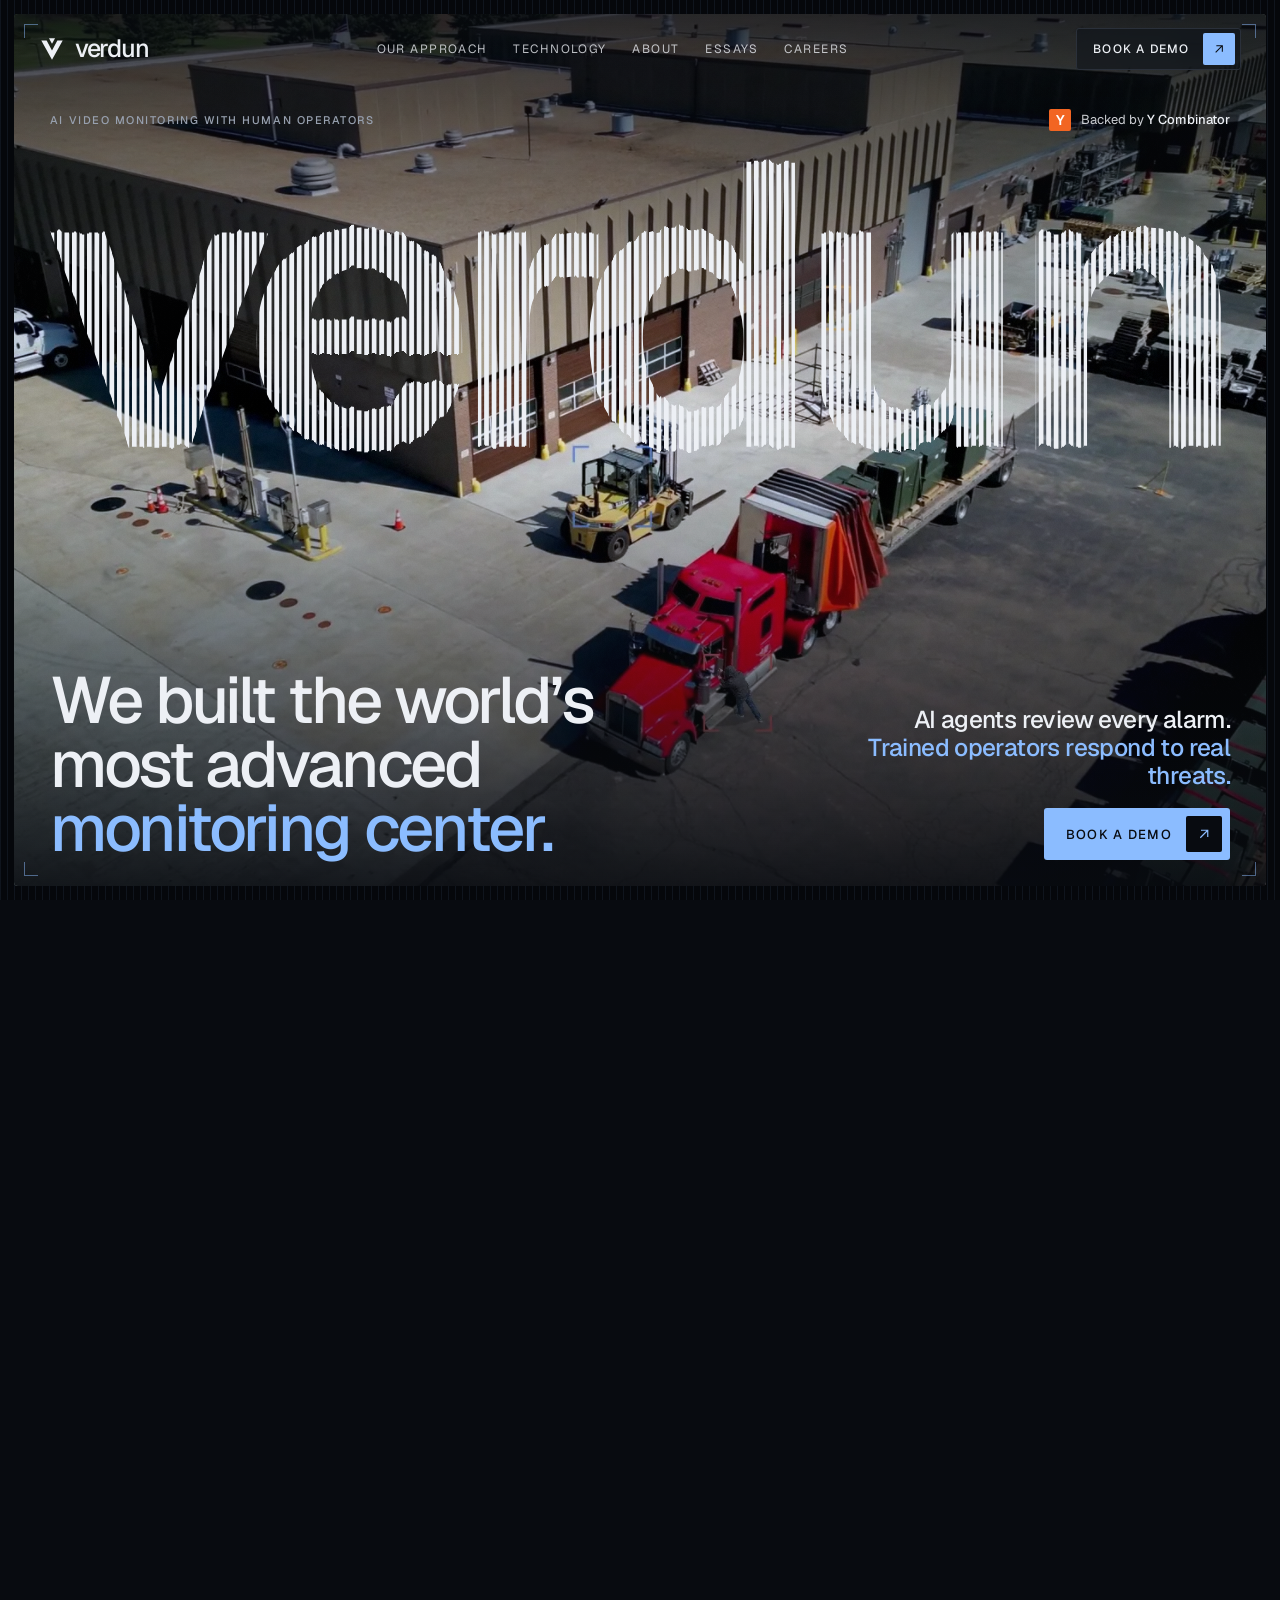
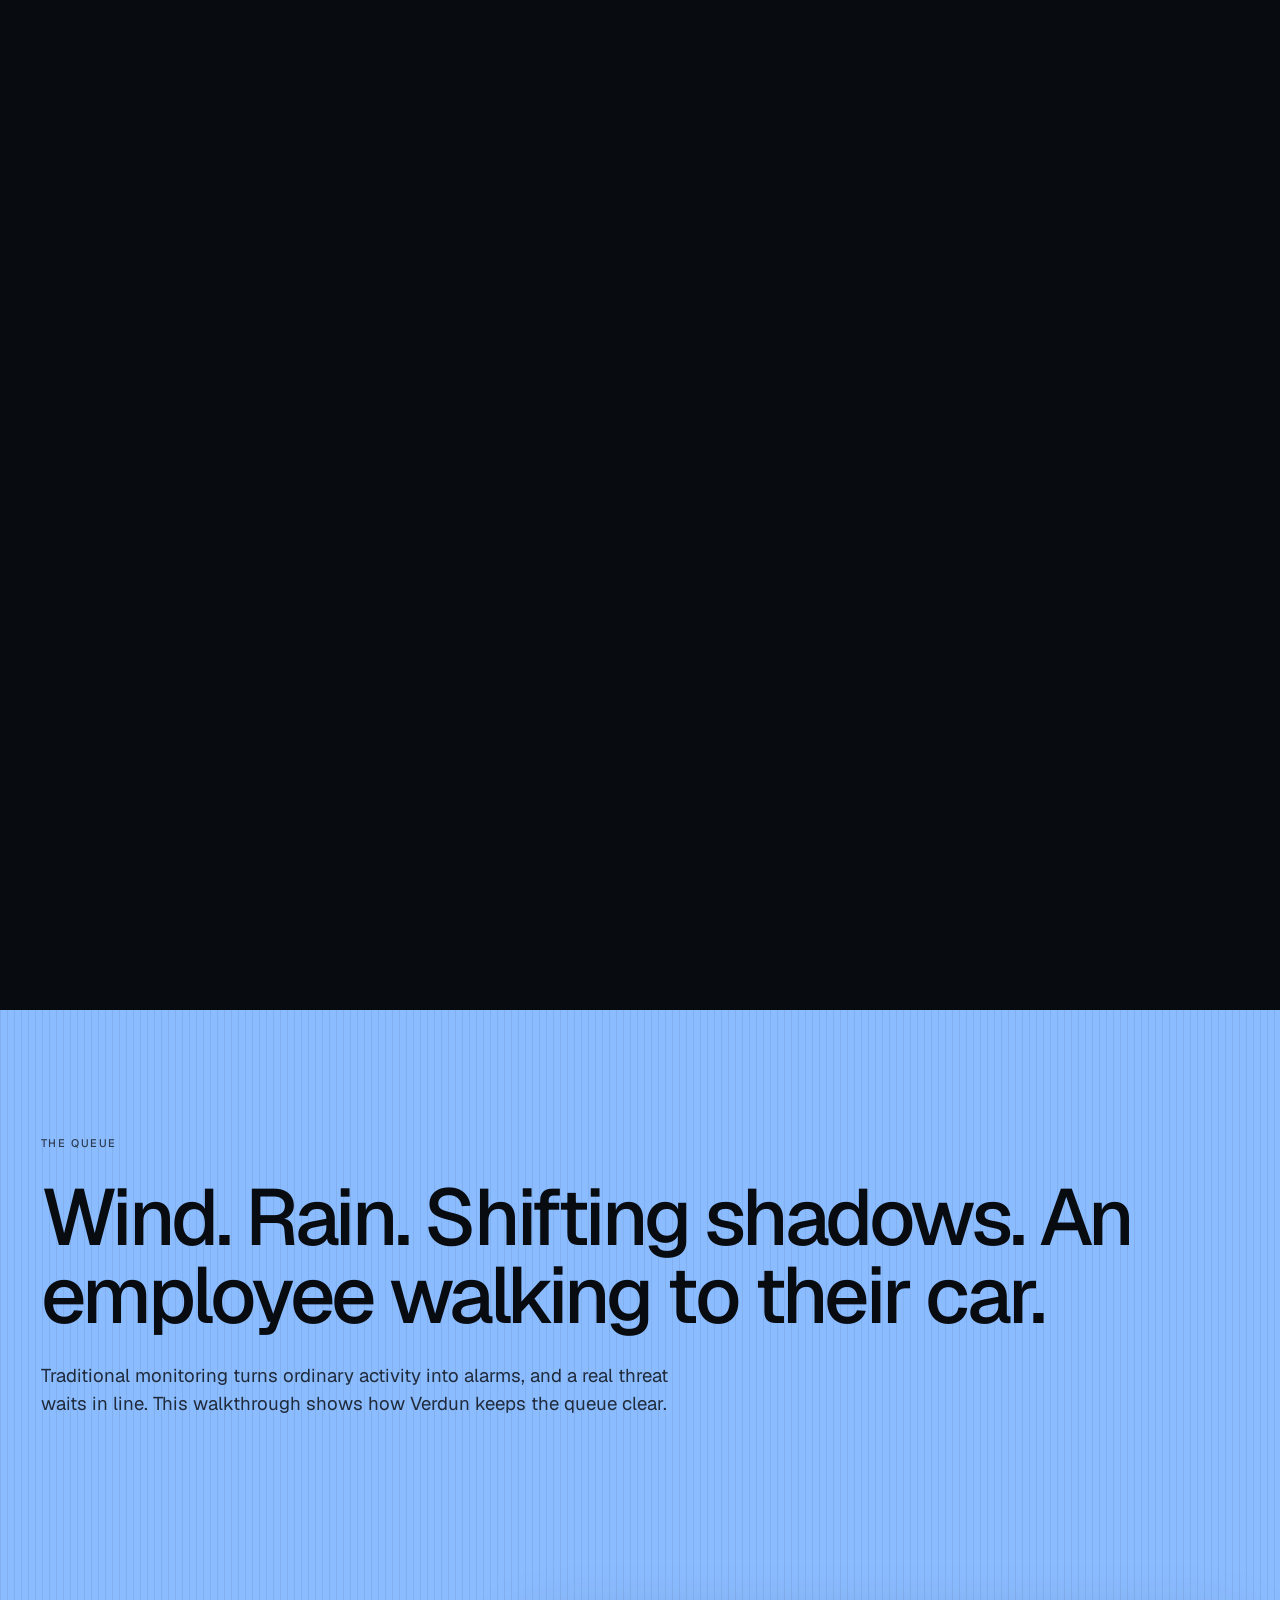
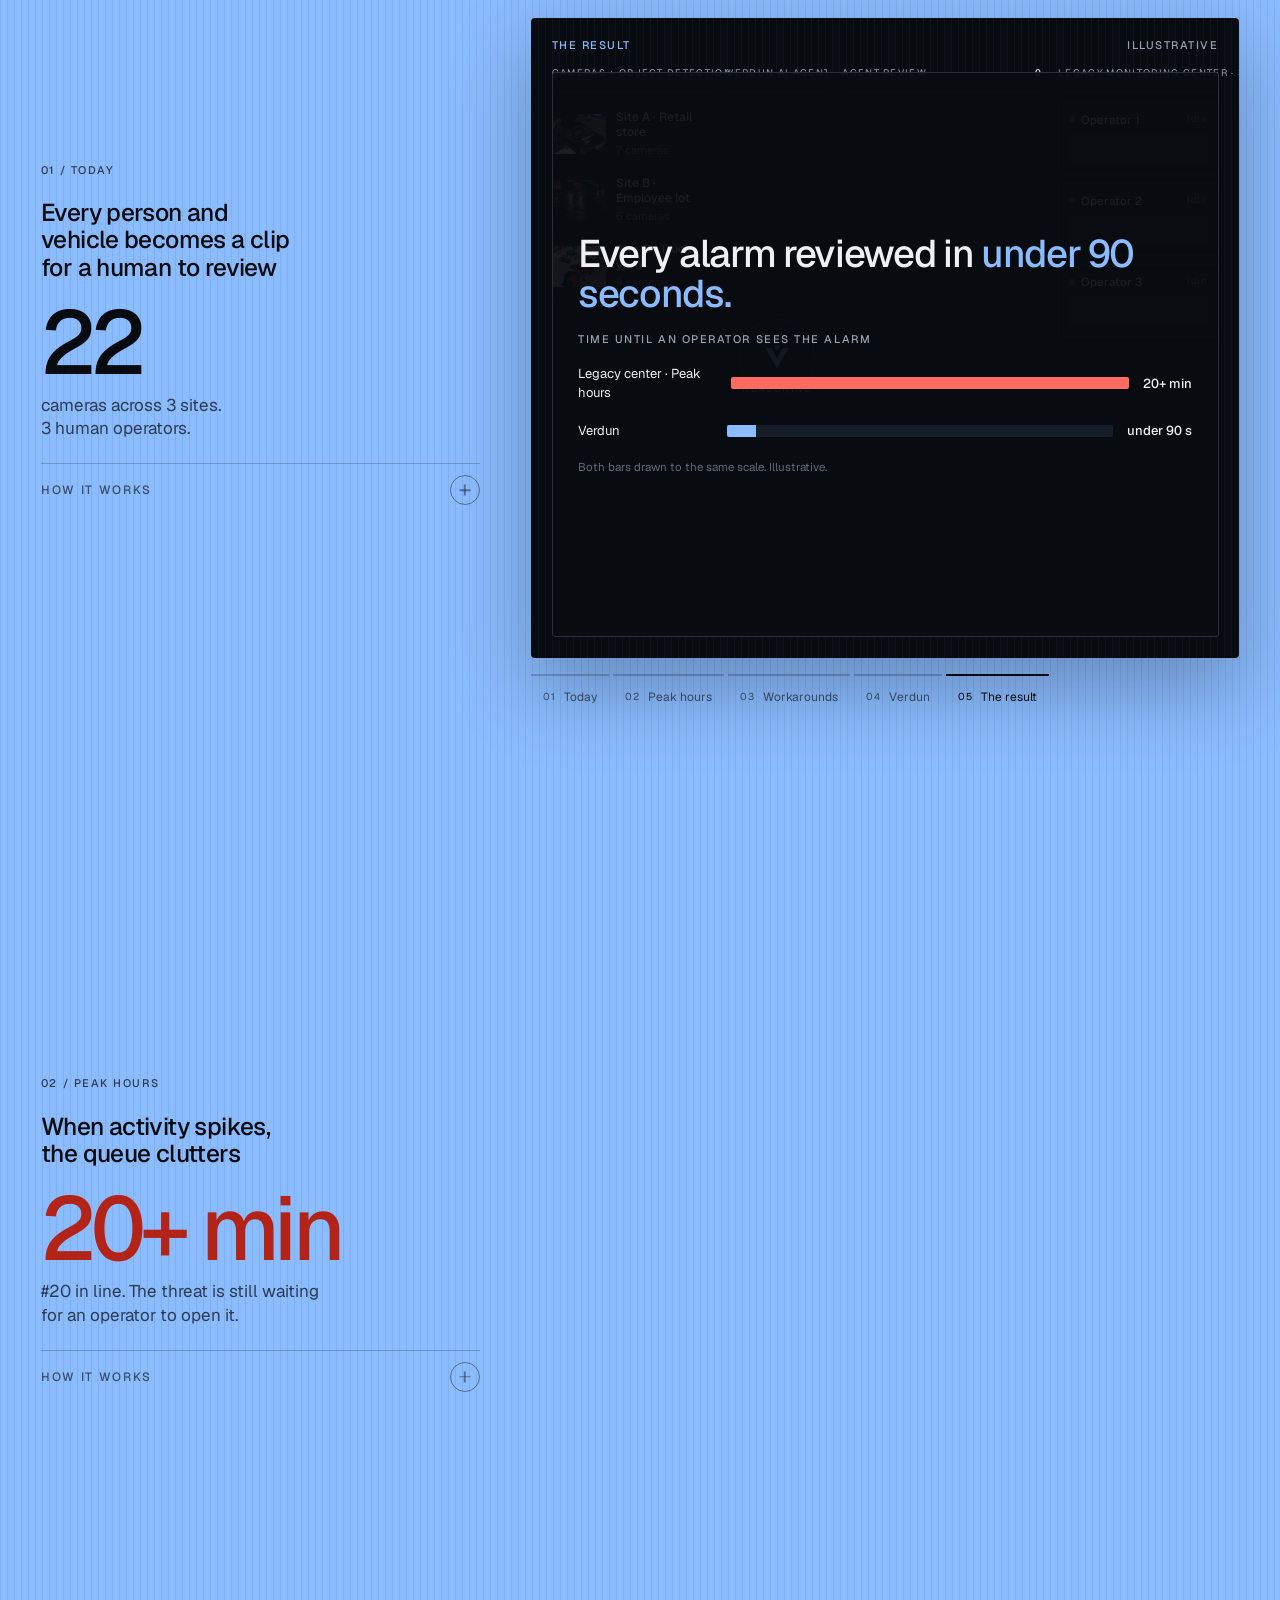
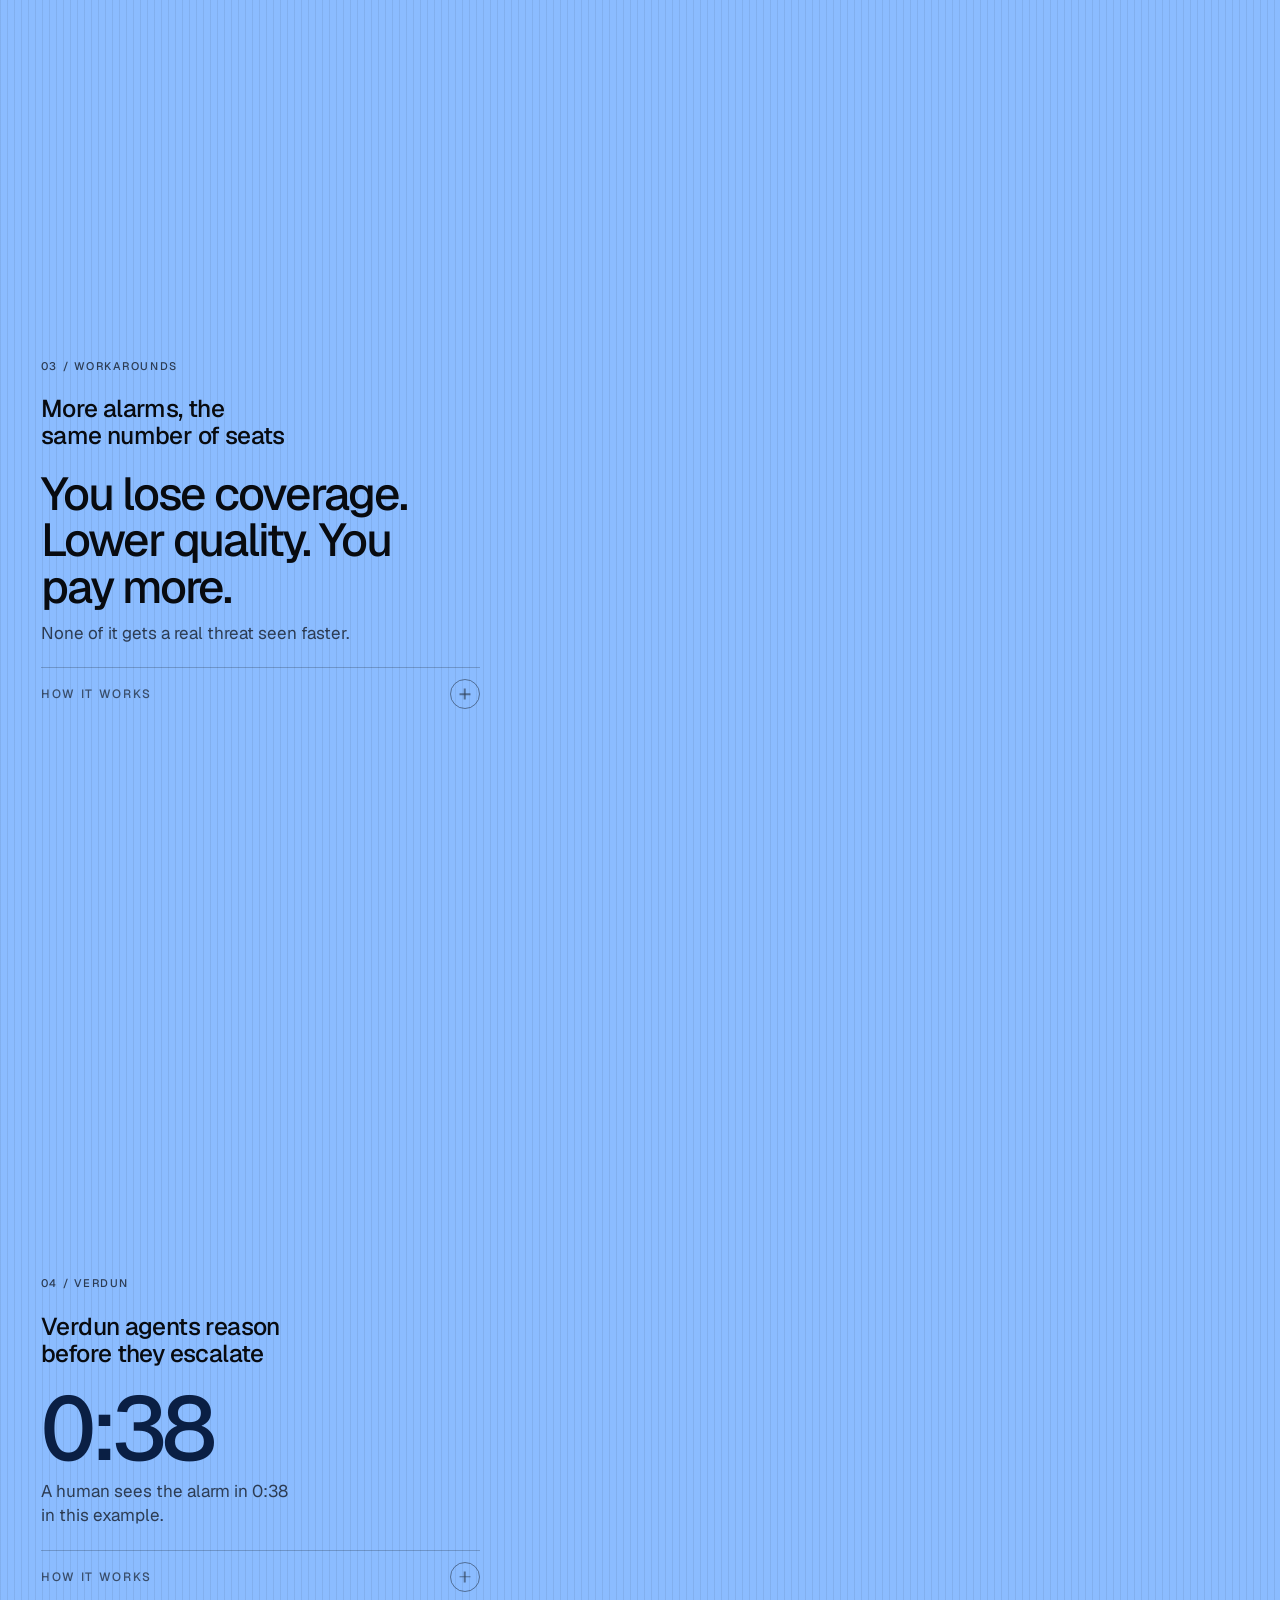
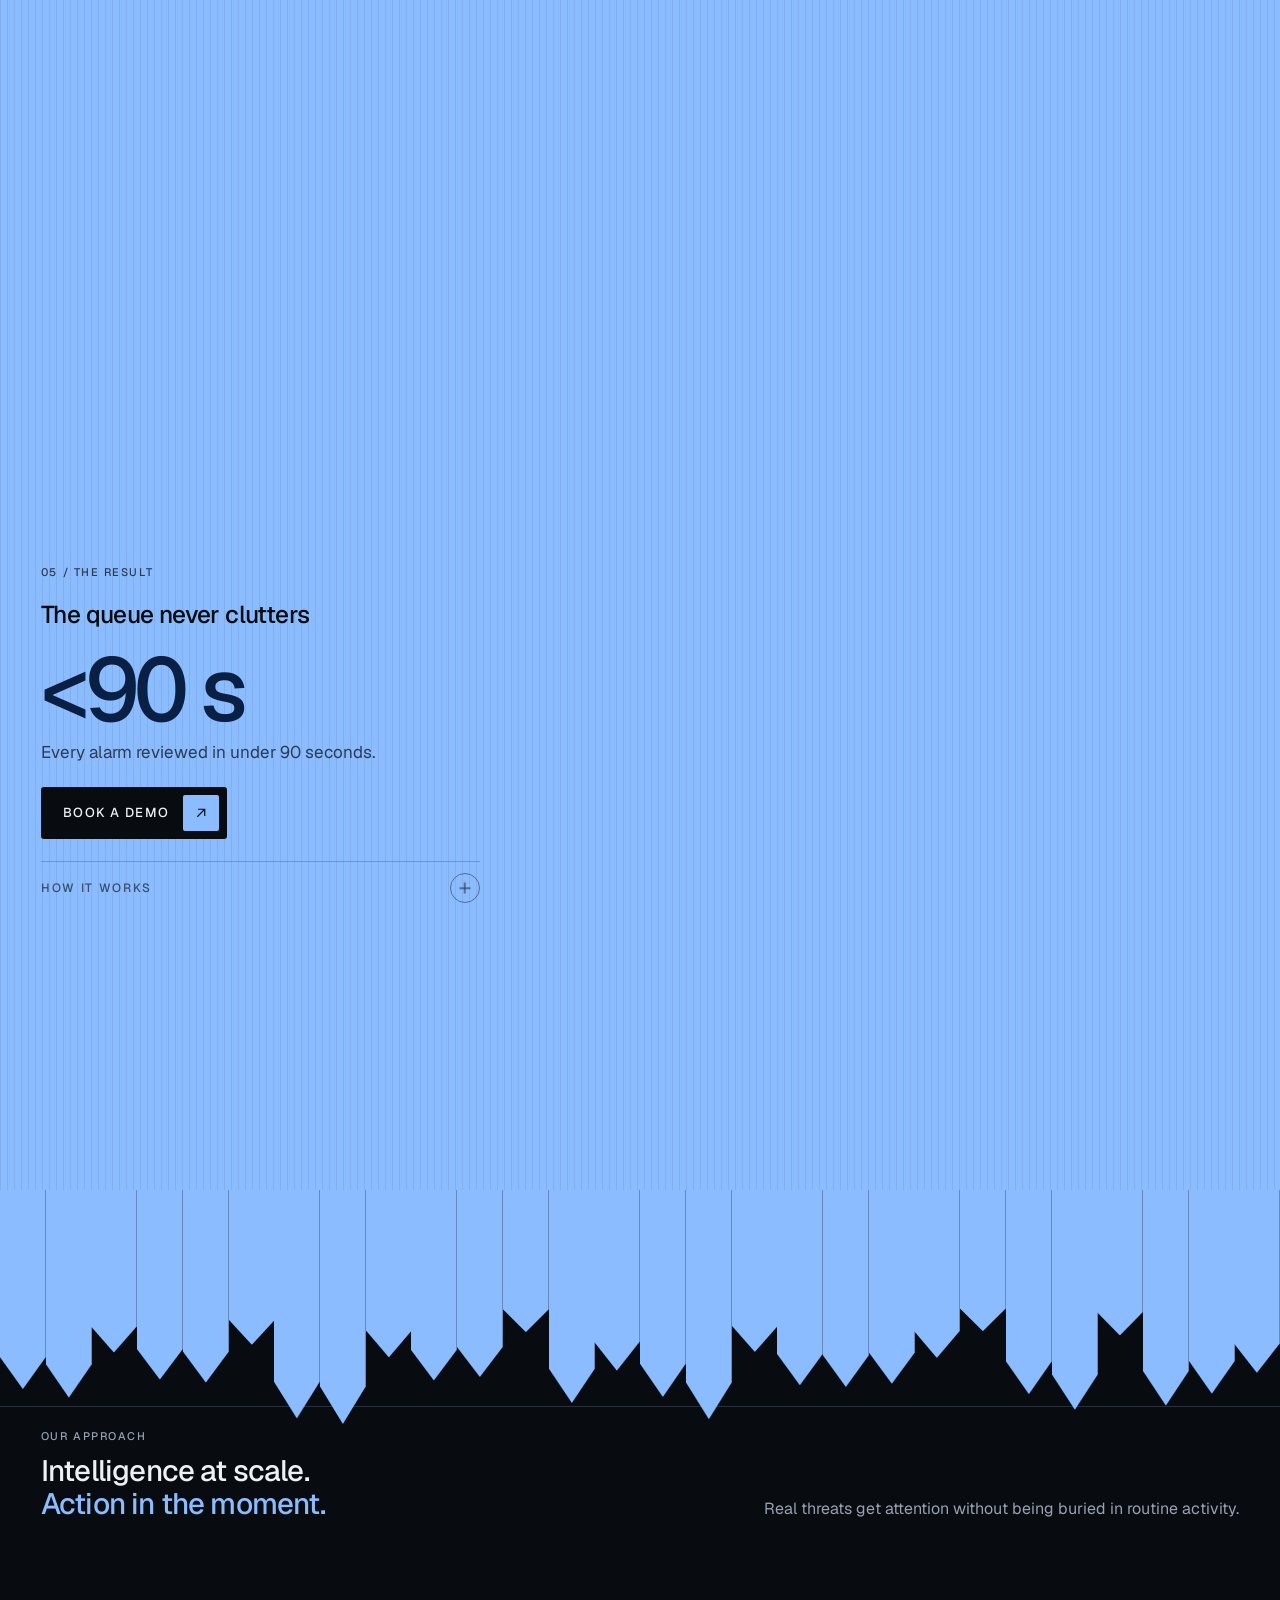
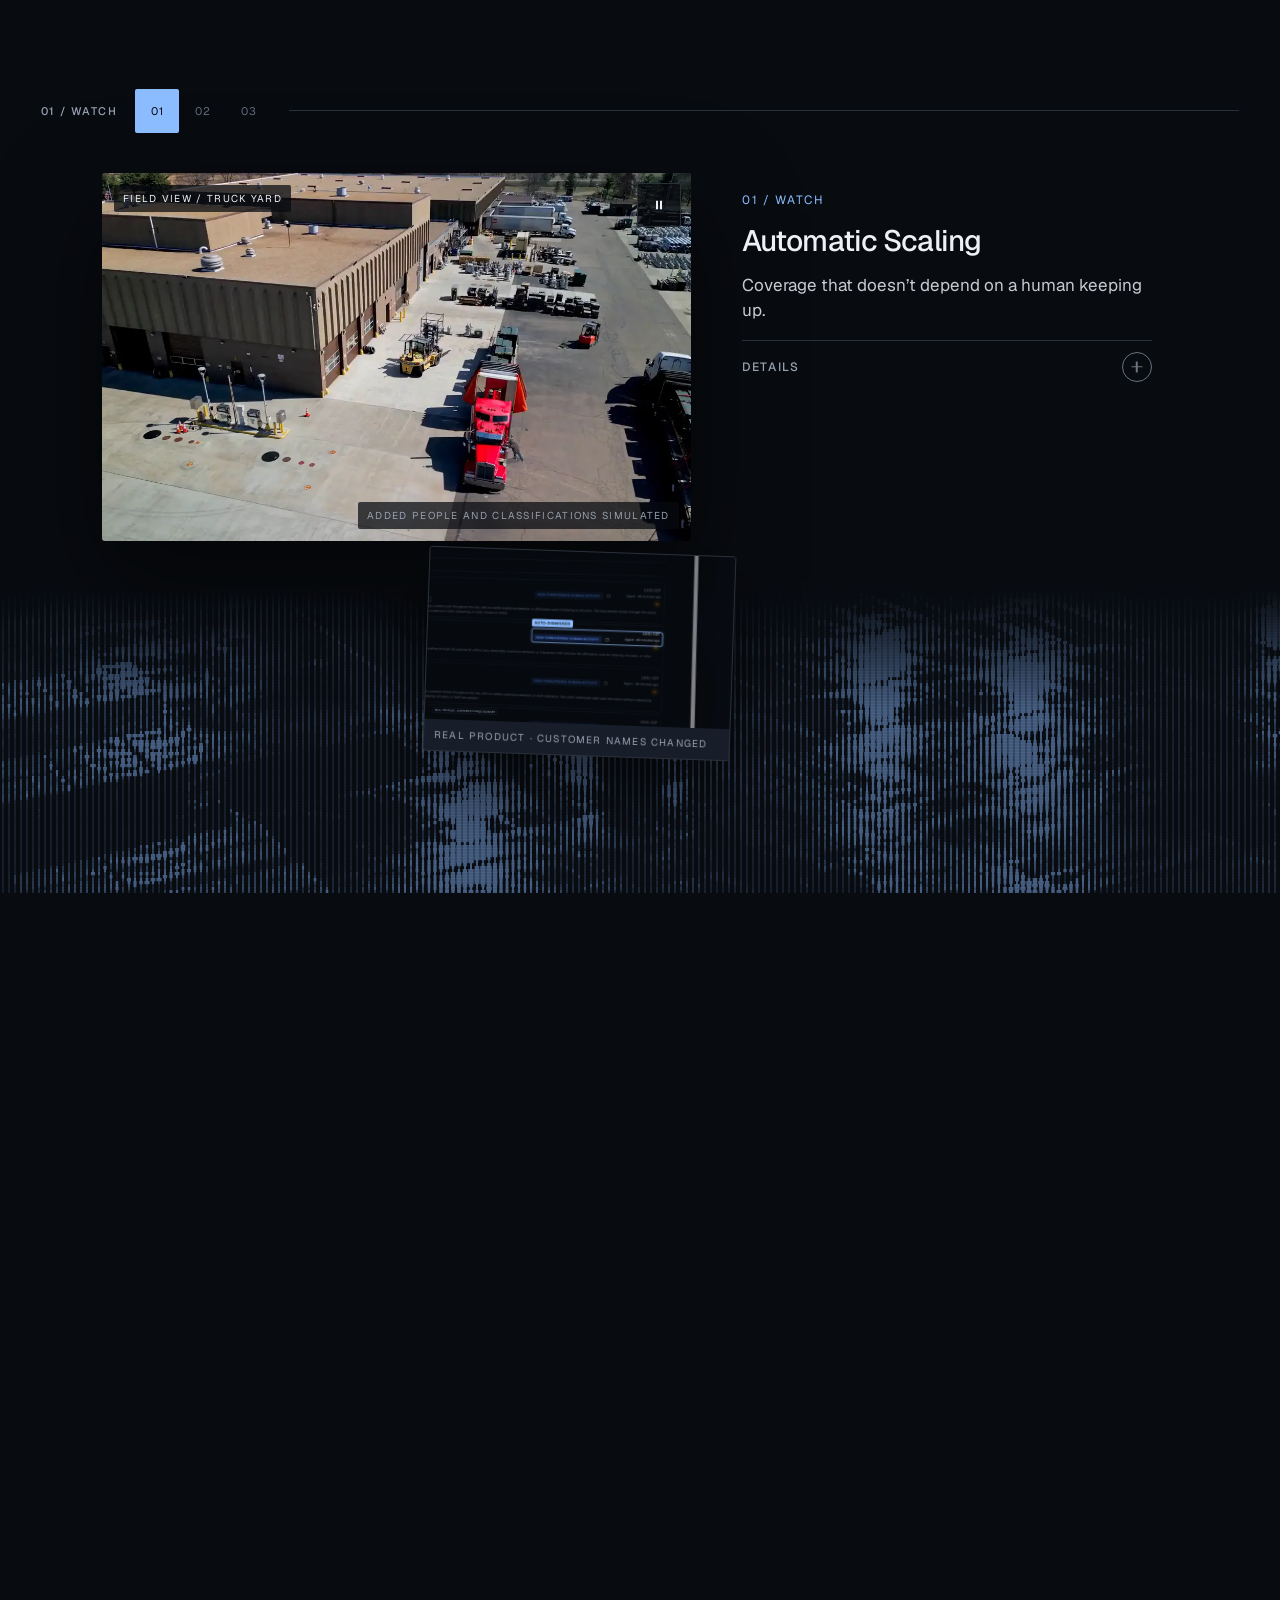
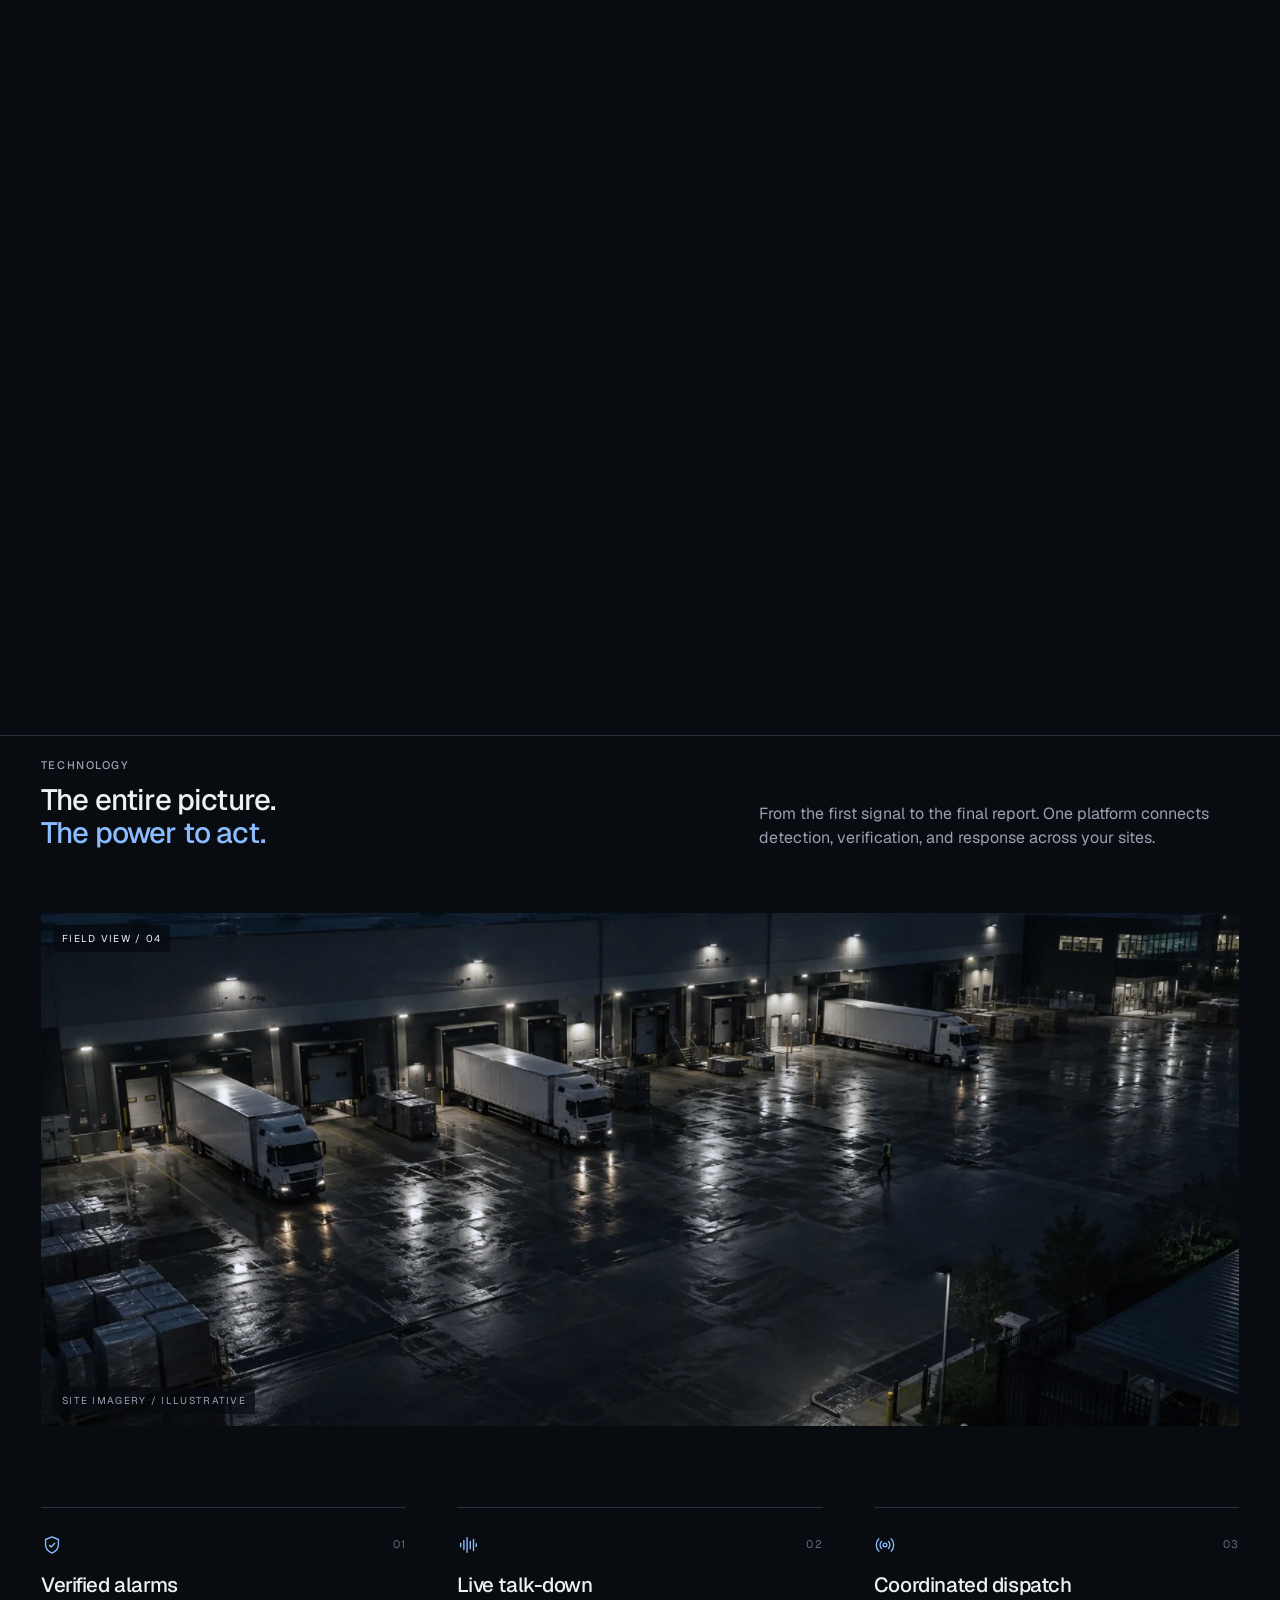
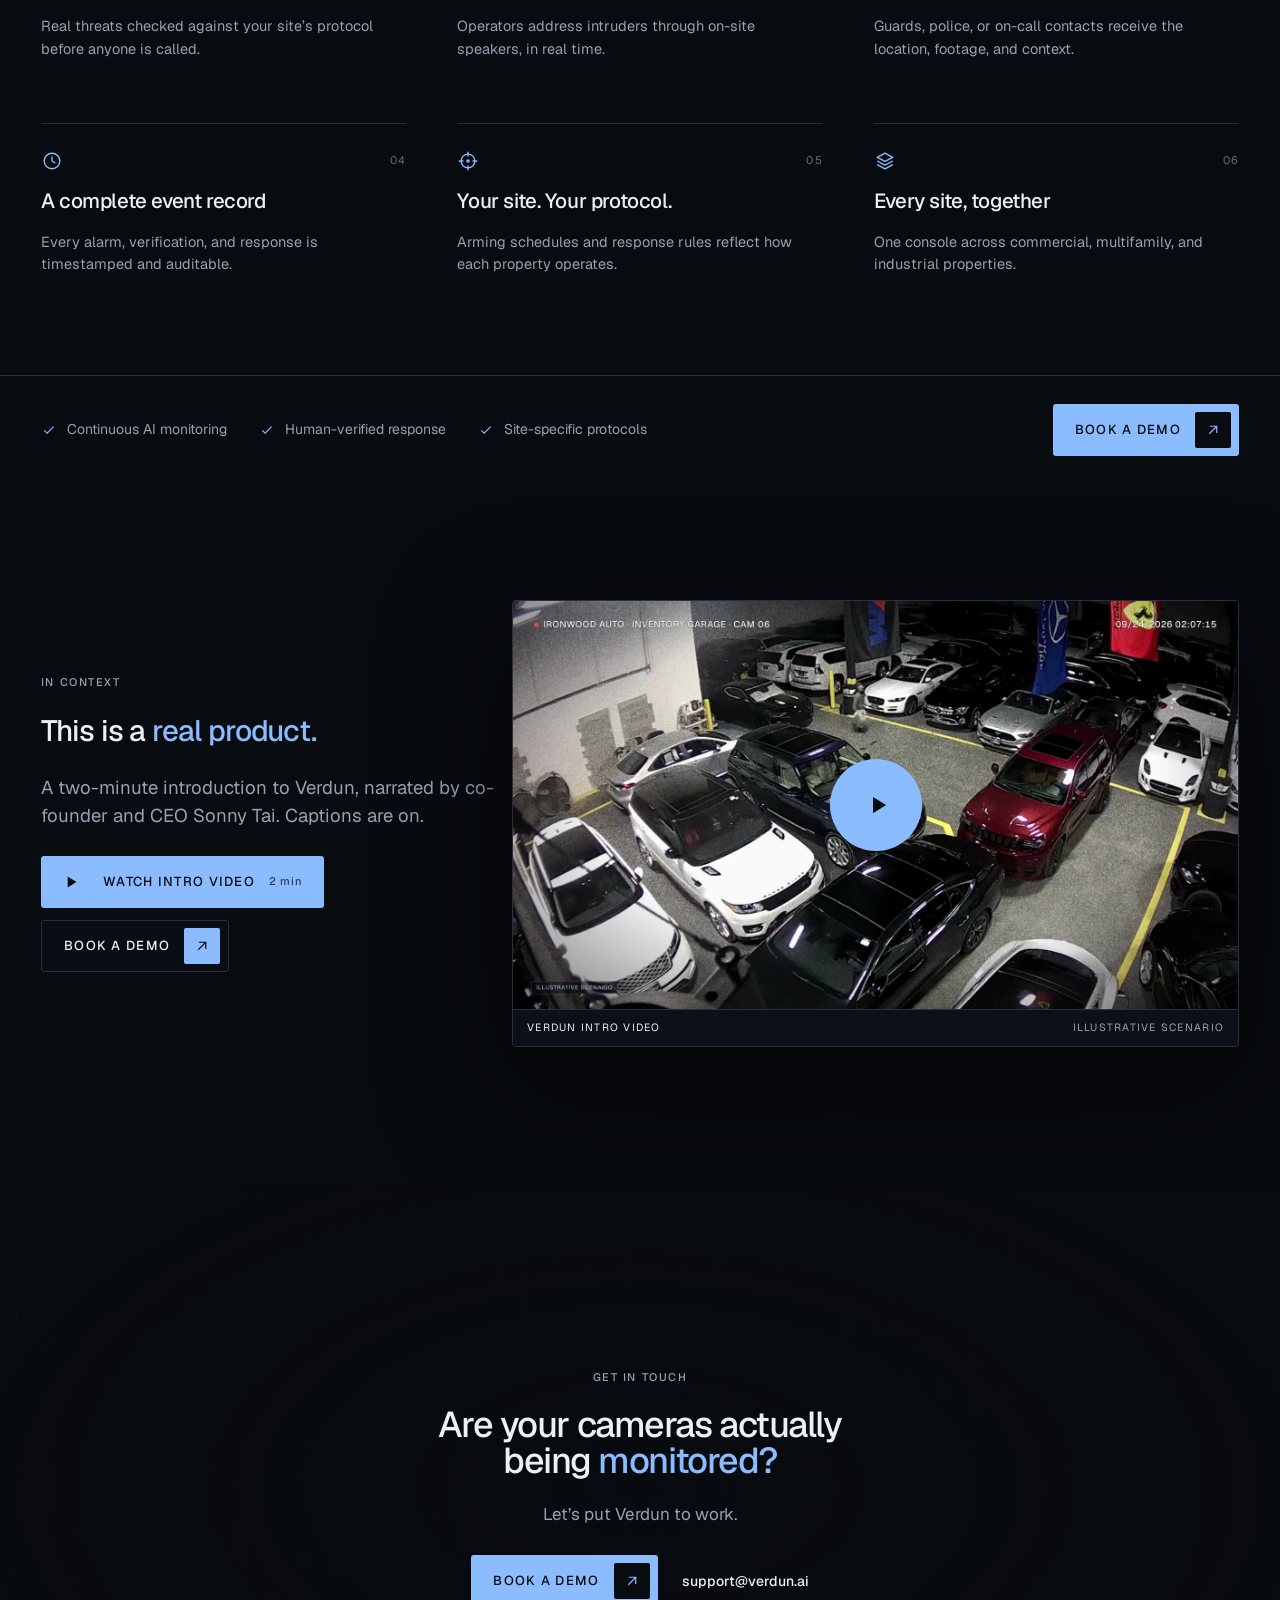
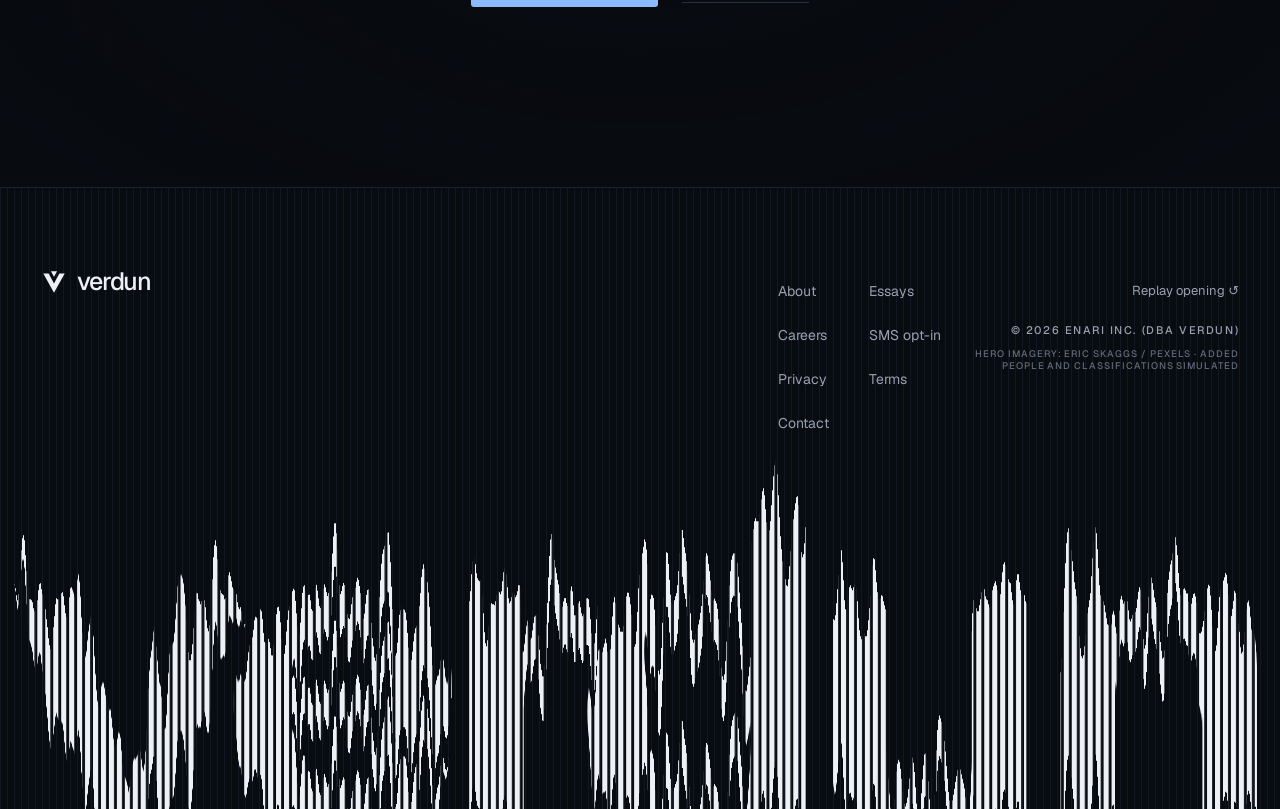
==== index.html @ 89024fda "Copy proofread fixes; absolute share image" ====
<!doctype html>
<html lang="en">
<head>
<meta charset="utf-8">
<meta name="viewport" content="width=device-width, initial-scale=1, viewport-fit=cover">
<title>Verdun | AI video monitoring with human operators</title>
<meta name="description" content="Verdun is a remote video monitoring service. AI agents review every alarm. Trained operators respond to real threats. Backed by Y Combinator.">
<meta name="theme-color" content="#080b10">
<meta property="og:title" content="Verdun | AI video monitoring with human operators">
<meta property="og:description" content="We built the world’s most advanced monitoring center.">
<meta property="og:image" content="https://verdun-v7.vercel.app/assets/og-image.jpg">
<meta property="og:url" content="https://verdun-v7.vercel.app/">
<meta name="twitter:card" content="summary_large_image">
<link rel="icon" href="assets/favicon.svg" type="image/svg+xml">
<link rel="apple-touch-icon" href="assets/apple-touch-icon.png">
<link rel="preload" href="assets/yard.webp" as="image" type="image/webp">
<link rel="preload" href="assets/fonts/geist-semibold.ttf" as="font" type="font/ttf" crossorigin>
<link rel="preload" href="assets/fonts/geist-regular.ttf" as="font" type="font/ttf" crossorigin>
<link rel="stylesheet" href="vendor/lenis.css">
<link rel="stylesheet" href="css/style.css">
<script>
  // Decide before first paint whether the opening plays.
  (function () {
    var d = document.documentElement, q = location.search;
    var reduce = window.matchMedia && matchMedia('(prefers-reduced-motion: reduce)').matches;
    d.classList.add('js');
    if (reduce || /[?&]skip/.test(q) || (location.hash && location.hash.length > 1)) d.classList.add('no-intro');
    else d.classList.add('intro-pending');
    if (reduce) d.classList.add('reduce-motion');
    // ?timers: drive animation from timers (for automated review in a hidden browser pane).
    if (/[?&]timers/.test(q)) {
      window.requestAnimationFrame = function (cb) { return setTimeout(function () { cb(performance.now()); }, 16); };
      window.cancelAnimationFrame = function (id) { clearTimeout(id); };
    }
  })();
</script>
</head>
<body>
<a class="skip-link" href="#main">Skip to content</a>

<!-- Shared SVG defs: textured wordmark filter + stripe patterns + icons -->
<svg class="defs" width="0" height="0" aria-hidden="true" focusable="false">
  <defs>
    <filter id="jag" x="-5%" y="-40%" width="110%" height="180%" color-interpolation-filters="sRGB">
      <feTurbulence type="fractalNoise" baseFrequency="0.11 0" numOctaves="2" seed="7" result="n"/>
      <feColorMatrix in="n" type="matrix" values="0 0 0 0 .5  0 1 0 0 0  0 0 1 0 0  0 0 0 0 1" result="n2"/>
      <feDisplacementMap in="SourceGraphic" in2="n2" scale="10" xChannelSelector="R" yChannelSelector="G"/>
    </filter>
    <pattern id="stripes" width="7" height="10" patternUnits="userSpaceOnUse">
      <rect class="stripe-rect" x="0" y="0" width="4.6" height="10" fill="currentColor"/>
    </pattern>
    <symbol id="i-mark" viewBox="0 0 34 34"><path d="M3 6h7l7 13 7-13h7L17 31 3 6Z"/><path d="m13 3 4 7 4-7h-8Z"/></symbol>
    <symbol id="i-arrow" viewBox="0 0 24 24"><path d="M7 17 17 7M8 7h9v9" fill="none" stroke="currentColor" stroke-width="1.6"/></symbol>
    <symbol id="i-arrow-r" viewBox="0 0 24 24"><path d="M4 12h15m-6-6 6 6-6 6" fill="none" stroke="currentColor" stroke-width="1.6"/></symbol>
    <symbol id="i-play" viewBox="0 0 24 24"><path d="M8 5.5v13l10.5-6.5z" fill="currentColor"/></symbol>
    <symbol id="i-pause" viewBox="0 0 24 24"><path d="M7.5 5.5h3v13h-3zM13.5 5.5h3v13h-3z" fill="currentColor"/></symbol>
    <symbol id="i-close" viewBox="0 0 24 24"><path d="m6 6 12 12M18 6 6 18" fill="none" stroke="currentColor" stroke-width="1.6"/></symbol>
    <symbol id="i-shield" viewBox="0 0 24 24"><g fill="none" stroke="currentColor" stroke-width="1.5" stroke-linejoin="round"><path d="M12 3.2 19 6v5.4c0 4.4-2.9 7.7-7 9.4-4.1-1.7-7-5-7-9.4V6l7-2.8Z"/><path d="m8.8 12 2.2 2.2 4.3-4.4"/></g></symbol>
    <symbol id="i-wave" viewBox="0 0 24 24"><g fill="none" stroke="currentColor" stroke-width="1.5" stroke-linecap="round"><path d="M4 10v4M7.5 7v10M11 4v16M14.5 8v8M18 6v12M21 10.5v3"/></g></symbol>
    <symbol id="i-radio" viewBox="0 0 24 24"><g fill="none" stroke="currentColor" stroke-width="1.5" stroke-linecap="round"><circle cx="12" cy="12" r="2"/><path d="M8.2 8.2a5.4 5.4 0 0 0 0 7.6M15.8 15.8a5.4 5.4 0 0 0 0-7.6M5.3 5.3a9.5 9.5 0 0 0 0 13.4M18.7 18.7a9.5 9.5 0 0 0 0-13.4"/></g></symbol>
    <symbol id="i-clock" viewBox="0 0 24 24"><g fill="none" stroke="currentColor" stroke-width="1.5" stroke-linecap="round"><circle cx="12" cy="12" r="8.5"/><path d="M12 7.5V12l3 2"/></g></symbol>
    <symbol id="i-cross" viewBox="0 0 24 24"><g fill="none" stroke="currentColor" stroke-width="1.5" stroke-linecap="round"><circle cx="12" cy="12" r="7.5"/><path d="M12 2.5v4M12 17.5v4M2.5 12h4M17.5 12h4"/><circle cx="12" cy="12" r="1.2" fill="currentColor"/></g></symbol>
    <symbol id="i-layers" viewBox="0 0 24 24"><g fill="none" stroke="currentColor" stroke-width="1.5" stroke-linejoin="round"><path d="m12 3.5 8.5 4.5-8.5 4.5L3.5 8 12 3.5Z"/><path d="m3.5 12 8.5 4.5 8.5-4.5M3.5 16l8.5 4.5 8.5-4.5"/></g></symbol>
    <symbol id="i-check" viewBox="0 0 24 24"><path d="m5 12.5 4.2 4.2L19 7" fill="none" stroke="currentColor" stroke-width="1.7"/></symbol>
    <symbol id="i-cake" viewBox="0 0 24 24"><g fill="none" stroke="currentColor" stroke-width="1.5" stroke-linejoin="round"><path d="M4 20h16M5 20v-6.5h14V20M5 16.5c1.6 0 1.6 1.2 3.5 1.2s1.9-1.2 3.5-1.2 1.9 1.2 3.5 1.2 1.9-1.2 3.5-1.2M8 13.5v-3M12 13.5v-3M16 13.5v-3M12 7.5c-.9-.8-.9-2 0-3 .9 1 .9 2.2 0 3Z"/></g></symbol>
  </defs>
</svg>

<!-- Header -->
<header class="site-header" data-header>
  <a class="brand" href="#top" aria-label="Verdun — back to top">
    <svg class="brand__mark" aria-hidden="true"><use href="#i-mark"/></svg>
    <span class="brand__word">verdun</span>
  </a>
  <nav class="nav" aria-label="Primary">
    <a href="#approach">Our approach</a>
    <a href="#platform">Technology</a>
    <a href="about.html">About</a>
    <a href="https://verdun.ai/essays">Essays</a>
    <a href="https://verdun.ai/careers">Careers</a>
  </nav>
  <div class="header__end">
    <a class="btn btn--ghost btn--sm nav-cta" href="https://verdun.ai/#request" data-magnetic>
      <span>Book a demo</span><svg aria-hidden="true"><use href="#i-arrow"/></svg>
    </a>
    <button class="menu-btn" type="button" aria-expanded="false" aria-controls="menu" data-menu-open>
      <span class="menu-btn__label">Menu</span>
      <span class="menu-btn__lines" aria-hidden="true"><i></i><i></i></span>
    </button>
  </div>
</header>

<!-- Full-screen menu -->
<div class="menu" id="menu" role="dialog" aria-modal="true" aria-label="Site menu" hidden>
  <div class="menu__bars" aria-hidden="true"></div>
  <div class="menu__inner">
    <div class="menu__top">
      <span class="label">Index</span>
      <button class="icon-btn" type="button" data-menu-close aria-label="Close menu"><svg><use href="#i-close"/></svg></button>
    </div>
    <ol class="menu__list">
      <li><a href="#approach"><span class="menu__n">01</span><span class="menu__t">Our approach</span></a></li>
      <li><a href="#platform"><span class="menu__n">02</span><span class="menu__t">Technology</span></a></li>
      <li><a href="about.html"><span class="menu__n">03</span><span class="menu__t">About</span></a></li>
      <li><a href="https://verdun.ai/essays"><span class="menu__n">04</span><span class="menu__t">Essays</span></a></li>
      <li><a href="https://verdun.ai/careers"><span class="menu__n">05</span><span class="menu__t">Careers</span></a></li>
      <li><a href="https://verdun.ai/#request"><span class="menu__n">06</span><span class="menu__t">Book a demo</span></a></li>
    </ol>
    <div class="menu__foot">
      <a href="mailto:support@verdun.ai">support@verdun.ai</a>
      <button type="button" class="link-btn" data-replay>Replay opening</button>
    </div>
  </div>
</div>

<main id="main">

<!-- ============ HERO / OPENING ============ -->
<section class="hero" id="top" aria-label="Verdun">
  <div class="hero__sticky">
    <div class="stage" data-stage>
      <canvas class="stage__canvas" data-film aria-hidden="true"></canvas>
      <img class="stage__fallback" src="assets/yard.webp" alt="" aria-hidden="true" data-fallback>
      <div class="stage__shade" aria-hidden="true"></div>

      <!-- Annotations attached to source-image coordinates (authored, not detection) -->
      <div class="annos" aria-hidden="true">
        <div class="anno anno--person" data-anno="person"><i class="c tl"></i><i class="c tr"></i><i class="c bl"></i><i class="c br"></i><span class="anno__tag">01 / Person · truck cab</span></div>
        <div class="anno anno--vehicle" data-anno="vehicle"><i class="c tl"></i><i class="c tr"></i><i class="c bl"></i><i class="c br"></i><span class="anno__tag">02 / Vehicle · tractor unit</span></div>
      </div>

      <!-- Demo pins on the hero photo -->
      <div class="pins" data-pins>
        <button class="pin" type="button" data-pin="0" style="--x:.572;--y:.762" aria-label="Truck cab demo event"><i></i></button>
        <button class="pin" type="button" data-pin="1" style="--x:.503;--y:.548" aria-label="Loading area demo event"><i></i></button>
        <button class="pin" type="button" data-pin="2" style="--x:.629;--y:.342" aria-label="Right garage demo event"><i></i></button>
      </div>

      <!-- Opening chrome -->
      <div class="intro-ui" data-intro-ui aria-hidden="true">
        <div class="intro-ui__tl">
          <svg class="intro-ui__mark"><use href="#i-mark"/></svg>
          <p class="intro-ui__lines"><span>AI agents review every alarm.</span><span>Trained operators respond to real threats.</span></p>
        </div>
        <div class="intro-ui__tr">
          <span class="label" data-cam>CAM 04 · TRUCK YARD</span>
          <span class="label label--live"><i></i><span data-clock>02:07:15</span></span>
        </div>
        <div class="intro-ui__beat">
          <span class="label intro-ui__step" data-step>01 / 03</span>
          <div class="beat-words">
            <span class="beat" data-beat="0">Watch.</span>
            <span class="beat" data-beat="1">Verify.</span>
            <span class="beat" data-beat="2">Respond.</span>
          </div>
          <p class="beat-cap"><span data-cap="0">AI agents monitor every camera continuously.</span><span data-cap="1">The context to know what actually matters.</span><span data-cap="2">A trained operator on every real threat.</span></p>
        </div>
        <div class="intro-ui__count"><span data-count>00</span><small>/100</small></div>
      </div>
      <button class="skip-intro" type="button" data-skip>Skip intro <svg aria-hidden="true"><use href="#i-arrow-r"/></svg></button>
      <p class="sr-only" data-intro-sr>Opening sequence: an industrial yard as a camera sees it. A person beside a truck, then the truck, then the whole property.</p>

      <!-- Hero content (homepage state) -->
      <div class="hero__content">
        <div class="hero__top">
          <span class="label hero__kicker" data-hero-in>AI video monitoring with human operators</span>
          <a class="yc" href="https://www.ycombinator.com/" target="_blank" rel="noopener" data-hero-in>
            <span class="yc__y" aria-hidden="true">Y</span>
            <span>Backed by <b>Y Combinator</b></span>
          </a>
        </div>
        <div class="wordmark" data-wordmark aria-hidden="true">
          <svg class="wordmark__svg" viewBox="0 0 1000 260" preserveAspectRatio="xMidYMid meet">
            <text x="0" y="200" fill="url(#stripes)" filter="url(#jag)" data-wm-text>verdun</text>
          </svg>
        </div>
        <div class="hero__bottom">
          <h1 class="hero__title" data-split="lines">
            We built the world’s most advanced <em>monitoring center.</em>
          </h1>
          <div class="hero__aside" data-hero-in>
            <p class="hero__sub"><b>AI agents review every alarm.</b> <em>Trained operators respond to real threats.</em></p>
            <a class="btn btn--blue" href="https://verdun.ai/#request" data-magnetic><span>Book a demo</span><svg aria-hidden="true"><use href="#i-arrow"/></svg></a>
          </div>
        </div>
      </div>

      <!-- Receding-world chapter title (appears as the photo recedes) -->
      <div class="recede-copy" data-recede-copy>
        <span class="label">The problem</span>
        <h2 class="recede-copy__title">Why video monitoring <em>is broken.</em></h2>
      </div>
      <span class="stage__corner tl" aria-hidden="true"></span><span class="stage__corner tr" aria-hidden="true"></span><span class="stage__corner bl" aria-hidden="true"></span><span class="stage__corner br" aria-hidden="true"></span>
    </div>
  </div>
</section>

<!-- ============ PROBLEM INTRO ============ -->
<section class="problem" id="problem" aria-labelledby="problem-title">
  <div class="drip drip--down" data-drip aria-hidden="true"></div>
  <div class="wrap problem__head">
    <span class="label label--ink" data-reveal>The queue</span>
    <h2 class="display" id="problem-title" data-split="lines">Wind. Rain. Shifting shadows. An employee walking to their car.</h2>
    <p class="lede" data-reveal>Traditional monitoring turns ordinary activity into alarms, and a real threat waits in line. This walkthrough shows how Verdun keeps the queue clear.</p>
  </div>

  <!-- Scroll-told queue: five chapters -->
  <div class="queue" data-queue>
    <div class="queue__sticky">
      <div class="queue__stage" data-qstage>
        <div class="qs__head">
          <span class="label label--ink" data-qchip>Today</span>
          <span class="label label--ink">Illustrative</span>
        </div>
        <div class="qs__grid">
          <div class="qs__sites">
            <span class="qs__colhead" data-short="Cameras">Cameras + object detection</span>
            <div class="site" data-site="A"><div class="site__thumb"></div><div><b>Site A · Retail store</b><small>7 cameras</small></div></div>
            <div class="site" data-site="B"><div class="site__thumb"></div><div><b>Site B · Employee lot</b><small>6 cameras</small></div></div>
            <div class="site" data-site="C"><div class="site__thumb"></div><div><b>Site C · Truck yard</b><small>9 cameras</small></div></div>
          </div>
          <div class="qs__agents" data-agents>
            <span class="qs__colhead" data-short="Agents">Verdun AI agents</span>
            <div class="agent-core"><span class="agent-core__ring"></span><svg><use href="#i-mark"/></svg><small>Reasoning</small></div>
          </div>
          <div class="qs__queue">
            <span class="qs__colhead"><span data-qlabel>Clips sent for review</span><b data-qcount>0</b></span>
            <ol class="clips" data-clips></ol>
          </div>
          <div class="qs__ops">
            <span class="qs__colhead" data-short="3 operators">Legacy monitoring center · 3 operators</span>
            <div class="op" data-op="0"><span class="op__head"><i></i>Operator 1</span><span class="op__state" data-opstate>Idle</span><div class="op__screen"></div></div>
            <div class="op" data-op="1"><span class="op__head"><i></i>Operator 2</span><span class="op__state" data-opstate>Idle</span><div class="op__screen"></div></div>
            <div class="op" data-op="2"><span class="op__head"><i></i>Operator 3</span><span class="op__state" data-opstate>Idle</span><div class="op__screen"></div></div>
          </div>
        </div>
        <!-- overlays per chapter -->
        <div class="qs__overlay qs__work" data-ov="2">
          <div class="work-chart">
            <span class="label label--ink">One busy night at a legacy center</span>
            <svg viewBox="0 0 400 150" preserveAspectRatio="none" aria-hidden="true"><path class="work-chart__cap" d="M0 92H400"/><path class="work-chart__curve" d="M0 140 C60 138 90 128 130 96 S180 10 210 12 S250 90 290 120 S340 136 400 138"/></svg>
            <span class="work-chart__note">Hiring takes months. <em>Peaks take minutes.</em></span>
          </div>
          <ul class="work-list">
            <li><svg><use href="#i-wave"/></svg><div><b>Silence busy sites</b><span>Mute noisy cameras so fewer alarms reach the queue.</span></div><em>You lose coverage</em></li>
            <li><svg><use href="#i-radio"/></svg><div><b>Offshore the operators</b><span>Cheaper seats in developing countries. The queue math is unchanged.</span></div><em>Lower quality</em></li>
            <li><svg><use href="#i-clock"/></svg><div><b>Charge for extra alarms</b><span>Overage fees for every alarm past your plan.</span></div><em>You pay more</em></li>
          </ul>
        </div>
        <div class="qs__overlay qs__result" data-ov="4">
          <p class="result__big">Every alarm reviewed in <em>under 90 seconds.</em></p>
          <span class="label label--ink">Time until an operator sees the alarm</span>
          <div class="result__row"><span>Legacy center · Peak hours</span><i class="result__bar result__bar--red"><b></b></i><strong>20+ min</strong></div>
          <div class="result__row"><span>Verdun</span><i class="result__bar result__bar--blue"><b></b></i><strong>under 90 s</strong></div>
          <small>Both bars drawn to the same scale. Illustrative.</small>
        </div>
      </div>

      <div class="queue__narr" aria-live="polite">
        <div class="qsteps-nav" role="tablist" aria-label="Queue chapters">
          <button type="button" role="tab" data-qgo="0"><span>01</span>Today</button>
          <button type="button" role="tab" data-qgo="1"><span>02</span>Peak hours</button>
          <button type="button" role="tab" data-qgo="2"><span>03</span>Workarounds</button>
          <button type="button" role="tab" data-qgo="3"><span>04</span>Verdun</button>
          <button type="button" role="tab" data-qgo="4"><span>05</span>The result</button>
        </div>
      </div>
    </div>

    <div class="qsteps">
      <article class="qstep" data-qstep="0">
        <span class="label label--ink">01 / Today</span>
        <h3>Every person and vehicle becomes a clip for a human to review</h3>
        <p class="stat"><b>22</b><span>cameras across 3 sites.<br>3 human operators.</span></p>
        <details class="more more--ink" data-more>
          <summary><span>How it works</span><i aria-hidden="true"></i></summary>
          <div class="more__body"><div class="more__inner">
            <p>Traditional video monitoring runs object detection on each camera. People, moving vehicles and even wind-blown foliage become clips, and every clip goes to a monitoring center where a human operator reviews it for threats.</p>
            <dl class="facts">
              <div><dt>22 cameras across 3 sites</dt><dd><b>Every detection becomes a clip</b>A retail store, employee lot and truck yard send activity for review.</dd></div>
              <div><dt>Routine activity</dt><dd><b>Cashiers. Wind. Deliveries.</b>Object detection flags activity without understanding why it is happening.</dd></div>
              <div><dt>Legacy monitoring center</dt><dd><b>3 human operators</b>Every clip needs their attention, including the routine ones.</dd></div>
            </dl>
          </div></div>
        </details>
      </article>
      <article class="qstep" data-qstep="1">
        <span class="label label--ink">02 / Peak hours</span>
        <h3>When activity spikes, the queue clutters</h3>
        <p class="stat"><b class="is-red">20+&nbsp;min</b><span>#20 in line. The threat is still waiting<br>for an operator to open it.</span></p>
        <details class="more more--ink" data-more>
          <summary><span>How it works</span><i aria-hidden="true"></i></summary>
          <div class="more__body"><div class="more__inner">
            <p>During busy periods, routine clips pile up faster than operators can clear them. A real threat waits its turn behind all of them, and it often takes 20+ minutes before an operator even opens it.</p>
            <dl class="facts">
              <div><dt>Incoming clips</dt><dd><b>The queue keeps growing</b>Routine detections arrive faster than the three operators can review them.</dd></div>
              <div class="is-alert"><dt>Real threat · Site C</dt><dd><b>Catalytic converter theft</b>A theft in progress waits behind routine activity.</dd></div>
              <div class="is-alert"><dt>Illustrative peak-hour backlog</dt><dd><b>#20 in line · 20+ min</b>The threat is still waiting for an operator to open it.</dd></div>
            </dl>
          </div></div>
        </details>
      </article>
      <article class="qstep" data-qstep="2">
        <span class="label label--ink">03 / Workarounds</span>
        <h3>More alarms, the same number of seats</h3>
        <p class="stat"><b class="stat__words">You lose coverage. Lower quality. You pay more.</b><span>None of it gets a real threat seen faster.</span></p>
        <details class="more more--ink" data-more>
          <summary><span>How it works</span><i aria-hidden="true"></i></summary>
          <div class="more__body"><div class="more__inner">
            <p>Monitoring centers can’t put more people in seats on demand. So they silence sites, offshore operators to developing countries, and charge more for extra alarms. None of it gets a real threat seen faster.</p>
            <dl class="facts">
              <div><dt>Silence busy sites</dt><dd><b>You lose coverage</b>Muting noisy cameras reduces the queue by hiding activity.</dd></div>
              <div><dt>Offshore the operators</dt><dd><b>Lower quality</b>Cheaper seats do not add capacity on demand.</dd></div>
              <div><dt>Charge for extra alarms</dt><dd><b>You pay more</b>Overage fees do not get a real threat seen faster.</dd></div>
            </dl>
          </div></div>
        </details>
      </article>
      <article class="qstep" data-qstep="3">
        <span class="label label--ink">04 / Verdun</span>
        <h3>Verdun agents reason before they escalate</h3>
        <p class="stat"><b class="is-ink">0:38</b><span>A human sees the alarm in 0:38<br>in this example.</span></p>
        <details class="more more--ink" data-more>
          <summary><span>How it works</span><i aria-hidden="true"></i></summary>
          <div class="more__body"><div class="more__inner">
            <p>Verdun deploys AI agents that identify suspicious behavior, weigh the context, and reason about what they see. Only then do they pull up a live view and escalate to one of our human operators.</p>
            <dl class="facts">
              <div><dt>Glare on a store door</dt><dd><b>Dismiss</b>Sees moving glare. Checks that the store is closed and no one is inside.</dd></div>
              <div><dt>Truck at the loading dock</dt><dd><b>Log only</b>Sees a truck backing in. Checks the scheduled overnight delivery.</dd></div>
              <div class="is-alert"><dt>Person cutting under a truck</dt><dd><b>Escalate · Voice down</b>Checks that the yard is closed. Pulls live view; a human sees the alarm in 0:38 in this example.</dd></div>
            </dl>
          </div></div>
        </details>
      </article>
      <article class="qstep" data-qstep="4">
        <span class="label label--ink">05 / The result</span>
        <h3>The queue never clutters</h3>
        <p class="stat"><b class="is-ink">&lt;90&nbsp;s</b><span>Every alarm reviewed in under 90 seconds.</span></p>
        <a class="btn btn--ink" href="https://verdun.ai/#request" data-magnetic><span>Book a demo</span><svg aria-hidden="true"><use href="#i-arrow"/></svg></a>
        <details class="more more--ink" data-more>
          <summary><span>How it works</span><i aria-hidden="true"></i></summary>
          <div class="more__body"><div class="more__inner">
            <p>Because agents clear routine activity before it reaches a person, our operators only see what matters. Your alarms are always reviewed in under 90 seconds.</p>
            <dl class="facts">
              <div class="is-alert"><dt>Legacy center · Peak hours</dt><dd><b>20+ minutes</b>Routine alarms and real threats compete for the same operators.</dd></div>
              <div class="is-blue"><dt>Verdun</dt><dd><b>Under 90 seconds</b>Agents review routine activity so real threats reach human operators.</dd></div>
              <div><dt>The illustrated Verdun queue</dt><dd><b>1 alarm needs a human</b>Wind and an employee leaving are dismissed. A scheduled delivery is logged. The theft is escalated.</dd></div>
            </dl>
          </div></div>
        </details>
      </article>
    </div>
  </div>
  <div class="drip drip--up" data-drip aria-hidden="true"></div>
</section>

<!-- ============ APPROACH ============ -->
<section class="approach" id="approach" aria-labelledby="approach-title">
  <div class="wrap approach__head">
    <span class="label" data-reveal>Our approach</span>
    <h2 class="display display--xl" id="approach-title" data-split="lines">Intelligence at scale. <em>Action in the moment.</em></h2>
    <p class="lede lede--light" data-reveal>Real threats get attention without being buried in routine activity.</p>
  </div>

  <div class="proc" data-proc>
    <div class="proc__sticky">
      <div class="proc__ground" aria-hidden="true"><canvas data-ground></canvas></div>
      <div class="proc__hud">
        <span class="label" data-proc-label>01 / Watch</span>
        <div class="proc__dots" role="tablist" aria-label="Approach chapters">
          <button type="button" data-chap="0" aria-label="Watch">01</button>
          <button type="button" data-chap="1" aria-label="Verify">02</button>
          <button type="button" data-chap="2" aria-label="Respond">03</button>
        </div>
        <span class="proc__progress"><i data-proc-progress></i></span>
      </div>
      <div class="proc__track" data-track>

        <!-- WATCH -->
        <article class="chap" data-chapter="0">
          <div class="chap__media chap__media--video" data-depth="1.0">
            <video class="chap__video" data-field muted loop playsinline preload="none" poster="assets/field-poster.webp" aria-label="Field footage of an industrial yard, silent">
              <source src="assets/field.mp4" type="video/mp4">
            </video>
            <span class="media-tag">Field view / Truck yard</span>
            <span class="media-tag media-tag--br">Added people and classifications simulated</span>
            <button class="media-ctl" type="button" data-video-toggle aria-pressed="false" aria-label="Pause field video"><svg class="i-pause"><use href="#i-pause"/></svg><svg class="i-play"><use href="#i-play"/></svg></button>
          </div>
          <div class="chap__text" data-depth="0.7">
            <span class="chap__n">01 / Watch</span>
            <h3>Automatic Scaling</h3>
            <p>Coverage that doesn’t depend on a human keeping up.</p>
            <details class="more" data-more>
              <summary><span>Details</span><i aria-hidden="true"></i></summary>
              <div class="more__body"><div class="more__inner">
                <p>AI agents monitor every camera continuously. Attention doesn’t run out when activity picks up.</p>
                <p>Verdun’s AI agents keep watch across your sites, around the clock. Every camera gets attention, even when a barrage of events arrives at the same time.</p>
                <div class="flow"><span>Camera activity</span><span>Site context</span><span>Operating schedule</span><svg aria-hidden="true"><use href="#i-arrow-r"/></svg><b>Continuous monitoring</b></div>
              </div></div>
            </details>
          </div>
          <figure class="chap__float" data-depth="1.35"><img src="assets/product-dismissed.webp" alt="Verdun console showing a clip auto-dismissed as non-threatening human activity" loading="lazy"><figcaption>Real product · Customer names changed</figcaption></figure>
        </article>

        <!-- VERIFY -->
        <article class="chap" data-chapter="1">
          <div class="chap__media" data-depth="1.0">
            <img src="assets/product-verify.webp" alt="Verdun operator view of a vehicle tampering event with clip, masking and AI overlay" loading="lazy">
            <span class="media-tag">Real product · Customer names changed</span>
          </div>
          <div class="chap__text" data-depth="0.7">
            <span class="chap__n">02 / Verify</span>
            <h3>Understand the threat.</h3>
            <p>The context to know what actually matters.</p>
            <details class="more" data-more>
              <summary><span>Details</span><i aria-hidden="true"></i></summary>
              <div class="more__body"><div class="more__inner">
                <p>Environmental triggers and authorized activity are separated from real threats against your site’s protocol.</p>
                <p>Motion alone isn’t a threat. Verdun checks what happened against your response protocol so an operator receives a verified incident with the context to act.</p>
              </div></div>
            </details>
          </div>
          <figure class="chap__float" data-depth="1.35"><img src="assets/product-protocol.webp" alt="Verdun console showing the camera’s protocol: incident routing, voice-down and auto-dismiss rules" loading="lazy"><figcaption>This camera’s protocol</figcaption></figure>
        </article>

        <!-- RESPOND -->
        <article class="chap" data-chapter="2">
          <div class="chap__media" data-depth="1.0">
            <img src="assets/product-response.webp" alt="Verdun operator console with clip, notification to property owner and agent settings" loading="lazy">
            <span class="media-tag">Real product · Customer names changed</span>
          </div>
          <div class="chap__text" data-depth="0.7">
            <span class="chap__n">03 / Respond</span>
            <h3>Put response in motion.</h3>
            <p>A trained operator on every real threat.</p>
            <a class="btn btn--blue chap__cta" href="https://verdun.ai/#request" data-magnetic><span>Book a demo</span><svg aria-hidden="true"><use href="#i-arrow"/></svg></a>
            <details class="more" data-more>
              <summary><span>Details</span><i aria-hidden="true"></i></summary>
              <div class="more__body"><div class="more__inner">
                <p>Verified threats go to our operators, trained on your site’s protocol, for talk-down, dispatch, and notification.</p>
                <p>When an agent escalates, the operator gets the clip, a live view, the agent’s assessment, and your protocol on one screen. They talk down intruders through on-site speakers, dispatch police or guards, and send your team an update the agent has already drafted.</p>
              </div></div>
            </details>
          </div>
          <figure class="chap__float" data-depth="1.35"><img src="assets/product-drafted.webp" alt="Verdun console with an update drafted by the agent for the property contact" loading="lazy"><figcaption>Drafted by the agent</figcaption></figure>
        </article>
      </div>
    </div>
  </div>
</section>

<!-- ============ PLATFORM ============ -->
<section class="platform" id="platform" aria-labelledby="platform-title">
  <div class="wrap platform__head">
    <span class="label" data-reveal>Technology</span>
    <h2 class="display display--xl" id="platform-title" data-split="lines">The entire picture. <em>The power to act.</em></h2>
    <p class="lede lede--light" data-reveal>From the first signal to the final report. One platform connects detection, verification, and response across your sites.</p>
  </div>
  <div class="wrap platform__grid">
    <figure class="field" data-field-view>
      <div class="field__frame">
        <canvas class="field__canvas" data-film2 aria-hidden="true"></canvas>
        <img class="field__img" src="assets/warehouse.webp" alt="A warehouse perimeter illustrating the sites Verdun monitors" loading="lazy">
        <span class="media-tag">Field view / 04</span>
        <div class="field__card" data-field-card><svg><use href="#i-shield"/></svg><span>Context attached.<br>Ready for response.</span></div>
        <span class="media-tag media-tag--bl">Site imagery / Illustrative</span>
      </div>
    </figure>
    <ul class="caps" data-caps>
      <li class="cap"><svg><use href="#i-shield"/></svg><span class="cap__n">01</span><h3>Verified alarms</h3><p>Real threats checked against your site’s protocol before anyone is called.</p></li>
      <li class="cap"><svg><use href="#i-wave"/></svg><span class="cap__n">02</span><h3>Live talk-down</h3><p>Operators address intruders through on-site speakers, in real time.</p></li>
      <li class="cap"><svg><use href="#i-radio"/></svg><span class="cap__n">03</span><h3>Coordinated dispatch</h3><p>Guards, police, or on-call contacts receive the location, footage, and context.</p></li>
      <li class="cap"><svg><use href="#i-clock"/></svg><span class="cap__n">04</span><h3>A complete event record</h3><p>Every alarm, verification, and response is timestamped and auditable.</p></li>
      <li class="cap"><svg><use href="#i-cross"/></svg><span class="cap__n">05</span><h3>Your site. Your protocol.</h3><p>Arming schedules and response rules reflect how each property operates.</p></li>
      <li class="cap"><svg><use href="#i-layers"/></svg><span class="cap__n">06</span><h3>Every site, together</h3><p>One console across commercial, multifamily, and industrial properties.</p></li>
    </ul>
  </div>
  <div class="wrap platform__foot" data-reveal>
    <ul class="checks">
      <li><svg aria-hidden="true"><use href="#i-check"/></svg>Continuous AI monitoring</li>
      <li><svg aria-hidden="true"><use href="#i-check"/></svg>Human-verified response</li>
      <li><svg aria-hidden="true"><use href="#i-check"/></svg>Site-specific protocols</li>
    </ul>
    <a class="btn btn--blue" href="https://verdun.ai/#request" data-magnetic><span>Book a demo</span><svg aria-hidden="true"><use href="#i-arrow"/></svg></a>
  </div>
</section>

<!-- ============ REAL PRODUCT ============ -->
<section class="product" id="product" aria-labelledby="product-title">
  <div class="product__pin" data-product>
    <div class="wrap product__copy">
      <span class="label" data-reveal>In context</span>
      <h2 class="display display--xl" id="product-title" data-split="lines">This is a <em>real product.</em></h2>
      <p class="lede lede--light" data-reveal>A two-minute introduction to Verdun, narrated by co-founder and CEO Sonny Tai. Captions are on.</p>
      <div class="btn-row" data-reveal><button class="btn btn--blue" type="button" data-open-film data-magnetic><svg aria-hidden="true"><use href="#i-play"/></svg><span>Watch intro video</span><small>2 min</small></button><a class="btn btn--ghost" href="https://verdun.ai/#request" data-magnetic><span>Book a demo</span><svg aria-hidden="true"><use href="#i-arrow"/></svg></a></div>
    </div>
    <div class="deck" data-deck aria-label="Product frames">
      <figure class="deck__card deck__card--film">
        <button type="button" class="deck__film" data-open-film aria-label="Watch the Verdun introduction film">
          <img src="assets/garage.webp" alt="" loading="lazy">
          <span class="deck__play"><svg aria-hidden="true"><use href="#i-play"/></svg></span>
        </button>
        <figcaption><span>Verdun intro video</span><span>Illustrative scenario</span></figcaption>
      </figure>
    </div>
  </div>
</section>

<!-- ============ CONTACT ============ -->
<section class="request" id="request" aria-labelledby="request-title">
  <canvas class="request__canvas" data-film3 aria-hidden="true"></canvas>
  <div class="request__veil" aria-hidden="true"></div>
  <div class="wrap request__inner">
    <span class="label" data-reveal>Get in touch</span>
    <h2 class="request__title" id="request-title" data-split="lines">Are your cameras actually being <em>monitored?</em></h2>
    <p class="request__lede" data-reveal>Let’s put Verdun to work.</p>
    <div class="request__actions" data-reveal>
      <a class="btn btn--blue" href="https://verdun.ai/#request" data-magnetic><span>Book a demo</span><svg aria-hidden="true"><use href="#i-arrow"/></svg></a>
      <a class="text-link" href="mailto:support@verdun.ai">support@verdun.ai</a>
    </div>
  </div>
</section>
</main>

<!-- ============ FOOTER ============ -->
<footer class="footer">
  <div class="wrap footer__grid">
    <div class="footer__brand">
      <a class="brand" href="#top"><svg class="brand__mark" aria-hidden="true"><use href="#i-mark"/></svg><span class="brand__word">verdun</span></a>
    </div>
    <nav class="footer__nav" aria-label="Company">
      <a href="about.html">About</a>
      <a href="https://verdun.ai/essays">Essays</a>
      <a href="https://verdun.ai/careers">Careers</a>
      <a href="https://verdun.ai/sms-opt-in">SMS opt-in</a>
      <a href="https://verdun.ai/privacy">Privacy</a>
      <a href="https://verdun.ai/terms">Terms</a>
      <a href="mailto:support@verdun.ai">Contact</a>
    </nav>
    <div class="footer__end">
      <button type="button" class="link-btn" data-replay>Replay opening ↺</button>
      <span class="label">© 2026 Enari Inc. (dba Verdun)</span>
      <span class="label footer__fine">Hero imagery: Eric Skaggs / Pexels · Added people and classifications simulated</span>
    </div>
  </div>
  <div class="footer__mark" data-footer-mark aria-hidden="true">
    <svg viewBox="0 0 1000 260" preserveAspectRatio="xMidYMid meet"><text x="0" y="200" fill="url(#stripes)" filter="url(#jag)" data-wm-text>verdun</text></svg>
  </div>
</footer>

<!-- Intro film dialog -->
<dialog class="film" data-film-dialog aria-labelledby="film-title">
  <div class="film__inner">
    <div class="film__bar">
      <div><h2 id="film-title">Verdun intro video</h2><p>A two-minute introduction to Verdun, narrated by co-founder and CEO Sonny Tai. Captions are on.</p></div>
      <button class="icon-btn" type="button" data-film-close aria-label="Close video"><svg><use href="#i-close"/></svg></button>
    </div>
    <video class="film__video" controls playsinline preload="none" poster="assets/garage.webp" data-film-video>
      <source src="https://verdun.ai/video/verdun-intro.mp4" type="video/mp4">
      <track kind="captions" src="assets/verdun-intro.en.vtt" srclang="en" label="English" default>
    </video>
    <a class="film__fallback" href="https://verdun.ai/video/verdun-intro.mp4" target="_blank" rel="noopener">Open the film directly <svg aria-hidden="true"><use href="#i-arrow"/></svg></a>
  </div>
</dialog>

<!-- Section wipe (bar transition) -->
<div class="wipe" data-wipe aria-hidden="true"></div>

<script src="vendor/gsap.min.js"></script>
<script src="vendor/ScrollTrigger.min.js"></script>
<script src="vendor/SplitText.min.js"></script>
<script src="vendor/CustomEase.min.js"></script>
<script src="vendor/lenis.min.js"></script>
<script type="module" src="js/main.js"></script>
</body>
</html>
---- vendor/lenis.css ----
html.lenis,
html.lenis body {
  height: auto;
}

.lenis:not(.lenis-autoToggle).lenis-stopped {
  overflow: clip;
}

.lenis [data-lenis-prevent],
.lenis [data-lenis-prevent-wheel],
.lenis [data-lenis-prevent-touch],
.lenis [data-lenis-prevent-vertical],
.lenis [data-lenis-prevent-horizontal] {
  overscroll-behavior: contain;
}

.lenis.lenis-smooth iframe {
  pointer-events: none;
}

.lenis.lenis-autoToggle {
  transition-property: overflow;
  transition-duration: 1ms;
  transition-behavior: allow-discrete;
}
---- css/style.css ----
/* Verdun — concept site. Brand: midnight / foreground / pale blue, Geist. */
@font-face { font-family: 'Geist'; src: url('../assets/fonts/geist-regular.ttf') format('truetype'); font-weight: 400; font-display: swap; }
@font-face { font-family: 'Geist'; src: url('../assets/fonts/geist-medium.ttf') format('truetype'); font-weight: 500; font-display: swap; }
@font-face { font-family: 'Geist'; src: url('../assets/fonts/geist-semibold.ttf') format('truetype'); font-weight: 600; font-display: swap; }

:root {
  --bg: #080b10;
  --bg-2: #0c1119;
  --fg: #edf0f5;
  --blue: #8bbcff;
  --blue-2: #b9d6ff;
  --blue-ink: #2a5aa6;
  --slate: #171e29;
  --line: #2a303a;
  --line-2: #1c222c;
  --muted: #98a1b0;
  --dim: #626b7a;
  --red: #ff6b5e;
  --amber: #f2b84b;
  --green: #7fd3a6;
  --frame: clamp(8px, 1.1vw, 16px);
  --gutter: clamp(18px, 3.2vw, 52px);
  --maxw: 1520px;
  --ease: cubic-bezier(.7, 0, .2, 1);
  --ease-out: cubic-bezier(.16, 1, .3, 1);
  --font: 'Geist', ui-sans-serif, system-ui, -apple-system, 'Segoe UI', Arial, sans-serif;
  --hair: repeating-linear-gradient(90deg, rgba(139, 188, 255, .075) 0 1px, transparent 1px 7px);
  --hair-ink: repeating-linear-gradient(90deg, rgba(8, 11, 16, .07) 0 1px, transparent 1px 7px);
  color-scheme: dark;
}

*, *::before, *::after { box-sizing: border-box; }
html { -webkit-text-size-adjust: 100%; text-size-adjust: 100%; background: var(--bg); }
body {
  margin: 0; background: var(--bg); color: var(--fg); font-family: var(--font); font-size: 16px; line-height: 1.5;
  -webkit-font-smoothing: antialiased; -moz-osx-font-smoothing: grayscale; text-rendering: optimizeLegibility; overflow-x: clip;
}
img, video, canvas, svg { display: block; max-width: 100%; }
a { color: inherit; text-decoration: none; }
button { font: inherit; color: inherit; background: none; border: 0; padding: 0; cursor: pointer; }
h1, h2, h3, h4, p, dl, dd, ol, ul, figure, blockquote { margin: 0; }
ol, ul { list-style: none; padding: 0; }
em { font-style: normal; }
:focus-visible { outline: 2px solid var(--blue); outline-offset: 3px; border-radius: 2px; }
::selection { background: var(--blue); color: var(--bg); }
.sr-only { position: absolute !important; width: 1px; height: 1px; overflow: hidden; clip: rect(0 0 0 0); white-space: nowrap; }
.skip-link { position: fixed; left: 12px; top: -60px; z-index: 200; background: var(--blue); color: var(--bg); padding: 10px 14px; border-radius: 4px; font-weight: 500; }
.skip-link:focus { top: 12px; }
.defs { position: absolute; width: 0; height: 0; color: var(--fg); }
.wrap { width: 100%; max-width: var(--maxw); margin: 0 auto; padding: 0 var(--gutter); }
.i-inline { width: 15px; height: 15px; display: inline-block; vertical-align: -3px; }

/* ---------- type ---------- */
.label { font-size: 11px; line-height: 1.3; letter-spacing: .14em; text-transform: uppercase; color: var(--muted); font-weight: 500; }
.label--ink { color: rgba(8, 11, 16, .72); }
.label--blue { color: var(--blue); }
.label--link:hover { color: var(--fg); }
.display { font-weight: 500; font-size: clamp(40px, 6.2vw, 96px); line-height: .98; letter-spacing: -.045em; text-wrap: balance; }
.display em { color: var(--blue); }
.display--xl { font-size: clamp(44px, 7.6vw, 128px); }
.display--xxl { font-size: clamp(46px, 9vw, 156px); letter-spacing: -.05em; line-height: .92; }
.display--ink { color: var(--bg); }
.display--ink em { color: var(--blue-ink); }
.lede { font-size: clamp(17px, 1.45vw, 21px); line-height: 1.5; max-width: 34em; color: rgba(8, 11, 16, .82); text-wrap: pretty; }
.lede--light { color: var(--muted); }
.split-line { display: block; overflow: hidden; padding-bottom: .08em; margin-bottom: -.08em; }
.split-line > span { display: block; will-change: transform; }

/* ---------- buttons ---------- */
.btn { --h: 52px; white-space: nowrap; display: inline-flex; align-items: center; gap: 14px; height: var(--h); padding: 0 8px 0 22px; border-radius: 3px; font-size: 13px; font-weight: 500; letter-spacing: .1em; text-transform: uppercase; position: relative; isolation: isolate; overflow: hidden; transition: color .5s var(--ease-out); }
.btn svg { width: 36px; height: 36px; padding: 9px; border-radius: 2px; flex: none; transition: transform .6s var(--ease-out); }
.btn::before { content: ''; position: absolute; inset: 0; z-index: -1; transform: scaleY(0); transform-origin: 50% 100%; transition: transform .6s var(--ease-out); }
.btn:hover::before { transform: scaleY(1); }
.btn:hover svg { transform: rotate(45deg); }
.btn small { font-size: 11px; letter-spacing: .06em; text-transform: none; opacity: .7; padding-right: 14px; }
.btn--sm { --h: 42px; padding: 0 5px 0 16px; font-size: 12px; }
.btn--sm svg { width: 32px; height: 32px; padding: 8px; }
.btn--lg { --h: 64px; font-size: 14px; padding-left: 28px; }
.btn--lg svg { width: 48px; height: 48px; padding: 13px; }
.btn--ghost { border: 1px solid var(--line); background: rgba(12, 17, 25, .55); backdrop-filter: blur(10px); -webkit-backdrop-filter: blur(10px); }
.btn--ghost svg { background: var(--blue); color: var(--bg); }
.btn--ghost::before { background: var(--fg); }
.btn--ghost:hover { color: var(--bg); }
.btn--blue { background: var(--blue); color: var(--bg); }
.btn--blue svg { background: var(--bg); color: var(--blue); }
.btn--blue::before { background: var(--fg); }
.btn--blue > svg:first-child { background: transparent; color: var(--bg); padding: 8px; margin-left: -10px; }
.btn--ink { background: var(--bg); color: var(--fg); }
.btn--ink svg { background: var(--blue); color: var(--bg); }
.btn--ink::before { background: var(--blue-ink); }
.text-link { display: inline-flex; align-items: center; gap: 8px; font-size: 14px; font-weight: 500; color: var(--fg); border-bottom: 1px solid var(--line); padding: 10px 0 8px; min-height: 44px; transition: border-color .4s, color .4s; }
.text-link svg { width: 16px; height: 16px; transition: transform .5s var(--ease-out); }
.text-link:hover { border-color: var(--blue); color: var(--blue); }
.text-link:hover svg { transform: translate(2px, -2px); }
.text-link--ink { color: var(--bg); border-color: rgba(8, 11, 16, .25); }
.text-link--ink:hover { color: var(--blue-ink); border-color: var(--blue-ink); }
.icon-btn { width: 44px; height: 44px; display: grid; place-items: center; border: 1px solid var(--line); border-radius: 3px; transition: background .3s, border-color .3s; }
.icon-btn svg { width: 18px; height: 18px; }
.icon-btn:hover { background: var(--slate); border-color: var(--blue); }
.link-btn { font-size: 13px; color: var(--muted); padding: 10px 0; min-height: 44px; }
.link-btn:hover { color: var(--blue); }
.tag { display: inline-flex; align-items: center; gap: 6px; font-size: 11px; font-weight: 500; letter-spacing: .02em; padding: 4px 8px; border-radius: 2px; border: 1px solid currentColor; }
.tag--red { color: var(--red); background: rgba(255, 107, 94, .08); }
.tag--blue { color: var(--blue); background: rgba(139, 188, 255, .08); }
.tag--amber { color: var(--amber); background: rgba(242, 184, 75, .08); }

/* ---------- header ---------- */
.site-header { position: fixed; top: 0; left: 0; right: 0; z-index: 60; display: flex; align-items: center; justify-content: space-between; gap: 24px; padding: calc(var(--frame) + 14px) calc(var(--frame) + var(--gutter) * .6); pointer-events: none; transition: transform .7s var(--ease-out), background .4s; }
.site-header > * { pointer-events: auto; }
.site-header.is-hidden { transform: translateY(-110%); }
.site-header.is-solid { background: linear-gradient(rgba(8, 11, 16, .86), rgba(8, 11, 16, 0)); }
.brand { display: inline-flex; align-items: center; gap: 10px; }
.brand__mark { width: 26px; height: 26px; fill: var(--fg); }
.brand__word { font-size: 25px; font-weight: 500; letter-spacing: -.045em; line-height: 1; transform: translateY(-1px); }
.nav { display: flex; gap: clamp(14px, 2vw, 32px); }
.nav a { font-size: 12px; letter-spacing: .12em; text-transform: uppercase; color: rgba(237, 240, 245, .78); position: relative; padding: 12px 0; }
.nav a::after { content: ''; position: absolute; left: 0; right: 0; bottom: 6px; height: 1px; background: var(--blue); transform: scaleX(0); transform-origin: 100% 50%; transition: transform .5s var(--ease-out); }
.nav a:hover { color: var(--fg); }
.nav a:hover::after { transform: scaleX(1); transform-origin: 0 50%; }
.header__end { display: flex; align-items: center; gap: 10px; }
.menu-btn { display: none; align-items: center; gap: 12px; height: 44px; padding: 0 14px; border: 1px solid var(--line); border-radius: 3px; background: rgba(12, 17, 25, .6); backdrop-filter: blur(10px); -webkit-backdrop-filter: blur(10px); font-size: 12px; letter-spacing: .12em; text-transform: uppercase; }
.menu-btn__lines { display: grid; gap: 5px; width: 18px; }
.menu-btn__lines i { height: 1px; background: currentColor; transition: transform .5s var(--ease-out); }
.menu-btn:hover .menu-btn__lines i:last-child { transform: scaleX(.6); transform-origin: 100% 50%; }
html.intro-pending .site-header, html.is-intro .site-header { transform: translateY(-120%); }

/* ---------- menu ---------- */
.menu { position: fixed; inset: 0; z-index: 90; }
.menu[hidden] { display: none; }
.menu__bars { position: absolute; inset: 0; display: flex; }
.menu__bars i { flex: 1; background: var(--bg); transform-origin: 50% 0; }
.menu__bars i:nth-child(odd) { background: #0a0e15; }
.menu__inner { position: relative; height: 100%; display: flex; flex-direction: column; padding: calc(var(--frame) + 18px) var(--gutter) calc(var(--frame) + 22px); overflow-y: auto; background-image: var(--hair); background-attachment: fixed; }
.menu__top { display: flex; justify-content: space-between; align-items: center; }
.menu__list { margin: auto 0; padding: 32px 0; }
.menu__list li { overflow: hidden; border-bottom: 1px solid var(--line-2); }
.menu__list a { display: flex; align-items: baseline; gap: 18px; padding: 10px 0; min-height: 44px; }
.menu__n { font-size: 11px; color: var(--blue); letter-spacing: .12em; width: 24px; }
.menu__t { font-size: clamp(32px, 7vw, 76px); font-weight: 500; letter-spacing: -.045em; line-height: 1.04; transition: transform .5s var(--ease-out), color .3s; }
.menu__list a:hover .menu__t { transform: translateX(14px); color: var(--blue); }
.menu__foot { display: flex; justify-content: space-between; align-items: center; gap: 16px; flex-wrap: wrap; font-size: 14px; }
.menu__foot a { min-height: 44px; display: inline-flex; align-items: center; }

/* ---------- hero / stage ---------- */
.hero { position: relative; height: 290vh; }
.hero__sticky { position: sticky; top: 0; height: 100vh; height: 100svh; padding: var(--frame); background-color: #05070b; background-image: var(--hair); overflow: hidden; }
.stage { position: relative; width: 100%; height: 100%; border-radius: 4px; overflow: hidden; background: var(--bg); isolation: isolate; }
.stage__canvas { position: absolute; inset: 0; width: 100%; height: 100%; z-index: 0; }
.stage__fallback { position: absolute; inset: 0; width: 100%; height: 100%; object-fit: cover; opacity: 0; z-index: 0; transform-origin: 50% 50%; }
html.no-webgl .stage__fallback { opacity: 1; }
html.no-webgl .stage__canvas { display: none; }
.stage__shade { position: absolute; inset: 0; z-index: 1; pointer-events: none; opacity: 0; background:
  linear-gradient(180deg, rgba(8, 11, 16, .78) 0%, rgba(8, 11, 16, .18) 30%, rgba(8, 11, 16, 0) 46%, rgba(8, 11, 16, .25) 64%, rgba(8, 11, 16, .9) 100%),
  radial-gradient(120% 80% at 50% 50%, transparent 55%, rgba(8, 11, 16, .45) 100%); }
.stage__corner { position: absolute; width: 14px; height: 14px; z-index: 6; pointer-events: none; border-color: rgba(139, 188, 255, .55); border-style: solid; border-width: 0; opacity: .9; }
.stage__corner.tl { top: 10px; left: 10px; border-top-width: 1px; border-left-width: 1px; }
.stage__corner.tr { top: 10px; right: 10px; border-top-width: 1px; border-right-width: 1px; }
.stage__corner.bl { bottom: 10px; left: 10px; border-bottom-width: 1px; border-left-width: 1px; }
.stage__corner.br { bottom: 10px; right: 10px; border-bottom-width: 1px; border-right-width: 1px; }

/* annotations */
.annos { position: absolute; inset: 0; z-index: 3; pointer-events: none; }
.anno { position: absolute; left: 0; top: 0; width: 0; height: 0; opacity: 0; }
.anno .c { position: absolute; width: 16px; height: 16px; border: 0 solid var(--blue); filter: drop-shadow(0 0 6px rgba(139, 188, 255, .6)); }
.anno::before { content: ''; position: absolute; inset: 0; border: 1px solid rgba(139, 188, 255, .22); background: rgba(139, 188, 255, .05); }
.anno--person::before { border-color: rgba(255, 107, 94, .3); background: rgba(255, 107, 94, .06); }
.anno .tl { left: -2px; top: -2px; border-top-width: 2px; border-left-width: 2px; }
.anno .tr { right: -2px; top: -2px; border-top-width: 2px; border-right-width: 2px; }
.anno .bl { left: -2px; bottom: -2px; border-bottom-width: 2px; border-left-width: 2px; }
.anno .br { right: -2px; bottom: -2px; border-bottom-width: 2px; border-right-width: 2px; }
.anno--person .c { border-color: var(--red); filter: drop-shadow(0 0 6px rgba(255, 107, 94, .6)); }
.anno__tag { position: absolute; left: -1px; bottom: calc(100% + 6px); white-space: nowrap; font-size: 10.5px; letter-spacing: .12em; text-transform: uppercase; padding: 5px 8px; background: rgba(8, 11, 16, .82); border: 1px solid rgba(139, 188, 255, .35); color: var(--fg); }
.anno--person .anno__tag { border-color: rgba(255, 107, 94, .55); }

/* pins + event card */
.pins { position: absolute; inset: 0; z-index: 4; pointer-events: none; opacity: 0; }
.pin { position: absolute; left: 0; top: 0; width: 44px; height: 44px; margin: -22px 0 0 -22px; pointer-events: auto; display: grid; place-items: center; }
.pin i { width: 10px; height: 10px; border-radius: 50%; background: var(--blue); box-shadow: 0 0 0 4px rgba(139, 188, 255, .22); position: relative; }
.pin i::after { content: ''; position: absolute; inset: -10px; border-radius: 50%; border: 1px solid rgba(139, 188, 255, .6); animation: ping 2.4s var(--ease-out) infinite; }
.pin[data-pin="0"] i { background: var(--red); box-shadow: 0 0 0 4px rgba(255, 107, 94, .22); }
.pin[data-pin="0"] i::after { border-color: rgba(255, 107, 94, .65); }
.pin[data-pin="2"] i { background: var(--amber); box-shadow: 0 0 0 4px rgba(242, 184, 75, .22); }
.pin[data-pin="2"] i::after { border-color: rgba(242, 184, 75, .6); }
.pin.is-active i { transform: scale(1.25); }
@keyframes ping { 0% { transform: scale(.4); opacity: 1; } 100% { transform: scale(2.2); opacity: 0; } }
.event-card { visibility: hidden; position: absolute; left: 0; top: 0; width: 272px; padding: 14px 16px 16px; background: rgba(10, 14, 21, .84); border: 1px solid rgba(139, 188, 255, .28); border-radius: 3px; backdrop-filter: blur(14px); -webkit-backdrop-filter: blur(14px); pointer-events: auto; display: grid; gap: 8px; justify-items: start; transition: left .9s var(--ease-out), top .9s var(--ease-out); box-shadow: 0 18px 50px rgba(0, 0, 0, .35); }
.event-card::before { content: ''; position: absolute; left: -1px; top: -1px; width: 32px; height: 1px; background: var(--blue); }
.event-card__where { font-size: 10.5px; letter-spacing: .14em; color: var(--muted); }
.event-card__title { font-size: 17px; font-weight: 500; letter-spacing: -.01em; }
.event-card p { font-size: 13px; line-height: 1.45; color: rgba(237, 240, 245, .8); }
.event-card__bar { display: block; width: 100%; height: 1px; background: var(--line); margin-top: 2px; }
.event-card__bar i { display: block; height: 100%; width: 0; background: var(--blue); }

/* intro chrome */
.intro-ui { position: absolute; inset: 0; z-index: 5; pointer-events: none; padding: clamp(18px, 2.4vw, 36px); display: none; }
html.is-intro .intro-ui, html.intro-pending .intro-ui { display: block; }
.intro-ui::before { content: ''; position: absolute; inset: 0; background:
  linear-gradient(90deg, rgba(8, 11, 16, .78) 0%, rgba(8, 11, 16, .42) 30%, rgba(8, 11, 16, 0) 52%),
  linear-gradient(180deg, rgba(8, 11, 16, .7) 0%, rgba(8, 11, 16, 0) 16%, rgba(8, 11, 16, 0) 80%, rgba(8, 11, 16, .6) 100%); }
.intro-ui > * { z-index: 1; }
.intro-ui__tl { position: absolute; left: clamp(18px, 2.4vw, 36px); top: clamp(18px, 2.4vw, 36px); display: flex; gap: 14px; align-items: flex-start; }
.intro-ui__mark { width: 26px; height: 26px; fill: var(--fg); flex: none; }
.intro-ui__lines { font-size: 10.5px; letter-spacing: .14em; text-transform: uppercase; color: var(--muted); line-height: 1.6; padding-top: 2px; }
.intro-ui__lines span { display: block; }
.intro-ui__tr { position: absolute; right: clamp(18px, 2.4vw, 36px); top: clamp(18px, 2.4vw, 36px); display: grid; gap: 8px; justify-items: end; }
.label--live { display: inline-flex; align-items: center; gap: 8px; color: var(--fg); font-variant-numeric: tabular-nums; }
.label--live i { width: 7px; height: 7px; border-radius: 50%; background: var(--red); animation: blink 1.2s steps(2, jump-none) infinite; }
@keyframes blink { 50% { opacity: .25; } }
.intro-ui__beat { position: absolute; left: clamp(18px, 2.4vw, 36px); top: 30%; display: grid; gap: 14px; }
.beat-words { position: relative; height: 1em; font-size: clamp(54px, 8.4vw, 136px); font-weight: 500; letter-spacing: -.05em; line-height: 1; min-width: 6.2em; }
.beat { position: absolute; left: 0; top: 0; white-space: nowrap; display: flex; }
.beat .ch { display: inline-block; will-change: transform; }
.beat-words, .beat { overflow: visible; }
.beat-cap { position: relative; height: 1.5em; font-size: clamp(14px, 1.2vw, 17px); color: rgba(237, 240, 245, .78); min-width: 26em; }
.beat-cap span { position: absolute; left: 0; top: 0; white-space: nowrap; opacity: 0; }
.intro-ui__count { position: absolute; right: clamp(18px, 2.4vw, 36px); bottom: clamp(18px, 2.4vw, 36px); display: flex; align-items: baseline; gap: 6px; font-variant-numeric: tabular-nums; }
.intro-ui__count span { font-size: clamp(44px, 5.4vw, 84px); font-weight: 500; letter-spacing: -.05em; line-height: 1; }
.intro-ui__count small { font-size: 11px; color: var(--muted); letter-spacing: .12em; }
.skip-intro { position: absolute; z-index: 7; left: clamp(18px, 2.4vw, 36px); bottom: clamp(18px, 2.4vw, 36px); display: none; align-items: center; gap: 10px; height: 44px; padding: 0 16px; border: 1px solid rgba(139, 188, 255, .3); border-radius: 3px; background: rgba(8, 11, 16, .55); backdrop-filter: blur(8px); -webkit-backdrop-filter: blur(8px); font-size: 12px; letter-spacing: .12em; text-transform: uppercase; }
.skip-intro svg { width: 16px; height: 16px; }
.skip-intro:hover { border-color: var(--blue); color: var(--blue); }
html.is-intro .skip-intro, html.intro-pending .skip-intro { display: inline-flex; }

/* hero content */
.hero__content { position: absolute; inset: 0; z-index: 5; display: flex; flex-direction: column; padding: clamp(84px, 9vh, 110px) clamp(20px, 2.8vw, 44px) clamp(16px, 2vw, 28px); pointer-events: none; }
.hero__content a, .hero__content button { pointer-events: auto; }
.hero__top { display: flex; justify-content: space-between; align-items: center; gap: 16px; }
.yc { display: inline-flex; align-items: center; gap: 10px; font-size: 13px; color: rgba(237, 240, 245, .85); min-height: 44px; }
.yc b { font-weight: 500; color: var(--fg); }
.yc__y { width: 22px; height: 22px; display: grid; place-items: center; background: #f26522; color: #fff; font-weight: 600; font-size: 14px; border-radius: 2px; }
.wordmark { width: 100%; margin-top: clamp(4px, 1.4vh, 18px); color: var(--fg); transform-origin: 50% 0; }
.wordmark__svg { width: 100%; height: auto; overflow: visible; }
.wordmark__svg text, .footer__mark text { font-family: var(--font); font-weight: 600; font-size: 300px; letter-spacing: -18px; }
.hero__bottom { margin-top: auto; display: grid; grid-template-columns: minmax(0, 1.25fr) minmax(0, .75fr); gap: clamp(20px, 4vw, 80px); align-items: end; }
.hero__title { font-size: clamp(38px, 5.1vw, 84px); font-weight: 500; line-height: .98; letter-spacing: -.045em; max-width: 11.5em; text-wrap: balance; }
.hero__title em { color: var(--blue); }
.hero__aside { display: flex; align-items: flex-end; justify-content: flex-end; gap: clamp(18px, 2.4vw, 40px); }
.hero__sub { font-size: clamp(14px, 1.15vw, 17px); line-height: 1.55; color: rgba(237, 240, 245, .86); }
.hero__credits { display: flex; justify-content: space-between; gap: 16px; margin-top: clamp(18px, 3vh, 32px); padding-top: 12px; border-top: 1px solid rgba(237, 240, 245, .12); }
.hero__credits .label { font-size: 10px; color: rgba(237, 240, 245, .55); }
.ring-btn { position: relative; width: clamp(104px, 9vw, 132px); aspect-ratio: 1; flex: none; display: grid; place-items: center; border-radius: 50%; }
.ring-btn__text { position: absolute; inset: 0; width: 100%; height: 100%; animation: spin 18s linear infinite; }
.ring-btn__text text { font-size: 9.6px; letter-spacing: .22em; fill: var(--fg); font-weight: 500; }
.ring-btn__core { width: 46%; aspect-ratio: 1; border-radius: 50%; background: var(--blue); color: var(--bg); display: grid; place-items: center; transition: transform .6s var(--ease-out), background .3s; }
.ring-btn__core svg { width: 34%; height: 34%; margin-left: 6%; }
.ring-btn:hover .ring-btn__core { transform: scale(1.12); background: var(--fg); }
@keyframes spin { to { transform: rotate(360deg); } }

.recede-copy { position: absolute; inset: 0; z-index: 5; display: grid; align-content: end; justify-items: center; padding-bottom: 8vh; text-align: center; gap: 18px; pointer-events: none; opacity: 0; padding: 0 var(--gutter); }
.recede-copy::before { content: ''; position: absolute; left: 0; right: 0; bottom: 0; height: 50%; background: radial-gradient(48% 46% at 50% 72%, rgba(8, 11, 16, .78), rgba(8, 11, 16, 0)); z-index: -1; }
.recede-copy__title { font-size: clamp(42px, 7vw, 120px); font-weight: 500; letter-spacing: -.05em; line-height: .95; text-shadow: 0 6px 40px rgba(8, 11, 16, .65); }
.recede-copy__title em { color: var(--blue); display: block; }

/* initial hidden states for hero copy (JS animates in) */
html.js .hero__content [data-hero-in], html.js .hero__title, html.js .wordmark { opacity: 0; }
html.no-intro .hero__content [data-hero-in], html.no-intro .hero__title, html.no-intro .wordmark { opacity: 1; }
html.no-intro .stage__shade, html.no-intro .pins { opacity: 1; }
.beat-words { visibility: hidden; }
html.intro-pending .intro-ui__tl, html.intro-pending .intro-ui__tr, html.intro-pending .intro-ui__count, html.intro-pending .intro-ui__step, html.intro-pending .skip-intro { opacity: 0; }

/* ---------- drips (bar transitions between sections) ---------- */
.drip { position: absolute; left: 0; right: 0; height: clamp(120px, 26vh, 300px); display: flex; pointer-events: none; z-index: 2; }
.drip i { flex: 1; height: 100%; background: var(--blue); will-change: transform; }
.drip--down { bottom: 100%; align-items: flex-end; }
.drip--down i { transform-origin: 50% 100%; clip-path: polygon(0 16%, 50% 0, 100% 16%, 100% 100%, 0 100%); }
.drip--up { top: 100%; align-items: flex-start; }
.drip--up i { transform-origin: 50% 0; clip-path: polygon(0 0, 100% 0, 100% 84%, 50% 100%, 0 84%); }

/* ---------- problem / queue ---------- */
.problem { position: relative; background: var(--blue); color: var(--bg); padding: clamp(80px, 14vh, 160px) 0 0; z-index: 3; }
.problem::before { content: ''; position: absolute; inset: 0; background-image: var(--hair-ink); pointer-events: none; }
.problem__head { position: relative; display: grid; gap: 28px; padding-bottom: clamp(40px, 8vh, 90px); }
.problem__head .display { max-width: 15em; color: var(--bg); }
.queue { position: relative; display: grid; grid-template-columns: minmax(300px, .62fr) minmax(0, 1fr); grid-template-areas: "steps sticky"; max-width: var(--maxw); margin: 0 auto; padding: 0 var(--gutter); gap: clamp(24px, 4vw, 72px); }
.queue__sticky { grid-area: sticky; position: sticky; top: 0; height: 100vh; height: 100svh; display: flex; flex-direction: column; justify-content: center; gap: 16px; padding: 84px 0 28px; z-index: 2; }
.qsteps { grid-area: steps; position: relative; z-index: 1; }
.qstep { min-height: 100vh; min-height: 100svh; display: flex; flex-direction: column; justify-content: center; gap: 20px; padding: 10vh 0; opacity: .28; transition: opacity .6s var(--ease-out); }
.qstep.is-active { opacity: 1; }
.qstep h3 { font-size: clamp(28px, 2.9vw, 46px); font-weight: 500; letter-spacing: -.035em; line-height: 1.04; text-wrap: balance; }
.qstep > p { font-size: 17px; line-height: 1.55; color: rgba(8, 11, 16, .8); max-width: 32em; }
.facts { display: grid; border-top: 1px solid rgba(8, 11, 16, .2); }
.facts > div { display: grid; grid-template-columns: minmax(0, .9fr) minmax(0, 1.1fr); gap: 16px; padding: 14px 0; border-bottom: 1px solid rgba(8, 11, 16, .2); }
.facts dt { font-size: 11px; letter-spacing: .12em; text-transform: uppercase; color: rgba(8, 11, 16, .62); padding-top: 3px; }
.facts dd { font-size: 14px; color: rgba(8, 11, 16, .75); line-height: 1.45; }
.facts dd b { display: block; font-size: 16px; font-weight: 600; color: var(--bg); margin-bottom: 2px; letter-spacing: -.01em; }
.facts .is-alert dd b { color: #b42318; }
.facts .is-blue dd b { color: var(--blue-ink); }

.queue__stage { position: relative; flex: 1; min-height: 0; max-height: 640px; background: var(--bg); color: var(--fg); border-radius: 4px; padding: clamp(14px, 1.6vw, 24px); display: flex; flex-direction: column; gap: 14px; overflow: hidden; box-shadow: 0 30px 80px rgba(8, 11, 16, .28); }
.queue__stage::after { content: ''; position: absolute; inset: 0; background-image: var(--hair); pointer-events: none; opacity: .6; }
.qs__head { position: relative; z-index: 1; display: flex; justify-content: space-between; }
.qs__head .label--ink { color: var(--muted); }
.qs__head [data-qchip] { color: var(--blue); }
.qs__grid { position: relative; z-index: 1; flex: 1; min-height: 0; display: grid; grid-template-columns: 1fr 0fr 1.25fr 1fr; gap: clamp(10px, 1.2vw, 18px); transition: grid-template-columns .9s var(--ease-out); }
.queue[data-step="3"] .qs__grid, .queue[data-step="4"] .qs__grid { grid-template-columns: 1fr .62fr 1.25fr 1fr; }
.qs__colhead { display: flex; justify-content: space-between; gap: 8px; font-size: 9.5px; letter-spacing: .14em; text-transform: uppercase; color: var(--muted); padding-bottom: 10px; border-bottom: 1px solid var(--line); margin-bottom: 10px; white-space: nowrap; }
.qs__colhead b { color: var(--fg); font-weight: 500; font-variant-numeric: tabular-nums; }
.qs__sites, .qs__queue, .qs__ops, .qs__agents { display: flex; flex-direction: column; min-width: 0; min-height: 0; }
.qs__agents { overflow: hidden; opacity: 0; transition: opacity .6s; }
.queue[data-step="3"] .qs__agents, .queue[data-step="4"] .qs__agents { opacity: 1; }
.site { display: grid; grid-template-columns: 54px 1fr; gap: 10px; align-items: center; padding: 8px 0; border-bottom: 1px solid var(--line-2); font-size: 12px; }
.site b { display: block; font-weight: 500; font-size: 12px; line-height: 1.3; }
.site small { color: var(--muted); font-size: 11px; }
.site__thumb { aspect-ratio: 4 / 3; border-radius: 2px; background-color: var(--slate); background-size: 360%; background-repeat: no-repeat; filter: grayscale(.4) contrast(1.05); position: relative; }
.site__thumb::after { content: ''; position: absolute; top: 4px; left: 4px; width: 5px; height: 5px; border-radius: 50%; background: var(--red); animation: blink 1.4s steps(2, jump-none) infinite; }
.site.is-firing .site__thumb { outline: 1px solid var(--blue); outline-offset: 2px; }
.agent-core { flex: 1; display: grid; place-content: center; justify-items: center; gap: 10px; position: relative; }
.agent-core svg { width: 28px; height: 28px; fill: var(--blue); position: relative; z-index: 1; }
.agent-core small { font-size: 10px; letter-spacing: .14em; text-transform: uppercase; color: var(--blue); }
.agent-core__ring { position: absolute; left: 50%; top: 50%; width: 76px; height: 76px; margin: -50px 0 0 -38px; border-radius: 50%; border: 1px dashed rgba(139, 188, 255, .5); animation: spin 9s linear infinite; }
.clips { position: relative; flex: 1; min-height: 0; overflow: hidden; display: flex; flex-direction: column; gap: 6px; }
.clip { display: grid; grid-template-columns: 40px 1fr auto; gap: 8px; align-items: center; padding: 6px; border: 1px solid var(--line); border-radius: 3px; background: var(--bg-2); font-size: 11px; line-height: 1.25; will-change: transform, opacity; }
.clip__thumb { aspect-ratio: 4 / 3; border-radius: 2px; background-color: var(--slate); background-size: 420%; background-repeat: no-repeat; filter: grayscale(.5); }
.clip b { display: block; font-weight: 500; font-size: 11.5px; white-space: nowrap; overflow: hidden; text-overflow: ellipsis; }
.clip small { color: var(--muted); font-size: 10px; }
.clip__st { font-size: 9.5px; letter-spacing: .08em; text-transform: uppercase; color: var(--muted); white-space: nowrap; font-variant-numeric: tabular-nums; }
.clip.is-threat { border-color: rgba(255, 107, 94, .7); background: rgba(255, 107, 94, .08); }
.clip.is-threat b, .clip.is-threat .clip__st { color: var(--red); }
.clip.is-dismiss .clip__st { color: var(--green); }
.clip.is-log .clip__st { color: var(--blue); }
.clip.is-esc { border-color: var(--red); }
.clip.is-esc .clip__st { color: var(--red); }
.clips__more { font-size: 10.5px; color: var(--muted); letter-spacing: .1em; text-transform: uppercase; padding: 6px 2px; }
.op { border: 1px solid var(--line); border-radius: 3px; padding: 8px 10px 10px; margin-bottom: 8px; display: grid; grid-template-columns: 1fr auto; gap: 6px; font-size: 11.5px; background: rgba(12, 17, 25, .6); }
.op__head { display: flex; align-items: center; gap: 6px; font-weight: 500; }
.op__head i { width: 6px; height: 6px; border-radius: 50%; background: var(--dim); }
.op.is-busy .op__head i { background: var(--amber); }
.op.is-threat .op__head i { background: var(--red); }
.op__state { font-size: 10px; color: var(--muted); letter-spacing: .06em; text-align: right; white-space: nowrap; overflow: hidden; text-overflow: ellipsis; max-width: 120px; }
.op__screen { grid-column: 1 / -1; height: 30px; border-radius: 2px; background-color: var(--slate); background-size: 400%; background-repeat: no-repeat; position: relative; overflow: hidden; }
.op__screen::after { content: ''; position: absolute; left: 0; bottom: 0; height: 2px; width: var(--p, 0%); background: var(--amber); }
.op.is-threat .op__screen::after { background: var(--red); }
.qs__overlay { position: absolute; z-index: 3; inset: 54px clamp(14px, 1.6vw, 24px) clamp(14px, 1.6vw, 24px); background: rgba(8, 11, 16, .92); border: 1px solid var(--line); border-radius: 3px; padding: clamp(16px, 2vw, 28px); opacity: 0; visibility: hidden; transform: translateY(14px); transition: opacity .6s var(--ease-out), transform .8s var(--ease-out), visibility 0s .8s; }
.queue[data-step="2"] .qs__work, .queue[data-step="4"] .qs__result { opacity: 1; visibility: visible; transform: none; transition: opacity .6s var(--ease-out), transform .8s var(--ease-out); }
.qs__work { display: grid; grid-template-columns: 1fr 1fr; gap: clamp(16px, 2vw, 32px); align-content: center; }
.work-chart { display: grid; gap: 12px; align-content: start; }
.work-chart .label--ink { color: var(--muted); }
.work-chart svg { width: 100%; height: 150px; overflow: visible; }
.work-chart__cap { stroke: var(--blue); stroke-dasharray: 4 4; stroke-width: 1; fill: none; }
.work-chart__curve { stroke: var(--amber); stroke-width: 1.6; fill: rgba(242, 184, 75, .12); stroke-dasharray: 700; stroke-dashoffset: 700; transition: stroke-dashoffset 1.6s var(--ease-out) .2s; }
.queue[data-step="2"] .work-chart__curve { stroke-dashoffset: 0; }
.work-chart__note { font-size: 13px; color: var(--muted); }
.work-chart__note em { color: var(--amber); }
.work-list { display: grid; gap: 8px; }
.work-list li { display: grid; grid-template-columns: 22px 1fr; gap: 4px 12px; padding: 12px 14px; border: 1px solid var(--line); border-radius: 3px; background: var(--bg-2); }
.work-list svg { width: 18px; height: 18px; color: var(--blue); grid-row: span 2; margin-top: 2px; }
.work-list b { font-weight: 500; font-size: 13.5px; display: block; }
.work-list span { font-size: 12px; color: var(--muted); line-height: 1.4; }
.work-list em { grid-column: 2; font-size: 10px; letter-spacing: .12em; text-transform: uppercase; color: var(--amber); }
.qs__result { display: grid; align-content: center; gap: 18px; }
.result__big { font-size: clamp(26px, 3vw, 46px); font-weight: 500; letter-spacing: -.035em; line-height: 1.05; }
.result__big em { color: var(--blue); }
.qs__result .label--ink { color: var(--muted); }
.result__row { display: grid; grid-template-columns: minmax(90px, .7fr) 2fr auto; gap: 14px; align-items: center; font-size: 13px; }
.result__bar { height: 12px; border-radius: 2px; background: var(--slate); overflow: hidden; }
.result__bar b { display: block; height: 100%; transform-origin: 0 50%; transform: scaleX(0); transition: transform 1.6s var(--ease-out) .3s; }
.result__bar--red b { background: var(--red); width: 100%; }
.result__bar--blue b { background: var(--blue); width: 7.5%; }
.queue[data-step="4"] .result__bar b { transform: scaleX(1); }
.result__row strong { font-weight: 500; font-variant-numeric: tabular-nums; }
.qs__result small { font-size: 11.5px; color: var(--dim); }
.queue__narr { display: flex; justify-content: flex-start; }
.qsteps-nav { display: flex; gap: 4px; flex-wrap: wrap; }
.qsteps-nav button { display: inline-flex; gap: 8px; align-items: center; height: 44px; padding: 0 12px; font-size: 12px; color: rgba(8, 11, 16, .62); border-top: 2px solid rgba(8, 11, 16, .2); transition: color .3s, border-color .3s; }
.qsteps-nav button span { font-size: 10px; letter-spacing: .1em; }
.qsteps-nav button[aria-selected="true"] { color: var(--bg); border-color: var(--bg); }

/* ---------- approach / procession ---------- */
.approach { position: relative; background: var(--bg); padding-top: clamp(140px, 24vh, 260px); }
.approach__head { display: grid; gap: 28px; padding-bottom: clamp(40px, 8vh, 100px); }
.approach__head .display { max-width: 12em; }
.proc { position: relative; height: 420vh; }
.proc__sticky { position: sticky; top: 0; height: 100vh; height: 100svh; overflow: hidden; }
.proc__ground { position: absolute; left: 0; right: 0; bottom: 0; height: 34%; opacity: .9; -webkit-mask-image: linear-gradient(180deg, transparent, #000 40%); mask-image: linear-gradient(180deg, transparent, #000 40%); }
.proc__ground canvas { height: 100%; width: auto; max-width: none; }
.proc__hud { position: absolute; z-index: 3; left: var(--gutter); right: var(--gutter); top: 96px; display: flex; align-items: center; gap: 18px; }
.proc__dots { display: flex; gap: 2px; }
.proc__dots button { width: 44px; height: 44px; font-size: 11px; letter-spacing: .1em; color: var(--dim); border-radius: 2px; transition: color .3s, background .3s; }
.proc__dots button.is-on { color: var(--bg); background: var(--blue); }
.proc__progress { flex: 1; height: 1px; background: var(--line); position: relative; }
.proc__progress i { position: absolute; left: 0; top: 0; height: 100%; width: 100%; background: var(--blue); transform-origin: 0 50%; transform: scaleX(0); }
.proc__track { position: absolute; top: 0; left: 0; height: 100%; display: flex; will-change: transform; }
.chap { position: relative; width: 100vw; height: 100%; flex: none; }
.chap__media { position: absolute; left: 8vw; top: 20vh; width: min(46vw, 820px); aspect-ratio: 16 / 10; border-radius: 3px; overflow: hidden; background: var(--slate); box-shadow: 0 40px 100px rgba(0, 0, 0, .55); will-change: transform; }
.chap__media img, .chap__media video { width: 100%; height: 100%; object-fit: cover; }
.chap__text { position: absolute; left: calc(8vw + min(46vw, 820px) + 4vw); top: 22vh; width: min(32vw, 470px); display: grid; gap: 16px; will-change: transform; }
.chap__n { font-size: 12px; letter-spacing: .14em; text-transform: uppercase; color: var(--blue); }
.chap__text h3 { font-size: clamp(34px, 3.6vw, 60px); font-weight: 500; letter-spacing: -.04em; line-height: 1; }
.chap__text > p { font-size: 17px; color: rgba(237, 240, 245, .84); line-height: 1.5; }
.chap__detail { display: grid; gap: 10px; padding-top: 16px; border-top: 1px solid var(--line); }
.chap__detail h4 { font-size: 15px; font-weight: 500; }
.chap__detail p { font-size: 14px; color: var(--muted); line-height: 1.55; }
.flow { display: flex; flex-wrap: wrap; align-items: center; gap: 6px; margin-top: 6px; }
.flow span, .flow b { font-size: 11.5px; padding: 6px 10px; border: 1px solid var(--line); border-radius: 2px; color: var(--muted); font-weight: 400; }
.flow svg { width: 16px; height: 16px; color: var(--blue); }
.flow b { border-color: var(--blue); color: var(--blue); }
.chap__float { position: absolute; left: calc(8vw + min(46vw, 820px) * .55); top: 62vh; width: min(24vw, 400px); border-radius: 3px; overflow: hidden; border: 1px solid var(--line); background: var(--slate); box-shadow: 0 30px 80px rgba(0, 0, 0, .6); will-change: transform; }
.chap__float img { width: 100%; aspect-ratio: 16 / 9; object-fit: cover; }
.chap__float figcaption { font-size: 10px; letter-spacing: .12em; text-transform: uppercase; color: var(--muted); padding: 8px 10px; }
.media-tag { position: absolute; left: 12px; top: 12px; font-size: 10px; letter-spacing: .13em; text-transform: uppercase; color: var(--fg); background: rgba(8, 11, 16, .72); padding: 6px 9px; border-radius: 2px; }
.media-tag--br { left: auto; top: auto; right: 12px; bottom: 12px; color: var(--muted); }
.media-tag--bl { top: auto; bottom: 12px; color: var(--muted); }
.media-ctl { position: absolute; right: 10px; top: 10px; width: 44px; height: 44px; display: grid; place-items: center; border-radius: 2px; background: rgba(8, 11, 16, .72); border: 1px solid var(--line); }
.media-ctl svg { width: 16px; height: 16px; }
.media-ctl .i-play { display: none; }
.media-ctl[aria-pressed="true"] .i-play { display: block; }
.media-ctl[aria-pressed="true"] .i-pause { display: none; }

/* ---------- platform ---------- */
.platform { position: relative; padding: clamp(120px, 18vh, 220px) 0 0; background: var(--bg); }
.platform__head { display: grid; gap: 28px; padding-bottom: clamp(40px, 7vh, 90px); }
.platform__head .display { max-width: 12em; }
.platform__grid { display: grid; grid-template-columns: minmax(0, 1fr) minmax(0, 1fr); gap: clamp(28px, 5vw, 96px); align-items: start; }
.field { position: sticky; top: 110px; }
.field__frame { position: relative; aspect-ratio: 1672 / 941; border-radius: 3px; overflow: hidden; background: var(--bg-2); }
.field__canvas { position: absolute; inset: 0; width: 100%; height: 100%; z-index: 1; }
.field__img { width: 100%; height: 100%; object-fit: cover; }
.field__frame .media-tag { z-index: 2; }
.field__card { position: absolute; z-index: 2; right: 7%; top: 47%; display: flex; gap: 12px; align-items: center; padding: 14px 18px; background: rgba(12, 17, 25, .8); border: 1px solid rgba(139, 188, 255, .45); border-radius: 3px; font-size: 14px; line-height: 1.4; backdrop-filter: blur(10px); -webkit-backdrop-filter: blur(10px); }
.field__card svg { width: 20px; height: 20px; color: var(--blue); flex: none; }
.caps { display: grid; grid-template-columns: 1fr 1fr; gap: 0 clamp(20px, 2.4vw, 40px); }
.cap { position: relative; display: grid; gap: 10px; padding: 28px 0 30px; border-bottom: 1px solid var(--line); }
.cap::after { content: ''; position: absolute; left: 0; bottom: -1px; height: 1px; width: 100%; background: var(--blue); transform: scaleX(0); transform-origin: 0 50%; transition: transform .8s var(--ease-out); }
.cap:hover::after { transform: scaleX(1); }
.cap svg { width: 22px; height: 22px; color: var(--blue); }
.cap__n { position: absolute; right: 0; top: 30px; font-size: 11px; color: var(--dim); letter-spacing: .1em; }
.cap h3 { font-size: clamp(19px, 1.5vw, 23px); font-weight: 500; letter-spacing: -.02em; }
.cap p { font-size: 14.5px; color: var(--muted); line-height: 1.55; max-width: 24em; }
.ticker { margin-top: clamp(80px, 14vh, 150px); border-top: 1px solid var(--line); border-bottom: 1px solid var(--line); overflow: hidden; }
.ticker__track { display: flex; width: max-content; will-change: transform; }
.ticker__track span { display: inline-flex; align-items: center; gap: 16px; padding: 26px clamp(28px, 4vw, 64px); font-size: clamp(22px, 2.6vw, 40px); font-weight: 500; letter-spacing: -.03em; white-space: nowrap; }
.ticker__track svg { width: .8em; height: .8em; color: var(--blue); }

/* ---------- product deck ---------- */
.product { position: relative; height: 380vh; }
.product__pin { position: sticky; top: 0; height: 100vh; height: 100svh; display: grid; grid-template-columns: minmax(0, .8fr) minmax(0, 1.2fr); align-items: center; overflow: hidden; }
.product__copy { display: grid; gap: 26px; justify-items: start; max-width: none; padding-right: 0; }
.product__copy .display { max-width: 9em; }
.deck { position: relative; height: min(70vh, 640px); margin-right: var(--gutter); perspective: 1600px; }
.deck__card { position: absolute; left: 0; right: 0; top: 50%; margin: 0; border-radius: 4px; overflow: hidden; background: var(--slate); border: 1px solid var(--line); box-shadow: 0 40px 120px rgba(0, 0, 0, .6); transform: translateY(-50%); will-change: transform; }
.deck__card img { width: 100%; aspect-ratio: 16 / 9; object-fit: cover; }
.deck__card figcaption { display: flex; justify-content: space-between; gap: 12px; padding: 10px 14px; font-size: 10.5px; letter-spacing: .12em; text-transform: uppercase; color: var(--muted); background: var(--bg-2); border-top: 1px solid var(--line); }
.deck__card figcaption span:first-child { color: var(--fg); }
.deck__film { position: relative; display: block; width: 100%; }
.deck__play { position: absolute; left: 50%; top: 50%; width: 92px; height: 92px; margin: -46px 0 0 -46px; border-radius: 50%; background: var(--blue); color: var(--bg); display: grid; place-items: center; transition: transform .6s var(--ease-out); }
.deck__play svg { width: 30px; height: 30px; margin-left: 4px; }
.deck__film:hover .deck__play { transform: scale(1.1); }

/* ---------- team ---------- */
.team { position: relative; padding: clamp(110px, 16vh, 200px) 0 clamp(80px, 12vh, 140px); }
.team__head { padding-bottom: clamp(40px, 8vh, 90px); display: grid; gap: 26px; }
.team__grid { display: grid; grid-template-columns: 1fr 1fr; gap: clamp(28px, 5vw, 96px); }
.person { display: grid; grid-template-columns: minmax(0, .9fr) minmax(0, 1.1fr); gap: clamp(18px, 2.4vw, 36px); align-items: start; }
.person--offset { margin-top: clamp(60px, 14vh, 180px); }
.person__photo { position: relative; aspect-ratio: 3 / 4; overflow: hidden; border-radius: 3px; background: var(--slate); }
.person__photo img { width: 100%; height: 116%; object-fit: cover; object-position: 50% 20%; will-change: transform; }
.person__photo::after { content: ''; position: absolute; inset: 0; background: linear-gradient(180deg, transparent 60%, rgba(8, 11, 16, .4)); pointer-events: none; }
html.js .person__photo img { -webkit-mask-image: repeating-linear-gradient(90deg, #000 0 var(--bw, 7px), transparent var(--bw, 7px) 7px); mask-image: repeating-linear-gradient(90deg, #000 0 var(--bw, 7px), transparent var(--bw, 7px) 7px); }
.person__body { display: grid; gap: 14px; padding-top: 6px; }
.person__body h3 { font-size: clamp(30px, 3vw, 48px); font-weight: 500; letter-spacing: -.04em; line-height: 1; margin-bottom: 4px; }
.person__body p { font-size: 14.5px; color: var(--muted); line-height: 1.6; }
.team__link { padding-top: clamp(40px, 7vh, 80px); }

/* ---------- writing ---------- */
.writing { padding: clamp(80px, 12vh, 140px) 0 clamp(100px, 16vh, 180px); border-top: 1px solid var(--line-2); }
.writing__grid { display: grid; grid-template-columns: minmax(0, .9fr) minmax(0, 1.1fr); gap: clamp(36px, 6vw, 120px); align-items: start; }
.essay { display: grid; gap: 22px; position: sticky; top: 110px; }
.essay__meta { display: flex; justify-content: space-between; align-items: center; }
.essay__meta a { min-height: 44px; display: inline-flex; align-items: center; }
.essay__intro { font-size: 15px; color: var(--muted); max-width: 30em; }
.essay__card { display: grid; gap: 16px; padding: clamp(22px, 2.4vw, 34px); border: 1px solid var(--line); border-radius: 4px; background: var(--bg-2); background-image: var(--hair); transition: border-color .4s, transform .8s var(--ease-out); }
.essay__card:hover { border-color: var(--blue); transform: translateY(-4px); }
.essay__date { font-size: 11px; letter-spacing: .14em; text-transform: uppercase; color: var(--muted); display: flex; gap: 10px; align-items: baseline; }
.essay__date b { font-size: 28px; letter-spacing: -.04em; color: var(--fg); font-weight: 500; text-transform: none; }
.essay__card h3 { font-size: clamp(26px, 2.6vw, 40px); font-weight: 500; letter-spacing: -.035em; line-height: 1.04; }
.essay__card p { font-size: 15px; color: rgba(237, 240, 245, .78); line-height: 1.55; }
.essay__foot { display: flex; justify-content: space-between; align-items: center; gap: 12px; font-size: 13px; color: var(--muted); flex-wrap: wrap; }
.essay__foot .text-link { border: 0; padding: 0; min-height: 0; }
.essay__quote { font-size: clamp(20px, 1.8vw, 26px); letter-spacing: -.02em; line-height: 1.3; color: var(--fg); padding-left: 18px; border-left: 2px solid var(--blue); }
.essay__quote cite { display: block; font-style: normal; font-size: 12px; color: var(--muted); margin-top: 10px; letter-spacing: .04em; }
.careers { display: grid; gap: 22px; justify-items: start; }
.careers .display { font-size: clamp(42px, 5.6vw, 92px); }
.mission { display: grid; gap: 12px; padding: 22px 0; border-top: 1px solid var(--line); border-bottom: 1px solid var(--line); max-width: 40em; }
.mission p { font-size: 14.5px; color: var(--muted); line-height: 1.6; }
.roles { width: 100%; border-top: 1px solid var(--line); }
.roles li { border-bottom: 1px solid var(--line); }
.roles a { display: grid; grid-template-columns: 40px 1fr 48px; gap: 16px; padding: 22px 0; align-items: start; transition: padding .6s var(--ease-out); }
.roles a:hover { padding-left: 10px; }
.roles__n { font-size: 12px; color: var(--blue); letter-spacing: .1em; padding-top: 5px; }
.roles__body { display: grid; gap: 8px; }
.roles__body b { font-size: clamp(18px, 1.6vw, 24px); font-weight: 500; letter-spacing: -.02em; line-height: 1.2; }
.roles__body span { font-size: 14.5px; color: var(--muted); line-height: 1.5; }
.roles__body small { font-size: 12px; color: var(--dim); }
.roles__go { width: 44px; height: 44px; display: grid; place-items: center; border: 1px solid var(--line); border-radius: 50%; transition: background .4s, color .4s, transform .6s var(--ease-out); }
.roles__go svg { width: 16px; height: 16px; }
.roles a:hover .roles__go { background: var(--blue); color: var(--bg); transform: rotate(45deg); }

/* ---------- cake ---------- */
.cake { position: relative; background: var(--fg); color: var(--bg); padding: clamp(90px, 14vh, 170px) 0; overflow: hidden; }
.cake::before { content: ''; position: absolute; inset: 0; background-image: var(--hair-ink); }
.cake__inner { position: relative; display: grid; grid-template-columns: minmax(0, 1.1fr) minmax(0, .9fr); gap: clamp(36px, 6vw, 110px); align-items: end; }
.cake__copy { display: grid; gap: 26px; justify-items: start; }
.cake__copy .label--ink { display: inline-flex; gap: 8px; align-items: center; }
.cake__lede { font-size: clamp(19px, 1.7vw, 25px); color: rgba(8, 11, 16, .78); }
.cake__lede b { color: var(--bg); font-weight: 600; }
.cake__actions { display: flex; flex-wrap: wrap; gap: 14px 28px; align-items: center; }
.cake__terms { display: grid; border-top: 1px solid rgba(8, 11, 16, .2); }
.cake__terms div { padding: 18px 0; border-bottom: 1px solid rgba(8, 11, 16, .2); display: grid; gap: 6px; }
.cake__terms dt { font-size: 11px; letter-spacing: .14em; text-transform: uppercase; color: rgba(8, 11, 16, .6); }
.cake__terms dd { font-size: 15px; line-height: 1.55; color: rgba(8, 11, 16, .82); }

/* ---------- request ---------- */
.request { position: relative; min-height: 100vh; min-height: 100svh; display: flex; align-items: center; overflow: hidden; padding: clamp(120px, 16vh, 180px) 0; }
.request__canvas { position: absolute; inset: 0; width: 100%; height: 100%; }
.request__veil { position: absolute; inset: 0; background: radial-gradient(90% 70% at 30% 60%, rgba(8, 11, 16, .82), rgba(8, 11, 16, .35) 70%, rgba(8, 11, 16, .6)); }
.request__inner { position: relative; display: grid; gap: clamp(28px, 4vh, 48px); }
.request__inner .display { max-width: 10.5em; }
.request__row { display: flex; justify-content: space-between; align-items: flex-end; gap: 32px; flex-wrap: wrap; }
.request__actions { display: flex; align-items: center; gap: 28px; flex-wrap: wrap; }

/* ---------- footer ---------- */
.footer { position: relative; padding: clamp(60px, 9vh, 100px) 0 0; border-top: 1px solid var(--line-2); overflow: hidden; background-image: var(--hair); }
.footer__grid { display: grid; grid-template-columns: 1fr auto auto; gap: 32px; align-items: start; }
.footer__brand { display: grid; gap: 14px; }
.footer__nav { display: grid; grid-template-columns: repeat(2, auto); gap: 0 40px; }
.footer__nav a { font-size: 14px; color: var(--muted); min-height: 44px; display: inline-flex; align-items: center; transition: color .3s; }
.footer__nav a:hover { color: var(--blue); }
.footer__end { display: grid; gap: 10px; justify-items: end; }
.footer__mark { margin-top: clamp(40px, 8vh, 90px); padding: 0 var(--frame); color: var(--fg); }
.footer__mark svg { width: 100%; height: auto; overflow: visible; margin-bottom: -2.2%; }

/* ---------- cake pill + pop ---------- */
.cake-pill { position: fixed; z-index: 55; right: calc(var(--frame) + 14px); bottom: calc(var(--frame) + 14px); display: inline-flex; align-items: center; gap: 10px; height: 46px; padding: 0 16px; border-radius: 3px; background: rgba(12, 17, 25, .82); border: 1px solid var(--line); backdrop-filter: blur(12px); -webkit-backdrop-filter: blur(12px); font-size: 13px; font-weight: 500; transform: translateY(160%); transition: transform .8s var(--ease-out), border-color .3s; }
.cake-pill svg { width: 18px; height: 18px; color: var(--blue); }
.cake-pill.is-in { transform: none; }
.cake-pill:hover { border-color: var(--blue); }
.pop { position: fixed; z-index: 56; right: calc(var(--frame) + 14px); bottom: calc(var(--frame) + 72px); width: min(340px, calc(100vw - 32px)); padding: 22px; background: rgba(12, 17, 25, .95); border: 1px solid var(--line); border-radius: 4px; display: grid; gap: 14px; justify-items: start; box-shadow: 0 30px 80px rgba(0, 0, 0, .5); backdrop-filter: blur(16px); -webkit-backdrop-filter: blur(16px); }
.pop[hidden] { display: none; }
.pop h3 { font-size: 24px; font-weight: 500; letter-spacing: -.03em; }
.pop p { font-size: 14px; color: var(--muted); }
.pop p b { color: var(--fg); font-weight: 500; }
.pop .label--blue { display: inline-flex; gap: 8px; align-items: center; }
.pop__close { position: absolute; right: 10px; top: 10px; }

/* ---------- film dialog ---------- */
.film { width: min(1180px, calc(100vw - 24px)); max-height: calc(100vh - 24px); padding: 0; border: 1px solid var(--line); border-radius: 4px; background: var(--bg); color: var(--fg); overflow: auto; }
.film::backdrop { background: rgba(4, 6, 9, .86); backdrop-filter: blur(6px); }
.film__inner { display: grid; }
.film__bar { position: sticky; top: 0; z-index: 2; display: flex; justify-content: space-between; align-items: flex-start; gap: 16px; padding: 16px 16px 14px 20px; background: var(--bg); border-bottom: 1px solid var(--line); }
.film__bar h2 { font-size: 18px; font-weight: 500; }
.film__bar p { font-size: 13px; color: var(--muted); }
.film__video { width: 100%; aspect-ratio: 16 / 9; background: #000; }
.film__fallback { display: inline-flex; gap: 8px; align-items: center; padding: 14px 20px; font-size: 13px; color: var(--muted); min-height: 44px; }
.film__fallback svg { width: 14px; height: 14px; }
.film__fallback:hover { color: var(--blue); }

/* ---------- wipe ---------- */
.wipe { position: fixed; inset: 0; z-index: 120; display: flex; pointer-events: none; visibility: hidden; }
.wipe i { flex: 1; background: var(--bg); transform: scaleY(0); transform-origin: 50% 100%; }
.wipe i:nth-child(odd) { background: #0b0f17; }

/* ---------- big stat + toggle ---------- */
.stat { display: grid; gap: 12px; justify-items: start; }
.stat b { font-size: clamp(64px, 7vw, 116px); font-weight: 500; letter-spacing: -.06em; line-height: .88; color: var(--bg); font-variant-numeric: tabular-nums; white-space: nowrap; }
.stat b.is-red { color: #b42318; }
.stat b.is-ink { color: #0a1f44; }
.stat b.stat__words { font-size: clamp(36px, 3.6vw, 58px); letter-spacing: -.045em; line-height: 1; white-space: normal; max-width: 9em; }
.stat span { font-size: 17px; line-height: 1.4; color: rgba(8, 11, 16, .72); }
.more { border-top: 1px solid var(--line); width: 100%; max-width: 34em; }
.more summary { list-style: none; display: flex; align-items: center; justify-content: space-between; gap: 12px; min-height: 52px; cursor: pointer; font-size: 12px; font-weight: 500; letter-spacing: .14em; text-transform: uppercase; color: var(--muted); transition: color .3s; }
.more summary::-webkit-details-marker { display: none; }
.more summary i { position: relative; flex: none; width: 30px; height: 30px; border-radius: 50%; border: 1px solid currentColor; opacity: .7; transition: transform .6s var(--ease-out), opacity .3s; }
.more summary i::before, .more summary i::after { content: ''; position: absolute; left: 50%; top: 50%; width: 11px; height: 1.5px; background: currentColor; transform: translate(-50%, -50%); }
.more summary i::after { transform: translate(-50%, -50%) rotate(90deg); }
.more[open] summary i { transform: rotate(45deg); opacity: 1; }
.more summary:hover { color: var(--fg); }
.more summary:hover i { opacity: 1; }
.more__body { overflow: hidden; }
.more__inner { display: grid; gap: 14px; padding: 2px 0 20px; }
.more__inner > p { font-size: 15px; line-height: 1.6; color: var(--muted); }
.more--ink { border-color: rgba(8, 11, 16, .22); }
.more--ink summary { color: rgba(8, 11, 16, .62); }
.more--ink summary:hover { color: var(--bg); }
.more--ink .more__inner > p { color: rgba(8, 11, 16, .8); }
.qstep { gap: 22px; }
.qstep h3 { max-width: 13em; }

.platform__foot { display: flex; justify-content: space-between; align-items: center; gap: 24px 40px; flex-wrap: wrap; margin-top: clamp(64px, 11vh, 120px); padding-top: 28px; border-top: 1px solid var(--line); }
.checks { display: flex; flex-wrap: wrap; gap: 12px 32px; }
.checks li { display: inline-flex; align-items: center; gap: 10px; font-size: 14px; color: var(--muted); }
.checks svg { width: 16px; height: 16px; color: var(--blue); }
.btn-row { display: flex; flex-wrap: wrap; gap: 12px; }
.chap__cta { justify-self: start; margin-top: 4px; }
.qstep > .btn { justify-self: start; align-self: flex-start; }

.request { min-height: 0; padding: clamp(120px, 20vh, 220px) 0; }
.request__inner { justify-items: center; text-align: center; gap: 22px; }
.request__title { font-size: clamp(34px, 4.4vw, 68px); font-weight: 500; letter-spacing: -.04em; line-height: 1.02; max-width: 13em; text-wrap: balance; }
.request__title em { color: var(--blue); }
.request__lede { font-size: 17px; color: var(--muted); }
.request__actions { justify-content: center; gap: 24px; margin-top: 6px; }
.request__veil { background: radial-gradient(60% 70% at 50% 50%, rgba(8, 11, 16, .92), rgba(8, 11, 16, .7) 65%, rgba(8, 11, 16, .82)); }

/* ---------- about: founding team dossier ---------- */
.page-about main { min-height: 70vh; }
.dossier { padding-top: clamp(130px, 20vh, 200px); padding-bottom: clamp(80px, 12vh, 140px); }
.dossier__head { display: grid; gap: 10px; padding-bottom: 28px; margin-bottom: clamp(28px, 5vh, 48px); border-bottom: 1px solid var(--line); }
.dossier__title { font-size: clamp(28px, 2.6vw, 38px); font-weight: 500; letter-spacing: -.03em; line-height: 1.05; }
.dossier__meta { color: var(--dim); }
.dossier__grid { display: grid; grid-template-columns: 1fr 1fr; gap: clamp(16px, 2vw, 28px); }
.file { border: 1px solid var(--line); border-radius: 3px; background: var(--bg-2); background-image: var(--hair); }
.file__bar { display: flex; justify-content: space-between; gap: 12px; padding: 10px 16px; border-bottom: 1px solid var(--line); font-size: 10.5px; letter-spacing: .16em; text-transform: uppercase; color: var(--muted); }
.file__bar span:first-child { color: var(--blue); }
.file__body { display: grid; grid-template-columns: clamp(120px, 12vw, 176px) 1fr; gap: clamp(16px, 2vw, 28px); padding: clamp(16px, 2vw, 24px); align-items: start; }
.file__photo { position: relative; aspect-ratio: 4 / 5; border-radius: 2px; background: var(--slate); }
.file__photo img { width: 100%; height: 100%; object-fit: cover; object-position: 50% 22%; filter: grayscale(.25) contrast(1.05); -webkit-mask-image: repeating-linear-gradient(90deg, #000 0 var(--bw, 7px), transparent var(--bw, 7px) 7px); mask-image: repeating-linear-gradient(90deg, #000 0 var(--bw, 7px), transparent var(--bw, 7px) 7px); }
.file__photo .c { position: absolute; width: 12px; height: 12px; border: 0 solid var(--blue); }
.file__photo .tl { left: -4px; top: -4px; border-top-width: 1.5px; border-left-width: 1.5px; }
.file__photo .tr { right: -4px; top: -4px; border-top-width: 1.5px; border-right-width: 1.5px; }
.file__photo .bl { left: -4px; bottom: -4px; border-bottom-width: 1.5px; border-left-width: 1.5px; }
.file__photo .br { right: -4px; bottom: -4px; border-bottom-width: 1.5px; border-right-width: 1.5px; }
.file__info h2 { font-size: clamp(20px, 1.6vw, 24px); font-weight: 500; letter-spacing: -.02em; line-height: 1.1; }
.file__role { display: block; margin-top: 4px; font-size: 11px; letter-spacing: .14em; text-transform: uppercase; color: var(--muted); }
.file__list { margin-top: 16px; display: grid; gap: 9px; }
.file__list li { position: relative; padding-left: 18px; font-size: 14px; line-height: 1.45; color: rgba(237, 240, 245, .82); }
.file__list li::before { content: ''; position: absolute; left: 0; top: .62em; width: 7px; height: 1px; background: var(--blue); }
.dossier__foot { display: flex; align-items: center; gap: 24px; flex-wrap: wrap; margin-top: clamp(36px, 6vh, 64px); }
@media (max-width: 900px) {
  .dossier__grid { grid-template-columns: 1fr; }
}
@media (max-width: 520px) {
  .file__body { grid-template-columns: 96px 1fr; gap: 14px; padding: 14px; }
  .file__list { grid-column: 1 / -1; margin-top: 4px; }
  .file__info { display: contents; }
  .file__info h2, .file__role { grid-column: 2; }
  .file__info h2 { align-self: end; }
  .file__role { align-self: start; }
  .file__photo { grid-row: span 2; }
}

.hero__aside .hero__sub { font-size: clamp(20px, 1.9vw, 30px); font-weight: 500; letter-spacing: -.025em; line-height: 1.15; color: var(--fg); }
.hero__aside .hero__sub b { font-weight: 500; display: block; }
.hero__aside .hero__sub em { display: block; }
.hero__aside .hero__sub em { color: var(--blue); }
.hero__aside { flex-direction: column; align-items: flex-end; gap: 18px; text-align: right; }

.footer__fine { font-size: 9.5px; color: var(--dim); letter-spacing: .1em; text-align: right; max-width: 28em; }

/* ---------- quiet section intros (no oversized headlines) ---------- */
.display, .display--xl, .display--xxl { font-size: clamp(24px, 2.3vw, 36px); line-height: 1.12; letter-spacing: -.028em; max-width: 18em; }
.problem__head, .approach__head, .platform__head { grid-template-columns: minmax(0, 1fr) minmax(0, 1fr); column-gap: clamp(24px, 5vw, 96px); row-gap: 12px; align-items: end; padding-top: 22px; border-top: 1px solid var(--line); }
.problem__head { border-top-color: rgba(8, 11, 16, .2); }
.problem__head > .label, .approach__head > .label, .platform__head > .label { grid-column: 1 / -1; }
.problem__head .lede, .approach__head .lede, .platform__head .lede { justify-self: end; font-size: 16px; max-width: 30em; }
.product__copy .display { max-width: 12em; }
.recede-copy__title { font-size: clamp(28px, 3.2vw, 50px); letter-spacing: -.035em; line-height: 1.05; }
.chap__text h3 { font-size: clamp(26px, 2.3vw, 38px); letter-spacing: -.03em; line-height: 1.08; }
.qstep h3 { font-size: clamp(22px, 1.9vw, 30px); letter-spacing: -.025em; line-height: 1.12; }
.request__title { font-size: clamp(26px, 2.8vw, 44px); }

/* ---------- key queue headline stays big ---------- */
.problem__head { grid-template-columns: 1fr; border-top: 0; padding-top: 0; row-gap: 28px; }
.problem__head .display { font-size: clamp(40px, 6.2vw, 96px); line-height: .98; letter-spacing: -.045em; max-width: 15em; }
.problem__head .lede { justify-self: start; font-size: clamp(17px, 1.45vw, 21px); max-width: 34em; }

/* ---------- technology: wide photo, six capabilities with room ---------- */
.platform__grid { grid-template-columns: 1fr; gap: clamp(56px, 9vh, 104px); }
.field { position: relative; top: auto; }
.field__frame { aspect-ratio: 21 / 9; }
.caps { grid-template-columns: repeat(3, minmax(0, 1fr)); gap: clamp(44px, 7vh, 72px) clamp(32px, 4vw, 80px); }
.cap { padding: 26px 0 0; border-bottom: 0; border-top: 1px solid var(--line); gap: 14px; align-content: start; }
.cap::after { top: -1px; bottom: auto; }
.cap__n { top: 28px; }
.cap h3 { font-size: clamp(20px, 1.6vw, 24px); }
.cap p { max-width: 26em; }
@media (max-width: 1100px) { .caps { grid-template-columns: repeat(2, minmax(0, 1fr)); } }
@media (max-width: 640px) { .field__frame { aspect-ratio: 4 / 3; } .caps { gap: 34px; } }

/* ---------- product: static camera view ---------- */
.product { height: auto; }
.product__pin { position: relative; height: auto; padding: clamp(100px, 16vh, 180px) 0; overflow: visible; }
.deck { height: auto; perspective: none; }
.deck__card { position: relative; top: auto; transform: none; }

/* ---------- responsive ---------- */
@media (max-width: 1180px) {
  .nav { display: none; }
  .menu-btn { display: inline-flex; }
}
@media (max-width: 1000px), (max-height: 640px) {
  .proc { height: auto; }
  .proc__sticky { position: relative; height: auto; overflow: visible; padding: 0 var(--gutter); }
  .proc__ground, .proc__hud { display: none; }
  .proc__track { position: relative; display: grid; gap: clamp(80px, 12vh, 120px); transform: none !important; padding-bottom: 40px; }
  .chap { width: 100%; height: auto; display: grid; gap: 22px; }
  .chap__media, .chap__text, .chap__float { position: relative; left: auto; top: auto; width: 100%; transform: none !important; }
  .chap__float { display: none; }
  .product { height: auto; }
  .product__pin { position: relative; height: auto; grid-template-columns: 1fr; gap: 40px; padding: clamp(100px, 14vh, 140px) 0 60px; overflow: visible; }
  .deck { height: auto; margin: 0 var(--gutter); display: grid; gap: 18px; perspective: none; }
  .deck__card { position: relative; top: auto; transform: none !important; }
}
@media (max-width: 900px) {
  .problem__head, .approach__head, .platform__head { grid-template-columns: 1fr; }
  .problem__head .lede, .approach__head .lede, .platform__head .lede { justify-self: start; }
  .hero__bottom { grid-template-columns: 1fr; align-items: start; gap: 18px; }
  .hero__aside { justify-content: space-between; align-items: center; flex-direction: row; text-align: left; gap: 14px; }
  .hero__aside .hero__sub { font-size: 19px; }
  .hero__aside .btn { --h: 46px; padding-left: 16px; font-size: 12px; }
  .hero__aside .btn svg { width: 34px; height: 34px; padding: 9px; }
  .queue { grid-template-columns: 1fr; grid-template-areas: "sticky" "steps"; padding: 0; gap: 0; }
  .queue__sticky { top: 0; height: 58svh; padding: 70px 12px 8px; background: var(--blue); gap: 8px; z-index: 3; }
  .queue__stage { max-height: none; padding: 12px; gap: 10px; }
  .qs__grid { grid-template-columns: 1fr 1.25fr 1fr; gap: 8px; }
  .qs__colhead { font-size: 8.5px; letter-spacing: .1em; overflow: hidden; }
  .qs__colhead[data-short] { font-size: 0; }
  .qs__colhead[data-short]::before { content: attr(data-short); font-size: 8.5px; }
  .qs__colhead > span { overflow: hidden; white-space: nowrap; min-width: 0; }
  .queue[data-step="3"] .qs__grid, .queue[data-step="4"] .qs__grid { grid-template-columns: 0fr 1.25fr 1fr; }
  .queue[data-step="3"] .qs__sites, .queue[data-step="4"] .qs__sites { opacity: 0; overflow: hidden; }
  .qs__agents { display: none; }
  .site { grid-template-columns: 1fr; gap: 4px; padding: 5px 0; }
  .site small { display: none; }
  .site b { font-size: 10.5px; }
  .site__thumb { aspect-ratio: 16 / 9; }
  .clip { grid-template-columns: 28px 1fr; padding: 4px; gap: 6px; }
  .clip__st { grid-column: 2; font-size: 9px; }
  .clip b { font-size: 10.5px; }
  .clip small { display: none; }
  .op { padding: 6px; grid-template-columns: 1fr; gap: 4px; }
  .op__state { text-align: left; font-size: 9.5px; }
  .op__screen { height: 18px; }
  .qs__overlay { inset: 40px 10px 10px; padding: 14px; overflow: auto; }
  .qs__work { grid-template-columns: 1fr; align-content: start; gap: 12px; }
  .work-chart svg { height: 70px; }
  .work-list li { padding: 8px 10px; }
  .work-list span { display: none; }
  .result__row { grid-template-columns: 1fr auto; }
  .result__row .result__bar { grid-column: 1 / -1; grid-row: 2; }
  .qsteps-nav button { padding: 0 8px; height: 36px; font-size: 0; }
  .qsteps-nav button span { font-size: 11px; }
  .qsteps { padding: 0 var(--gutter); }
  .qstep { min-height: 70svh; padding: 6vh 0 10vh; justify-content: flex-start; opacity: 1; }
  .facts > div { grid-template-columns: 1fr; gap: 4px; }
  .platform__grid { grid-template-columns: 1fr; }
  .field { position: relative; top: auto; }
  .caps { grid-template-columns: 1fr; }
  .team__grid { grid-template-columns: 1fr; gap: 64px; }
  .person { grid-template-columns: 1fr; }
  .person__photo { aspect-ratio: 4 / 5; }
  .person--offset { margin-top: 0; }
  .writing__grid { grid-template-columns: 1fr; }
  .essay { position: relative; top: auto; }
  .cake__inner { grid-template-columns: 1fr; align-items: start; }
  .footer__grid { grid-template-columns: 1fr; }
  .footer__end { justify-items: start; }
}
@media (max-width: 640px) {
  .hero { height: 250vh; }
  .hero__content { padding: 80px 18px 16px; }
  .hero__top { flex-direction: column; align-items: flex-start; gap: 6px; }
  .hero__kicker { display: none; }
  .hero__title { font-size: clamp(34px, 10.4vw, 48px); }
  .hero__sub { font-size: 14px; }
  .ring-btn { width: 96px; }
  .hero__aside { flex-direction: column !important; align-items: flex-start !important; gap: 12px !important; }
  .hero__credits { flex-direction: column; gap: 4px; margin-top: 14px; }
  .event-card { display: none; }
  .intro-ui__beat { top: 22%; }
  .beat-words { font-size: clamp(48px, 15vw, 70px); }
  .beat-cap { min-width: 0; width: calc(100vw - 72px); height: 3em; }
  .beat-cap span { white-space: normal; }
  .intro-ui__lines { display: none; }
  .site-header { padding: calc(var(--frame) + 10px) calc(var(--frame) + 12px); }
  .nav-cta { display: none; }
  .anno__tag { font-size: 9.5px; padding: 4px 6px; }
  .roles a { grid-template-columns: 28px 1fr; }
  .roles__go { display: none; }
  .footer__nav { grid-template-columns: 1fr 1fr; gap: 0 20px; }
  .cake-pill { right: calc(var(--frame) + 12px); bottom: calc(var(--frame) + 12px); width: 48px; height: 48px; padding: 0; justify-content: center; border-radius: 50%; }
  .cake-pill span { position: absolute; width: 1px; height: 1px; overflow: hidden; clip: rect(0 0 0 0); }
  .pop { right: 12px; }
  .btn--lg { --h: 56px; }
  .request__veil { background: rgba(8, 11, 16, .7); }
}
@media (max-width: 640px) and (max-height: 720px) {
  .hero__content { padding-top: 72px; }
  .hero__title { font-size: clamp(28px, 9vw, 34px); }
  .hero__sub { font-size: 12.5px; line-height: 1.45; }
  .ring-btn { width: 78px; }
  .hero__credits { margin-top: 8px; padding-top: 6px; }
  .hero__credits .label:first-child { display: none; }
  .hero__credits .label { font-size: 8.5px; }
  .hero__bottom { gap: 12px; }
}
@media (max-height: 520px) and (orientation: landscape) {
  .beat-cap, .intro-ui__lines { display: none; }
  .intro-ui__beat { top: 22%; }
  .beat-words { font-size: 52px; }
  .hero__title { font-size: 30px; max-width: 14em; }
  .hero__content { padding-top: 66px; }
  .hero__top .hero__kicker { display: none; }
  .wordmark { width: min(100%, 92vh); margin-top: 0; }
  .hero__sub { font-size: 12.5px; }
  .ring-btn { width: 84px; }
  .hero__bottom { grid-template-columns: minmax(0, 1.2fr) minmax(0, .8fr); align-items: end; }
  .event-card { display: none; }
  .hero__credits { margin-top: 6px; padding-top: 4px; }
  .hero__credits .label:first-child { display: none; }
  .hero__credits .label { font-size: 8.5px; }
  .queue { grid-template-columns: minmax(0, .8fr) minmax(0, 1.2fr); grid-template-areas: "steps sticky"; padding: 0 var(--gutter); gap: 20px; }
  .queue__sticky { height: 100svh; padding: 54px 0 6px; background: transparent; }
  .qsteps { padding: 0; }
  .qstep { min-height: 100svh; justify-content: center; padding: 8vh 0; }
  .qstep h3 { font-size: 22px; }
  .stat b { font-size: 48px; }
  .stat b.stat__words { font-size: 28px; }
  .stat span { font-size: 13px; }
  .more { display: none; }
  .qsteps-nav { display: none; }
}

@media (prefers-reduced-motion: reduce) {
  *, *::before, *::after { animation-duration: .001ms !important; animation-iteration-count: 1 !important; transition-duration: .001ms !important; scroll-behavior: auto !important; }
}
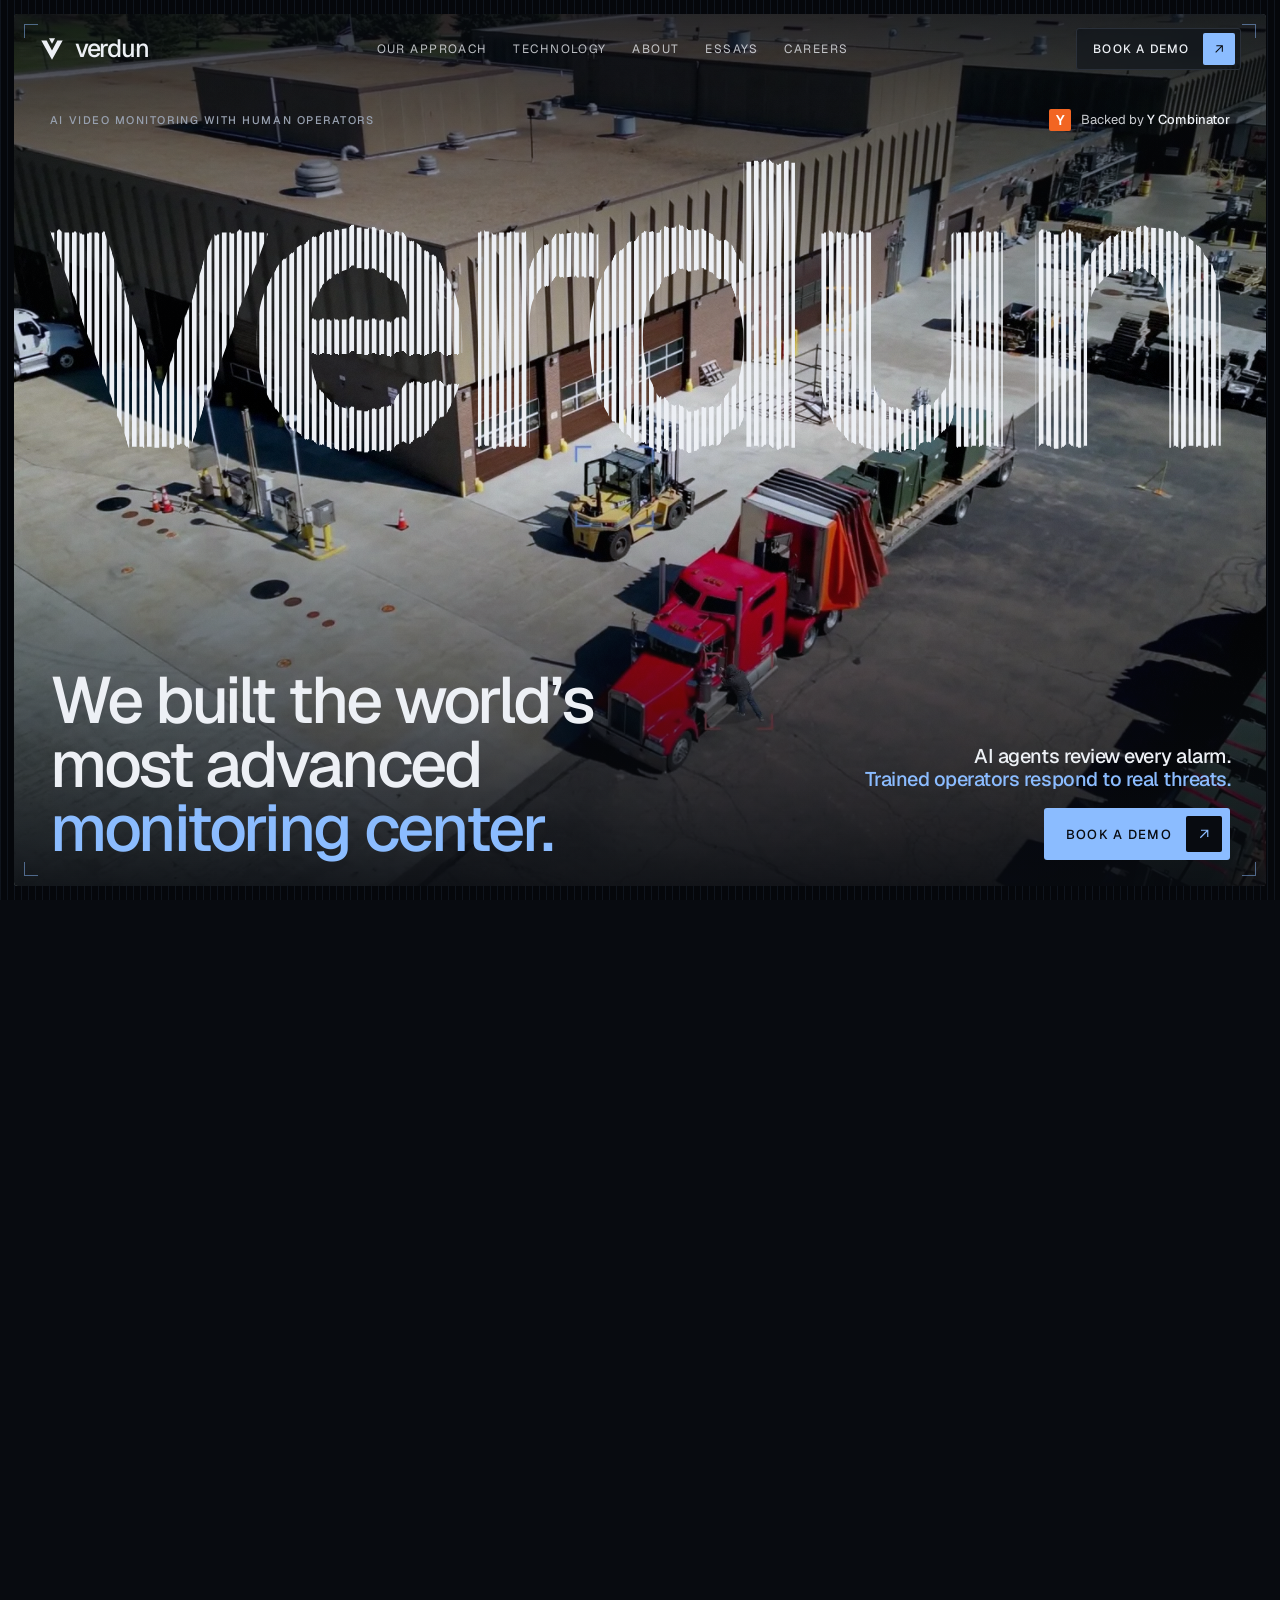
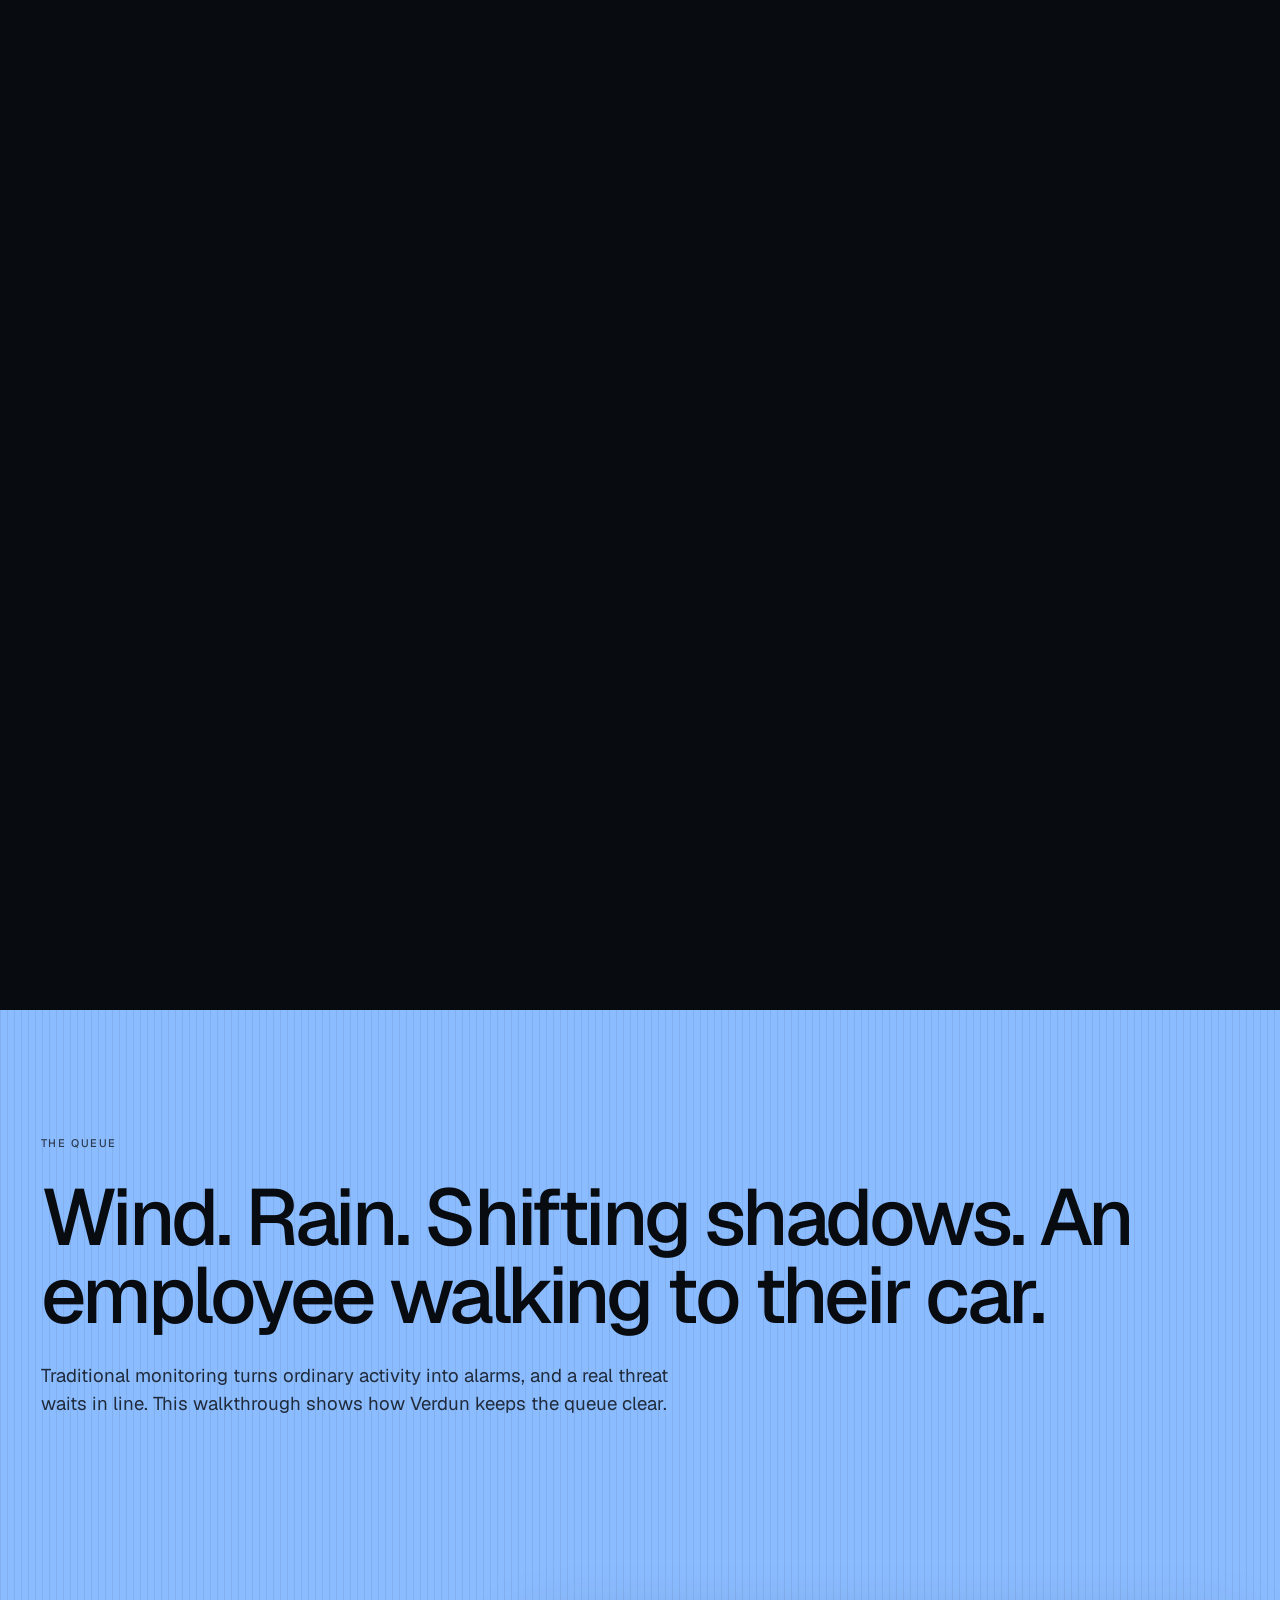
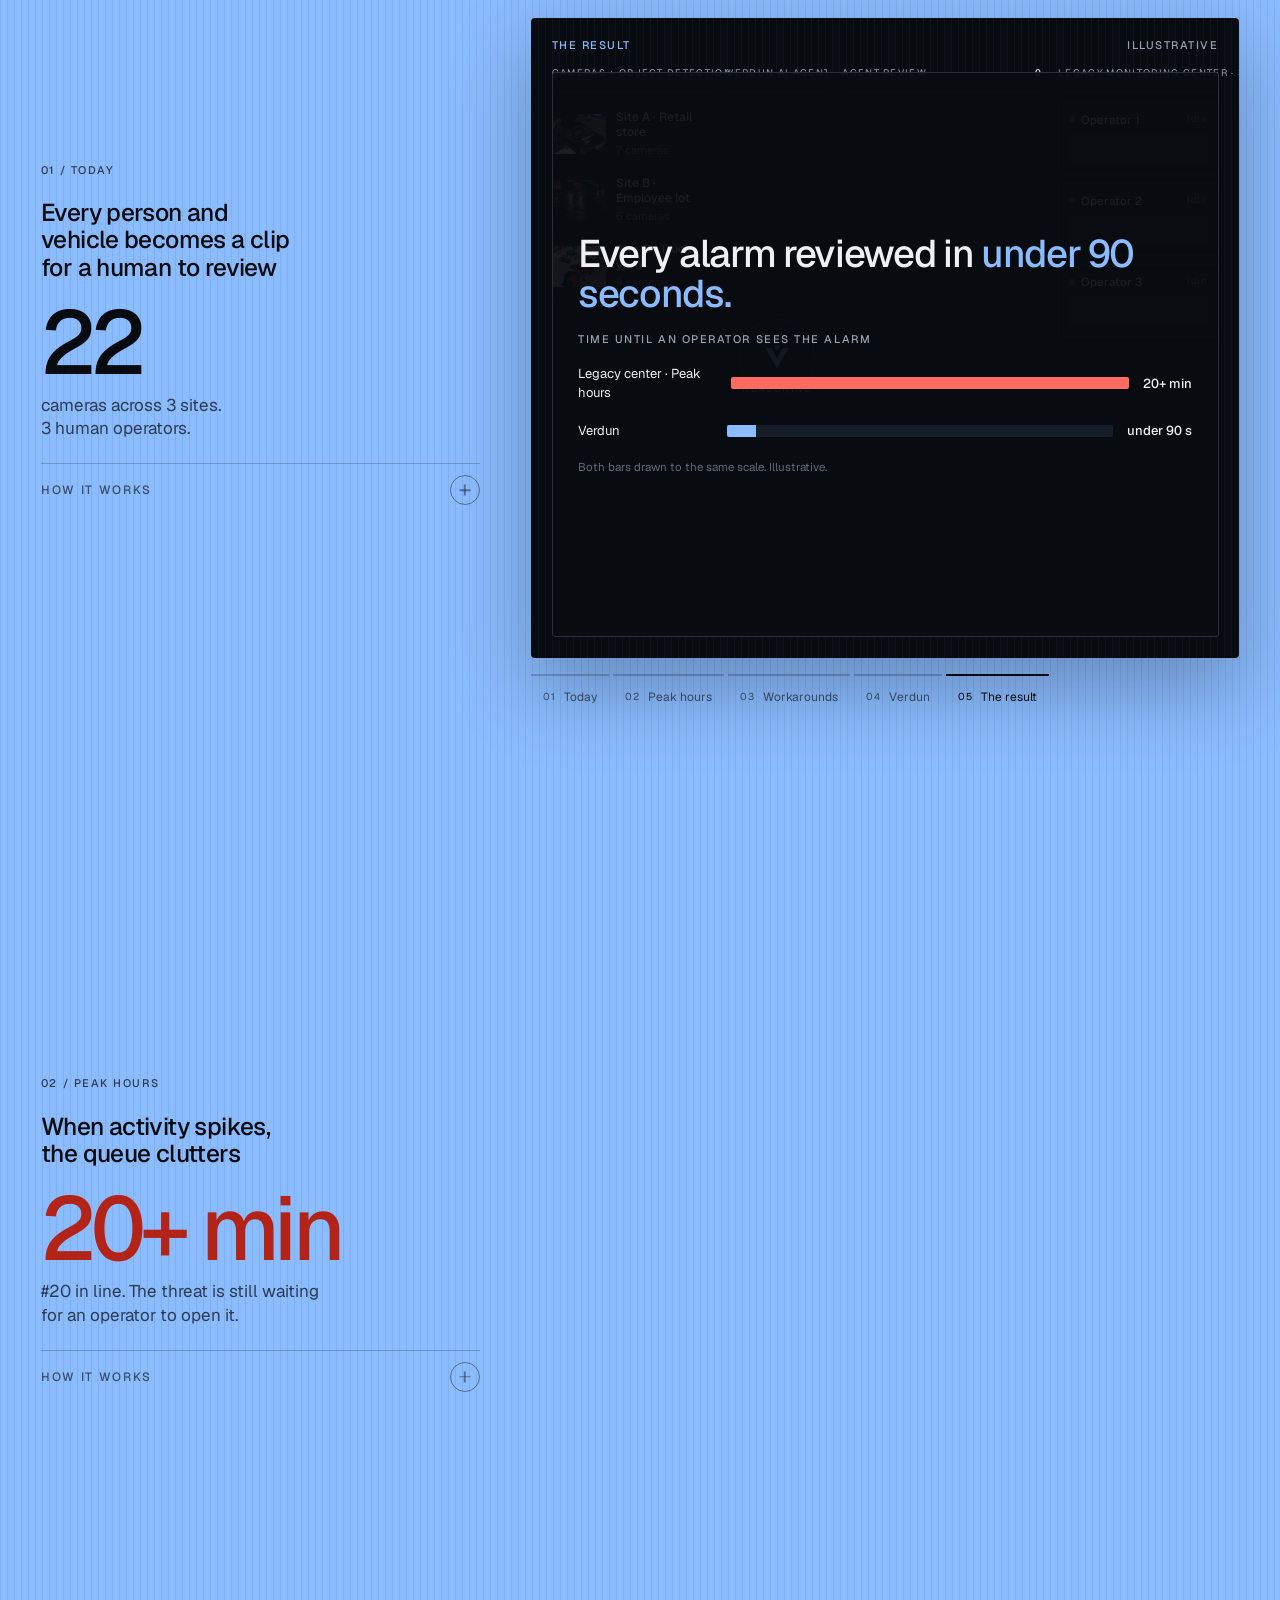
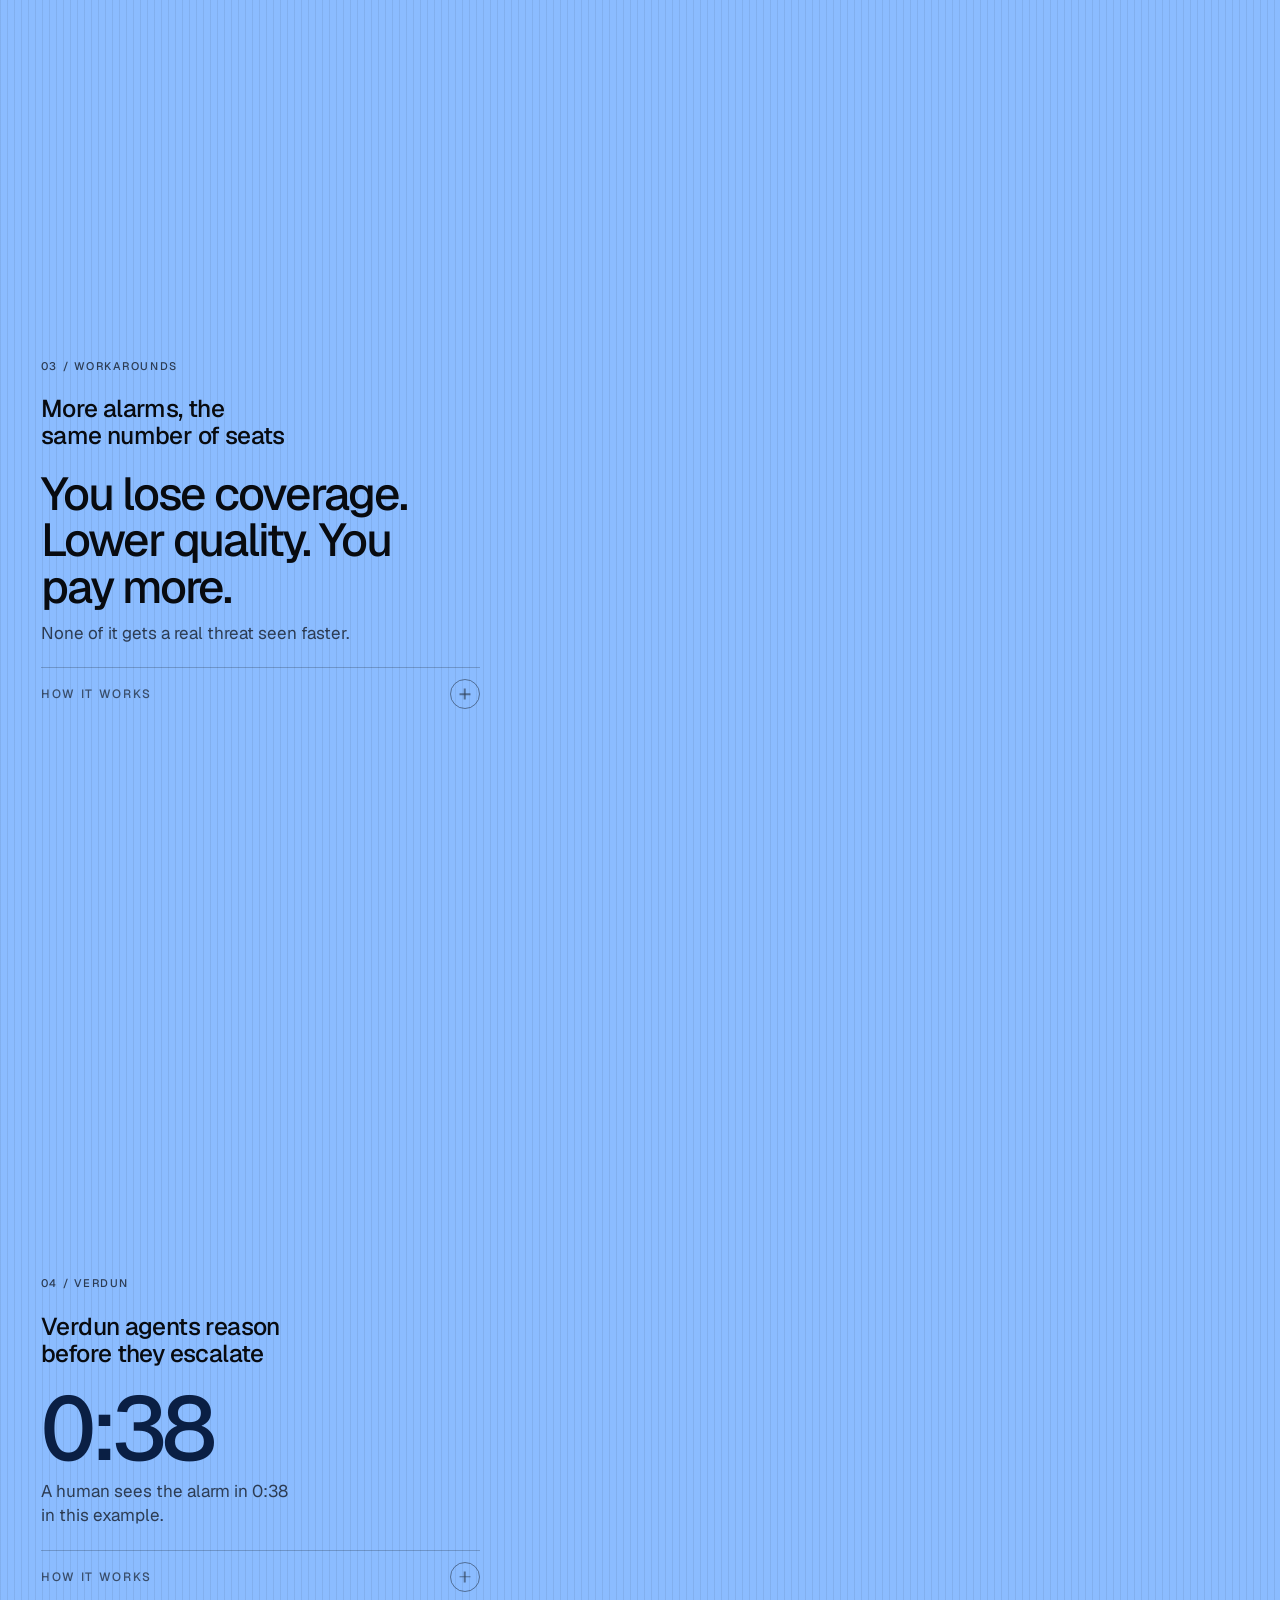
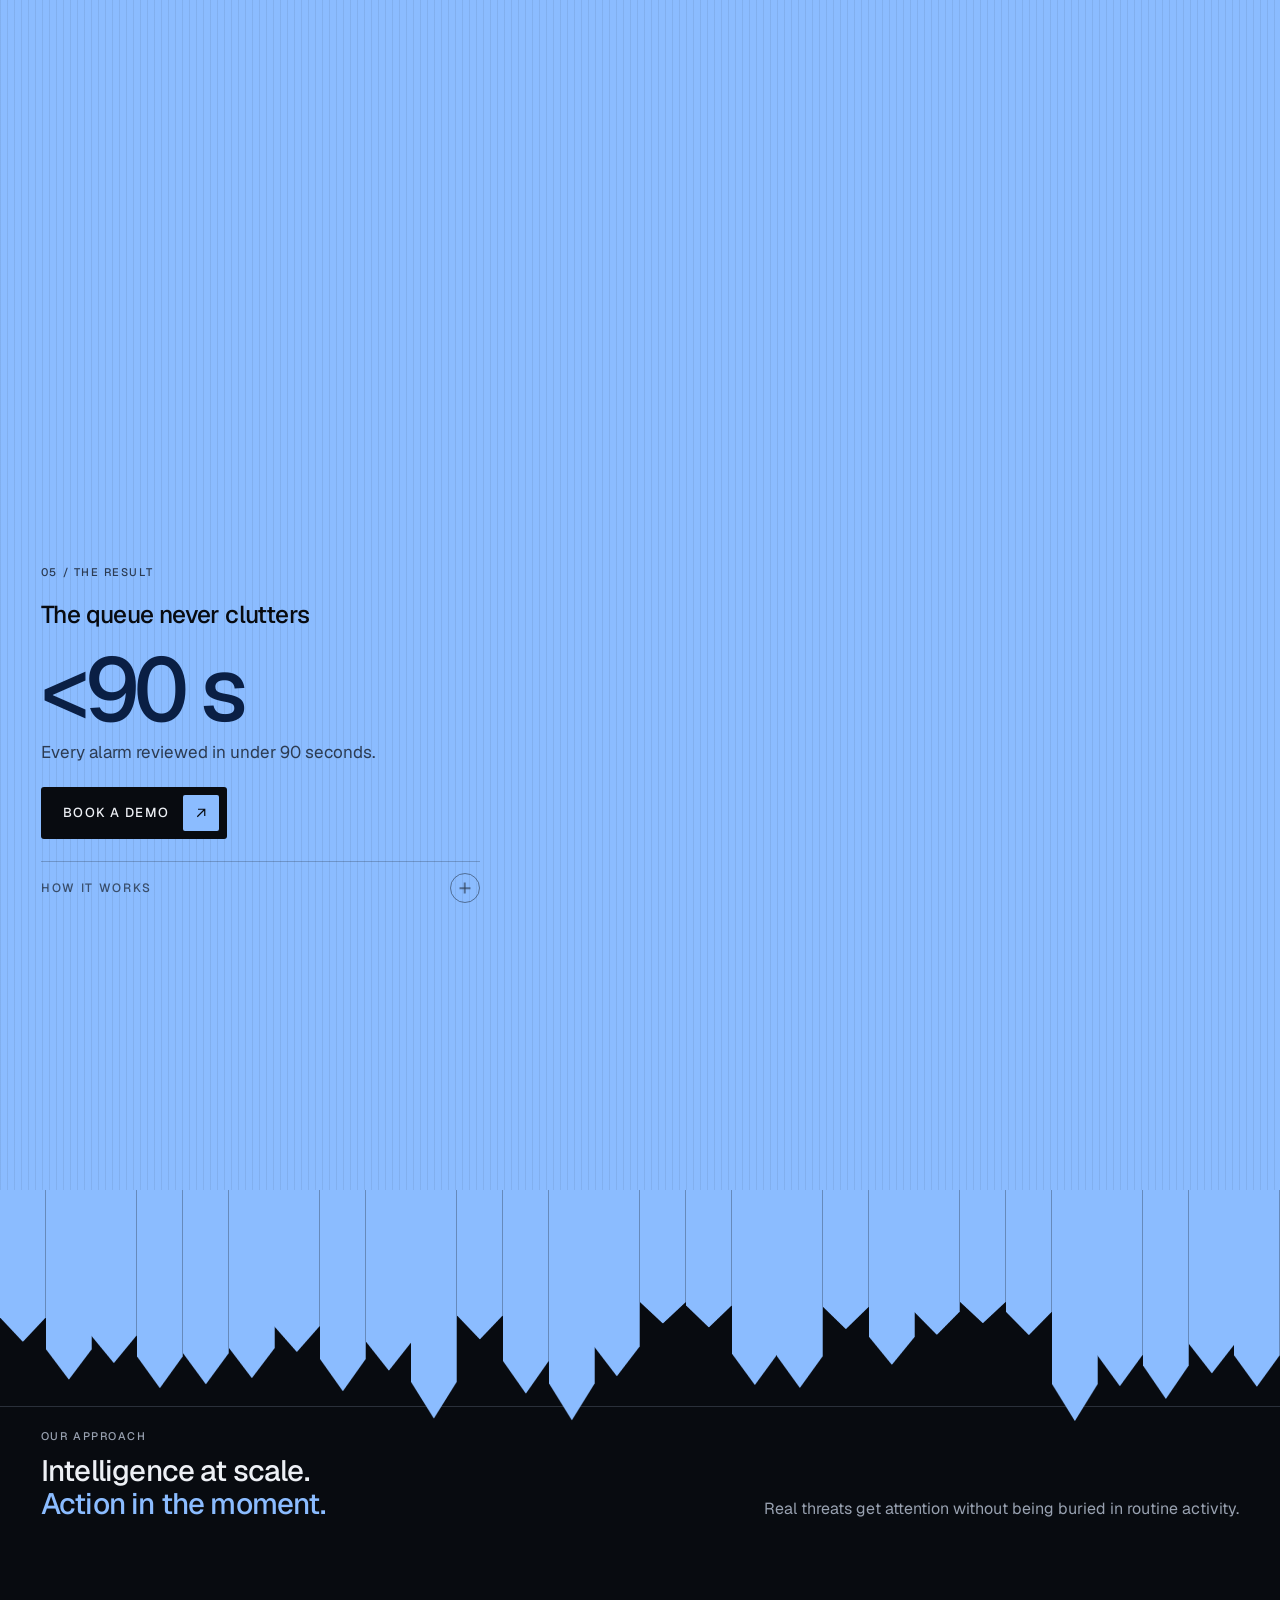
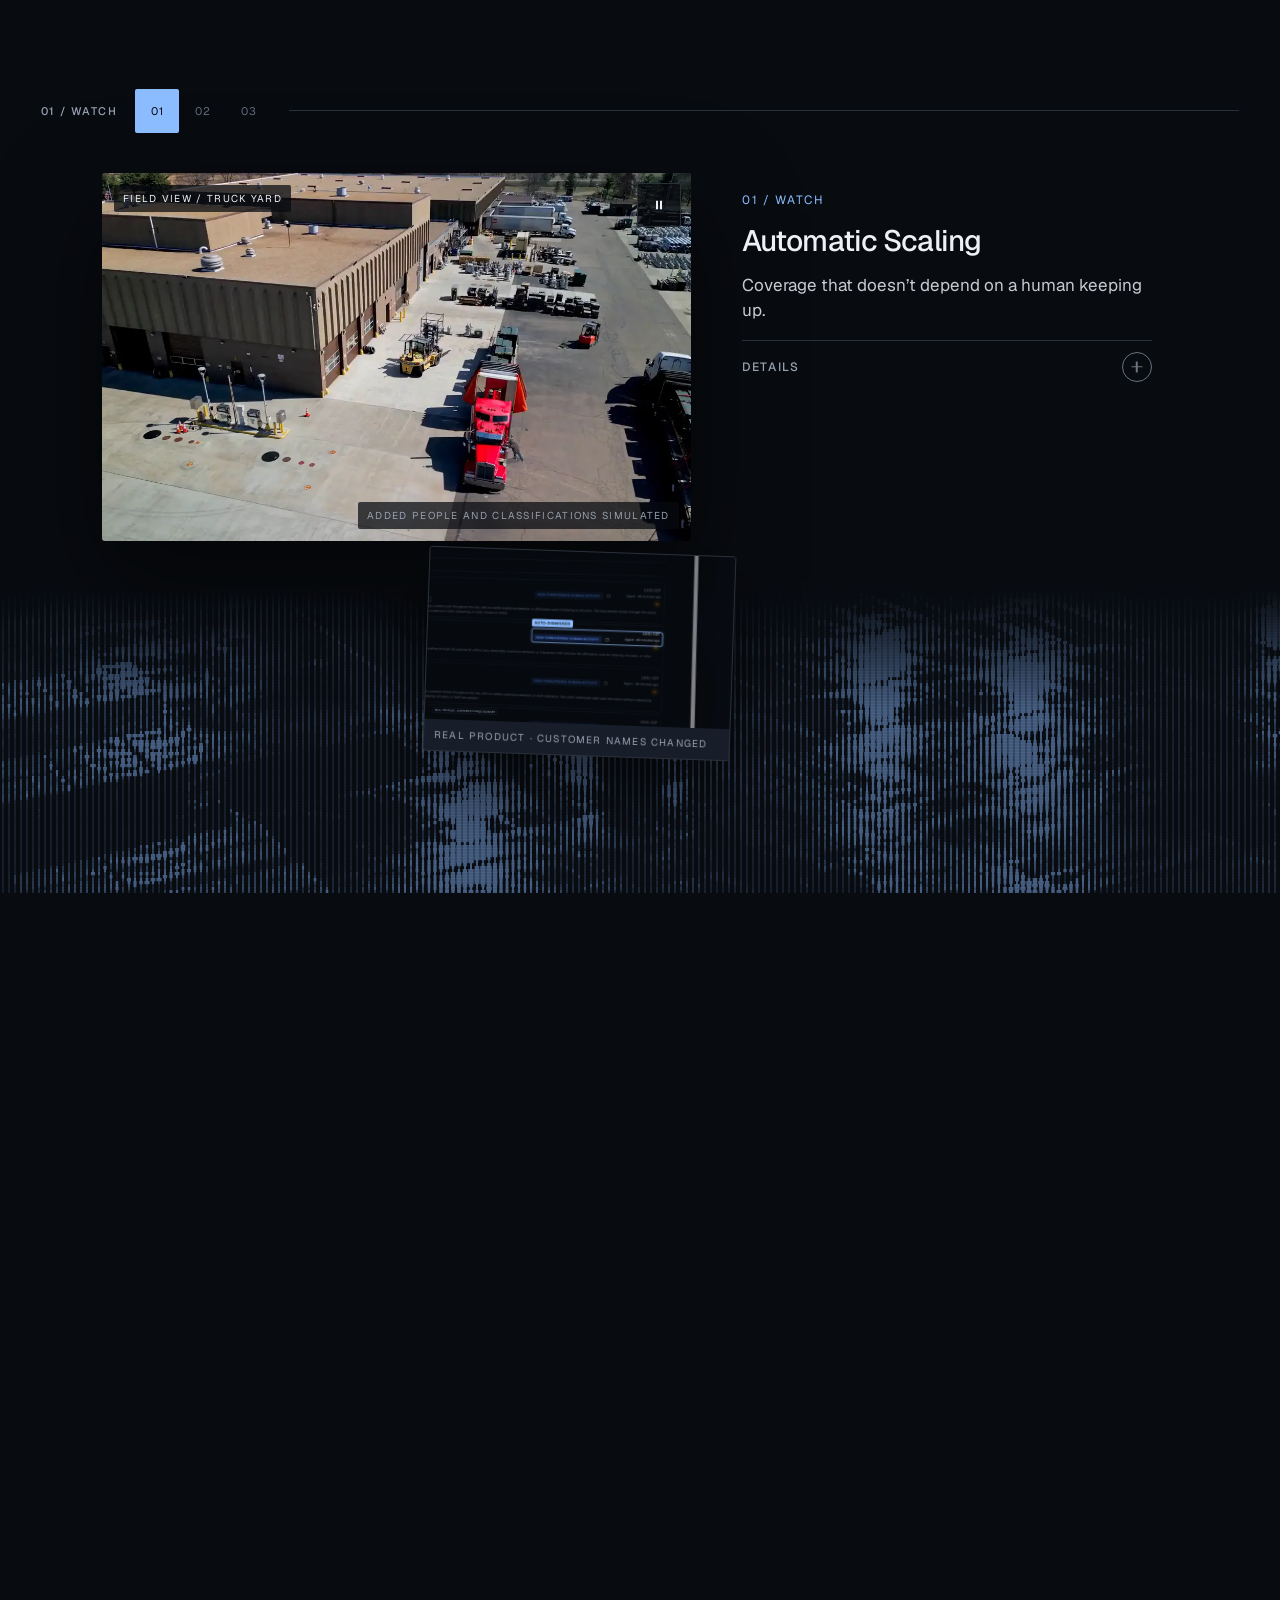
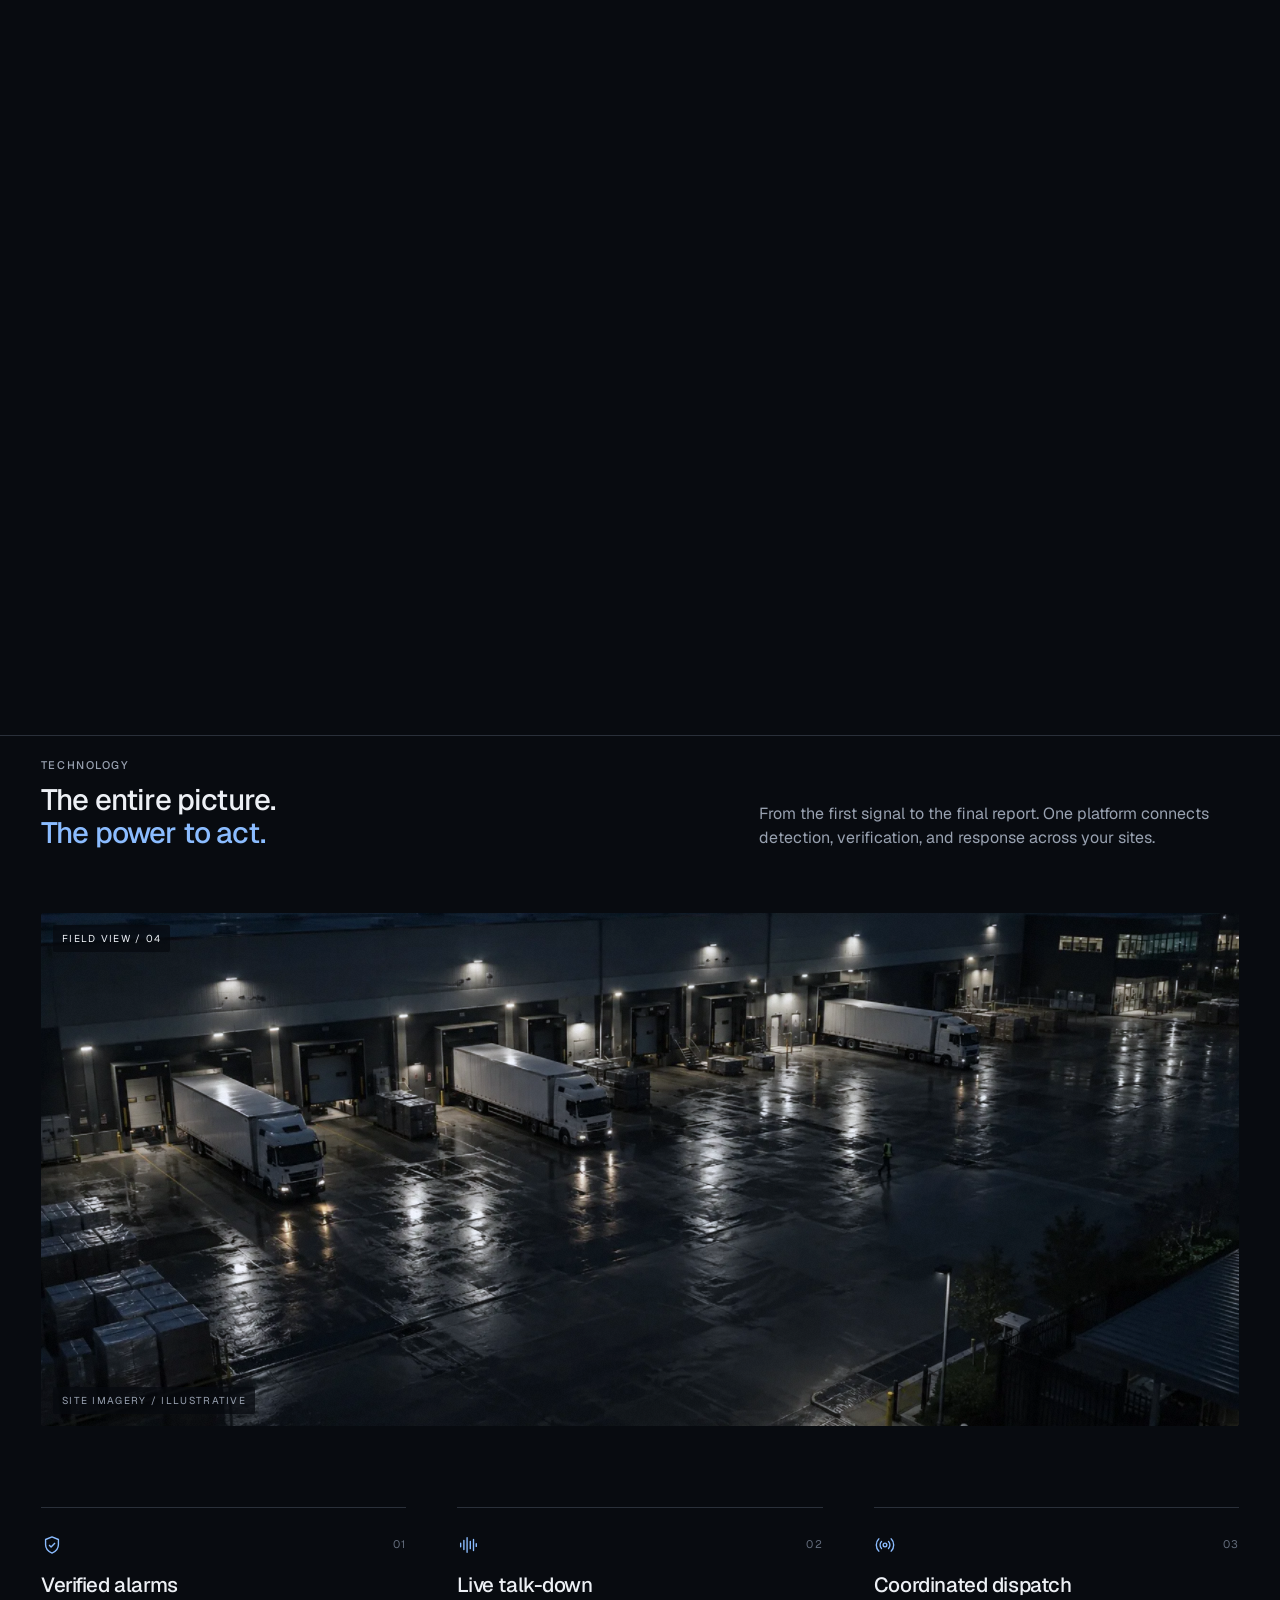
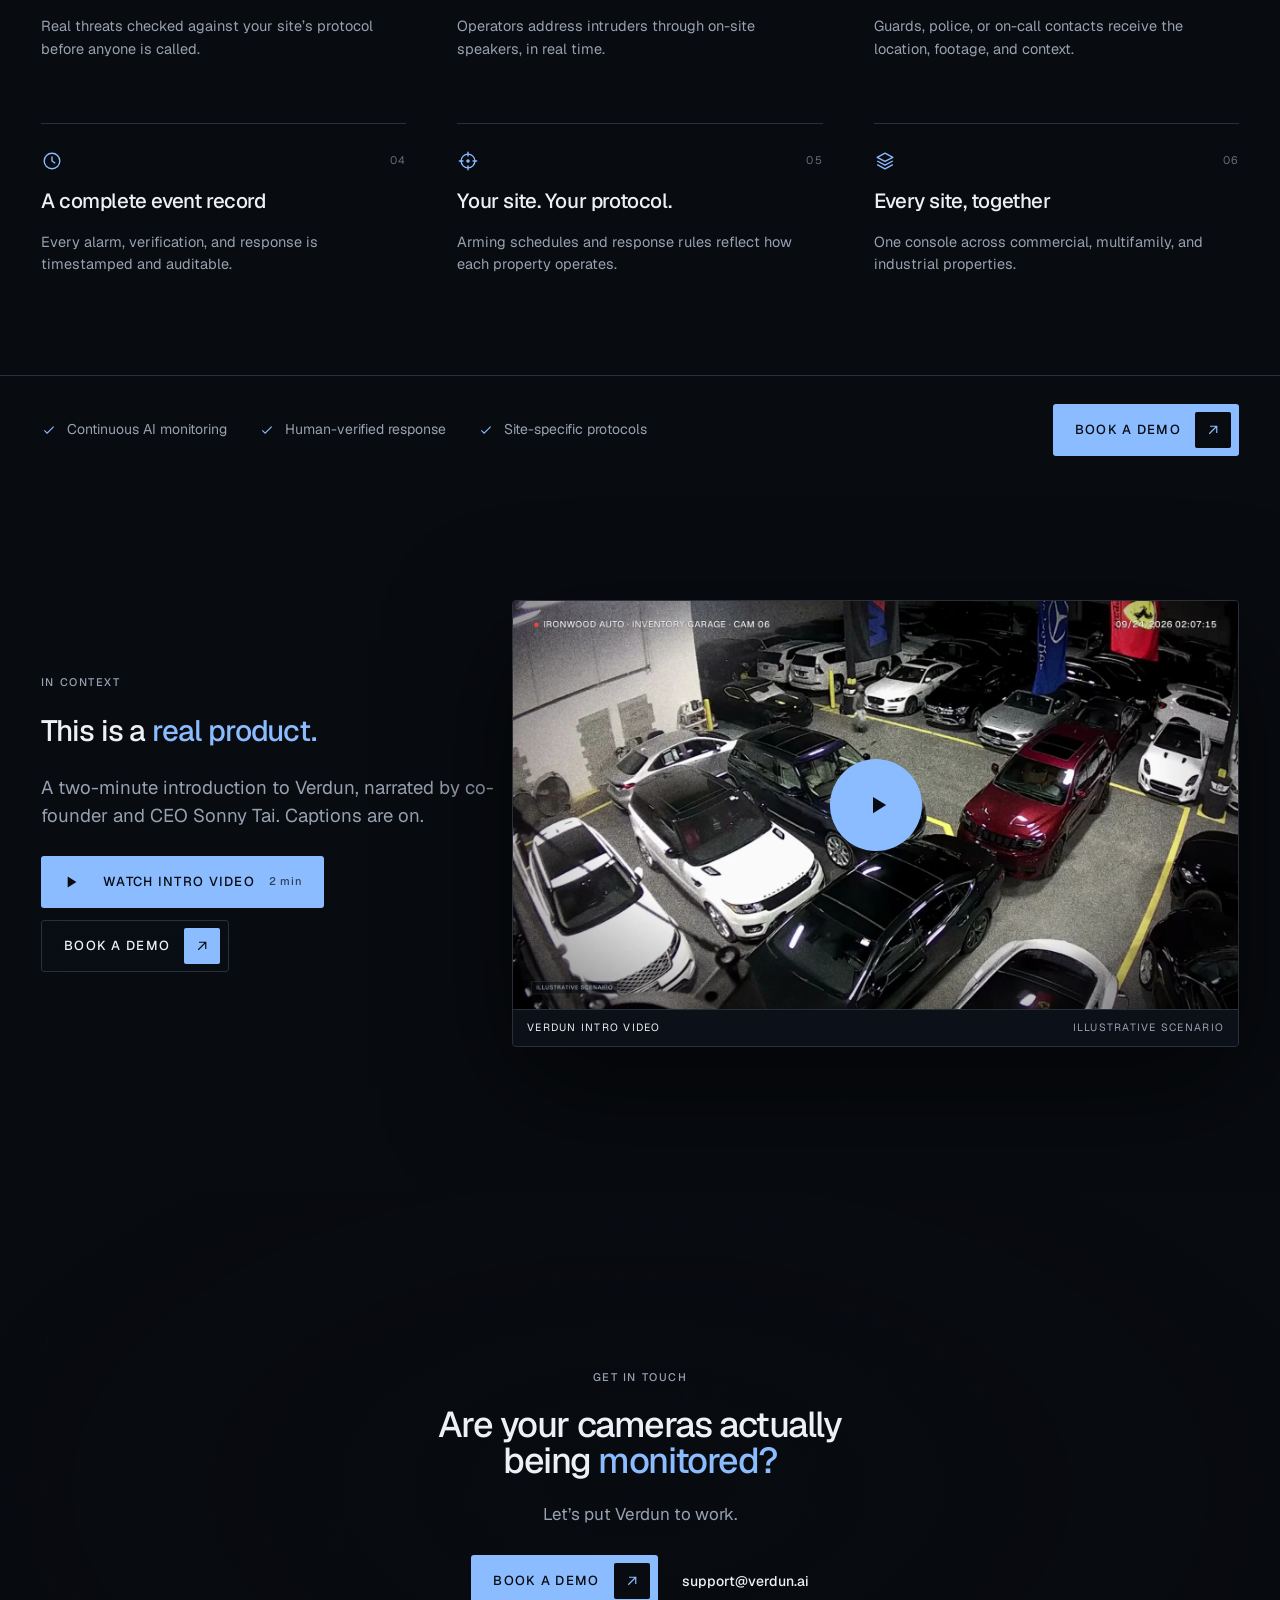
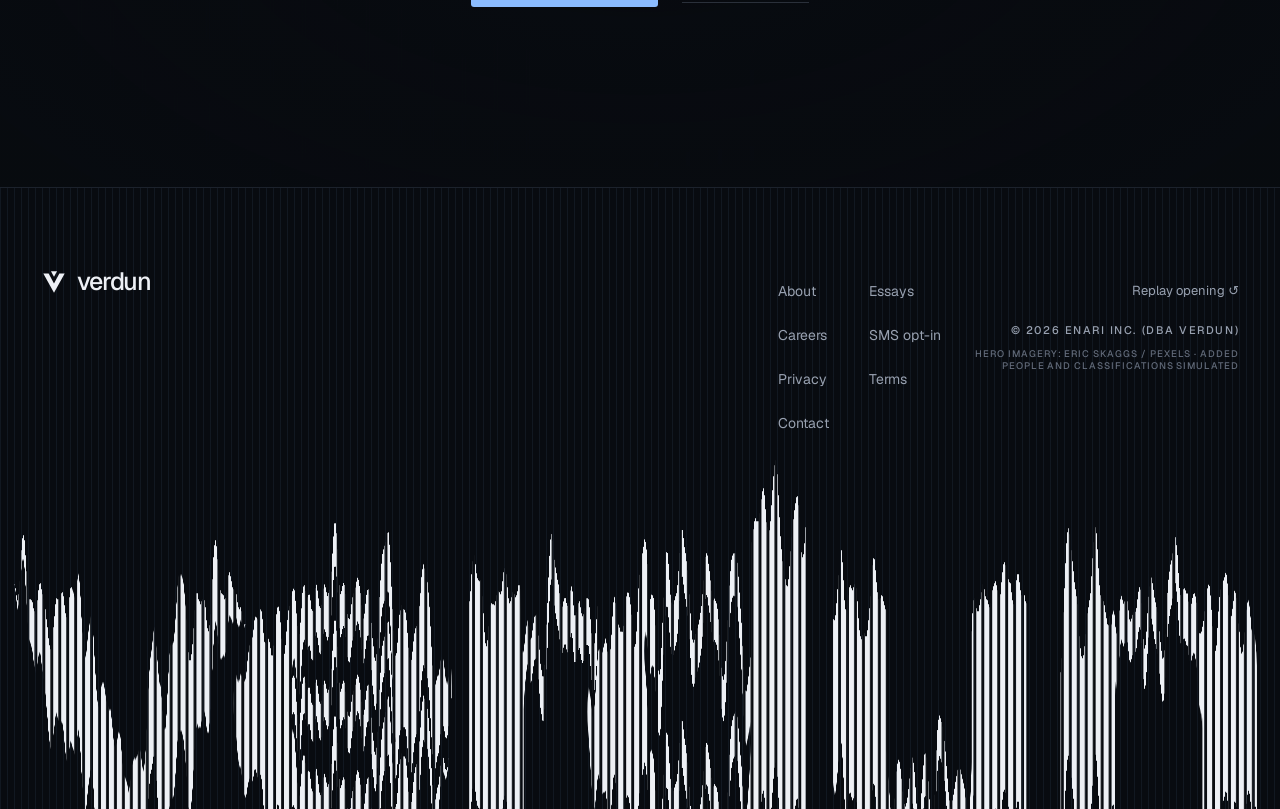
==== commit 9b89e534: "Point share tags at verdun-site.vercel.app" ====
--- a/index.html
+++ b/index.html
@@ -8,8 +8,8 @@
 <meta name="theme-color" content="#080b10">
 <meta property="og:title" content="Verdun | AI video monitoring with human operators">
 <meta property="og:description" content="We built the world’s most advanced monitoring center.">
-<meta property="og:image" content="https://verdun-v7.vercel.app/assets/og-image.jpg">
-<meta property="og:url" content="https://verdun-v7.vercel.app/">
+<meta property="og:image" content="https://verdun-site.vercel.app/assets/og-image.jpg">
+<meta property="og:url" content="https://verdun-site.vercel.app/">
 <meta name="twitter:card" content="summary_large_image">
 <link rel="icon" href="assets/favicon.svg" type="image/svg+xml">
 <link rel="apple-touch-icon" href="assets/apple-touch-icon.png">
--- a/css/style.css
+++ b/css/style.css
@@ -638,7 +638,7 @@
   .file__photo { grid-row: span 2; }
 }
 
-.hero__aside .hero__sub { font-size: clamp(20px, 1.9vw, 30px); font-weight: 500; letter-spacing: -.025em; line-height: 1.15; color: var(--fg); }
+.hero__aside .hero__sub { white-space: nowrap; font-size: clamp(17px, 1.55vw, 24px); font-weight: 500; letter-spacing: -.025em; line-height: 1.15; color: var(--fg); }
 .hero__aside .hero__sub b { font-weight: 500; display: block; }
 .hero__aside .hero__sub em { display: block; }
 .hero__aside .hero__sub em { color: var(--blue); }
@@ -705,7 +705,7 @@
   .problem__head .lede, .approach__head .lede, .platform__head .lede { justify-self: start; }
   .hero__bottom { grid-template-columns: 1fr; align-items: start; gap: 18px; }
   .hero__aside { justify-content: space-between; align-items: center; flex-direction: row; text-align: left; gap: 14px; }
-  .hero__aside .hero__sub { font-size: 19px; }
+  .hero__aside .hero__sub { font-size: 19px; white-space: normal; }
   .hero__aside .btn { --h: 46px; padding-left: 16px; font-size: 12px; }
   .hero__aside .btn svg { width: 34px; height: 34px; padding: 9px; }
   .queue { grid-template-columns: 1fr; grid-template-areas: "sticky" "steps"; padding: 0; gap: 0; }
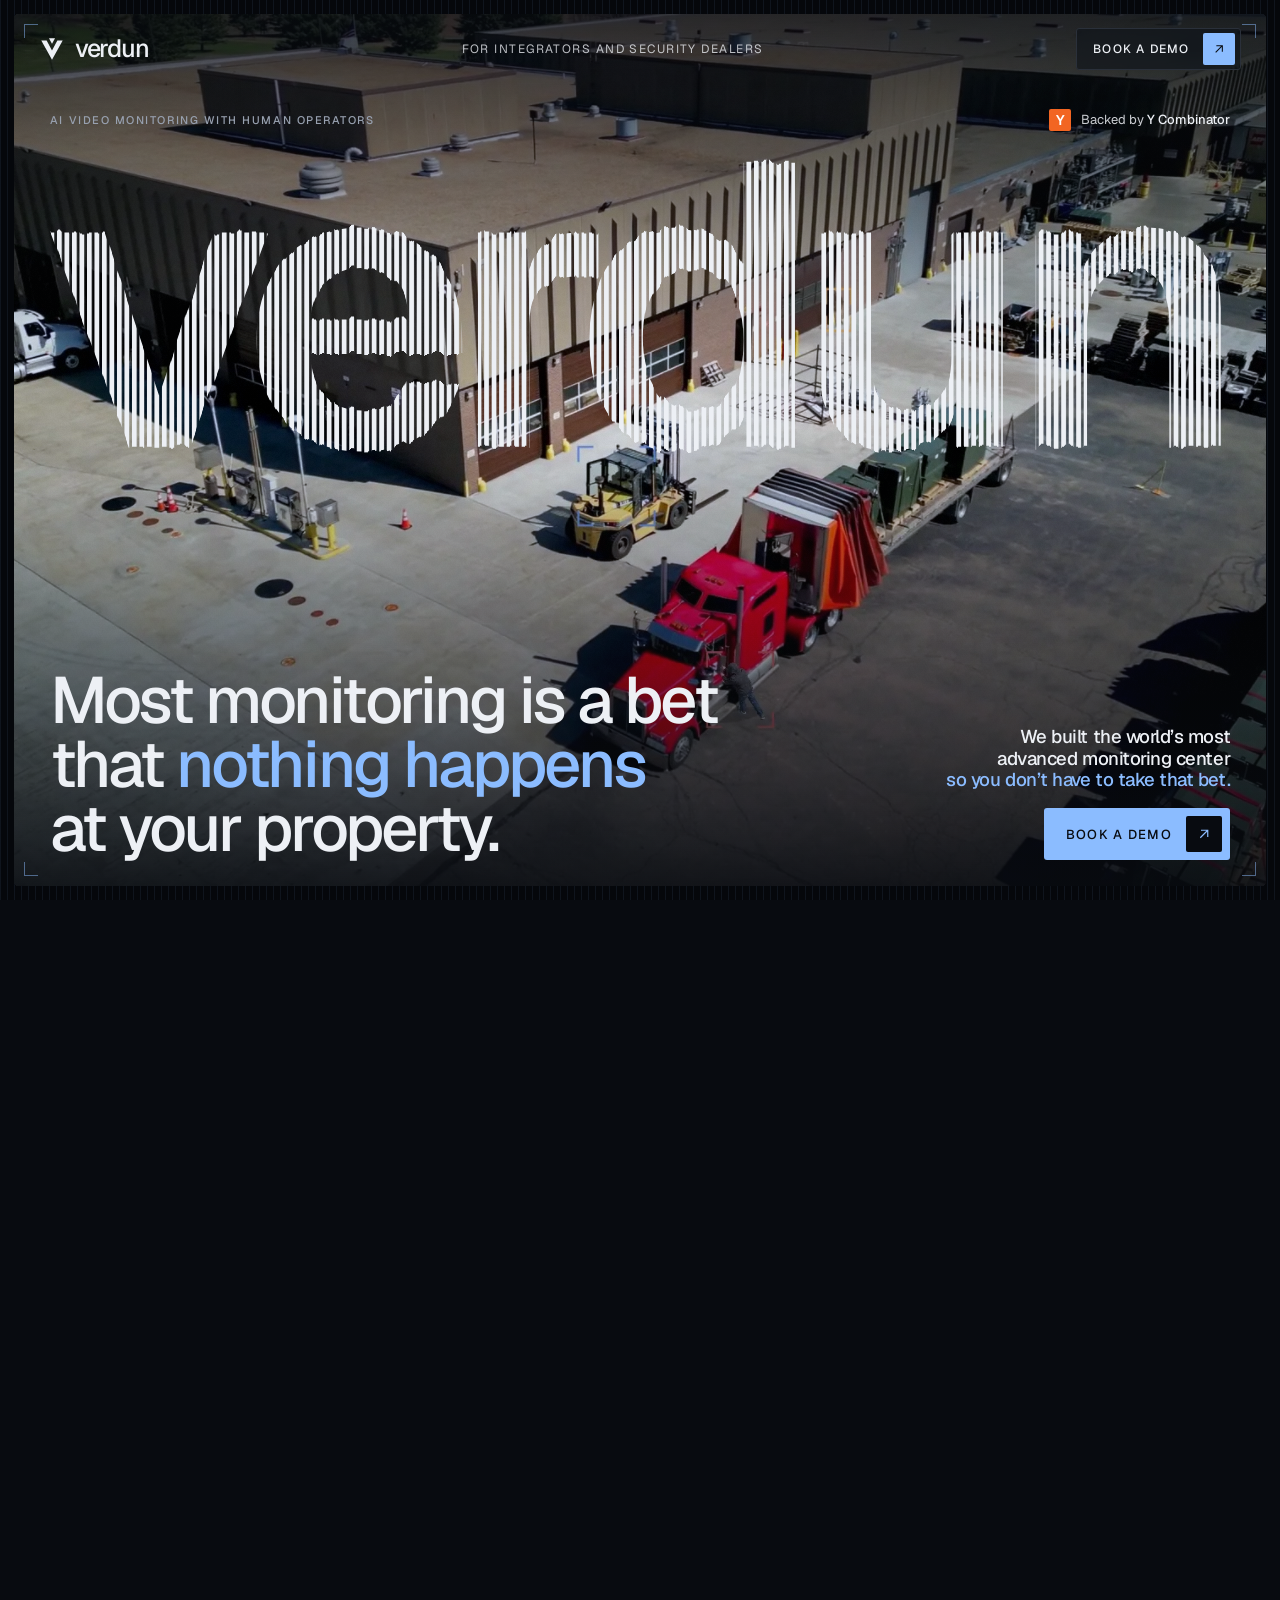
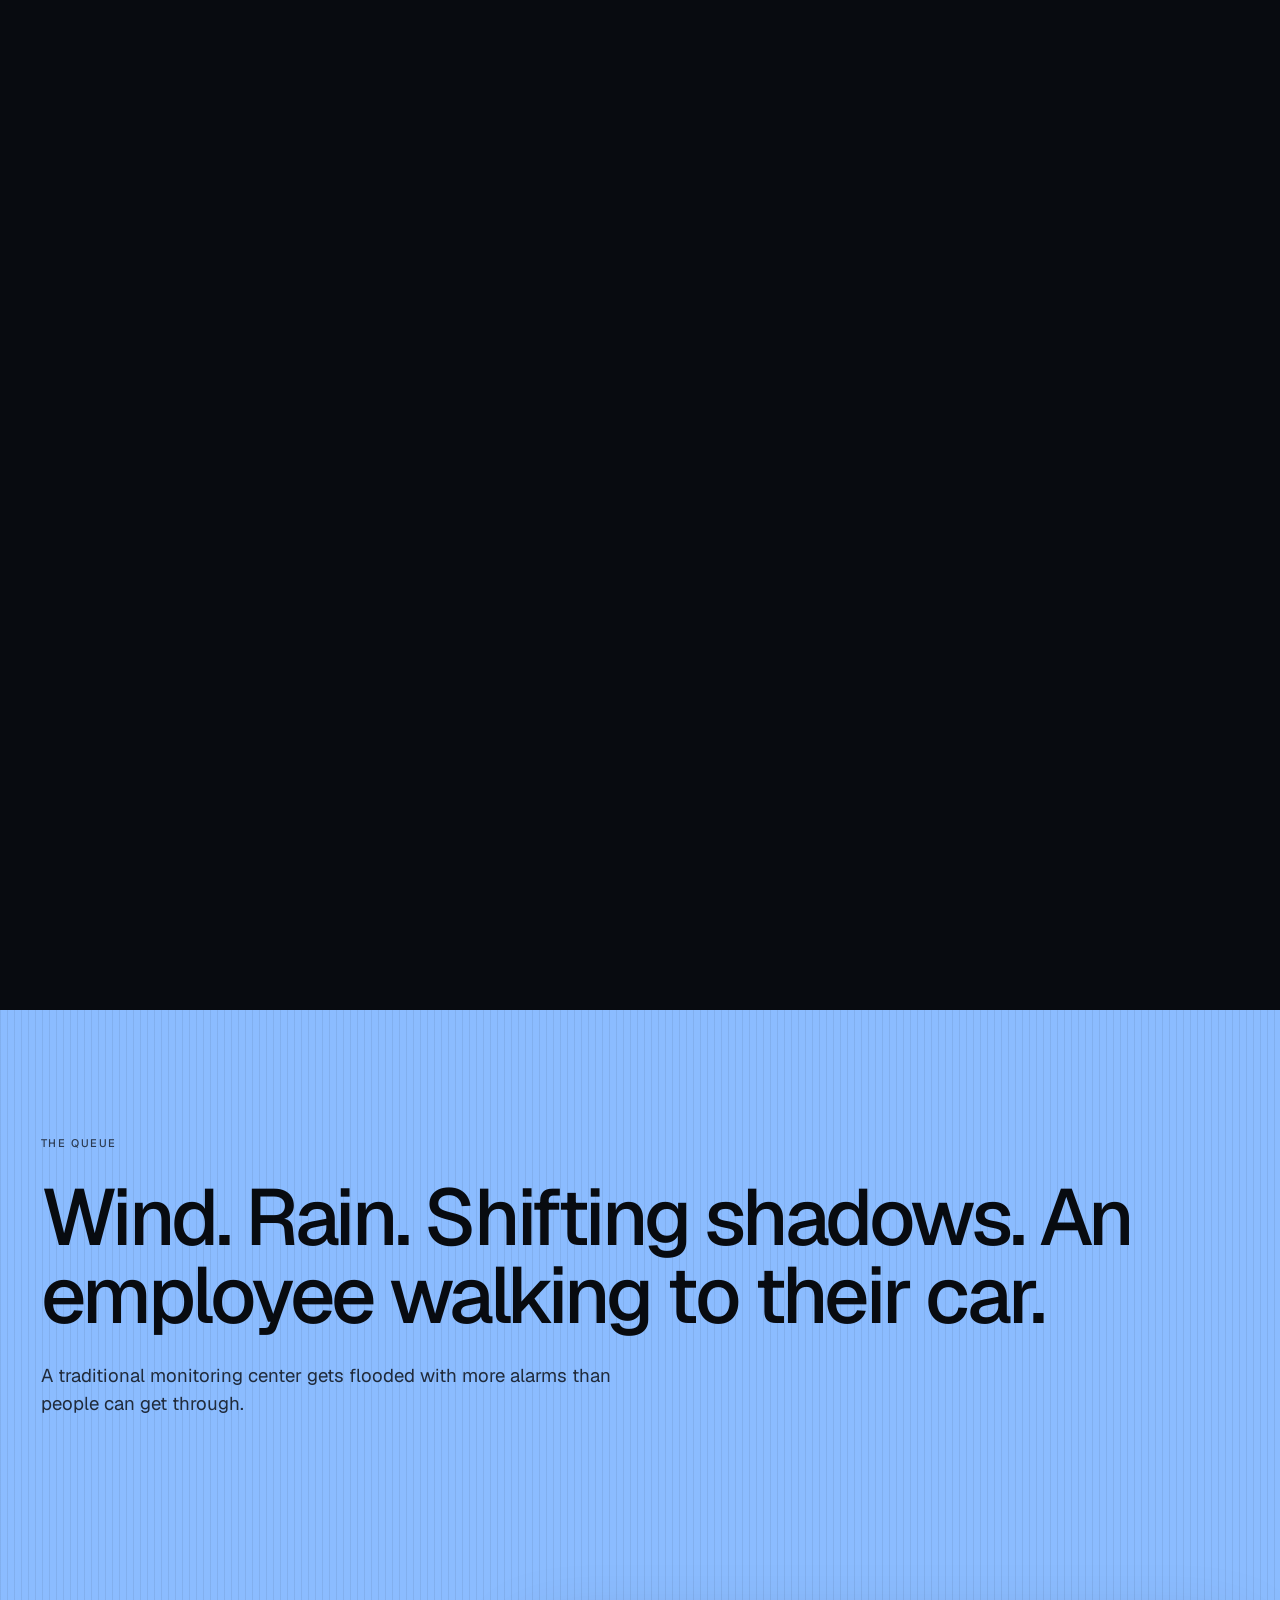
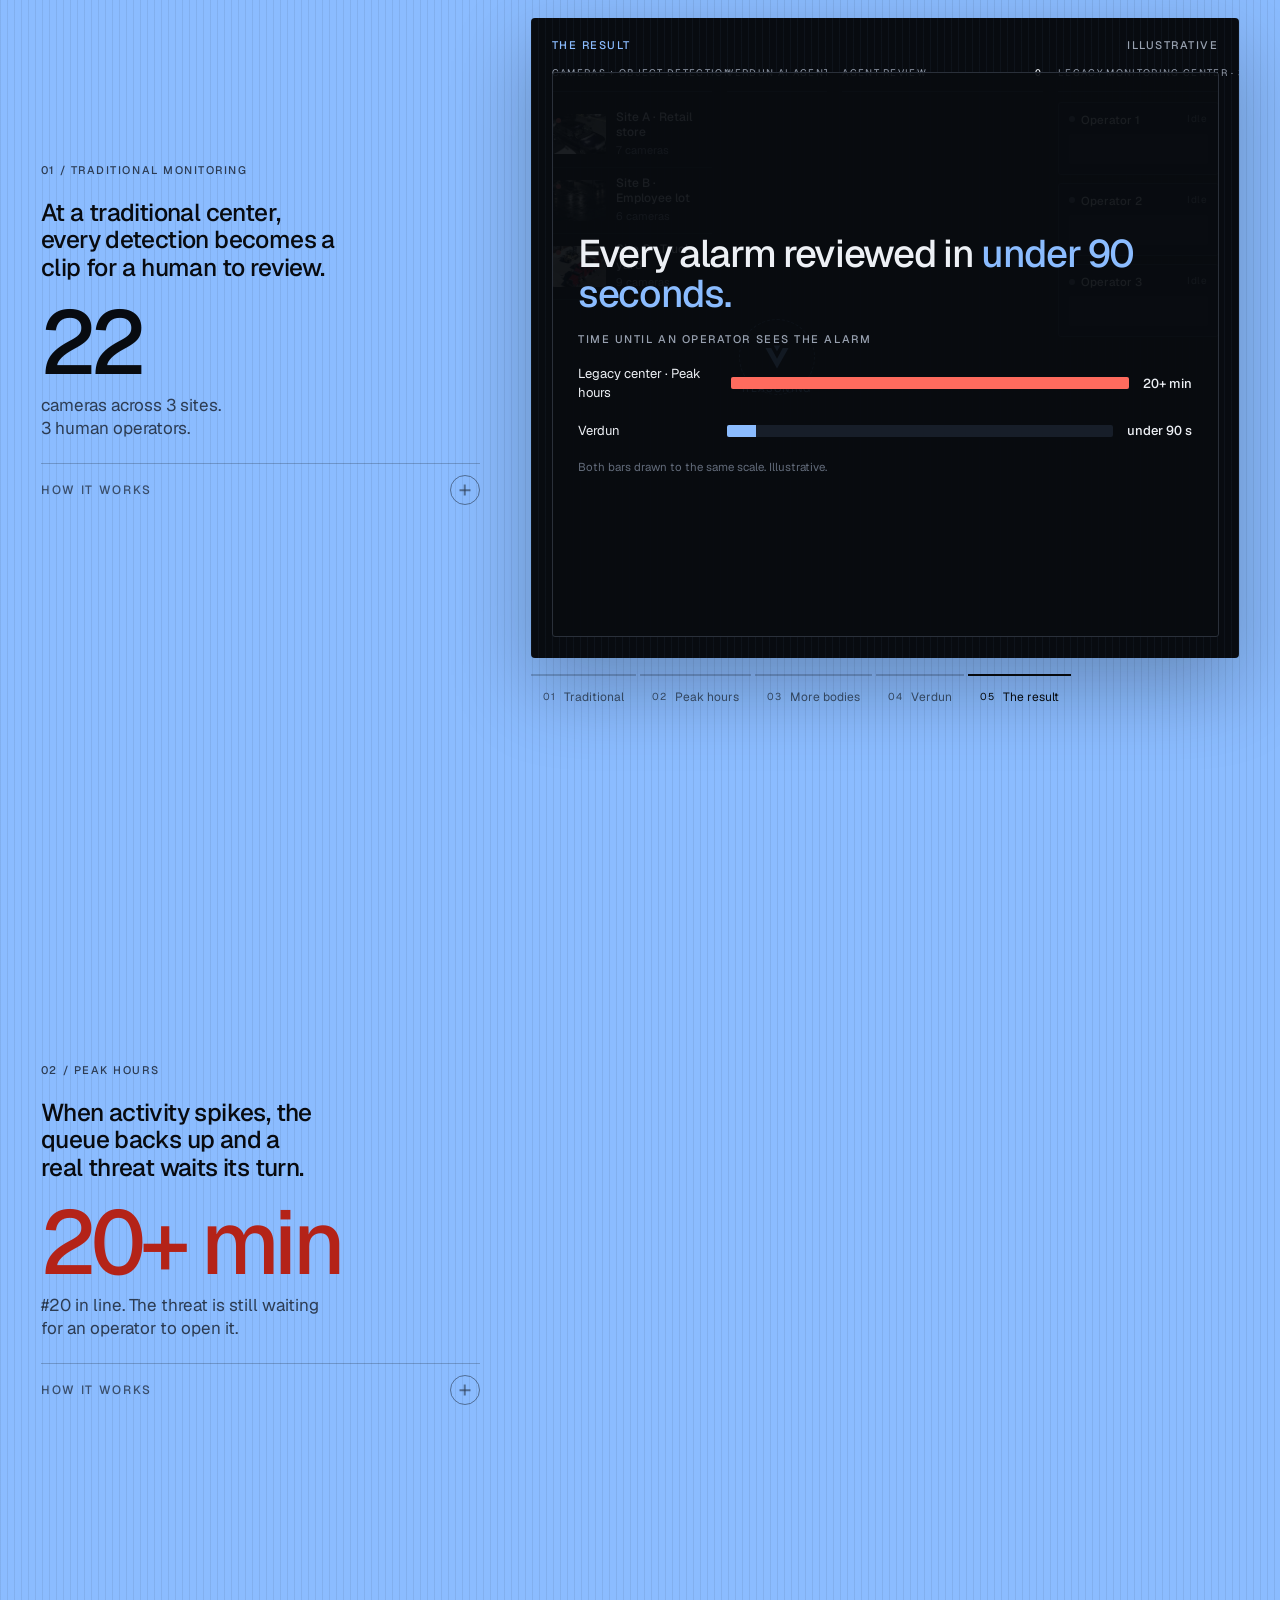
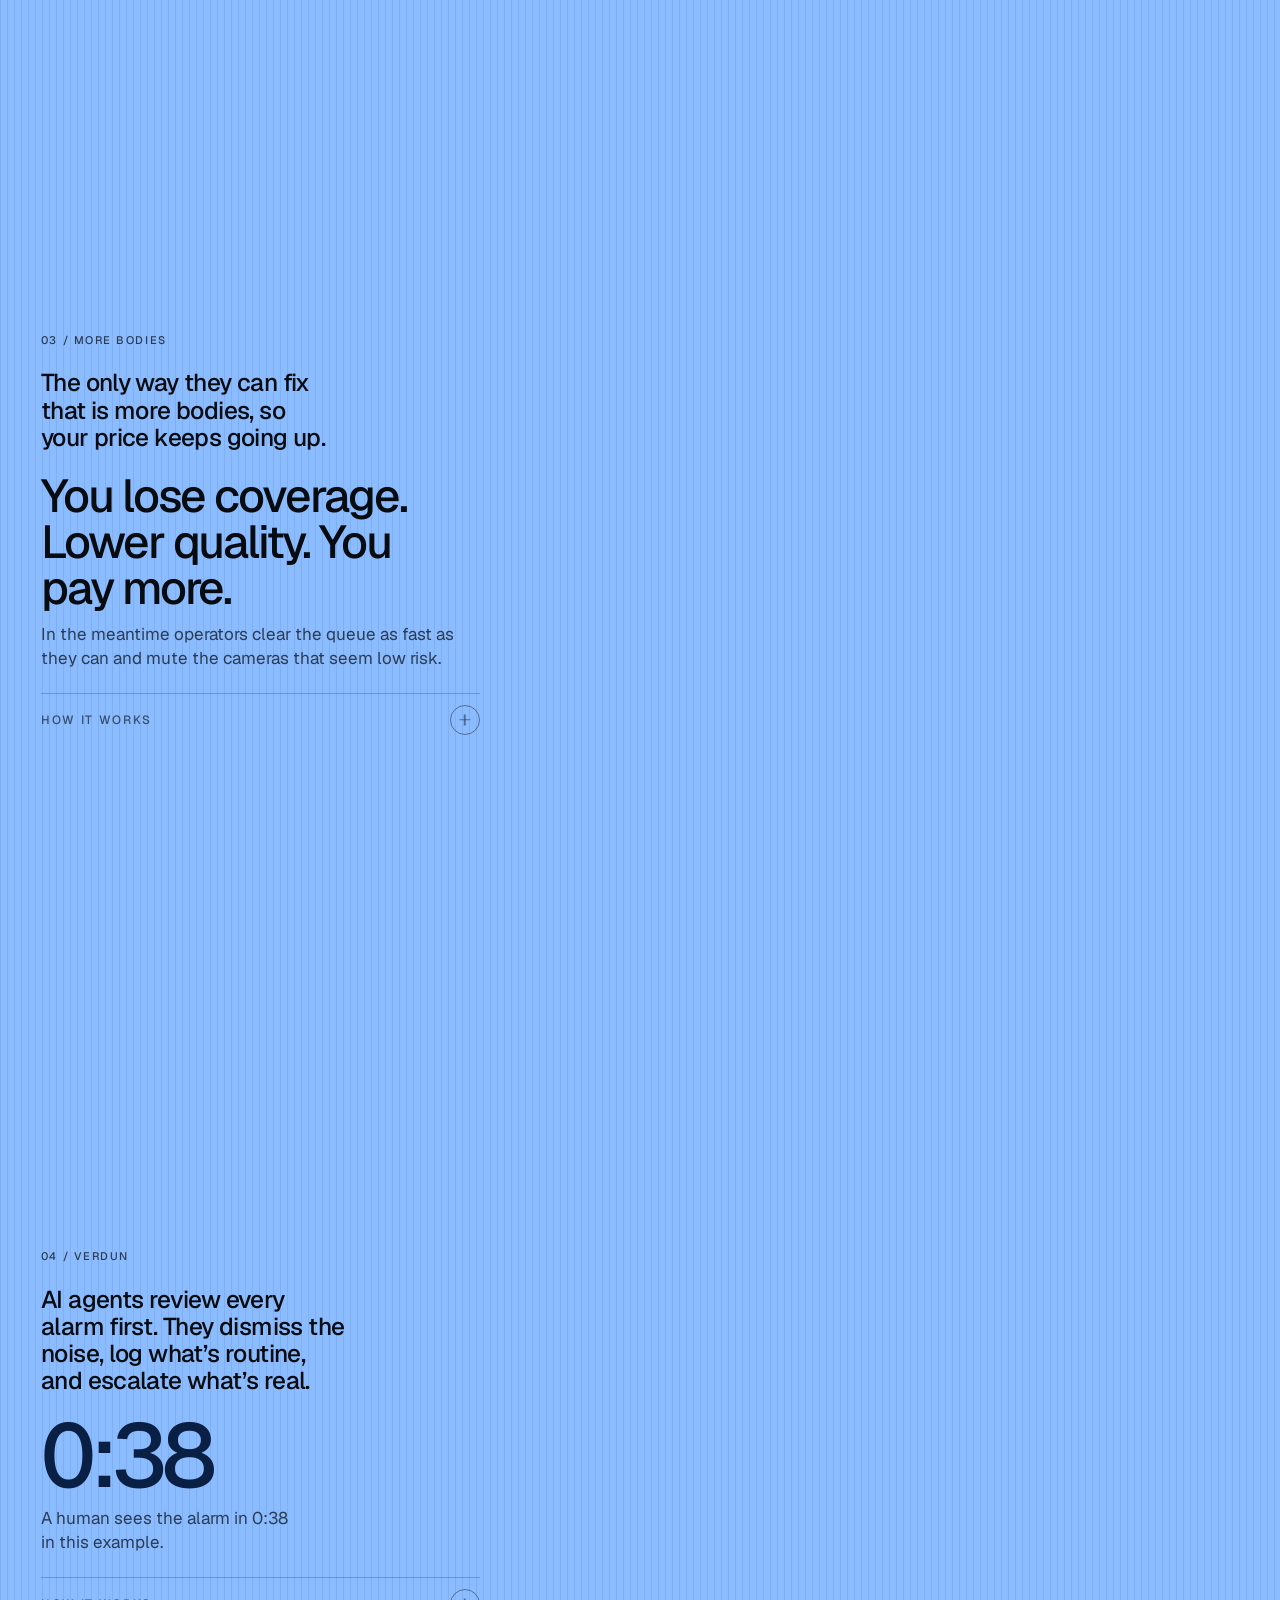
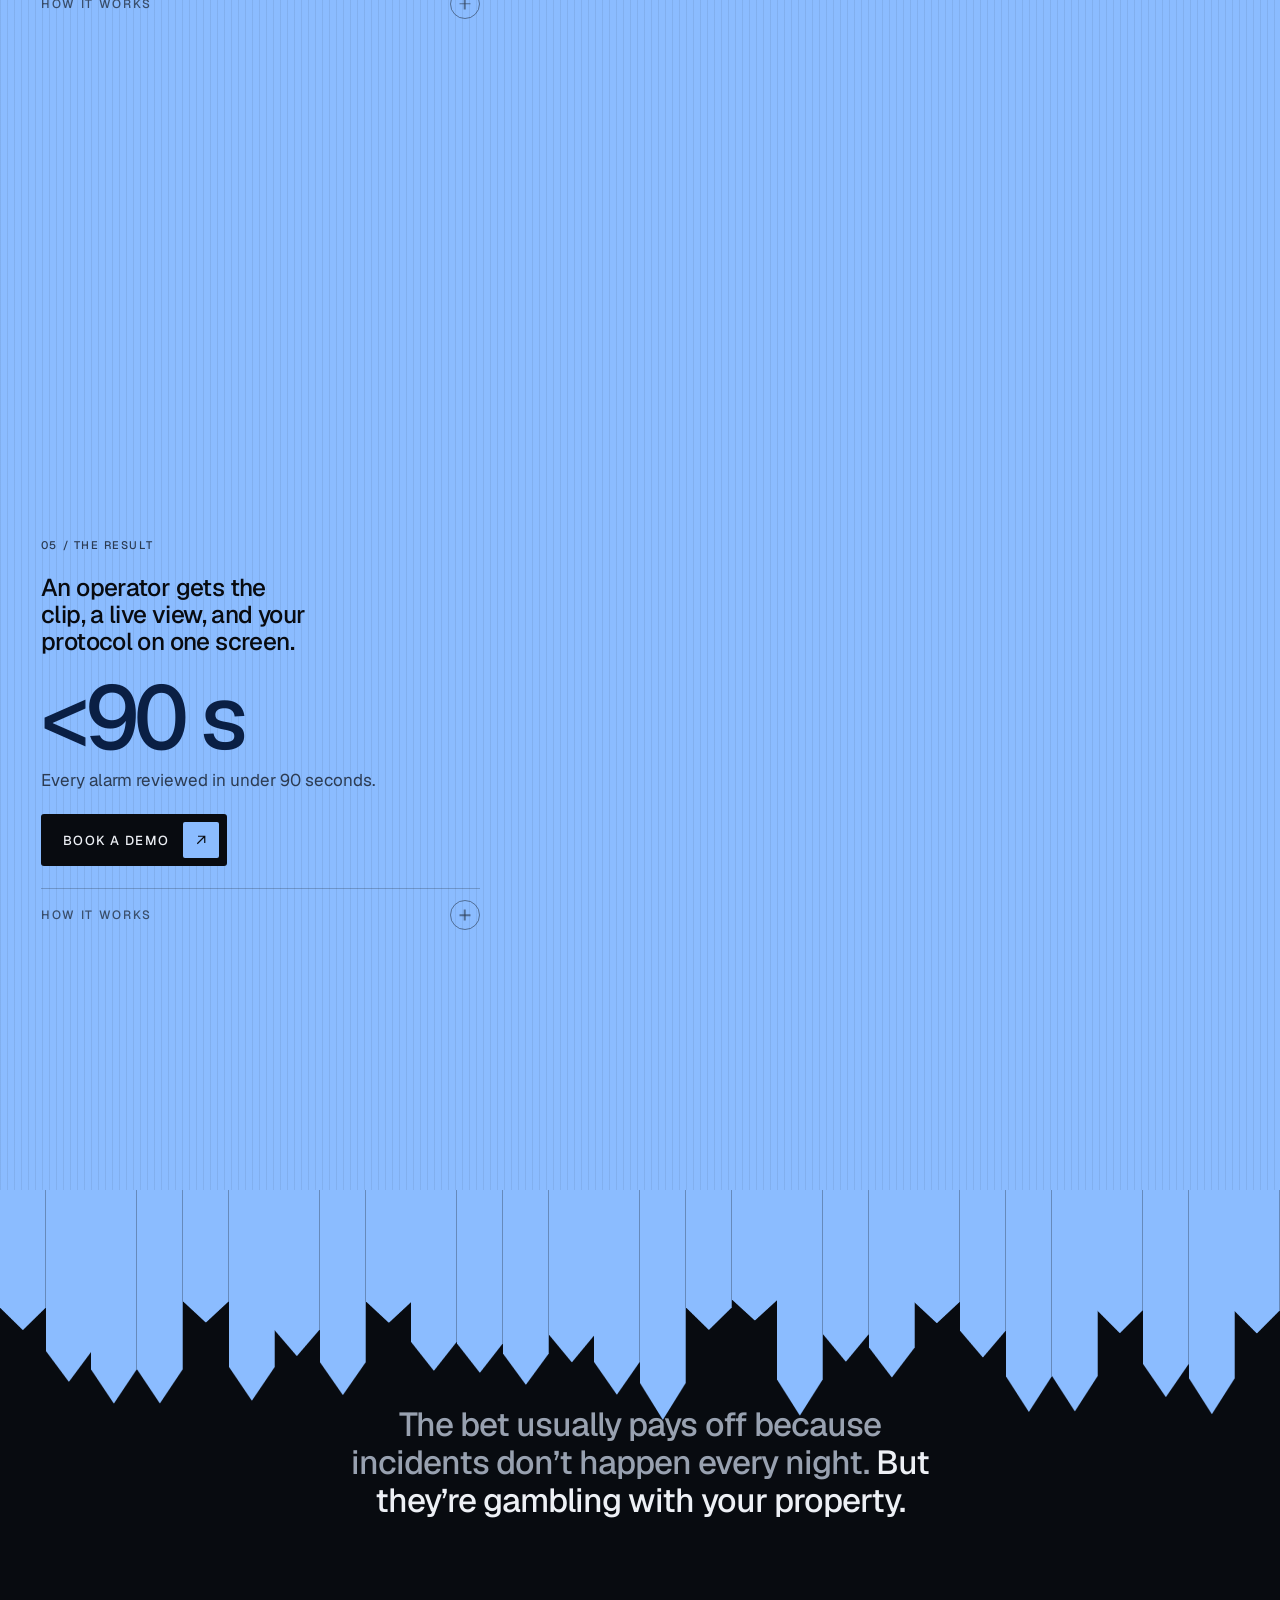
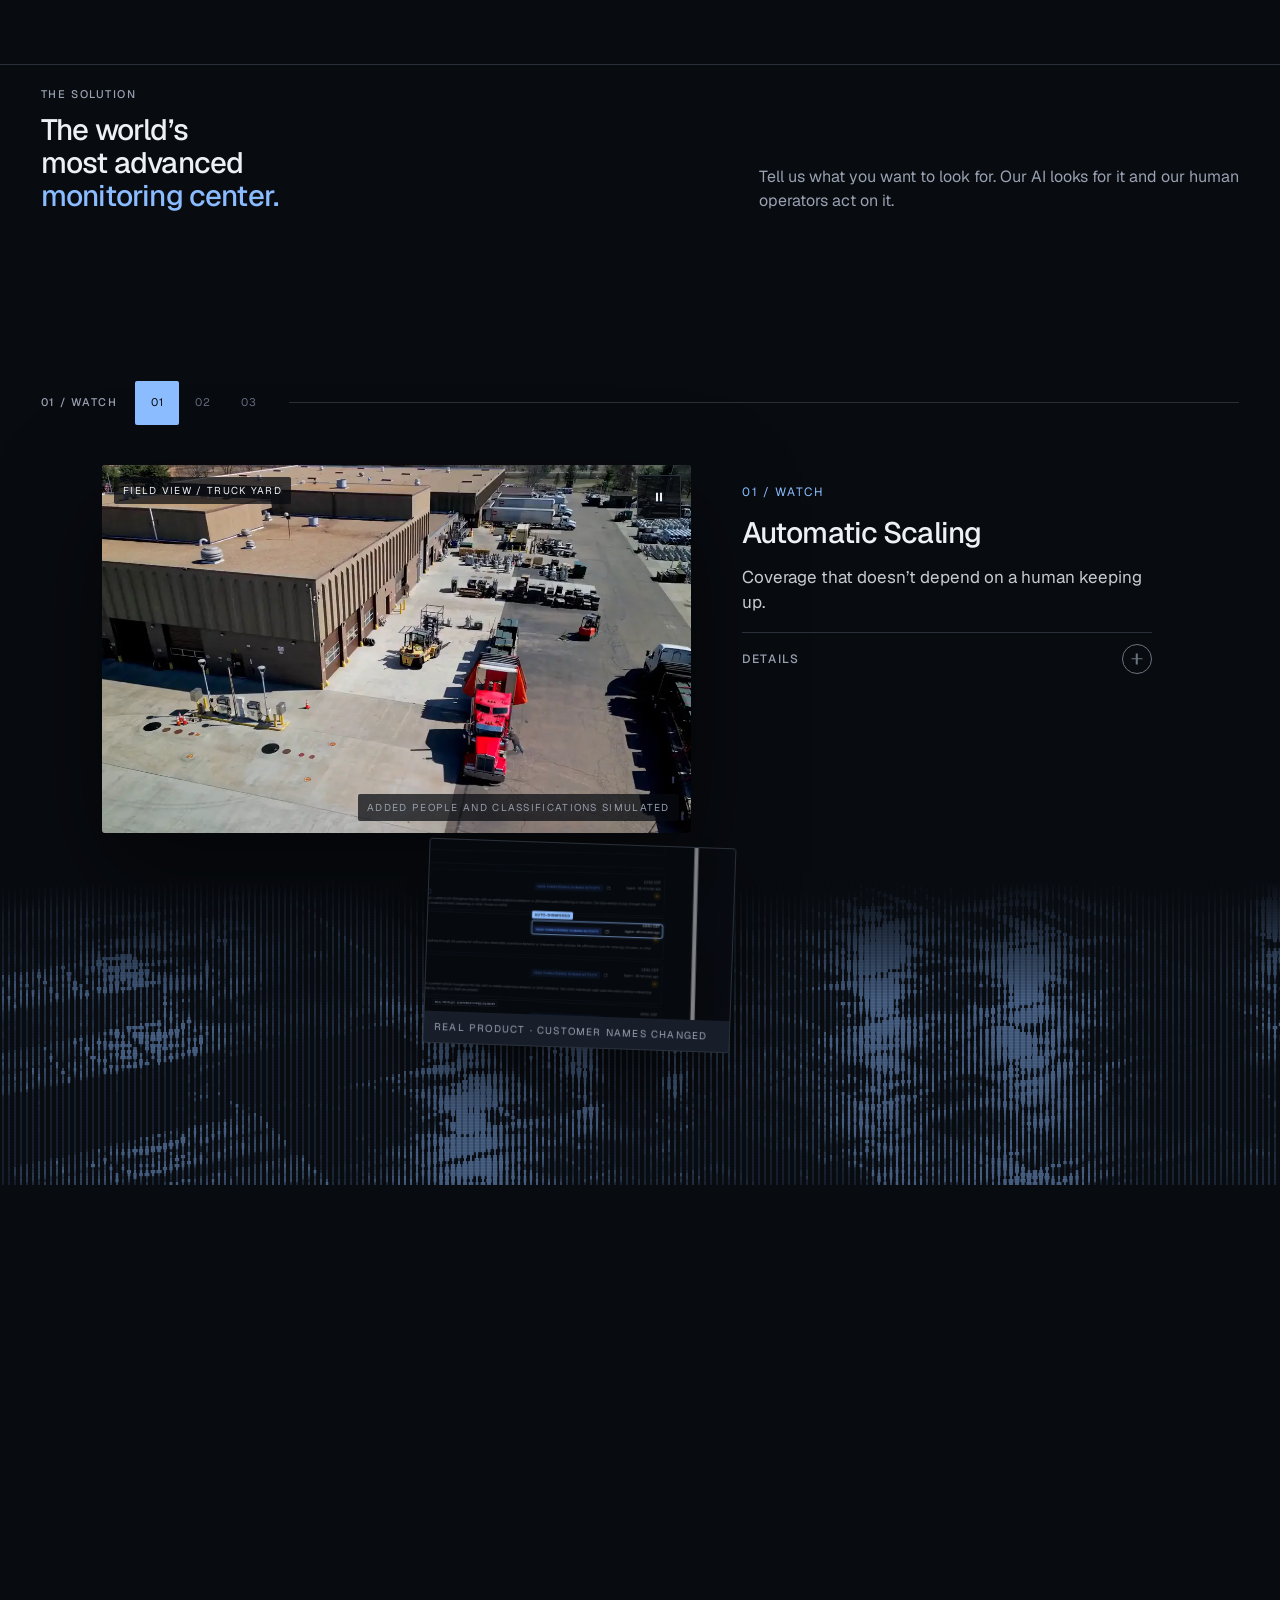
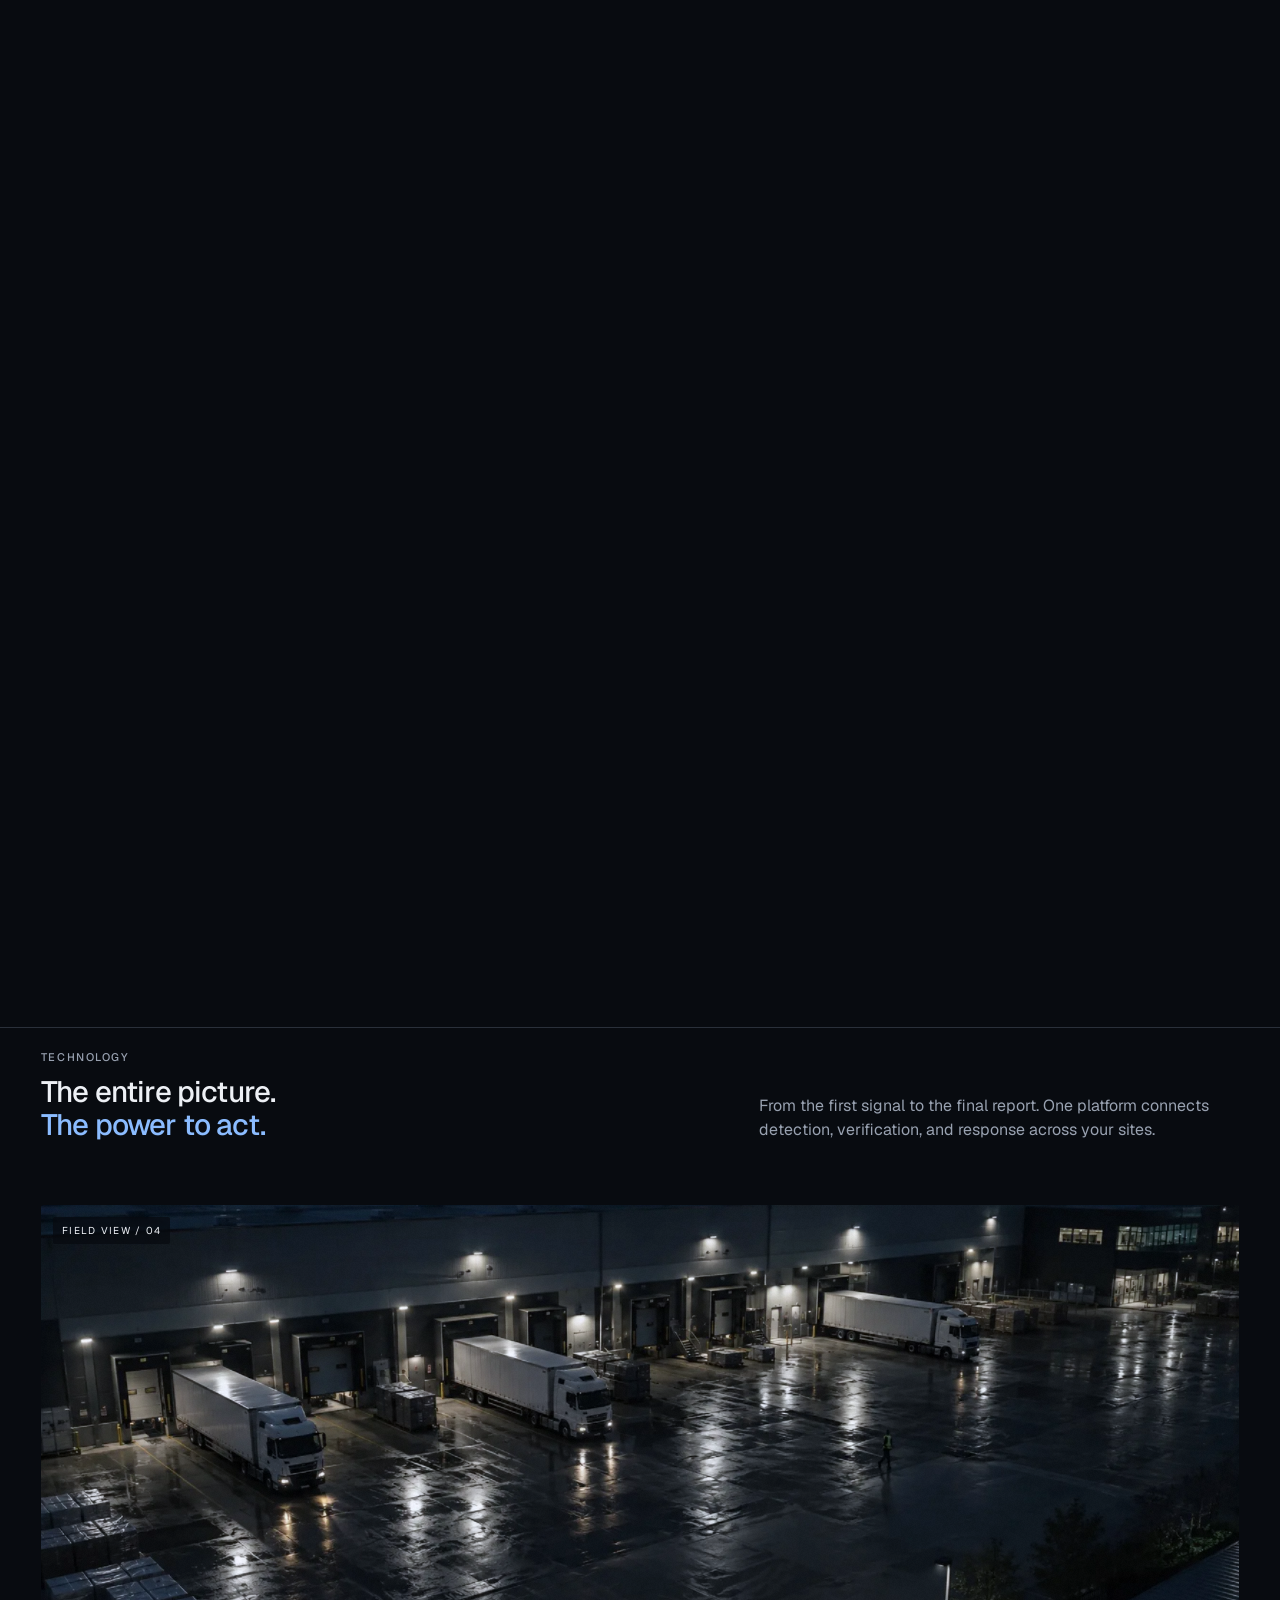
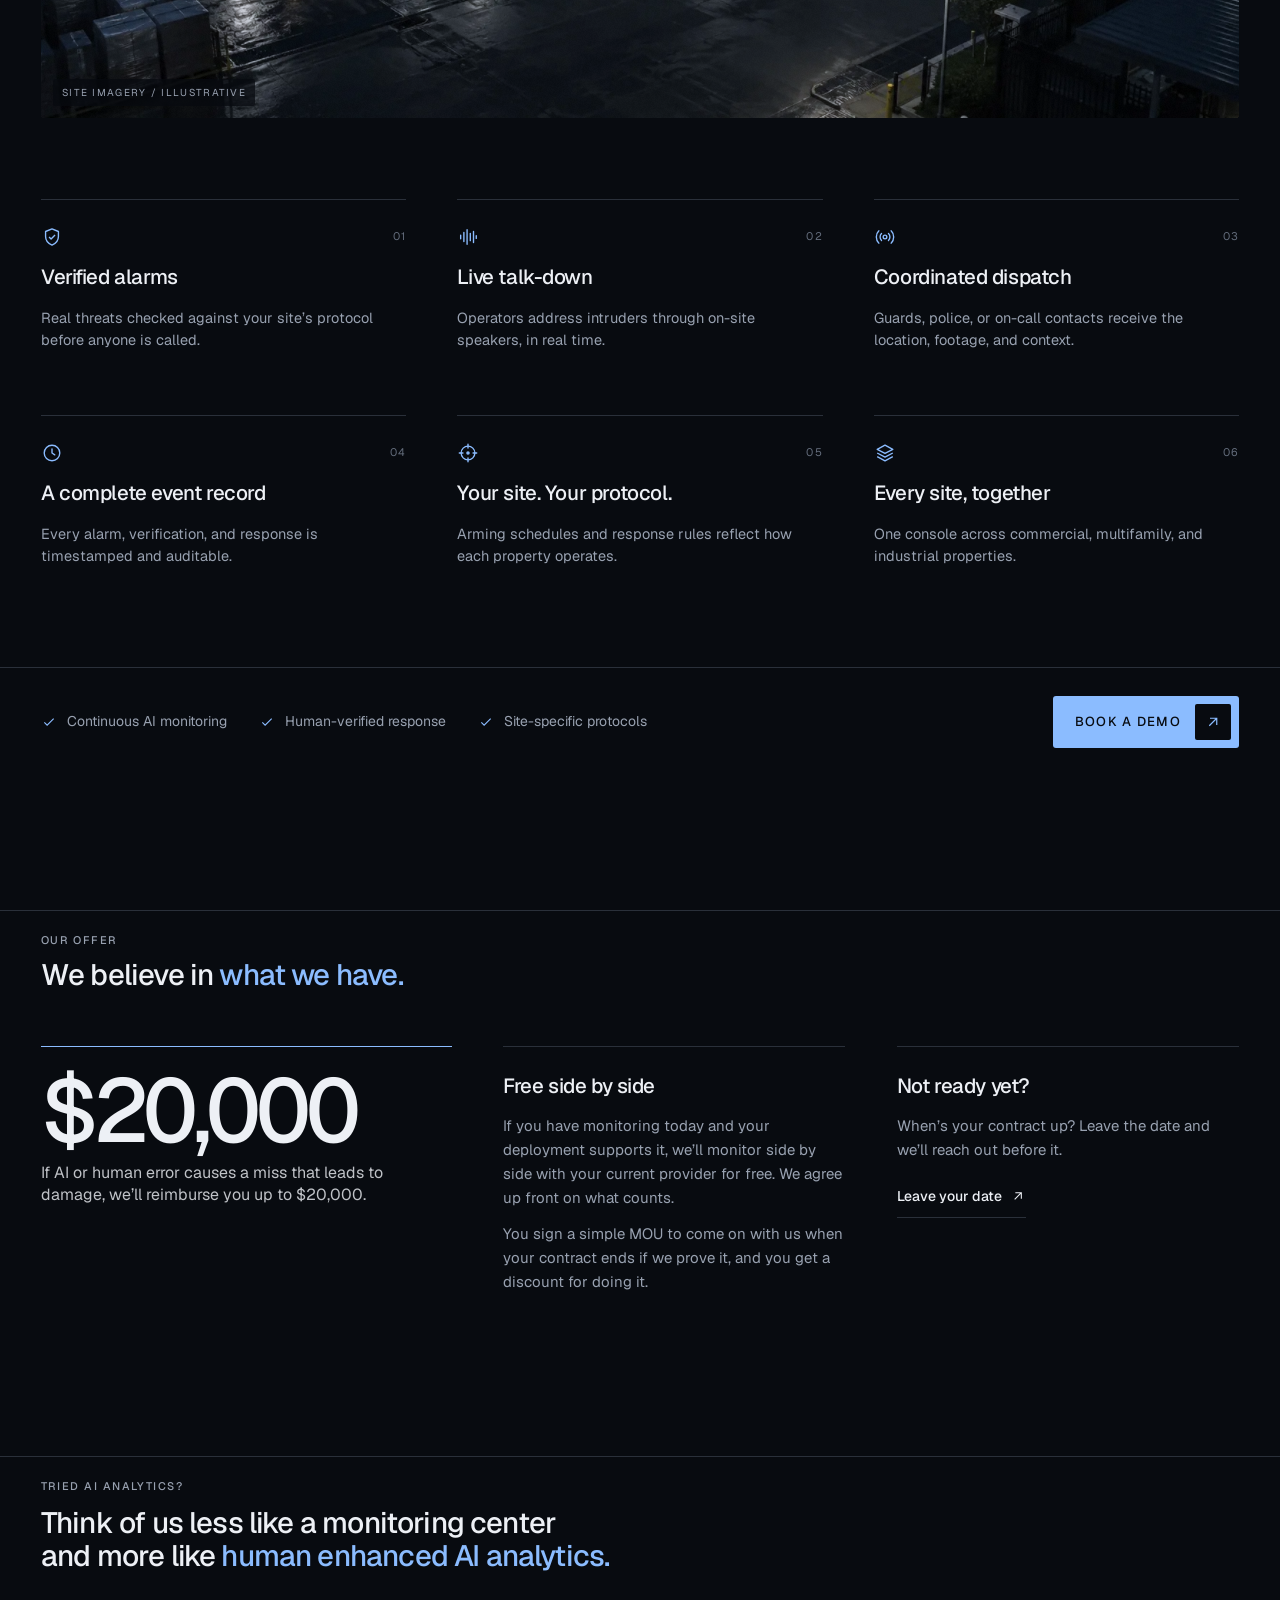
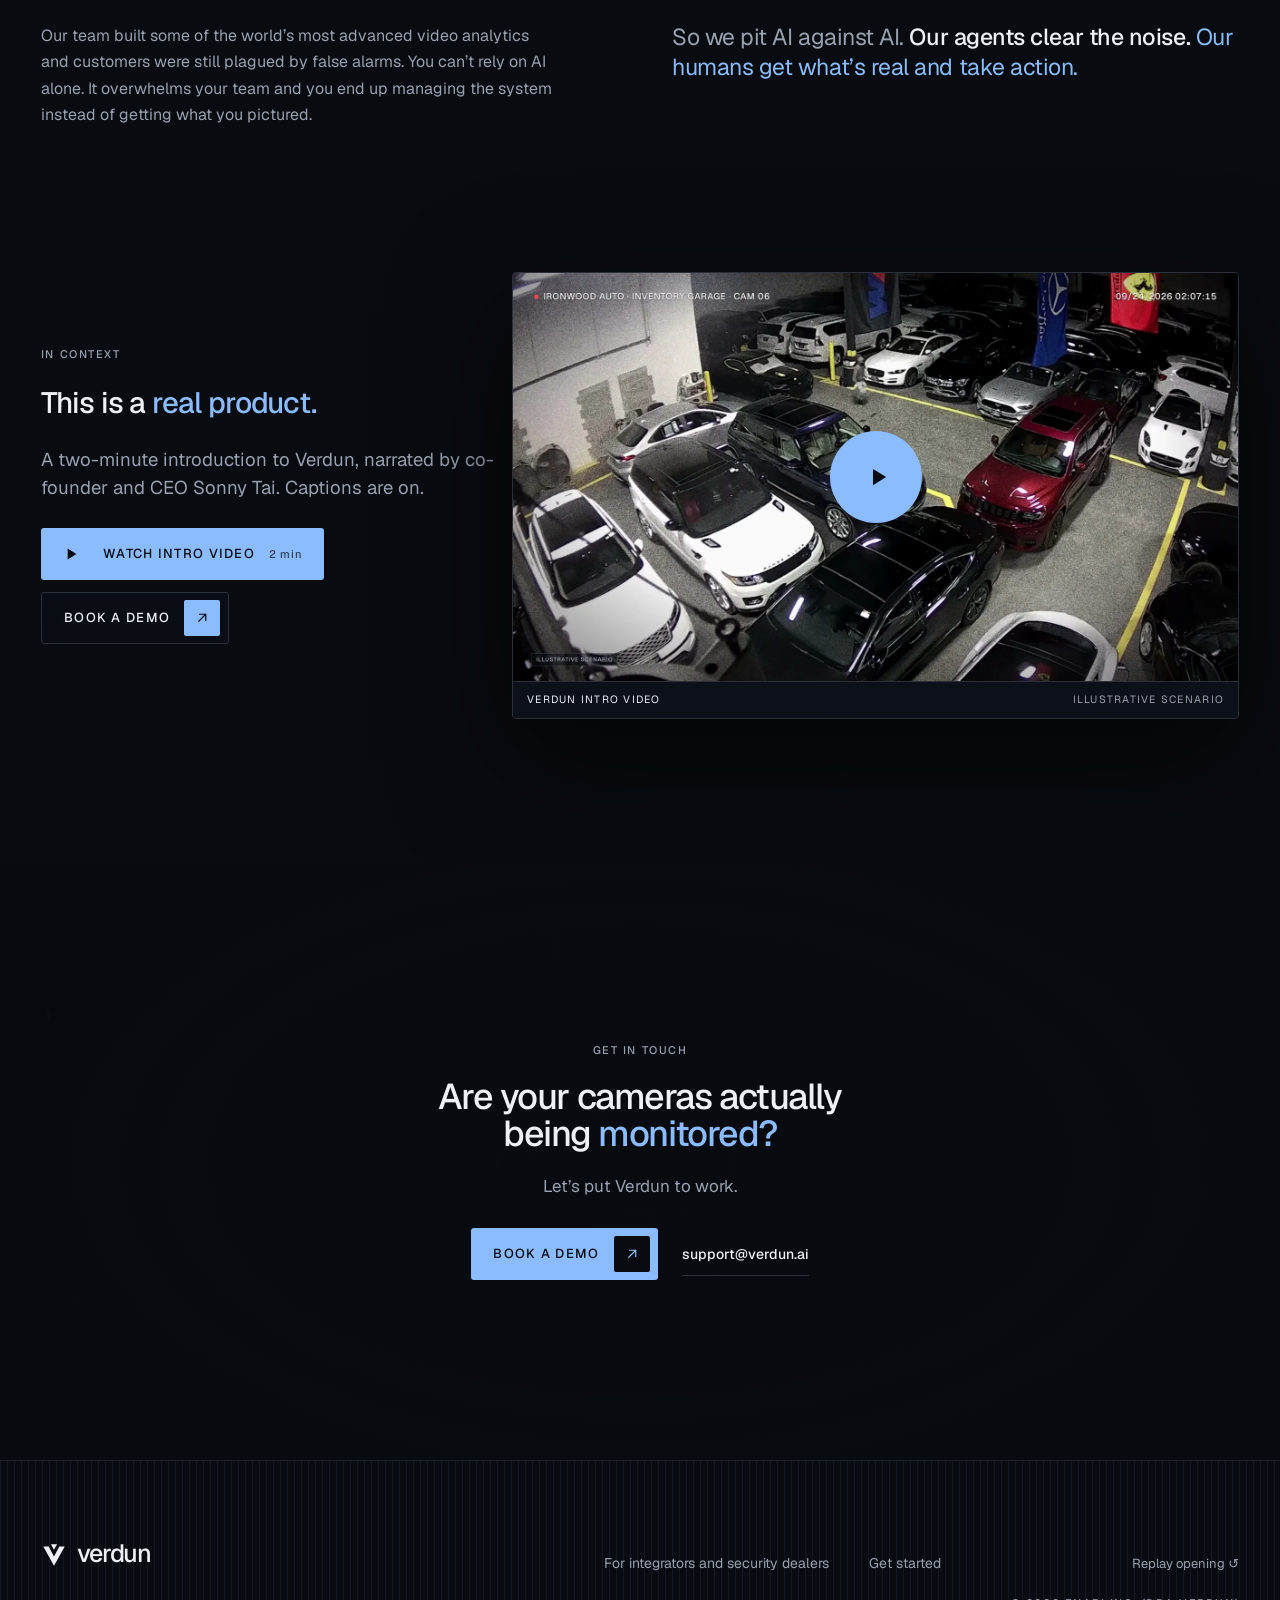
==== commit 8a34bce7: "Ethan's copy and structure: new hero, problem, walkthrough framing, stakes, offer, AI analytics; Get" ====
--- a/index.html
+++ b/index.html
@@ -73,14 +73,10 @@
     <span class="brand__word">verdun</span>
   </a>
   <nav class="nav" aria-label="Primary">
-    <a href="#approach">Our approach</a>
-    <a href="#platform">Technology</a>
-    <a href="about.html">About</a>
-    <a href="https://verdun.ai/essays">Essays</a>
-    <a href="https://verdun.ai/careers">Careers</a>
+    <a href="integrators.html">For integrators and security dealers</a>
   </nav>
   <div class="header__end">
-    <a class="btn btn--ghost btn--sm nav-cta" href="https://verdun.ai/#request" data-magnetic>
+    <a class="btn btn--ghost btn--sm nav-cta" href="get-started.html" data-magnetic>
       <span>Book a demo</span><svg aria-hidden="true"><use href="#i-arrow"/></svg>
     </a>
     <button class="menu-btn" type="button" aria-expanded="false" aria-controls="menu" data-menu-open>
@@ -99,12 +95,11 @@
       <button class="icon-btn" type="button" data-menu-close aria-label="Close menu"><svg><use href="#i-close"/></svg></button>
     </div>
     <ol class="menu__list">
-      <li><a href="#approach"><span class="menu__n">01</span><span class="menu__t">Our approach</span></a></li>
-      <li><a href="#platform"><span class="menu__n">02</span><span class="menu__t">Technology</span></a></li>
+      <li><a href="integrators.html"><span class="menu__n">01</span><span class="menu__t">For integrators and security dealers</span></a></li>
+      <li><a href="get-started.html"><span class="menu__n">02</span><span class="menu__t">Book a demo</span></a></li>
       <li><a href="about.html"><span class="menu__n">03</span><span class="menu__t">About</span></a></li>
       <li><a href="https://verdun.ai/essays"><span class="menu__n">04</span><span class="menu__t">Essays</span></a></li>
       <li><a href="https://verdun.ai/careers"><span class="menu__n">05</span><span class="menu__t">Careers</span></a></li>
-      <li><a href="https://verdun.ai/#request"><span class="menu__n">06</span><span class="menu__t">Book a demo</span></a></li>
     </ol>
     <div class="menu__foot">
       <a href="mailto:support@verdun.ai">support@verdun.ai</a>
@@ -176,11 +171,11 @@
         </div>
         <div class="hero__bottom">
           <h1 class="hero__title" data-split="lines">
-            We built the world’s most advanced <em>monitoring center.</em>
+            Most monitoring is a bet that <em>nothing happens</em> at your property.
           </h1>
           <div class="hero__aside" data-hero-in>
-            <p class="hero__sub"><b>AI agents review every alarm.</b> <em>Trained operators respond to real threats.</em></p>
-            <a class="btn btn--blue" href="https://verdun.ai/#request" data-magnetic><span>Book a demo</span><svg aria-hidden="true"><use href="#i-arrow"/></svg></a>
+            <p class="hero__sub">We built the world’s most advanced monitoring center <em>so you don’t have to take that bet.</em></p>
+            <a class="btn btn--blue" href="get-started.html" data-magnetic><span>Book a demo</span><svg aria-hidden="true"><use href="#i-arrow"/></svg></a>
           </div>
         </div>
       </div>
@@ -188,7 +183,7 @@
       <!-- Receding-world chapter title (appears as the photo recedes) -->
       <div class="recede-copy" data-recede-copy>
         <span class="label">The problem</span>
-        <h2 class="recede-copy__title">Why video monitoring <em>is broken.</em></h2>
+        <h2 class="recede-copy__title">You’re not getting the monitoring <em>you think you are.</em></h2>
       </div>
       <span class="stage__corner tl" aria-hidden="true"></span><span class="stage__corner tr" aria-hidden="true"></span><span class="stage__corner bl" aria-hidden="true"></span><span class="stage__corner br" aria-hidden="true"></span>
     </div>
@@ -201,7 +196,7 @@
   <div class="wrap problem__head">
     <span class="label label--ink" data-reveal>The queue</span>
     <h2 class="display" id="problem-title" data-split="lines">Wind. Rain. Shifting shadows. An employee walking to their car.</h2>
-    <p class="lede" data-reveal>Traditional monitoring turns ordinary activity into alarms, and a real threat waits in line. This walkthrough shows how Verdun keeps the queue clear.</p>
+    <p class="lede" data-reveal>A traditional monitoring center gets flooded with more alarms than people can get through.</p>
   </div>
 
   <!-- Scroll-told queue: five chapters -->
@@ -258,9 +253,9 @@
 
       <div class="queue__narr" aria-live="polite">
         <div class="qsteps-nav" role="tablist" aria-label="Queue chapters">
-          <button type="button" role="tab" data-qgo="0"><span>01</span>Today</button>
+          <button type="button" role="tab" data-qgo="0"><span>01</span>Traditional</button>
           <button type="button" role="tab" data-qgo="1"><span>02</span>Peak hours</button>
-          <button type="button" role="tab" data-qgo="2"><span>03</span>Workarounds</button>
+          <button type="button" role="tab" data-qgo="2"><span>03</span>More bodies</button>
           <button type="button" role="tab" data-qgo="3"><span>04</span>Verdun</button>
           <button type="button" role="tab" data-qgo="4"><span>05</span>The result</button>
         </div>
@@ -269,8 +264,8 @@
 
     <div class="qsteps">
       <article class="qstep" data-qstep="0">
-        <span class="label label--ink">01 / Today</span>
-        <h3>Every person and vehicle becomes a clip for a human to review</h3>
+        <span class="label label--ink">01 / Traditional monitoring</span>
+        <h3>At a traditional center, every detection becomes a clip for a human to review.</h3>
         <p class="stat"><b>22</b><span>cameras across 3 sites.<br>3 human operators.</span></p>
         <details class="more more--ink" data-more>
           <summary><span>How it works</span><i aria-hidden="true"></i></summary>
@@ -286,7 +281,7 @@
       </article>
       <article class="qstep" data-qstep="1">
         <span class="label label--ink">02 / Peak hours</span>
-        <h3>When activity spikes, the queue clutters</h3>
+        <h3>When activity spikes, the queue backs up and a real threat waits its turn.</h3>
         <p class="stat"><b class="is-red">20+&nbsp;min</b><span>#20 in line. The threat is still waiting<br>for an operator to open it.</span></p>
         <details class="more more--ink" data-more>
           <summary><span>How it works</span><i aria-hidden="true"></i></summary>
@@ -301,9 +296,9 @@
         </details>
       </article>
       <article class="qstep" data-qstep="2">
-        <span class="label label--ink">03 / Workarounds</span>
-        <h3>More alarms, the same number of seats</h3>
-        <p class="stat"><b class="stat__words">You lose coverage. Lower quality. You pay more.</b><span>None of it gets a real threat seen faster.</span></p>
+        <span class="label label--ink">03 / More bodies</span>
+        <h3>The only way they can fix that is more bodies, so your price keeps going up.</h3>
+        <p class="stat"><b class="stat__words">You lose coverage. Lower quality. You pay more.</b><span>In the meantime operators clear the queue as fast as they can and mute the cameras that seem low risk.</span></p>
         <details class="more more--ink" data-more>
           <summary><span>How it works</span><i aria-hidden="true"></i></summary>
           <div class="more__body"><div class="more__inner">
@@ -318,7 +313,7 @@
       </article>
       <article class="qstep" data-qstep="3">
         <span class="label label--ink">04 / Verdun</span>
-        <h3>Verdun agents reason before they escalate</h3>
+        <h3>AI agents review every alarm first. They dismiss the noise, log what’s routine, and escalate what’s real.</h3>
         <p class="stat"><b class="is-ink">0:38</b><span>A human sees the alarm in 0:38<br>in this example.</span></p>
         <details class="more more--ink" data-more>
           <summary><span>How it works</span><i aria-hidden="true"></i></summary>
@@ -334,9 +329,9 @@
       </article>
       <article class="qstep" data-qstep="4">
         <span class="label label--ink">05 / The result</span>
-        <h3>The queue never clutters</h3>
+        <h3>An operator gets the clip, a live view, and your protocol on one screen.</h3>
         <p class="stat"><b class="is-ink">&lt;90&nbsp;s</b><span>Every alarm reviewed in under 90 seconds.</span></p>
-        <a class="btn btn--ink" href="https://verdun.ai/#request" data-magnetic><span>Book a demo</span><svg aria-hidden="true"><use href="#i-arrow"/></svg></a>
+        <a class="btn btn--ink" href="get-started.html" data-magnetic><span>Book a demo</span><svg aria-hidden="true"><use href="#i-arrow"/></svg></a>
         <details class="more more--ink" data-more>
           <summary><span>How it works</span><i aria-hidden="true"></i></summary>
           <div class="more__body"><div class="more__inner">
@@ -356,10 +351,13 @@
 
 <!-- ============ APPROACH ============ -->
 <section class="approach" id="approach" aria-labelledby="approach-title">
+  <div class="wrap stakes" data-reveal>
+    <p class="stakes__line"><span>The bet usually pays off because incidents don’t happen every night.</span> <b>But they’re gambling with your property.</b></p>
+  </div>
   <div class="wrap approach__head">
-    <span class="label" data-reveal>Our approach</span>
-    <h2 class="display display--xl" id="approach-title" data-split="lines">Intelligence at scale. <em>Action in the moment.</em></h2>
-    <p class="lede lede--light" data-reveal>Real threats get attention without being buried in routine activity.</p>
+    <span class="label" data-reveal>The solution</span>
+    <h2 class="display display--xl" id="approach-title" data-split="lines">The world’s most advanced <em>monitoring center.</em></h2>
+    <p class="lede lede--light" data-reveal>Tell us what you want to look for. Our AI looks for it and our human operators act on it.</p>
   </div>
 
   <div class="proc" data-proc>
@@ -415,6 +413,7 @@
             <details class="more" data-more>
               <summary><span>Details</span><i aria-hidden="true"></i></summary>
               <div class="more__body"><div class="more__inner">
+                <p>AI looks at every clip and decides whether it needs a human, based on what you want monitored at your site. One site might be set up for a person with a gun, another for a person loitering.</p>
                 <p>Environmental triggers and authorized activity are separated from real threats against your site’s protocol.</p>
                 <p>Motion alone isn’t a threat. Verdun checks what happened against your response protocol so an operator receives a verified incident with the context to act.</p>
               </div></div>
@@ -432,12 +431,12 @@
           <div class="chap__text" data-depth="0.7">
             <span class="chap__n">03 / Respond</span>
             <h3>Put response in motion.</h3>
-            <p>A trained operator on every real threat.</p>
-            <a class="btn btn--blue chap__cta" href="https://verdun.ai/#request" data-magnetic><span>Book a demo</span><svg aria-hidden="true"><use href="#i-arrow"/></svg></a>
+            <p>Our operators aren’t bogged down trying to clear a queue, so they pay real attention to your property.</p>
+            <a class="btn btn--blue chap__cta" href="get-started.html" data-magnetic><span>Book a demo</span><svg aria-hidden="true"><use href="#i-arrow"/></svg></a>
             <details class="more" data-more>
               <summary><span>Details</span><i aria-hidden="true"></i></summary>
               <div class="more__body"><div class="more__inner">
-                <p>Verified threats go to our operators, trained on your site’s protocol, for talk-down, dispatch, and notification.</p>
+                <p>Our human operators are active 24/7 to review alerts. They call the police, text you about what’s going on, and send you reports. You also get a text line into our monitoring center, so you can text us at any time.</p>
                 <p>When an agent escalates, the operator gets the clip, a live view, the agent’s assessment, and your protocol on one screen. They talk down intruders through on-site speakers, dispatch police or guards, and send your team an update the agent has already drafted.</p>
               </div></div>
             </details>
@@ -481,7 +480,42 @@
       <li><svg aria-hidden="true"><use href="#i-check"/></svg>Human-verified response</li>
       <li><svg aria-hidden="true"><use href="#i-check"/></svg>Site-specific protocols</li>
     </ul>
-    <a class="btn btn--blue" href="https://verdun.ai/#request" data-magnetic><span>Book a demo</span><svg aria-hidden="true"><use href="#i-arrow"/></svg></a>
+    <a class="btn btn--blue" href="get-started.html" data-magnetic><span>Book a demo</span><svg aria-hidden="true"><use href="#i-arrow"/></svg></a>
+  </div>
+</section>
+
+<!-- ============ INCENTIVE ============ -->
+<section class="offer" id="offer" aria-labelledby="offer-title">
+  <div class="wrap offer__head">
+    <span class="label" data-reveal>Our offer</span>
+    <h2 class="display" id="offer-title" data-split="lines">We believe in <em>what we have.</em></h2>
+  </div>
+  <div class="wrap offer__grid">
+    <article class="offer__item offer__item--lead" data-reveal>
+      <p class="stat stat--dark"><b>$20,000</b><span>If AI or human error causes a miss that leads to damage, we’ll reimburse you up to $20,000.</span></p>
+    </article>
+    <article class="offer__item" data-reveal>
+      <h3>Free side by side</h3>
+      <p>If you have monitoring today and your deployment supports it, we’ll monitor side by side with your current provider for free. We agree up front on what counts.</p>
+      <p>You sign a simple MOU to come on with us when your contract ends if we prove it, and you get a discount for doing it.</p>
+    </article>
+    <article class="offer__item" data-reveal>
+      <h3>Not ready yet?</h3>
+      <p>When’s your contract up? Leave the date and we’ll reach out before it.</p>
+      <a class="text-link" href="get-started.html">Leave your date <svg aria-hidden="true"><use href="#i-arrow"/></svg></a>
+    </article>
+  </div>
+</section>
+
+<!-- ============ HUMAN ENHANCED AI ANALYTICS ============ -->
+<section class="heaa" aria-labelledby="heaa-title">
+  <div class="wrap heaa__inner">
+    <span class="label" data-reveal>Tried AI analytics?</span>
+    <h2 class="display" id="heaa-title" data-split="lines">Think of us less like a monitoring center and more like <em>human enhanced AI analytics.</em></h2>
+    <div class="heaa__cols" data-reveal>
+      <p>Our team built some of the world’s most advanced video analytics and customers were still plagued by false alarms. You can’t rely on AI alone. It overwhelms your team and you end up managing the system instead of getting what you pictured.</p>
+      <p class="heaa__punch">So we pit AI against AI. <b>Our agents clear the noise.</b> <em>Our humans get what’s real and take action.</em></p>
+    </div>
   </div>
 </section>
 
@@ -492,7 +526,7 @@
       <span class="label" data-reveal>In context</span>
       <h2 class="display display--xl" id="product-title" data-split="lines">This is a <em>real product.</em></h2>
       <p class="lede lede--light" data-reveal>A two-minute introduction to Verdun, narrated by co-founder and CEO Sonny Tai. Captions are on.</p>
-      <div class="btn-row" data-reveal><button class="btn btn--blue" type="button" data-open-film data-magnetic><svg aria-hidden="true"><use href="#i-play"/></svg><span>Watch intro video</span><small>2 min</small></button><a class="btn btn--ghost" href="https://verdun.ai/#request" data-magnetic><span>Book a demo</span><svg aria-hidden="true"><use href="#i-arrow"/></svg></a></div>
+      <div class="btn-row" data-reveal><button class="btn btn--blue" type="button" data-open-film data-magnetic><svg aria-hidden="true"><use href="#i-play"/></svg><span>Watch intro video</span><small>2 min</small></button><a class="btn btn--ghost" href="get-started.html" data-magnetic><span>Book a demo</span><svg aria-hidden="true"><use href="#i-arrow"/></svg></a></div>
     </div>
     <div class="deck" data-deck aria-label="Product frames">
       <figure class="deck__card deck__card--film">
@@ -515,7 +549,7 @@
     <h2 class="request__title" id="request-title" data-split="lines">Are your cameras actually being <em>monitored?</em></h2>
     <p class="request__lede" data-reveal>Let’s put Verdun to work.</p>
     <div class="request__actions" data-reveal>
-      <a class="btn btn--blue" href="https://verdun.ai/#request" data-magnetic><span>Book a demo</span><svg aria-hidden="true"><use href="#i-arrow"/></svg></a>
+      <a class="btn btn--blue" href="get-started.html" data-magnetic><span>Book a demo</span><svg aria-hidden="true"><use href="#i-arrow"/></svg></a>
       <a class="text-link" href="mailto:support@verdun.ai">support@verdun.ai</a>
     </div>
   </div>
@@ -529,6 +563,9 @@
       <a class="brand" href="#top"><svg class="brand__mark" aria-hidden="true"><use href="#i-mark"/></svg><span class="brand__word">verdun</span></a>
     </div>
     <nav class="footer__nav" aria-label="Company">
+      <a href="integrators.html">For integrators and security dealers</a>
+      <a href="get-started.html">Get started</a>
+      <a href="#approach">How it works</a>
       <a href="about.html">About</a>
       <a href="https://verdun.ai/essays">Essays</a>
       <a href="https://verdun.ai/careers">Careers</a>
--- a/css/style.css
+++ b/css/style.css
@@ -638,7 +638,7 @@
   .file__photo { grid-row: span 2; }
 }
 
-.hero__aside .hero__sub { white-space: nowrap; font-size: clamp(17px, 1.55vw, 24px); font-weight: 500; letter-spacing: -.025em; line-height: 1.15; color: var(--fg); }
+.hero__aside .hero__sub { white-space: normal; text-wrap: balance; max-width: 19em; font-size: clamp(17px, 1.45vw, 22px); font-weight: 500; letter-spacing: -.025em; line-height: 1.15; color: var(--fg); }
 .hero__aside .hero__sub b { font-weight: 500; display: block; }
 .hero__aside .hero__sub em { display: block; }
 .hero__aside .hero__sub em { color: var(--blue); }
@@ -681,6 +681,83 @@
 .product__pin { position: relative; height: auto; padding: clamp(100px, 16vh, 180px) 0; overflow: visible; }
 .deck { height: auto; perspective: none; }
 .deck__card { position: relative; top: auto; transform: none; }
+
+/* ---------- stakes line ---------- */
+.stakes { padding-bottom: clamp(90px, 16vh, 180px); }
+.stakes__line { max-width: 22em; margin: 0 auto; text-align: center; font-size: clamp(24px, 2.6vw, 40px); font-weight: 500; letter-spacing: -.03em; line-height: 1.15; text-wrap: balance; }
+.stakes__line span { color: var(--muted); }
+.stakes__line b { font-weight: 500; color: var(--fg); }
+
+/* ---------- incentive ---------- */
+.offer { position: relative; padding: clamp(110px, 18vh, 200px) 0 0; }
+.offer__head { display: grid; gap: 12px; padding-top: 22px; border-top: 1px solid var(--line); padding-bottom: clamp(36px, 6vh, 64px); }
+.offer__grid { display: grid; grid-template-columns: minmax(0, 1.2fr) minmax(0, 1fr) minmax(0, 1fr); gap: clamp(28px, 4vw, 72px); align-items: start; }
+.offer__item { display: grid; gap: 12px; align-content: start; padding-top: 24px; border-top: 1px solid var(--line); }
+.offer__item h3 { font-size: clamp(20px, 1.6vw, 24px); font-weight: 500; letter-spacing: -.02em; }
+.offer__item p { font-size: 15px; line-height: 1.6; color: var(--muted); max-width: 30em; }
+.offer__item .text-link { justify-self: start; }
+.offer__item--lead { border-top-color: var(--blue); }
+.stat--dark b { color: var(--fg); }
+.stat--dark span { color: rgba(237, 240, 245, .8); font-size: 16px; max-width: 24em; }
+
+/* ---------- human enhanced AI analytics ---------- */
+.heaa { padding: clamp(110px, 18vh, 200px) 0 0; }
+.heaa__inner { display: grid; gap: 14px; padding-top: 22px; border-top: 1px solid var(--line); }
+.heaa__inner .display { max-width: 24em; }
+.heaa__cols { display: grid; grid-template-columns: minmax(0, 1fr) minmax(0, 1fr); gap: clamp(28px, 5vw, 96px); margin-top: clamp(20px, 4vh, 40px); align-items: start; }
+.heaa__cols p { font-size: 16px; line-height: 1.65; color: var(--muted); max-width: 32em; }
+.heaa__cols .heaa__punch { font-size: clamp(20px, 1.8vw, 28px); line-height: 1.3; letter-spacing: -.02em; color: var(--muted); }
+.heaa__punch b { font-weight: 500; color: var(--fg); }
+.heaa__punch em { color: var(--blue); }
+@media (max-width: 900px) {
+  .offer__grid, .heaa__cols { grid-template-columns: 1fr; }
+}
+
+/* ---------- sub pages: get started, integrators ---------- */
+.page { padding-top: clamp(130px, 20vh, 200px); padding-bottom: clamp(90px, 14vh, 160px); }
+.page__head { display: grid; gap: 14px; padding-bottom: clamp(32px, 6vh, 56px); max-width: 52em; }
+.page__title { font-size: clamp(30px, 3.2vw, 50px); font-weight: 500; letter-spacing: -.035em; line-height: 1.06; text-wrap: balance; }
+.page__title em { color: var(--blue); }
+.page__title--lg { font-size: clamp(40px, 5.4vw, 84px); letter-spacing: -.045em; line-height: .98; }
+.page__lede { font-size: clamp(17px, 1.4vw, 20px); line-height: 1.5; color: var(--muted); max-width: 34em; }
+.page__cta { display: flex; align-items: center; gap: 24px; flex-wrap: wrap; margin-top: 10px; }
+.steps { display: grid; grid-template-columns: repeat(4, minmax(0, 1fr)); gap: clamp(20px, 2.4vw, 40px); margin-bottom: clamp(36px, 6vh, 64px); counter-reset: step; }
+.step { display: grid; gap: 14px; align-content: start; padding-top: 22px; border-top: 1px solid var(--line); }
+.step__n { font-size: 12px; letter-spacing: .14em; color: var(--blue); }
+.step p { font-size: clamp(18px, 1.5vw, 22px); font-weight: 500; letter-spacing: -.02em; line-height: 1.3; }
+.page__grid { display: grid; grid-template-columns: repeat(3, minmax(0, 1fr)); gap: clamp(16px, 2vw, 28px); margin-top: clamp(64px, 10vh, 110px); }
+.page__card { display: grid; gap: 12px; align-content: start; padding: 22px; border: 1px solid var(--line); border-radius: 3px; background: var(--bg-2); background-image: var(--hair); }
+.page__card p { font-size: 15.5px; line-height: 1.55; color: rgba(237, 240, 245, .84); }
+.page__head--hero { max-width: 60em; }
+.page__media { margin: clamp(8px, 2vh, 20px) 0 clamp(64px, 10vh, 120px); border: 1px solid var(--line); border-radius: 3px; overflow: hidden; background: var(--slate); }
+.page__media img { width: 100%; aspect-ratio: 21 / 9; object-fit: cover; object-position: 50% 30%; }
+.page__media figcaption { padding: 10px 14px; font-size: 10.5px; letter-spacing: .12em; text-transform: uppercase; color: var(--muted); border-top: 1px solid var(--line); }
+.rows { display: grid; }
+.row { display: grid; grid-template-columns: minmax(0, .8fr) minmax(0, 2fr); gap: clamp(20px, 4vw, 80px); padding: clamp(32px, 6vh, 56px) 0; border-top: 1px solid var(--line); }
+.row > .label { padding-top: 8px; }
+.row__body { display: grid; gap: 14px; max-width: 46em; min-width: 0; }
+.row > * { min-width: 0; }
+.row__body h2, .page__title { overflow-wrap: break-word; }
+.row__body h2 { font-size: clamp(24px, 2.3vw, 36px); font-weight: 500; letter-spacing: -.028em; line-height: 1.12; }
+.row__body p { font-size: 16px; line-height: 1.6; color: var(--muted); }
+.row__body .row__stat { margin-top: 10px; padding-top: 20px; border-top: 1px solid var(--line); }
+.row__body .row__stat span { color: rgba(237, 240, 245, .8); }
+.row--offer { border-top-color: var(--blue); }
+.split { display: grid; grid-template-columns: 1fr 1fr; gap: clamp(16px, 3vw, 48px); padding-bottom: 6px; }
+.split h3 { font-size: 13px; letter-spacing: .14em; text-transform: uppercase; color: var(--blue); font-weight: 500; margin-bottom: 8px; }
+.split p { font-size: 17px; color: var(--fg); line-height: 1.5; }
+@media (max-width: 900px) {
+  .steps { grid-template-columns: 1fr 1fr; }
+  .page__grid { grid-template-columns: 1fr; }
+  .row { grid-template-columns: 1fr; gap: 10px; }
+}
+@media (max-width: 560px) {
+  .btn { white-space: normal; text-align: left; line-height: 1.25; max-width: 100%; }
+  .btn--lg { --h: 54px; font-size: 12.5px; padding-left: 18px; }
+  .btn--lg svg { width: 40px; height: 40px; padding: 11px; }
+  .steps, .split { grid-template-columns: 1fr; }
+  .page__media img { aspect-ratio: 16 / 10; }
+}
 
 /* ---------- responsive ---------- */
 @media (max-width: 1180px) {
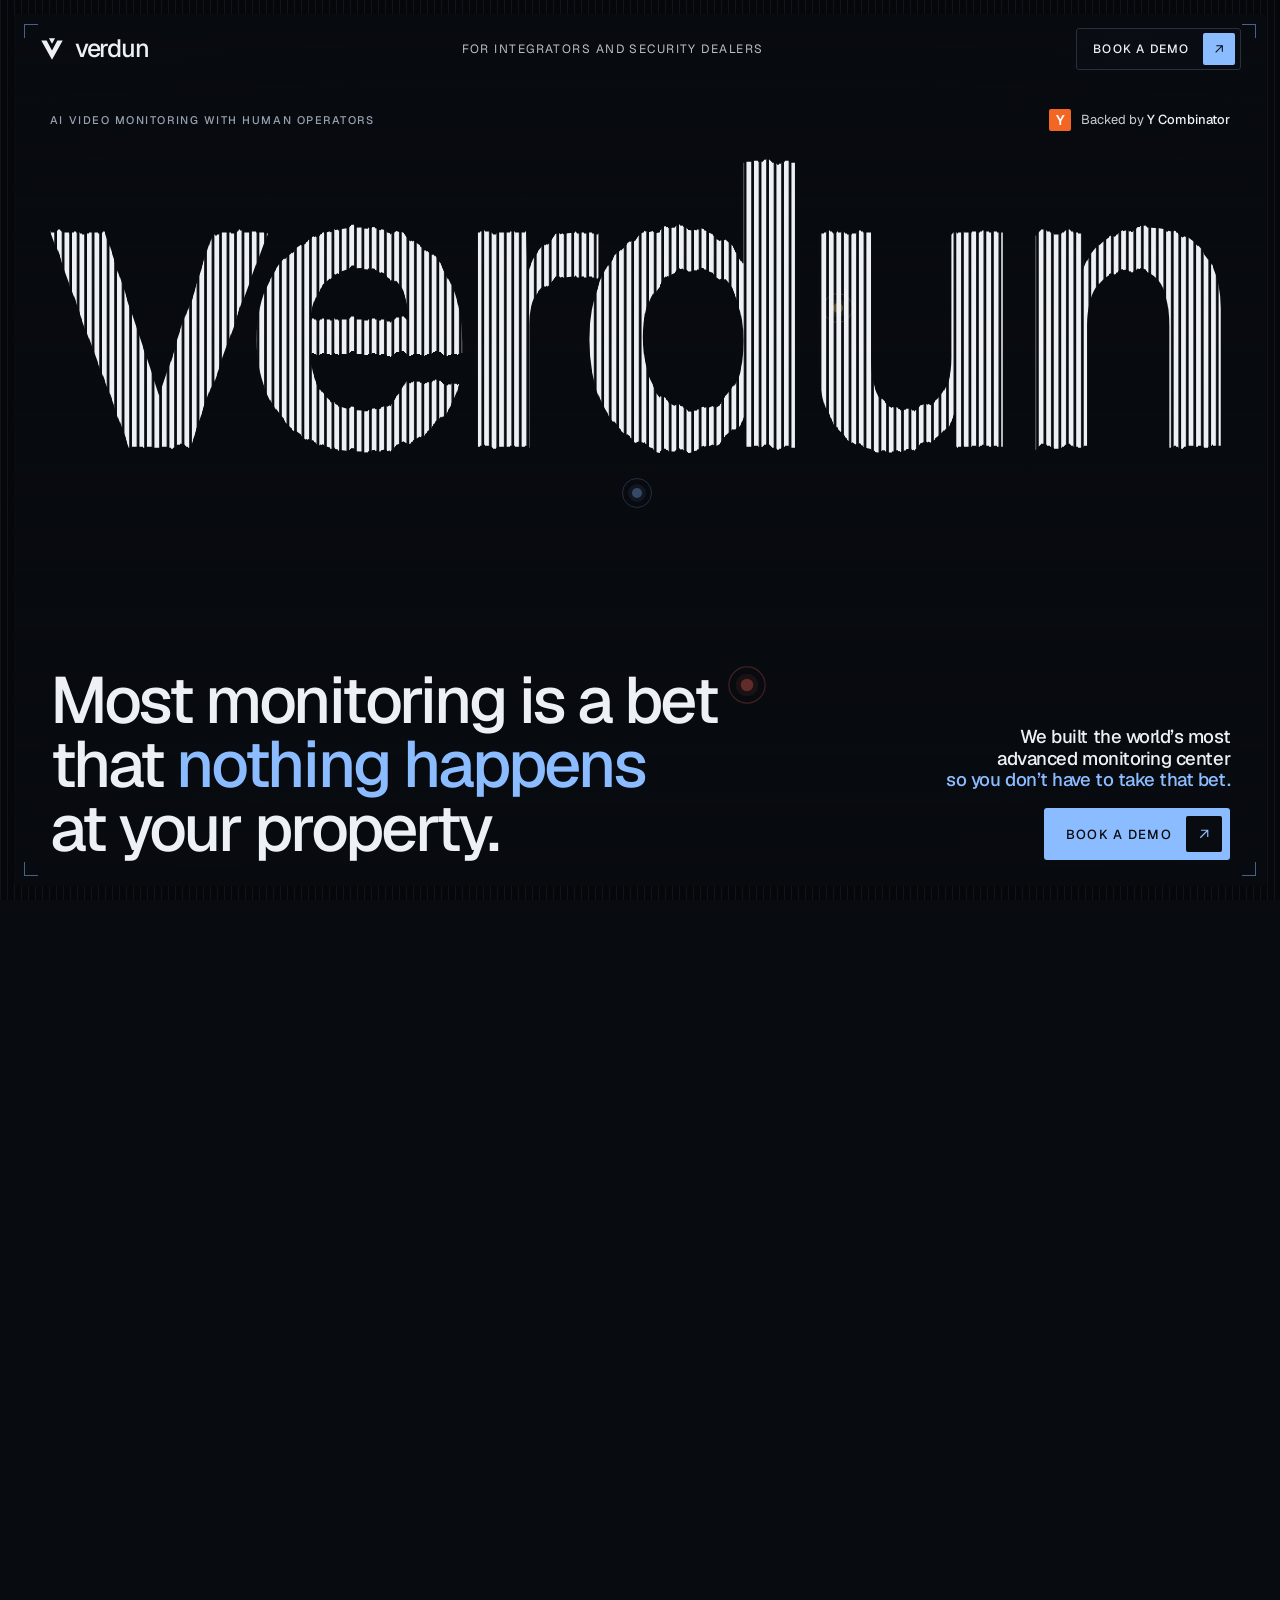
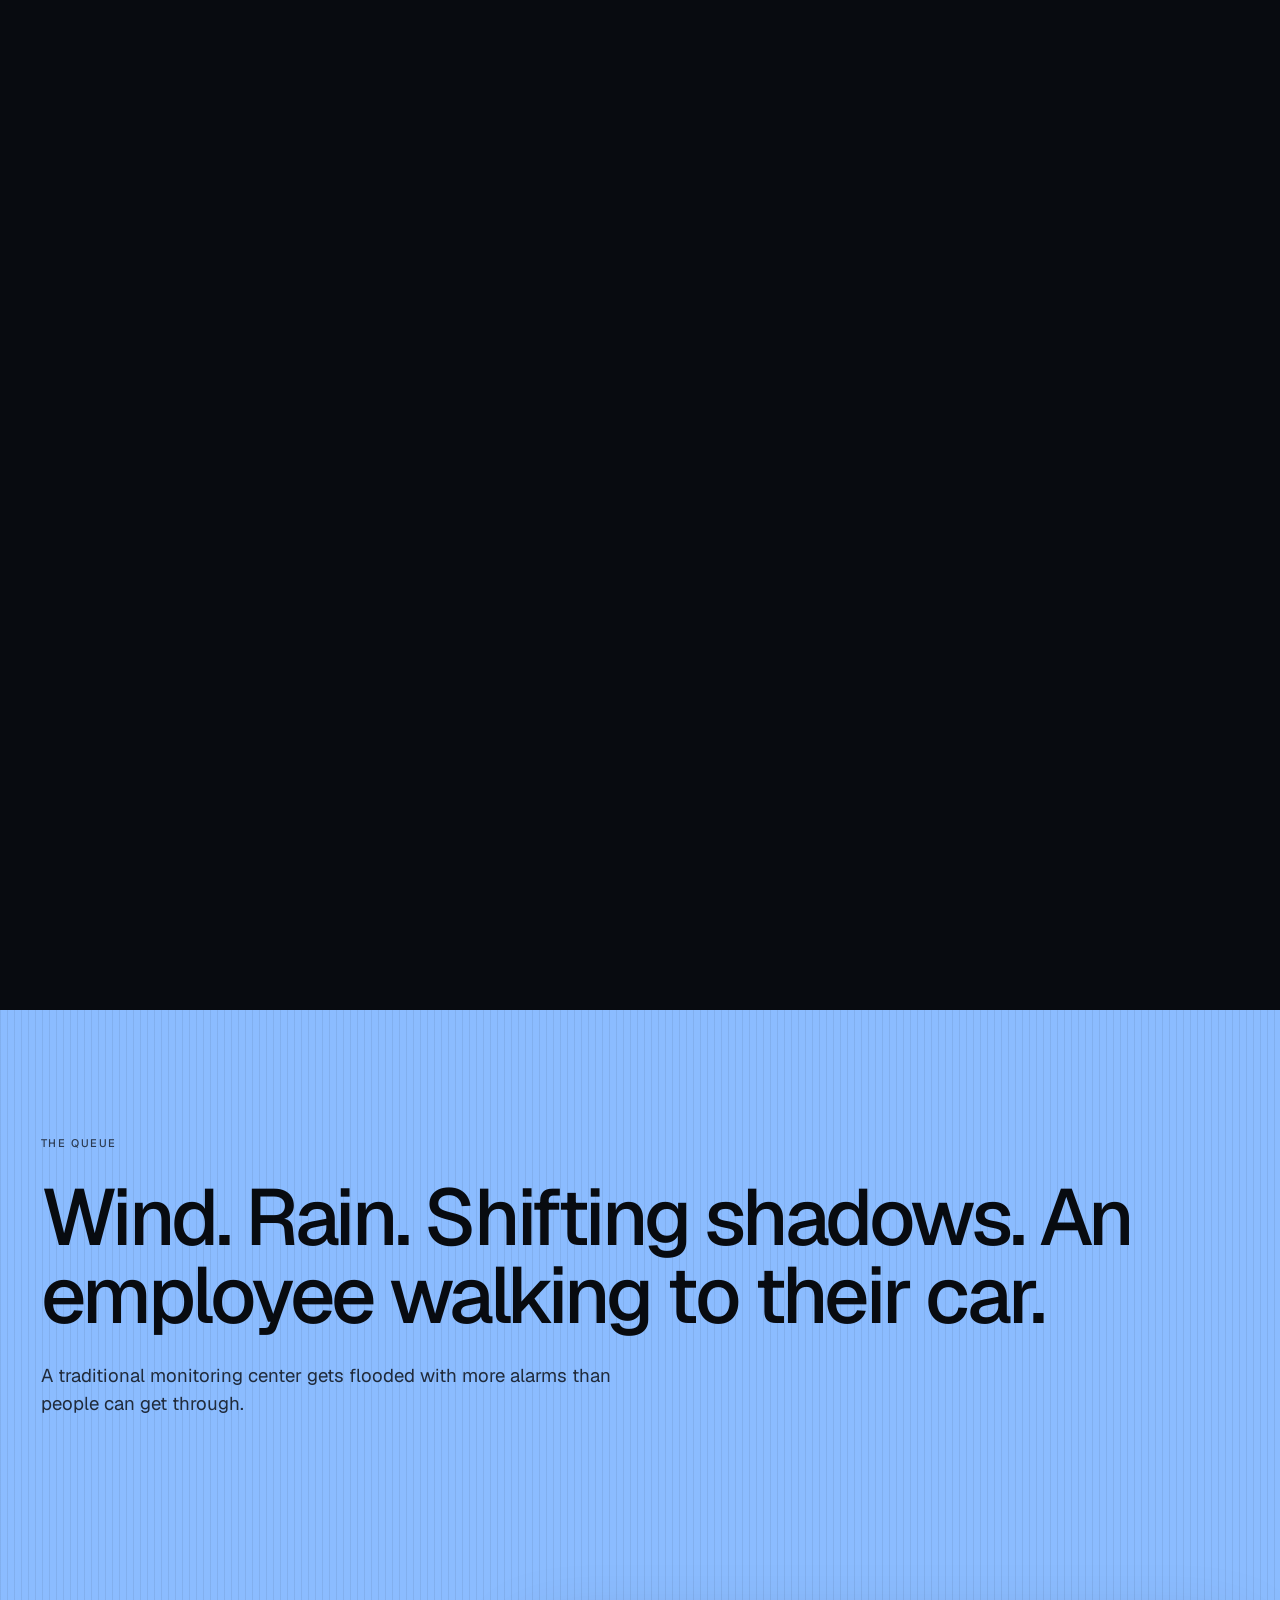
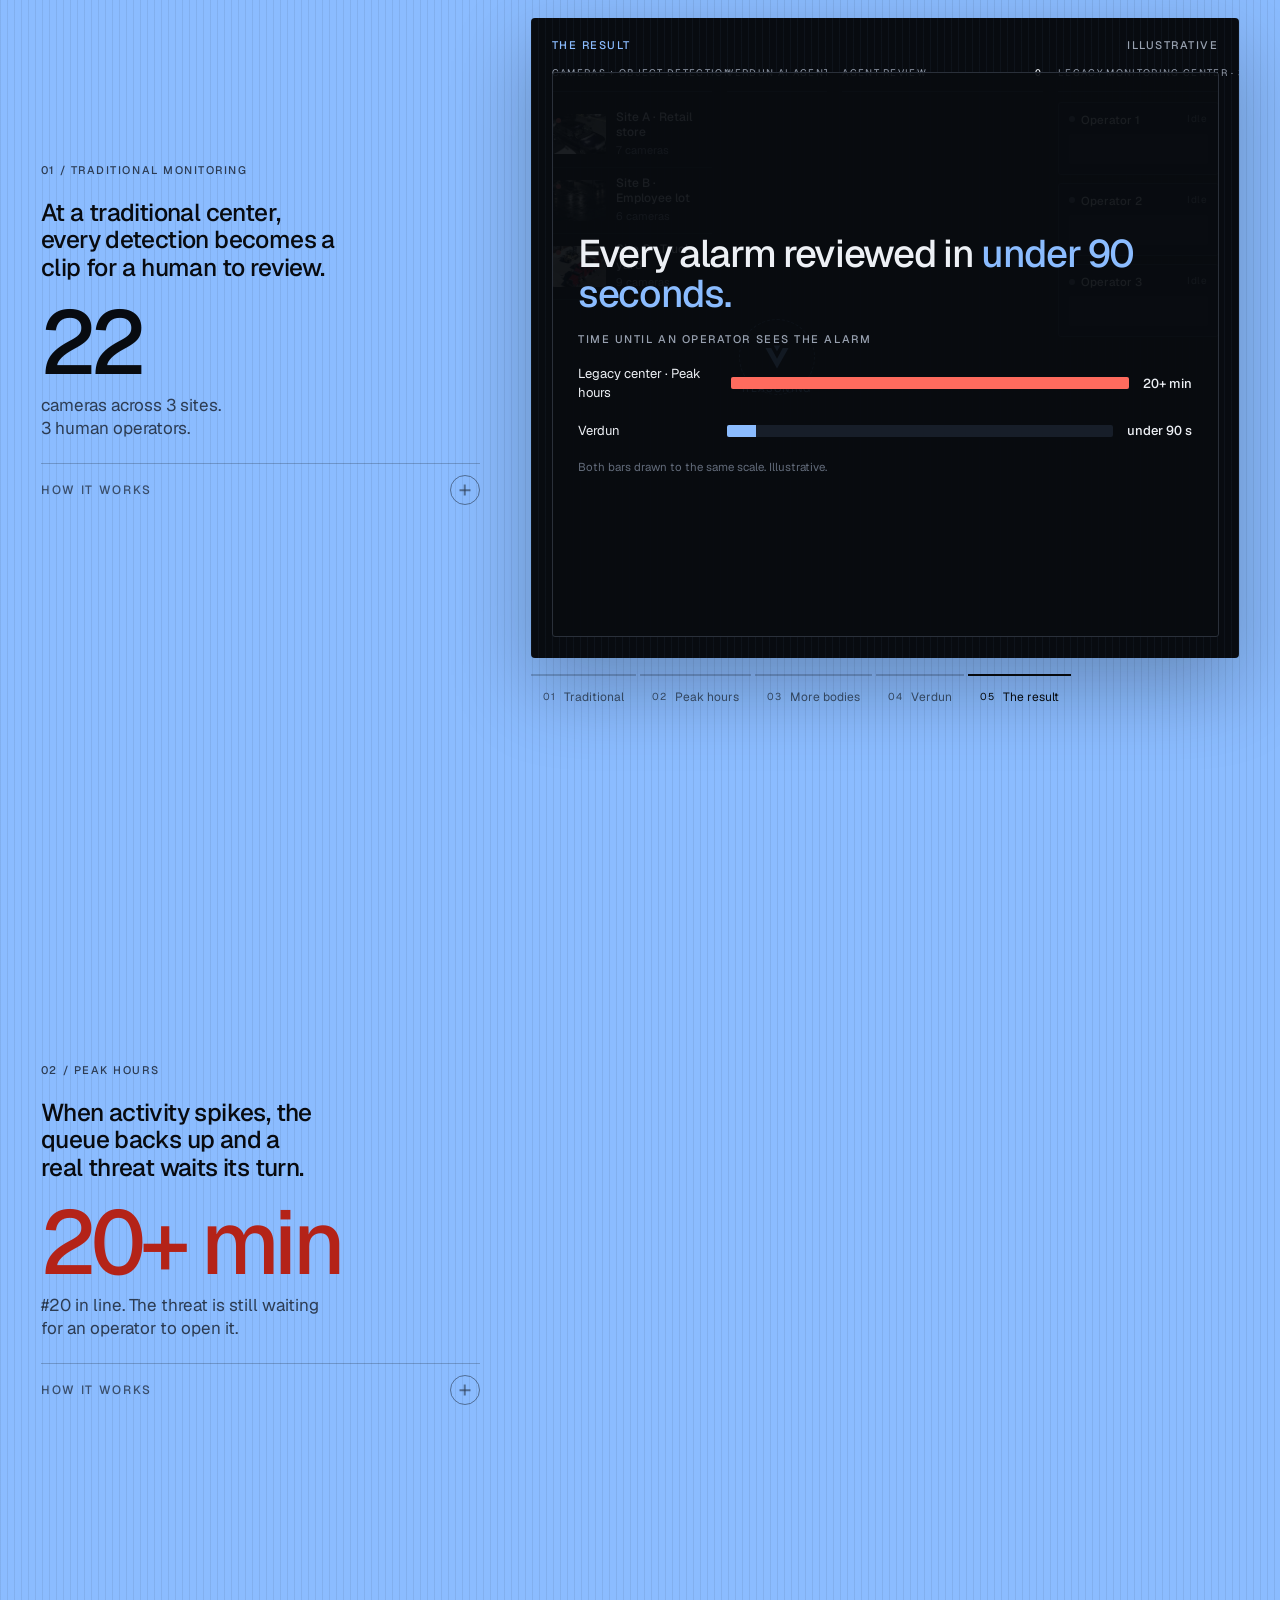
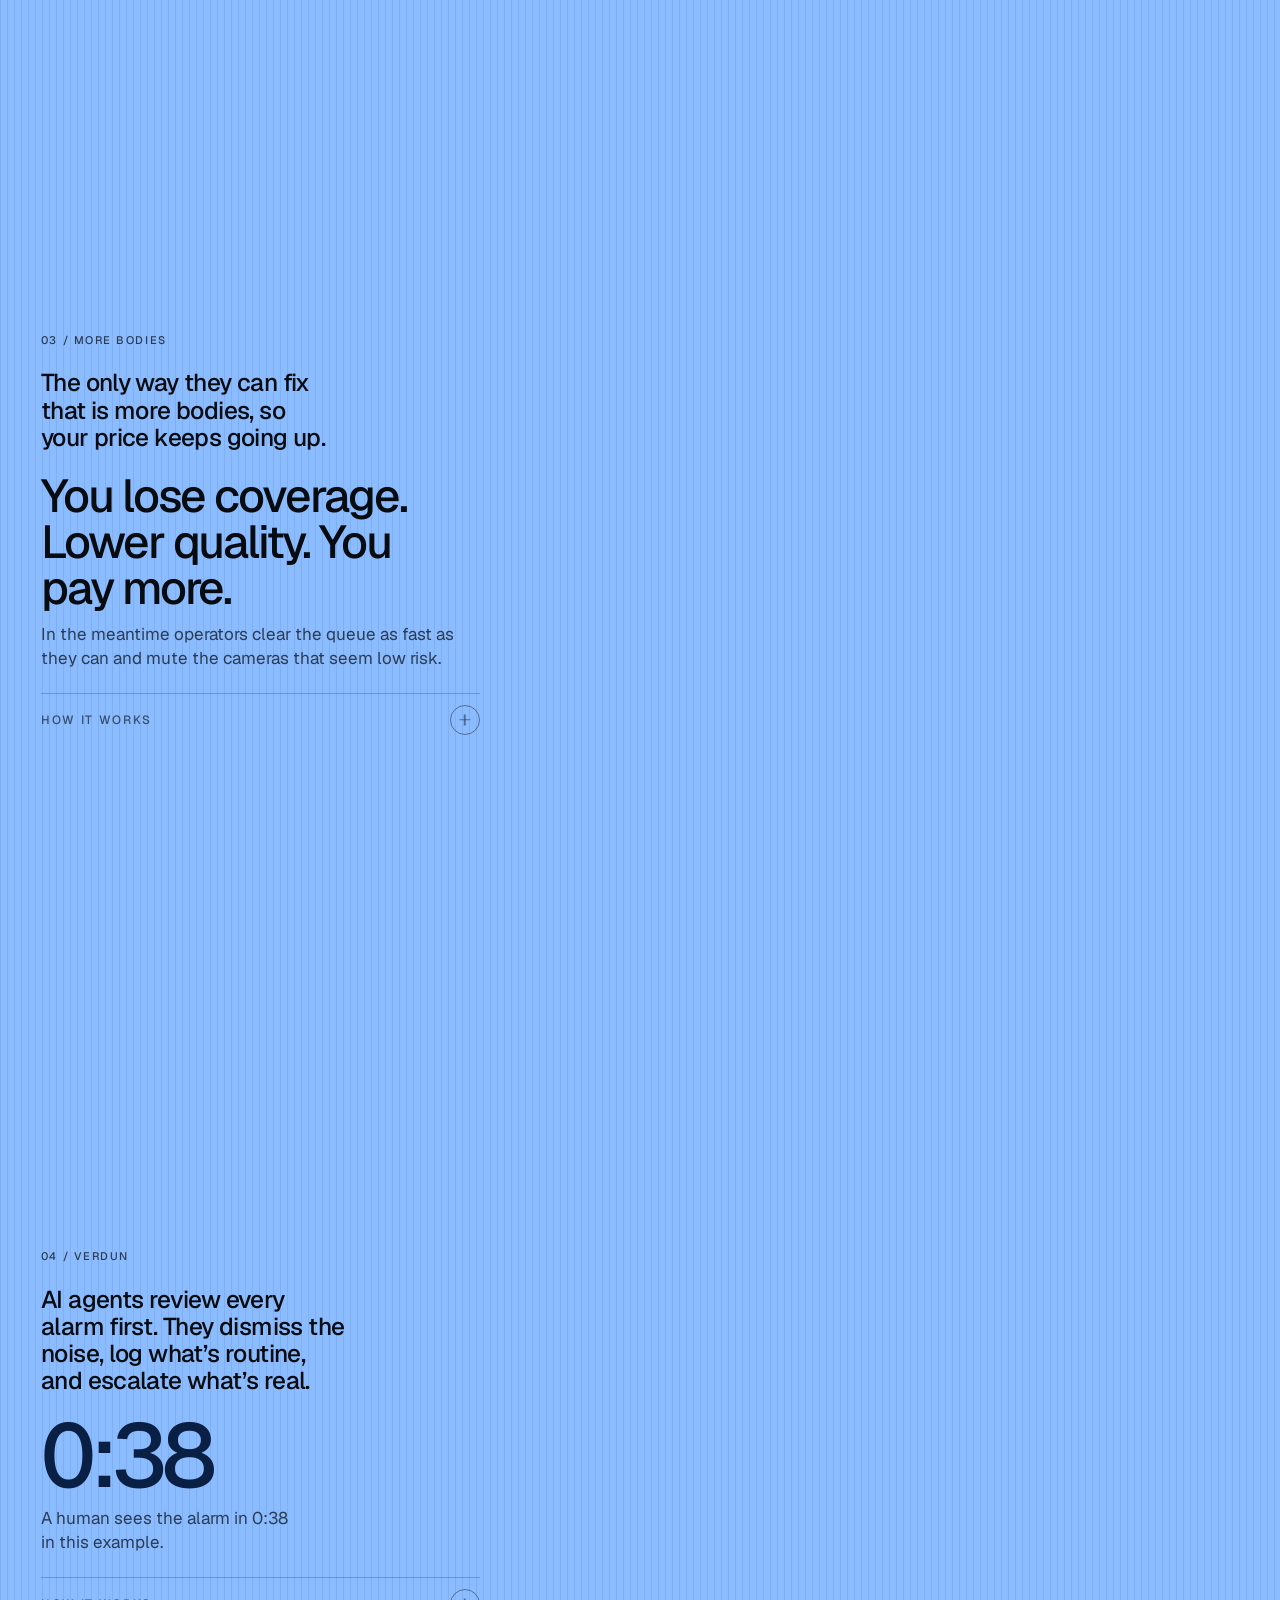
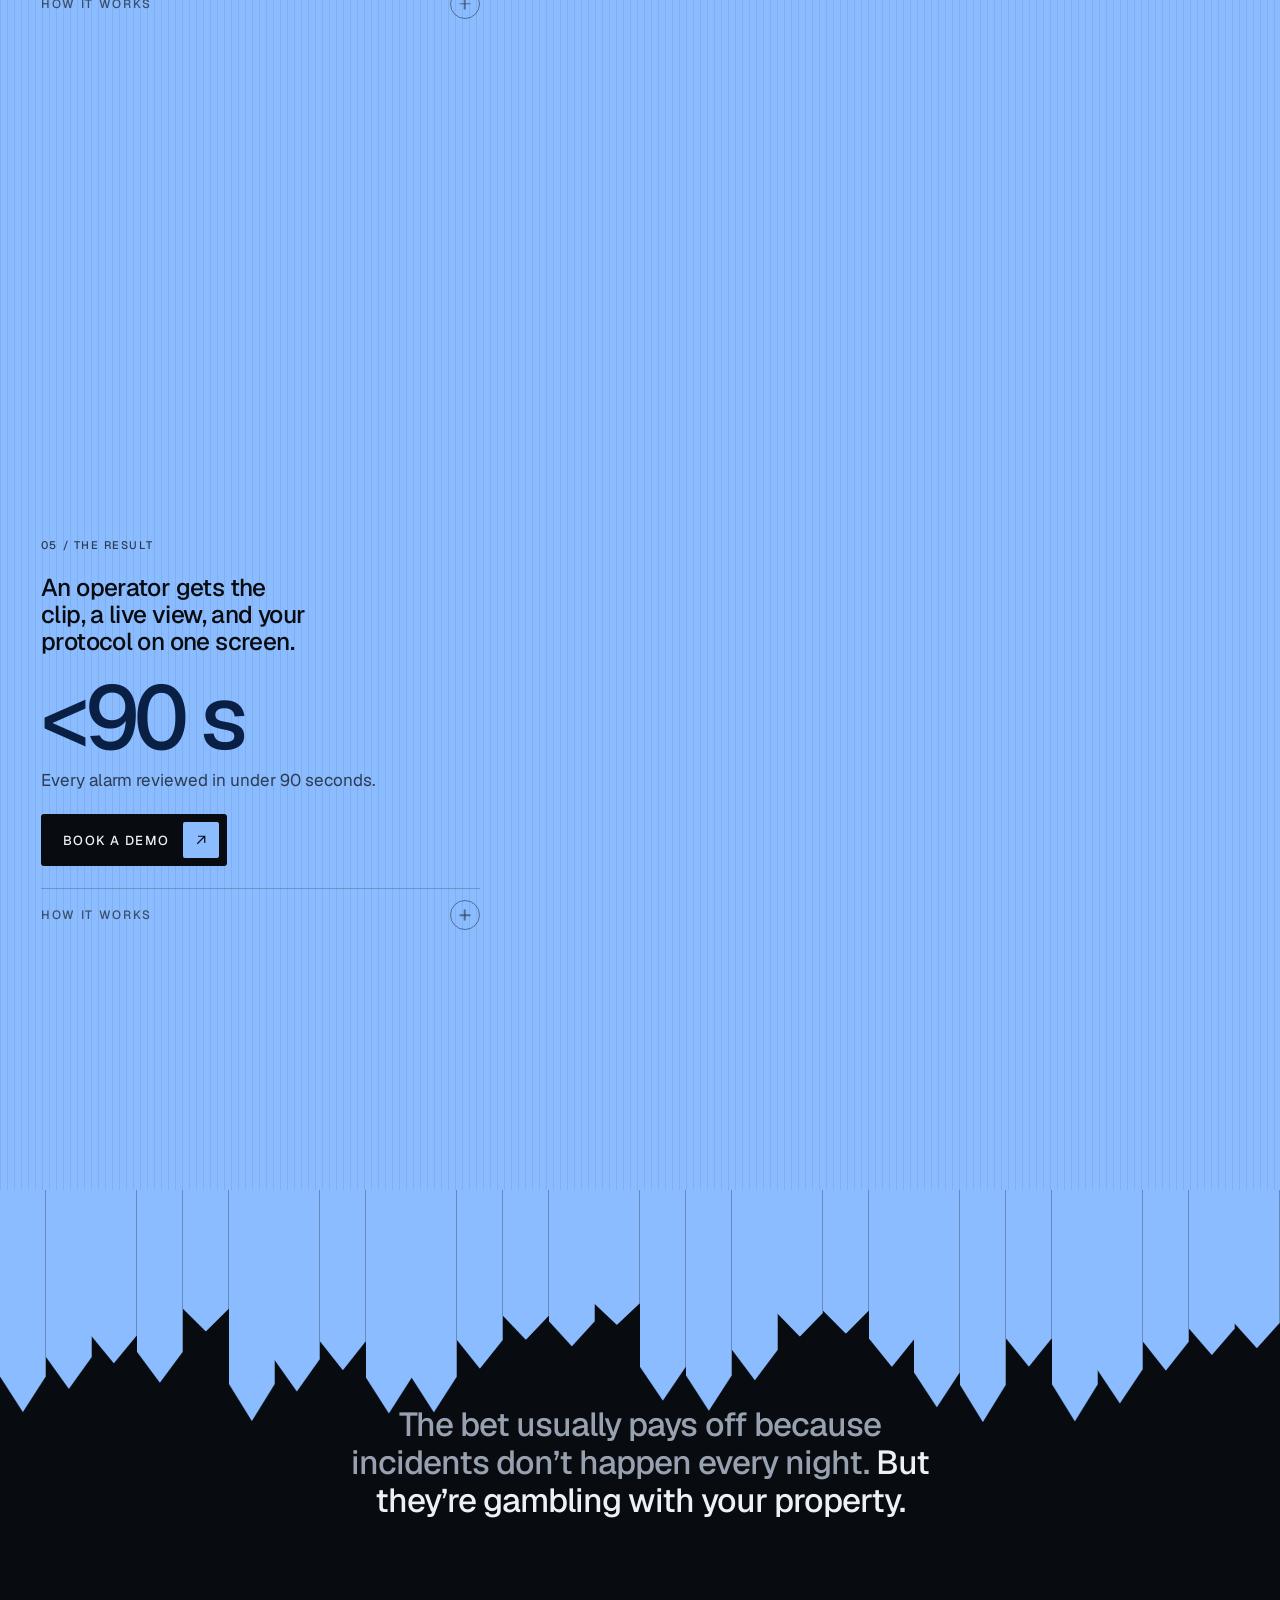
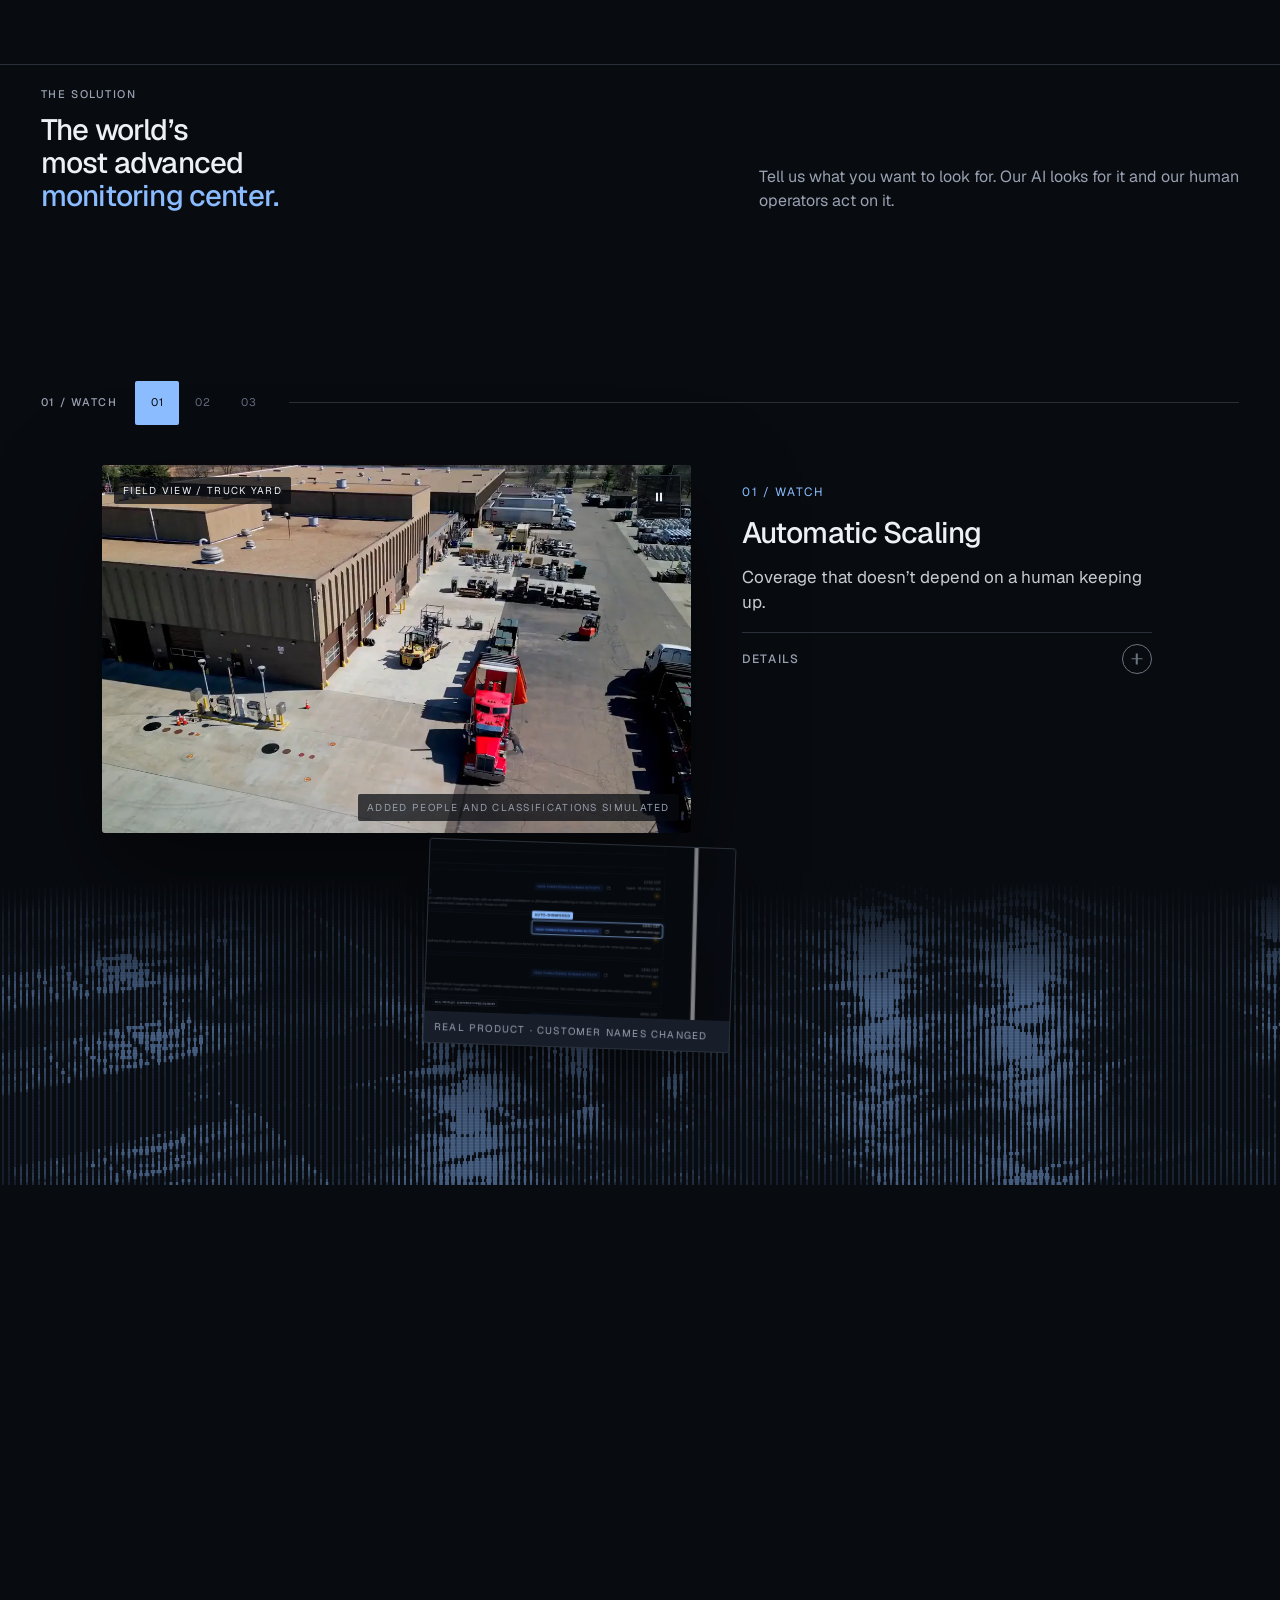
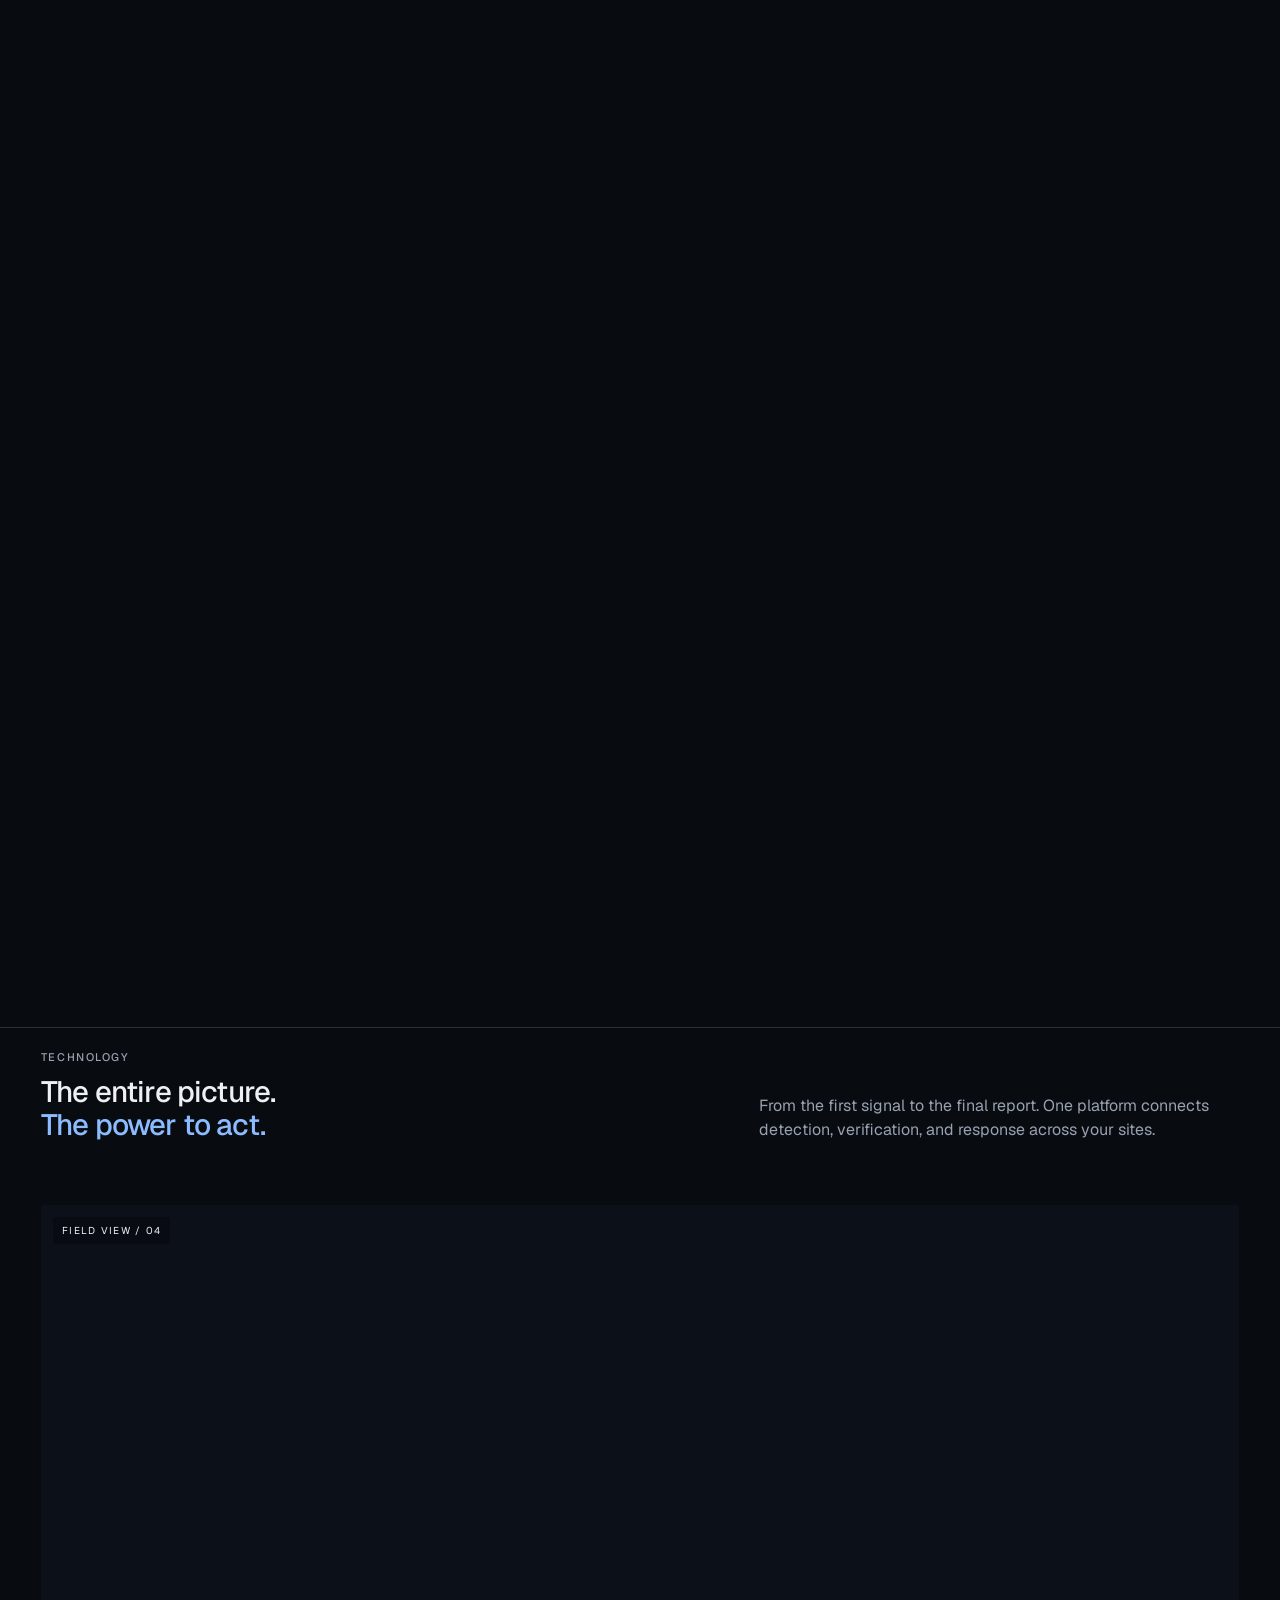
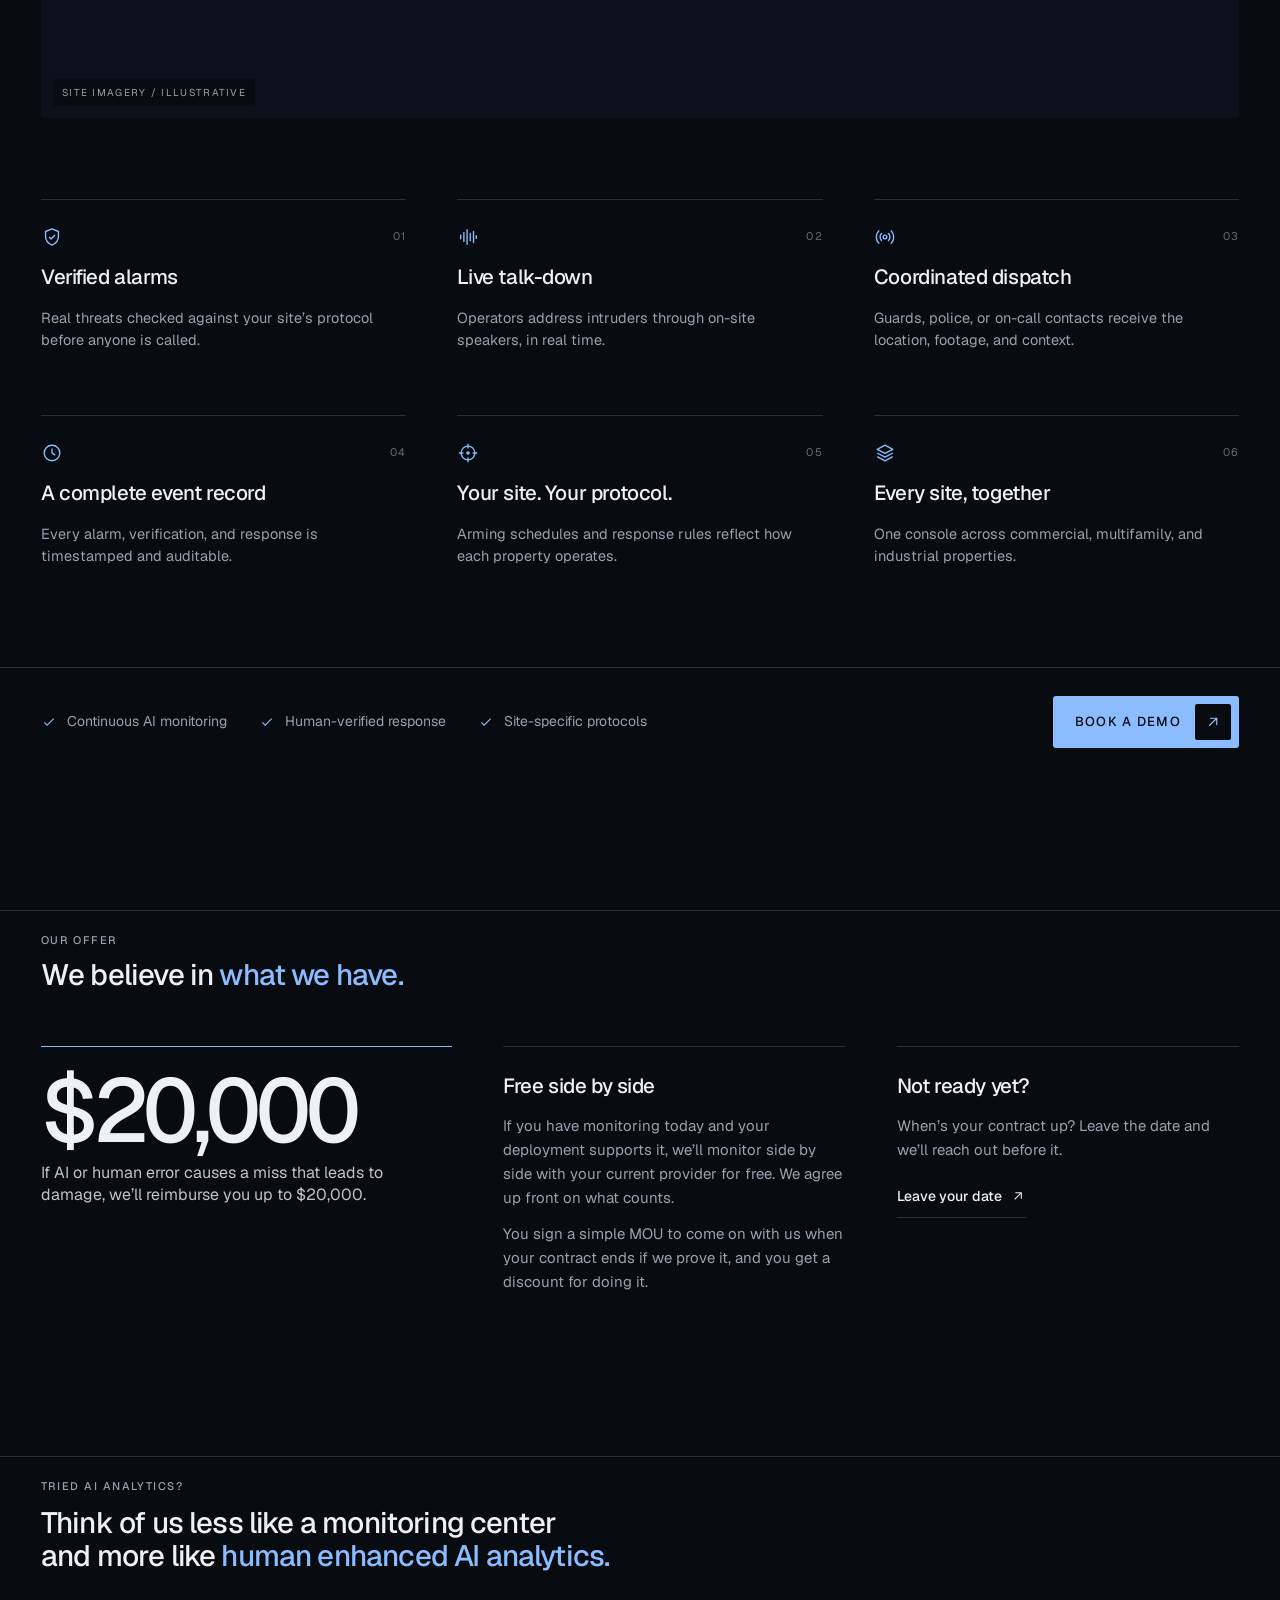
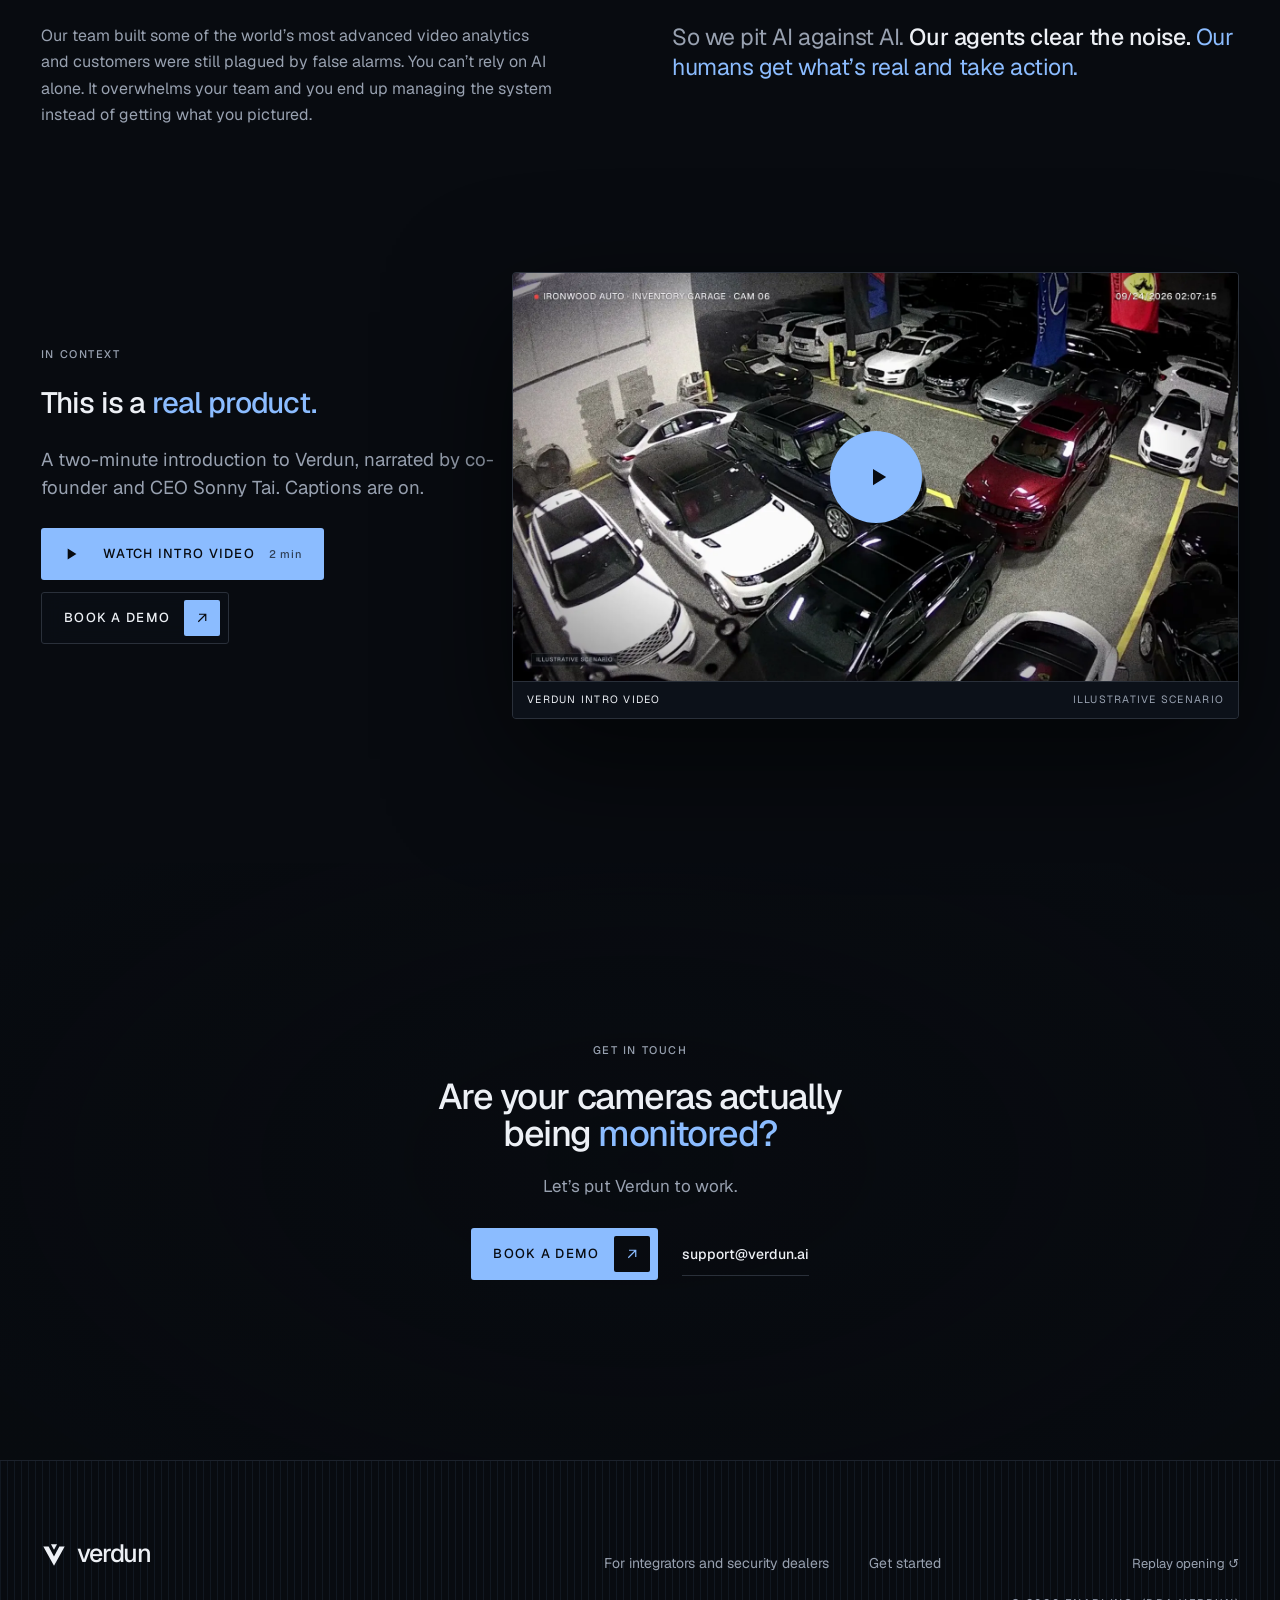
==== commit 78438617: "On-screen Book a demo form with signed CRM forwarding endpoint" ====
--- a/index.html
+++ b/index.html
@@ -76,7 +76,7 @@
     <a href="integrators.html">For integrators and security dealers</a>
   </nav>
   <div class="header__end">
-    <a class="btn btn--ghost btn--sm nav-cta" href="get-started.html" data-magnetic>
+    <a class="btn btn--ghost btn--sm nav-cta" href="get-started.html" data-magnetic data-demo>
       <span>Book a demo</span><svg aria-hidden="true"><use href="#i-arrow"/></svg>
     </a>
     <button class="menu-btn" type="button" aria-expanded="false" aria-controls="menu" data-menu-open>
@@ -96,7 +96,7 @@
     </div>
     <ol class="menu__list">
       <li><a href="integrators.html"><span class="menu__n">01</span><span class="menu__t">For integrators and security dealers</span></a></li>
-      <li><a href="get-started.html"><span class="menu__n">02</span><span class="menu__t">Book a demo</span></a></li>
+      <li><a href="get-started.html" data-demo><span class="menu__n">02</span><span class="menu__t">Book a demo</span></a></li>
       <li><a href="about.html"><span class="menu__n">03</span><span class="menu__t">About</span></a></li>
       <li><a href="https://verdun.ai/essays"><span class="menu__n">04</span><span class="menu__t">Essays</span></a></li>
       <li><a href="https://verdun.ai/careers"><span class="menu__n">05</span><span class="menu__t">Careers</span></a></li>
@@ -175,7 +175,7 @@
           </h1>
           <div class="hero__aside" data-hero-in>
             <p class="hero__sub">We built the world’s most advanced monitoring center <em>so you don’t have to take that bet.</em></p>
-            <a class="btn btn--blue" href="get-started.html" data-magnetic><span>Book a demo</span><svg aria-hidden="true"><use href="#i-arrow"/></svg></a>
+            <a class="btn btn--blue" href="get-started.html" data-magnetic data-demo><span>Book a demo</span><svg aria-hidden="true"><use href="#i-arrow"/></svg></a>
           </div>
         </div>
       </div>
@@ -331,7 +331,7 @@
         <span class="label label--ink">05 / The result</span>
         <h3>An operator gets the clip, a live view, and your protocol on one screen.</h3>
         <p class="stat"><b class="is-ink">&lt;90&nbsp;s</b><span>Every alarm reviewed in under 90 seconds.</span></p>
-        <a class="btn btn--ink" href="get-started.html" data-magnetic><span>Book a demo</span><svg aria-hidden="true"><use href="#i-arrow"/></svg></a>
+        <a class="btn btn--ink" href="get-started.html" data-magnetic data-demo><span>Book a demo</span><svg aria-hidden="true"><use href="#i-arrow"/></svg></a>
         <details class="more more--ink" data-more>
           <summary><span>How it works</span><i aria-hidden="true"></i></summary>
           <div class="more__body"><div class="more__inner">
@@ -432,7 +432,7 @@
             <span class="chap__n">03 / Respond</span>
             <h3>Put response in motion.</h3>
             <p>Our operators aren’t bogged down trying to clear a queue, so they pay real attention to your property.</p>
-            <a class="btn btn--blue chap__cta" href="get-started.html" data-magnetic><span>Book a demo</span><svg aria-hidden="true"><use href="#i-arrow"/></svg></a>
+            <a class="btn btn--blue chap__cta" href="get-started.html" data-magnetic data-demo><span>Book a demo</span><svg aria-hidden="true"><use href="#i-arrow"/></svg></a>
             <details class="more" data-more>
               <summary><span>Details</span><i aria-hidden="true"></i></summary>
               <div class="more__body"><div class="more__inner">
@@ -480,7 +480,7 @@
       <li><svg aria-hidden="true"><use href="#i-check"/></svg>Human-verified response</li>
       <li><svg aria-hidden="true"><use href="#i-check"/></svg>Site-specific protocols</li>
     </ul>
-    <a class="btn btn--blue" href="get-started.html" data-magnetic><span>Book a demo</span><svg aria-hidden="true"><use href="#i-arrow"/></svg></a>
+    <a class="btn btn--blue" href="get-started.html" data-magnetic data-demo><span>Book a demo</span><svg aria-hidden="true"><use href="#i-arrow"/></svg></a>
   </div>
 </section>
 
@@ -502,7 +502,7 @@
     <article class="offer__item" data-reveal>
       <h3>Not ready yet?</h3>
       <p>When’s your contract up? Leave the date and we’ll reach out before it.</p>
-      <a class="text-link" href="get-started.html">Leave your date <svg aria-hidden="true"><use href="#i-arrow"/></svg></a>
+      <a class="text-link" href="get-started.html" data-demo>Leave your date <svg aria-hidden="true"><use href="#i-arrow"/></svg></a>
     </article>
   </div>
 </section>
@@ -526,7 +526,7 @@
       <span class="label" data-reveal>In context</span>
       <h2 class="display display--xl" id="product-title" data-split="lines">This is a <em>real product.</em></h2>
       <p class="lede lede--light" data-reveal>A two-minute introduction to Verdun, narrated by co-founder and CEO Sonny Tai. Captions are on.</p>
-      <div class="btn-row" data-reveal><button class="btn btn--blue" type="button" data-open-film data-magnetic><svg aria-hidden="true"><use href="#i-play"/></svg><span>Watch intro video</span><small>2 min</small></button><a class="btn btn--ghost" href="get-started.html" data-magnetic><span>Book a demo</span><svg aria-hidden="true"><use href="#i-arrow"/></svg></a></div>
+      <div class="btn-row" data-reveal><button class="btn btn--blue" type="button" data-open-film data-magnetic><svg aria-hidden="true"><use href="#i-play"/></svg><span>Watch intro video</span><small>2 min</small></button><a class="btn btn--ghost" href="get-started.html" data-magnetic data-demo><span>Book a demo</span><svg aria-hidden="true"><use href="#i-arrow"/></svg></a></div>
     </div>
     <div class="deck" data-deck aria-label="Product frames">
       <figure class="deck__card deck__card--film">
@@ -549,7 +549,7 @@
     <h2 class="request__title" id="request-title" data-split="lines">Are your cameras actually being <em>monitored?</em></h2>
     <p class="request__lede" data-reveal>Let’s put Verdun to work.</p>
     <div class="request__actions" data-reveal>
-      <a class="btn btn--blue" href="get-started.html" data-magnetic><span>Book a demo</span><svg aria-hidden="true"><use href="#i-arrow"/></svg></a>
+      <a class="btn btn--blue" href="get-started.html" data-magnetic data-demo><span>Book a demo</span><svg aria-hidden="true"><use href="#i-arrow"/></svg></a>
       <a class="text-link" href="mailto:support@verdun.ai">support@verdun.ai</a>
     </div>
   </div>
@@ -609,5 +609,6 @@
 <script src="vendor/CustomEase.min.js"></script>
 <script src="vendor/lenis.min.js"></script>
 <script type="module" src="js/main.js"></script>
+<script src="js/demo.js" defer></script>
 </body>
 </html>
--- a/css/style.css
+++ b/css/style.css
@@ -759,6 +759,57 @@
   .page__media img { aspect-ratio: 16 / 10; }
 }
 
+/* ---------- book a demo: on-screen form ---------- */
+.demo { position: fixed; inset: 0; width: 100%; height: 100%; max-width: none; max-height: none; margin: 0; padding: 0; border: 0; background: transparent; color: var(--fg); overflow: hidden; }
+.demo::backdrop { background: rgba(4, 6, 9, 0); backdrop-filter: blur(0); -webkit-backdrop-filter: blur(0); transition: background .45s var(--ease-out), backdrop-filter .45s; }
+.demo.is-in::backdrop { background: rgba(4, 6, 9, .72); backdrop-filter: blur(8px); -webkit-backdrop-filter: blur(8px); }
+.demo__panel { position: absolute; top: 0; right: 0; bottom: 0; width: min(600px, 100%); display: flex; flex-direction: column; background: var(--bg); background-image: var(--hair); border-left: 1px solid var(--line); box-shadow: -40px 0 120px rgba(0, 0, 0, .5); transform: translateX(48px); opacity: 0; transition: transform .6s var(--ease-out), opacity .45s var(--ease-out); overflow-y: auto; overscroll-behavior: contain; }
+.demo.is-in .demo__panel { transform: none; opacity: 1; }
+.demo__panel::before { content: ''; position: absolute; left: -1px; top: 0; width: 1px; height: 0; background: var(--blue); transition: height .9s var(--ease-out) .1s; }
+.demo.is-in .demo__panel::before { height: 100%; }
+.demo__bar { position: sticky; top: 0; z-index: 2; display: flex; justify-content: space-between; align-items: center; padding: 16px clamp(20px, 3vw, 36px); background: rgba(8, 11, 16, .92); backdrop-filter: blur(10px); -webkit-backdrop-filter: blur(10px); border-bottom: 1px solid var(--line); }
+.demo__form, .demo__done { padding: clamp(24px, 4vh, 40px) clamp(20px, 3vw, 36px) clamp(28px, 5vh, 48px); display: grid; gap: 22px; }
+.demo__intro { display: grid; gap: 10px; }
+.demo__intro h2, .demo__done h2 { font-size: clamp(28px, 2.6vw, 38px); font-weight: 500; letter-spacing: -.035em; line-height: 1.05; }
+.demo__intro p, .demo__done p { font-size: 15px; line-height: 1.55; color: var(--muted); max-width: 32em; }
+.demo__grid { display: grid; grid-template-columns: 1fr 1fr; gap: 14px; }
+.field { display: grid; gap: 7px; min-width: 0; }
+.field--full { grid-column: 1 / -1; }
+.field > span, .field legend { font-size: 11px; letter-spacing: .12em; text-transform: uppercase; color: var(--muted); font-weight: 500; }
+.field i { color: var(--blue); font-style: normal; }
+.field input, .field select, .field textarea { width: 100%; min-height: 48px; padding: 12px 14px; font: inherit; font-size: 15px; color: var(--fg); background: var(--bg-2); border: 1px solid var(--line); border-radius: 3px; outline: none; transition: border-color .25s, box-shadow .25s, background .25s; -webkit-appearance: none; appearance: none; }
+.field textarea { resize: vertical; min-height: 96px; line-height: 1.5; }
+.field select { background-image: linear-gradient(45deg, transparent 50%, var(--muted) 50%), linear-gradient(135deg, var(--muted) 50%, transparent 50%); background-position: calc(100% - 19px) 21px, calc(100% - 14px) 21px; background-size: 5px 5px; background-repeat: no-repeat; padding-right: 36px; }
+.field input::placeholder, .field textarea::placeholder { color: var(--dim); }
+.field input:focus, .field select:focus, .field textarea:focus { border-color: var(--blue); box-shadow: 0 0 0 3px rgba(139, 188, 255, .16); background: #0e1520; }
+.field.is-bad input { border-color: var(--red); box-shadow: 0 0 0 3px rgba(255, 107, 94, .14); }
+.field input[type="month"] { color-scheme: dark; }
+.field--choice { border: 0; padding: 0; margin: 0; display: flex; flex-wrap: wrap; gap: 8px; align-content: start; }
+.field--choice legend { width: 100%; margin-bottom: 7px; }
+.chip { position: relative; }
+.chip input { position: absolute; opacity: 0; pointer-events: none; }
+.chip span { display: inline-flex; align-items: center; min-height: 48px; padding: 0 18px; border: 1px solid var(--line); border-radius: 3px; font-size: 14px; color: var(--muted); cursor: pointer; transition: border-color .25s, color .25s, background .25s; }
+.chip input:checked + span { border-color: var(--blue); color: var(--fg); background: rgba(139, 188, 255, .1); }
+.chip input:focus-visible + span { outline: 2px solid var(--blue); outline-offset: 2px; }
+.demo__hp { position: absolute; left: -9999px; width: 1px; height: 1px; overflow: hidden; }
+.demo__fine { font-size: 12.5px; line-height: 1.55; color: var(--dim); }
+.demo__fine a, .demo__error a, .demo__done a { color: var(--blue); border-bottom: 1px solid rgba(139, 188, 255, .4); }
+.demo__error { font-size: 14px; line-height: 1.5; color: #ffb3ab; padding: 12px 14px; border: 1px solid rgba(255, 107, 94, .4); background: rgba(255, 107, 94, .08); border-radius: 3px; }
+.demo__actions { display: flex; }
+.demo__submit { width: 100%; justify-content: space-between; }
+.demo__submit.is-busy { opacity: .65; pointer-events: none; }
+.demo__submit.is-busy span::after { content: '…'; }
+.demo__done { justify-items: start; align-content: start; padding-top: clamp(48px, 10vh, 96px); outline: none; }
+.demo__check { width: 56px; height: 56px; border-radius: 50%; border: 1px solid var(--blue); position: relative; }
+.demo__check::after { content: ''; position: absolute; left: 19px; top: 14px; width: 12px; height: 22px; border: solid var(--blue); border-width: 0 2px 2px 0; transform: rotate(45deg); }
+html.demo-open { overflow: hidden; }
+.demo [hidden] { display: none !important; }
+@media (max-width: 640px) {
+  .demo__panel { width: 100%; border-left: 0; transform: translateY(32px); }
+  .demo__grid { grid-template-columns: 1fr; }
+}
+@media (prefers-reduced-motion: reduce) { .demo__panel, .demo::backdrop { transition: none; } }
+
 /* ---------- responsive ---------- */
 @media (max-width: 1180px) {
   .nav { display: none; }
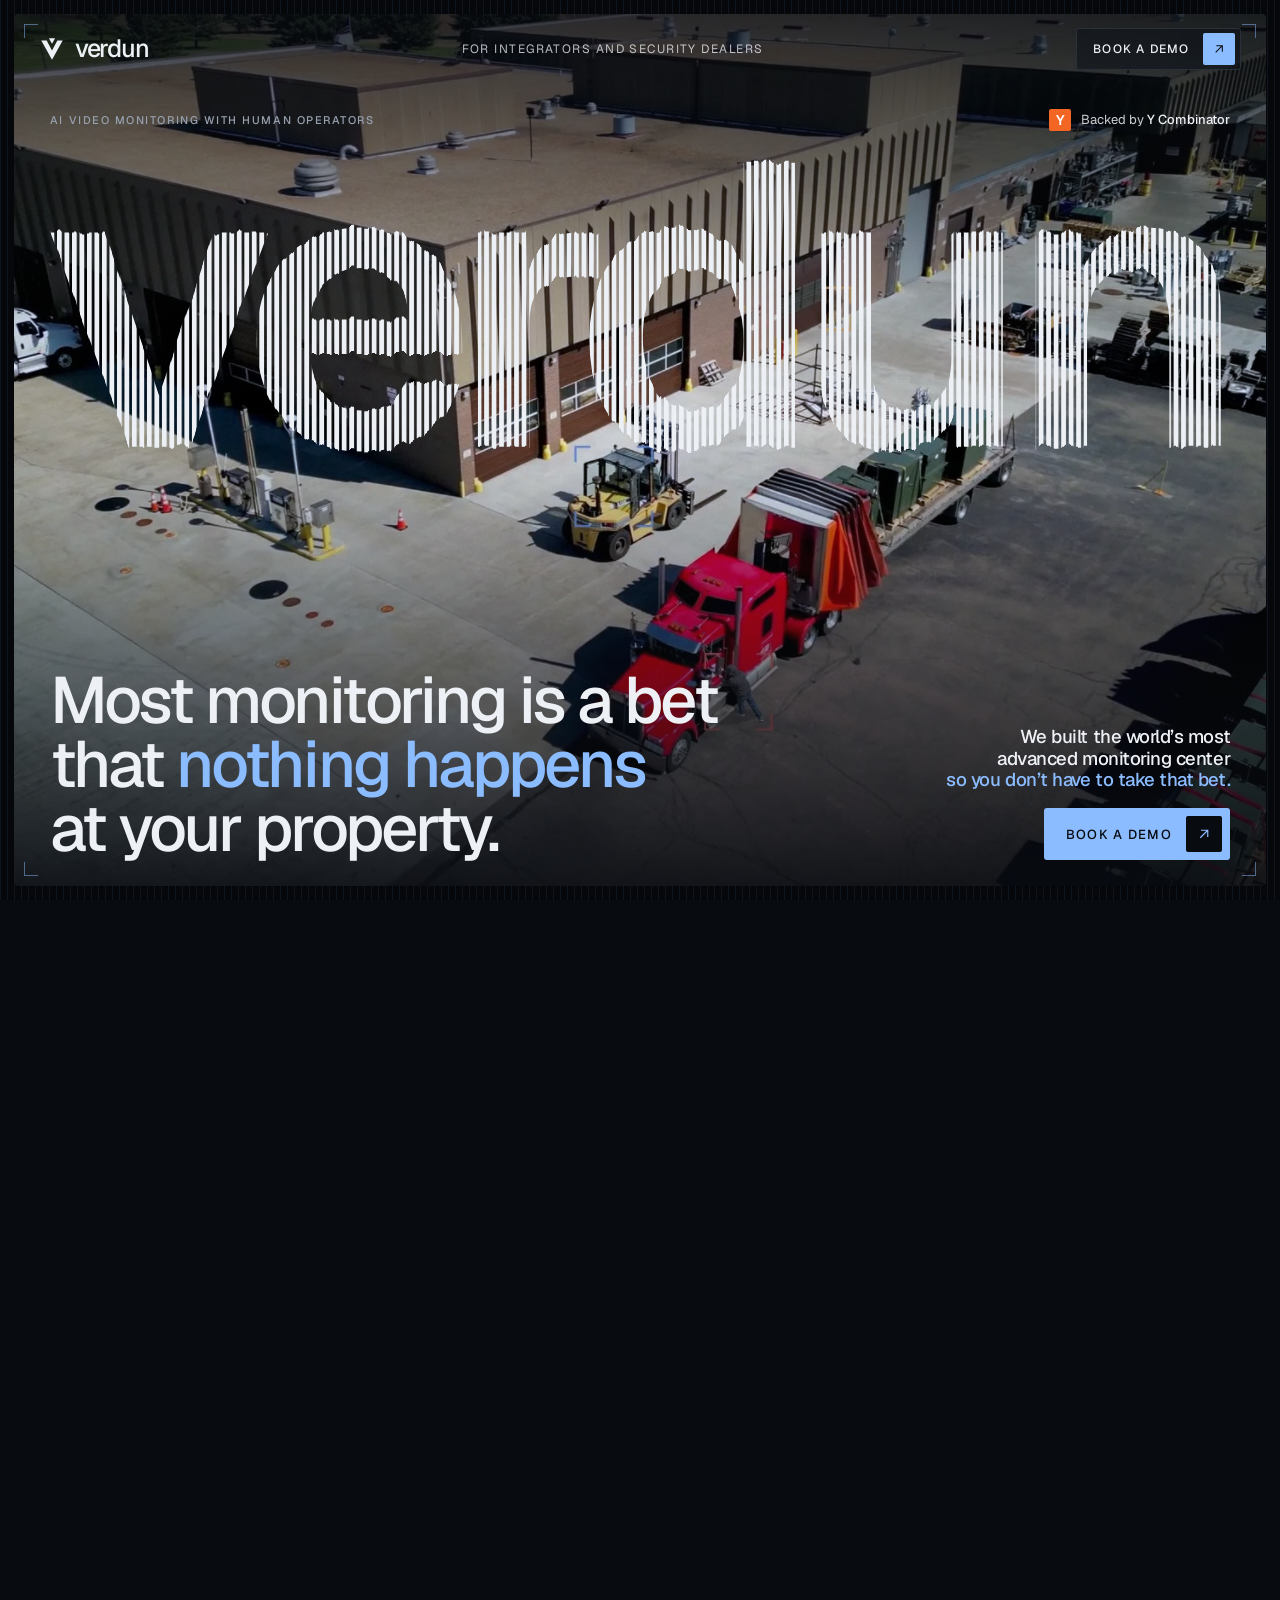
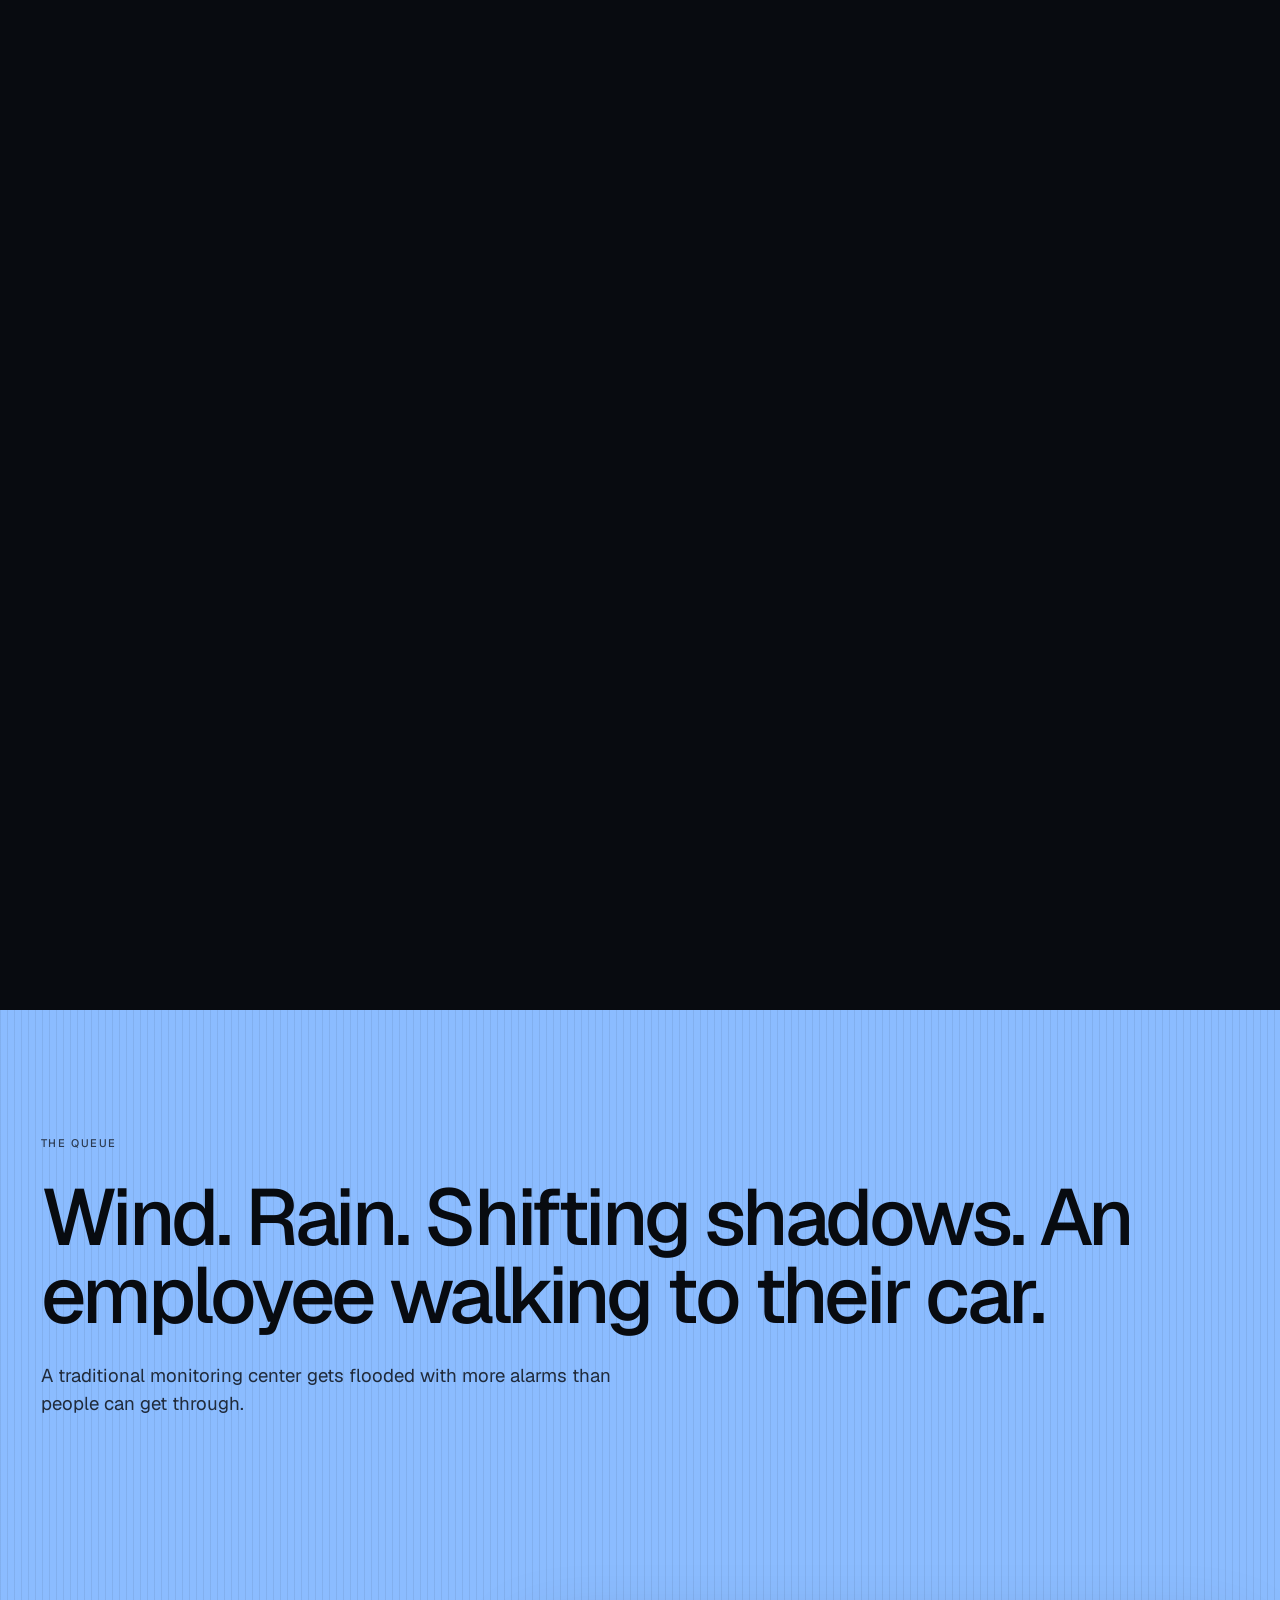
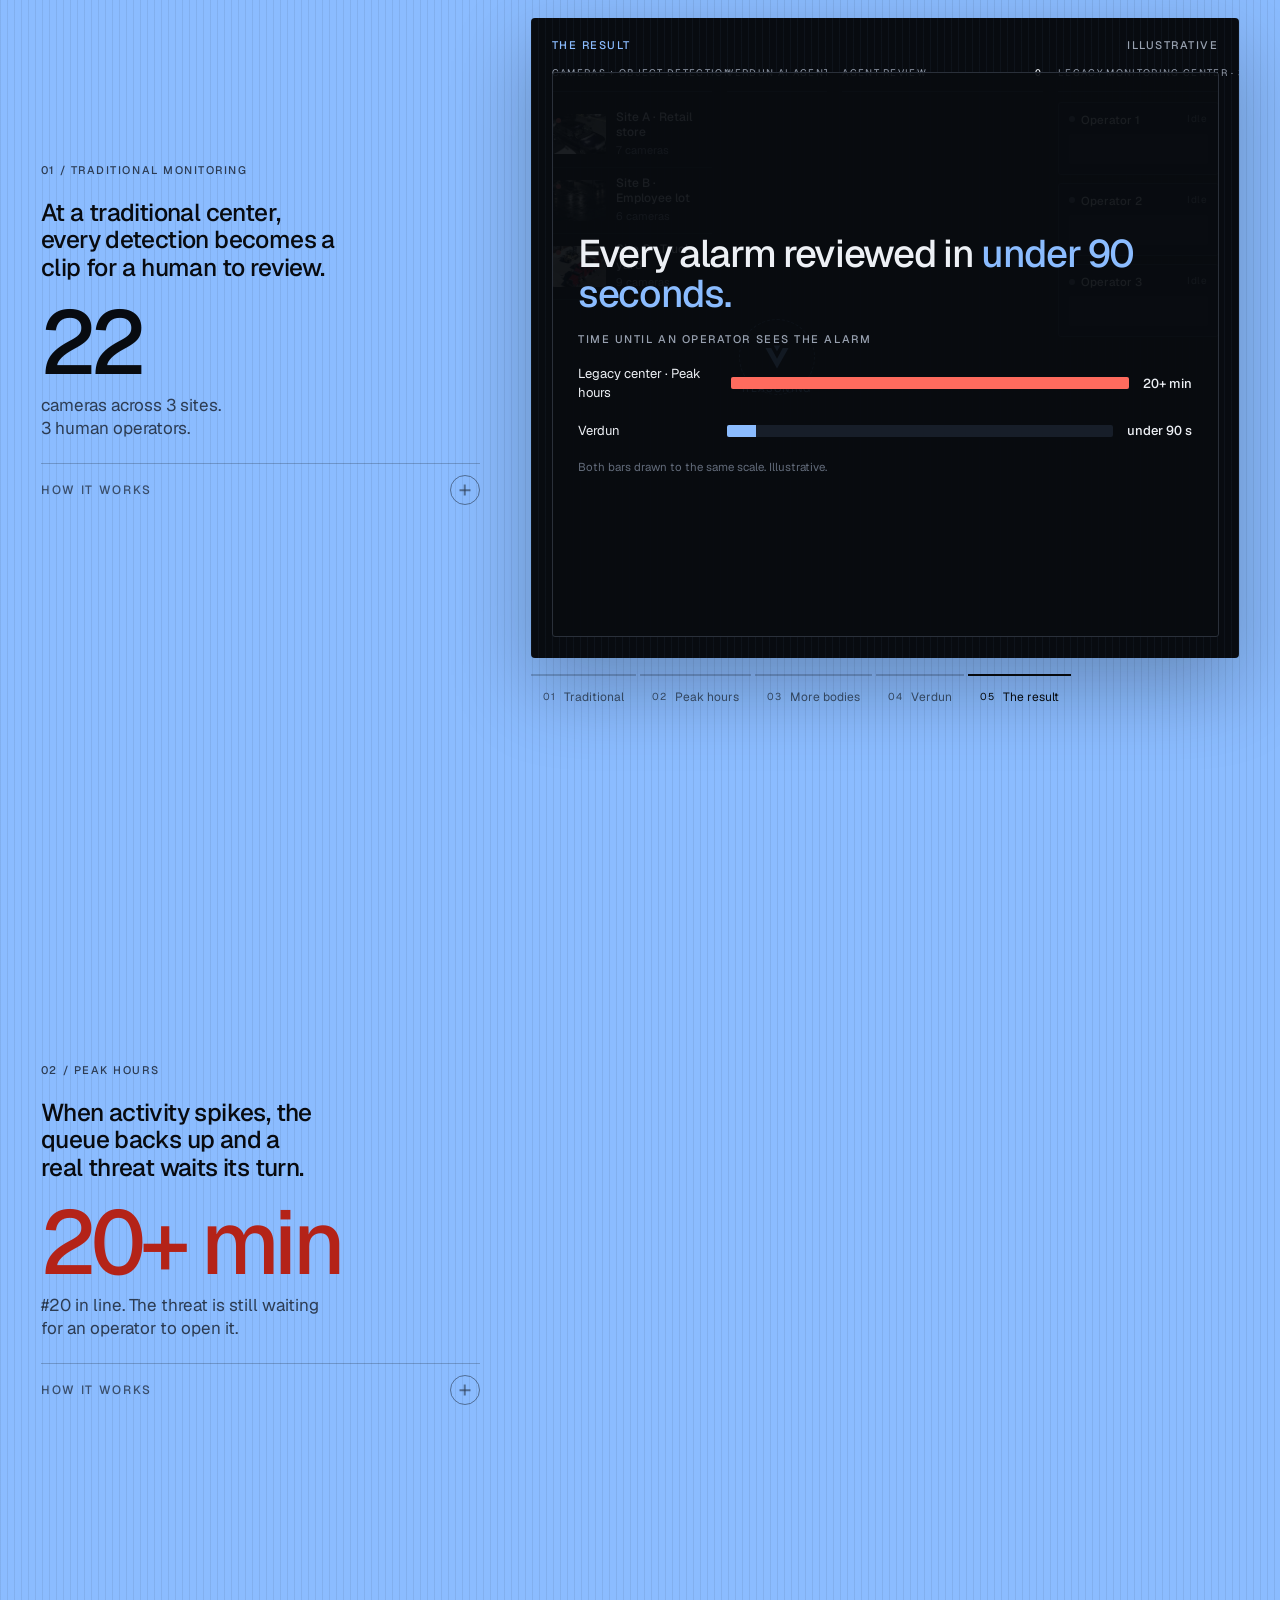
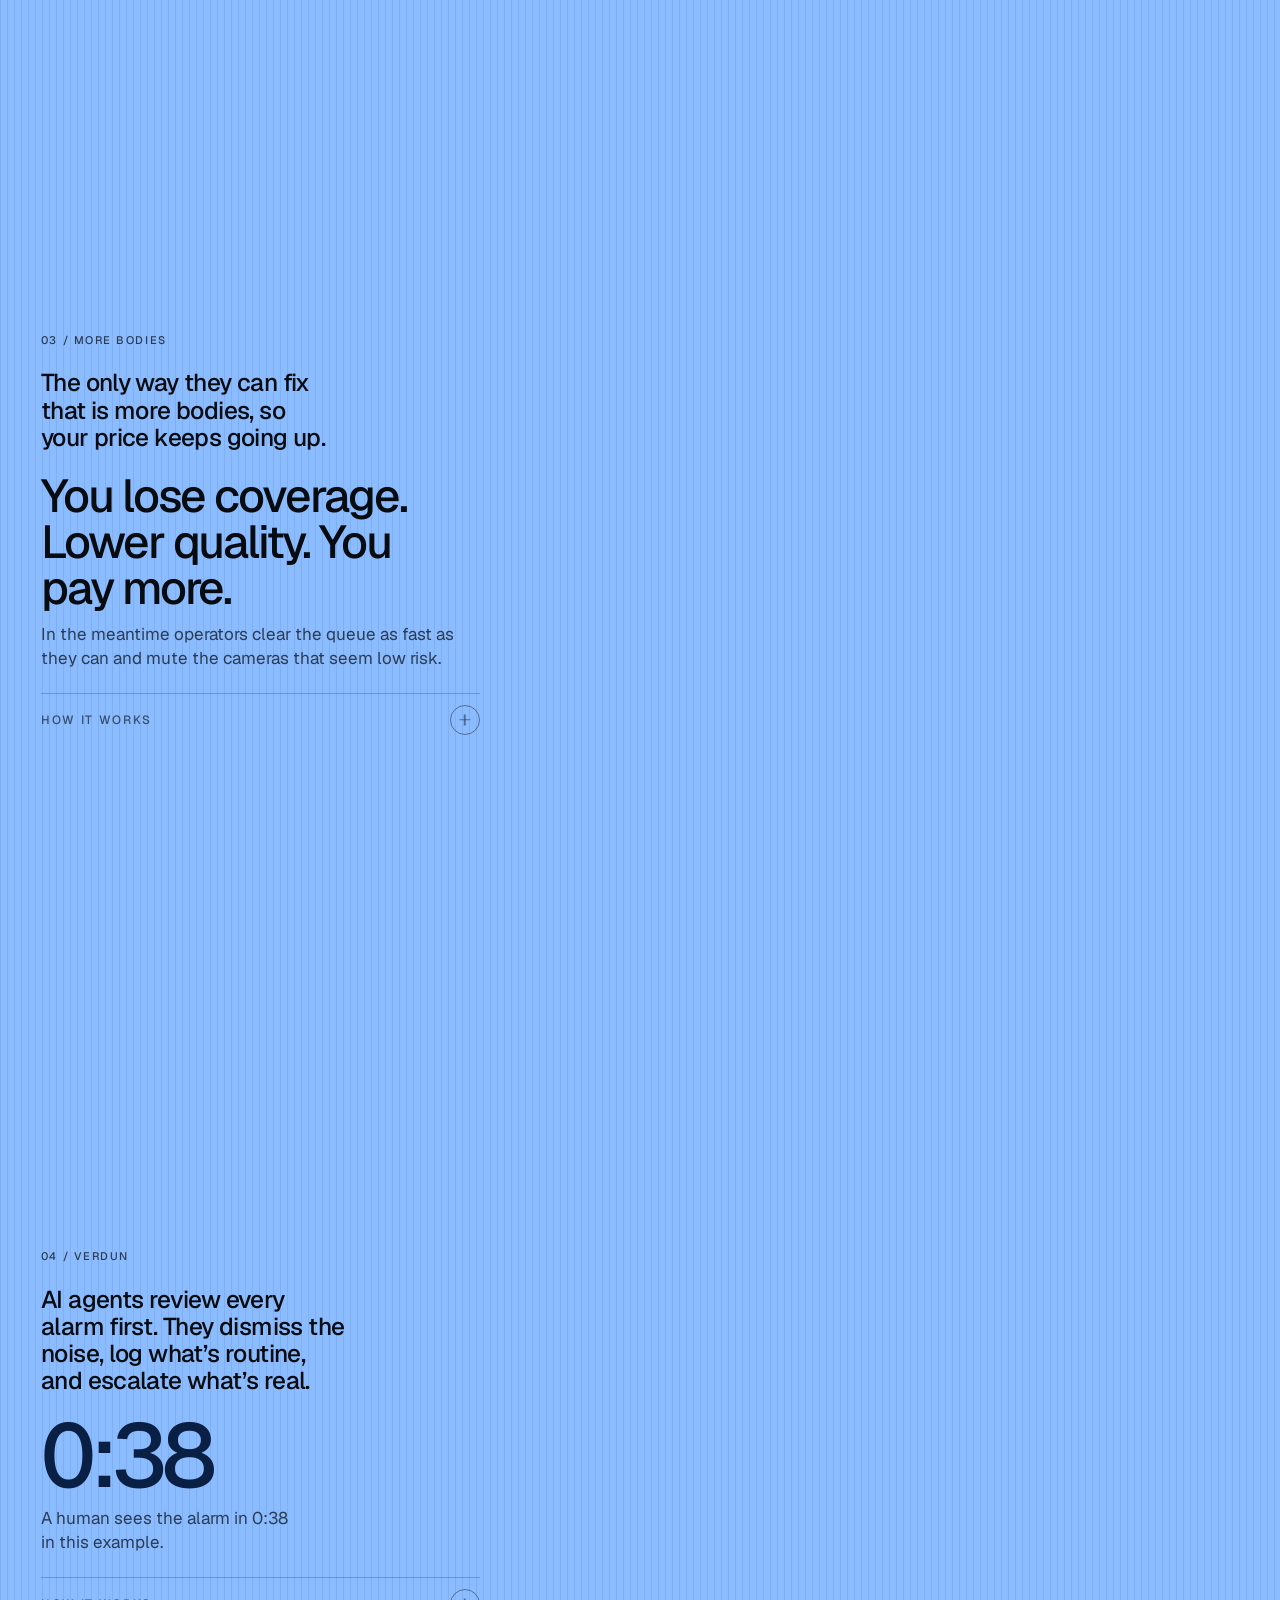
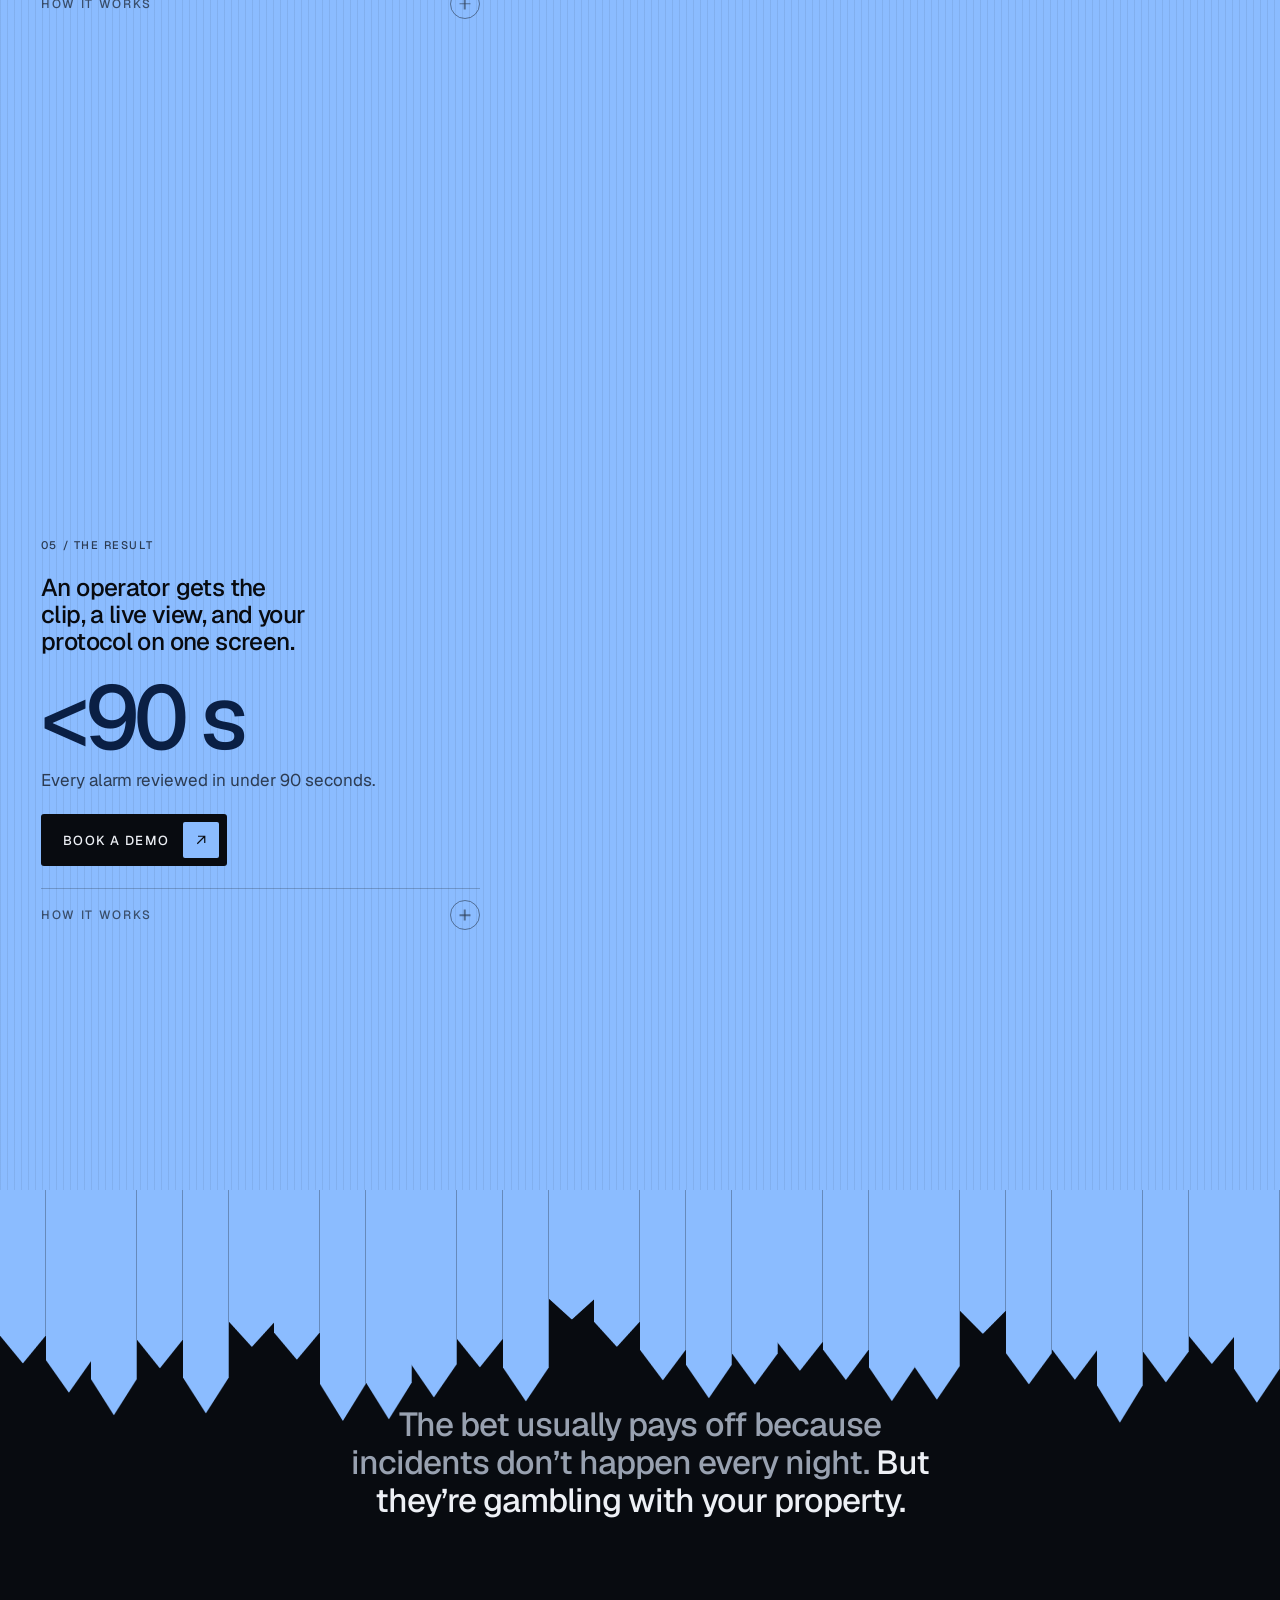
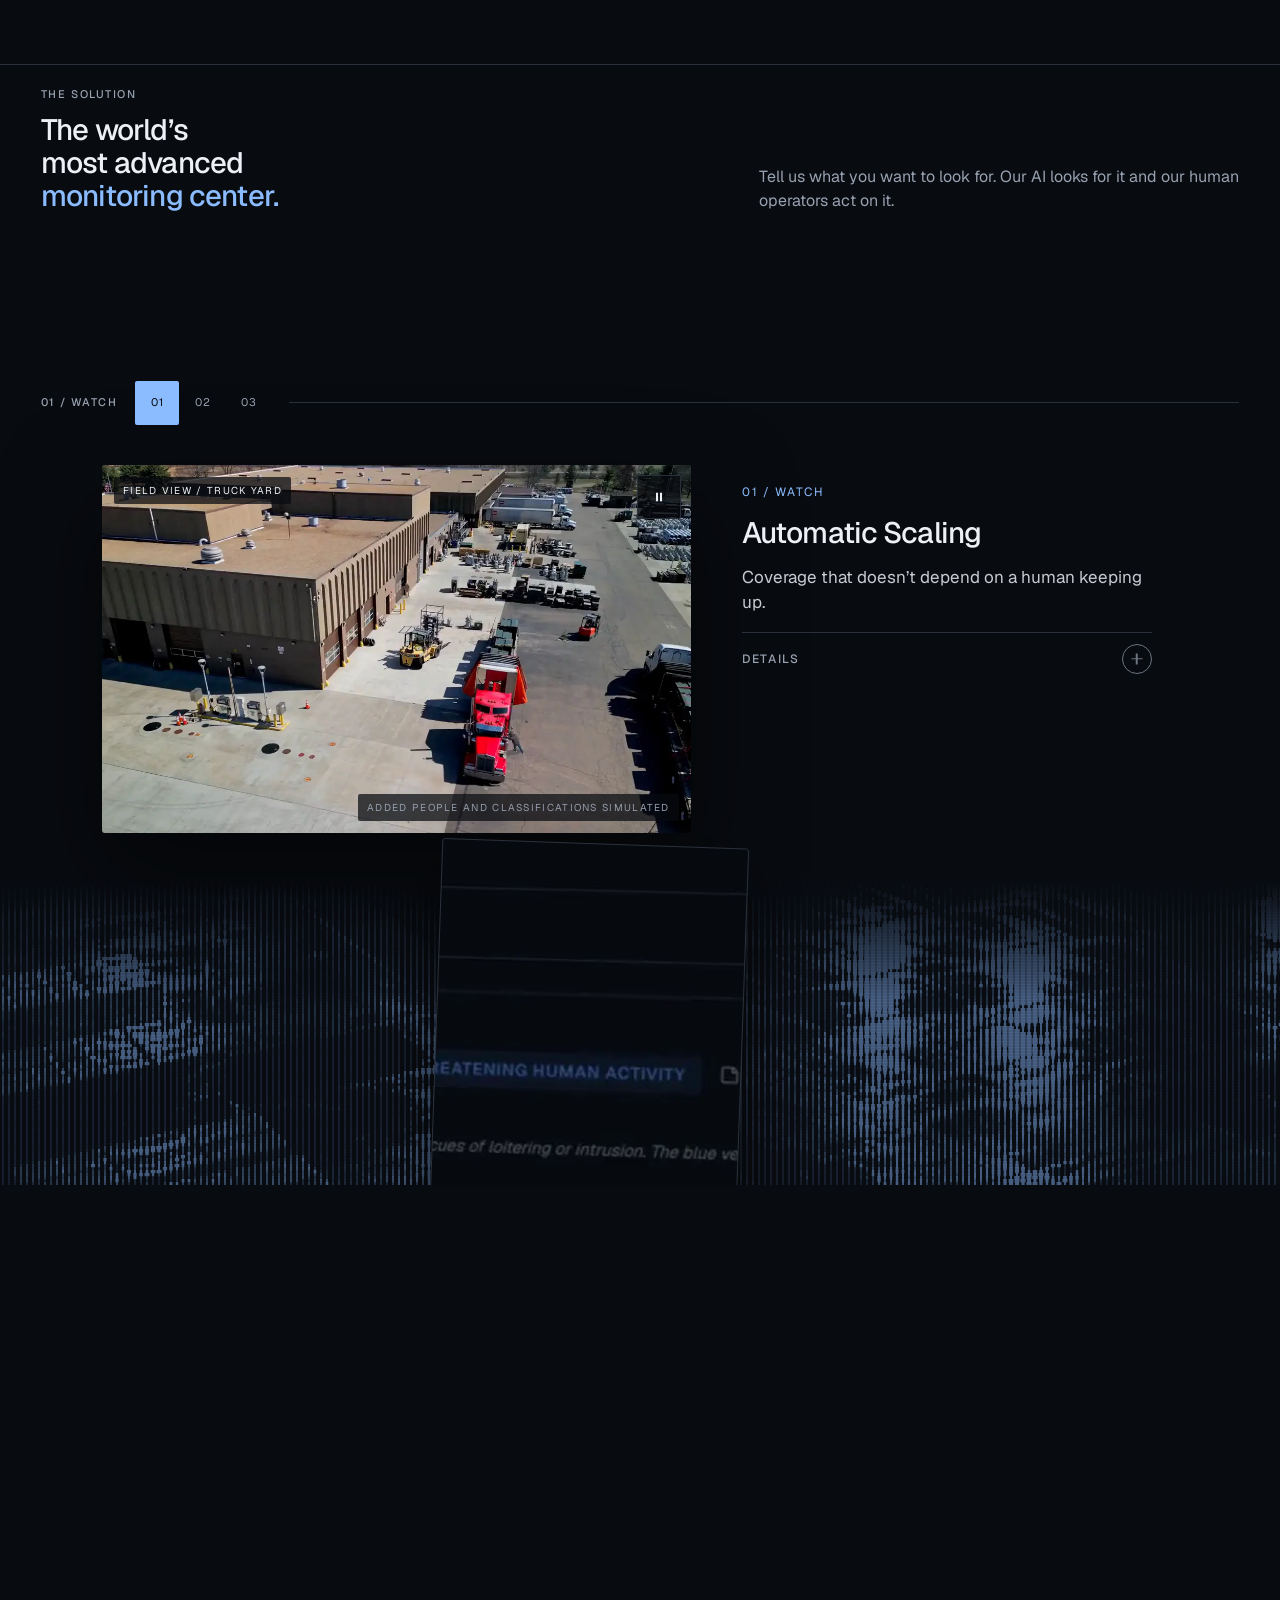
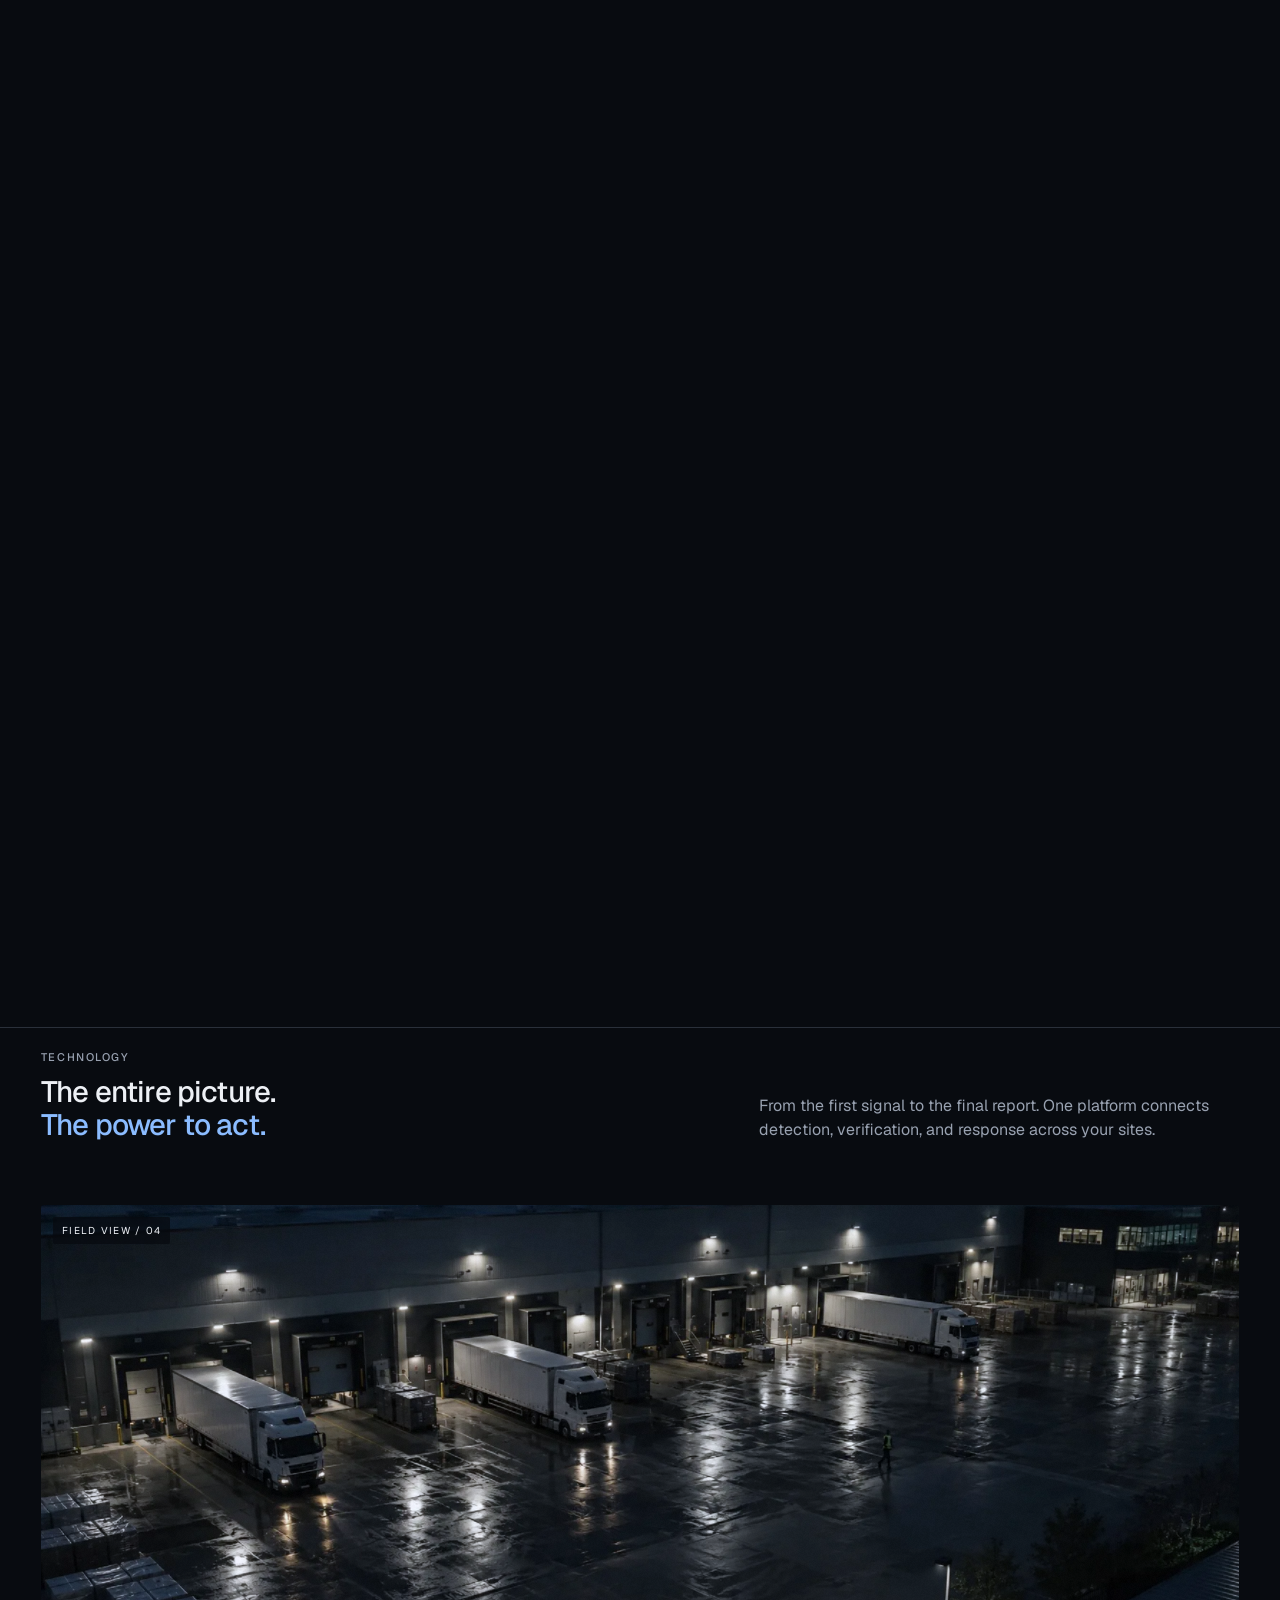
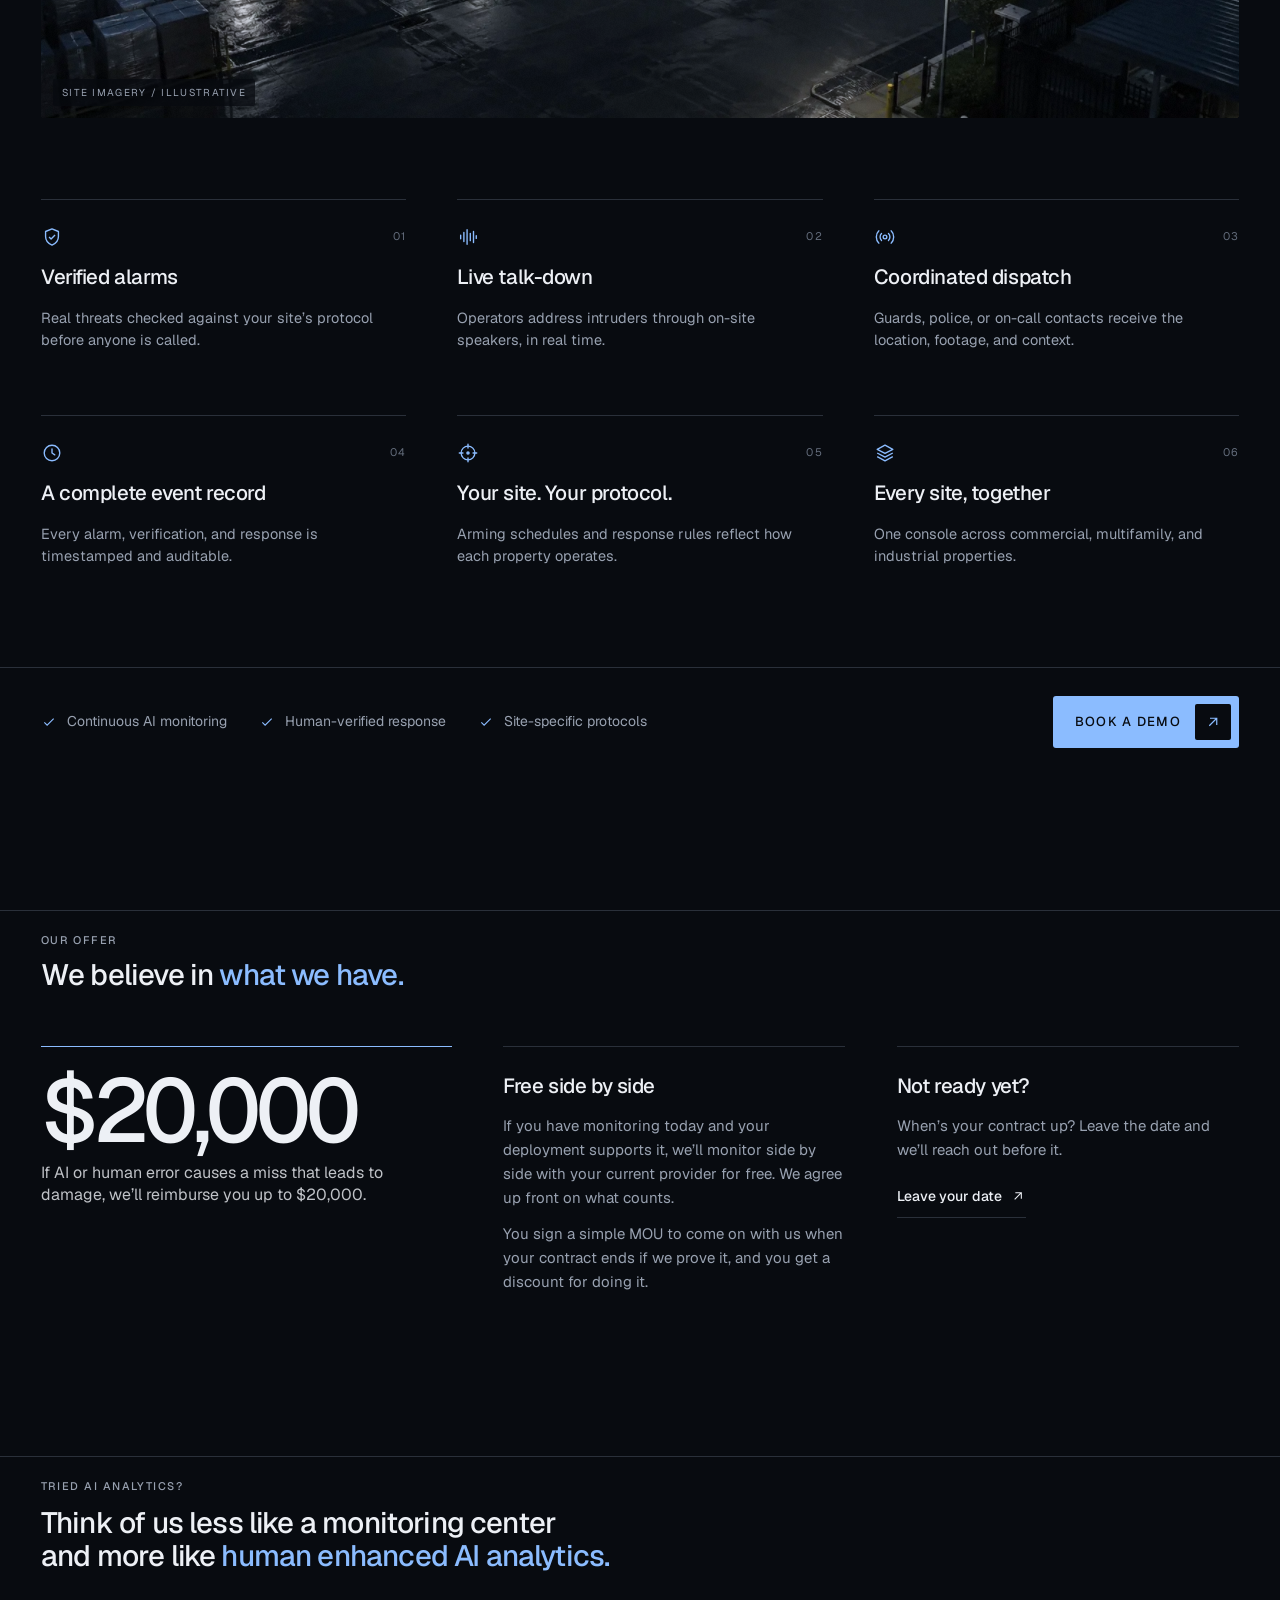
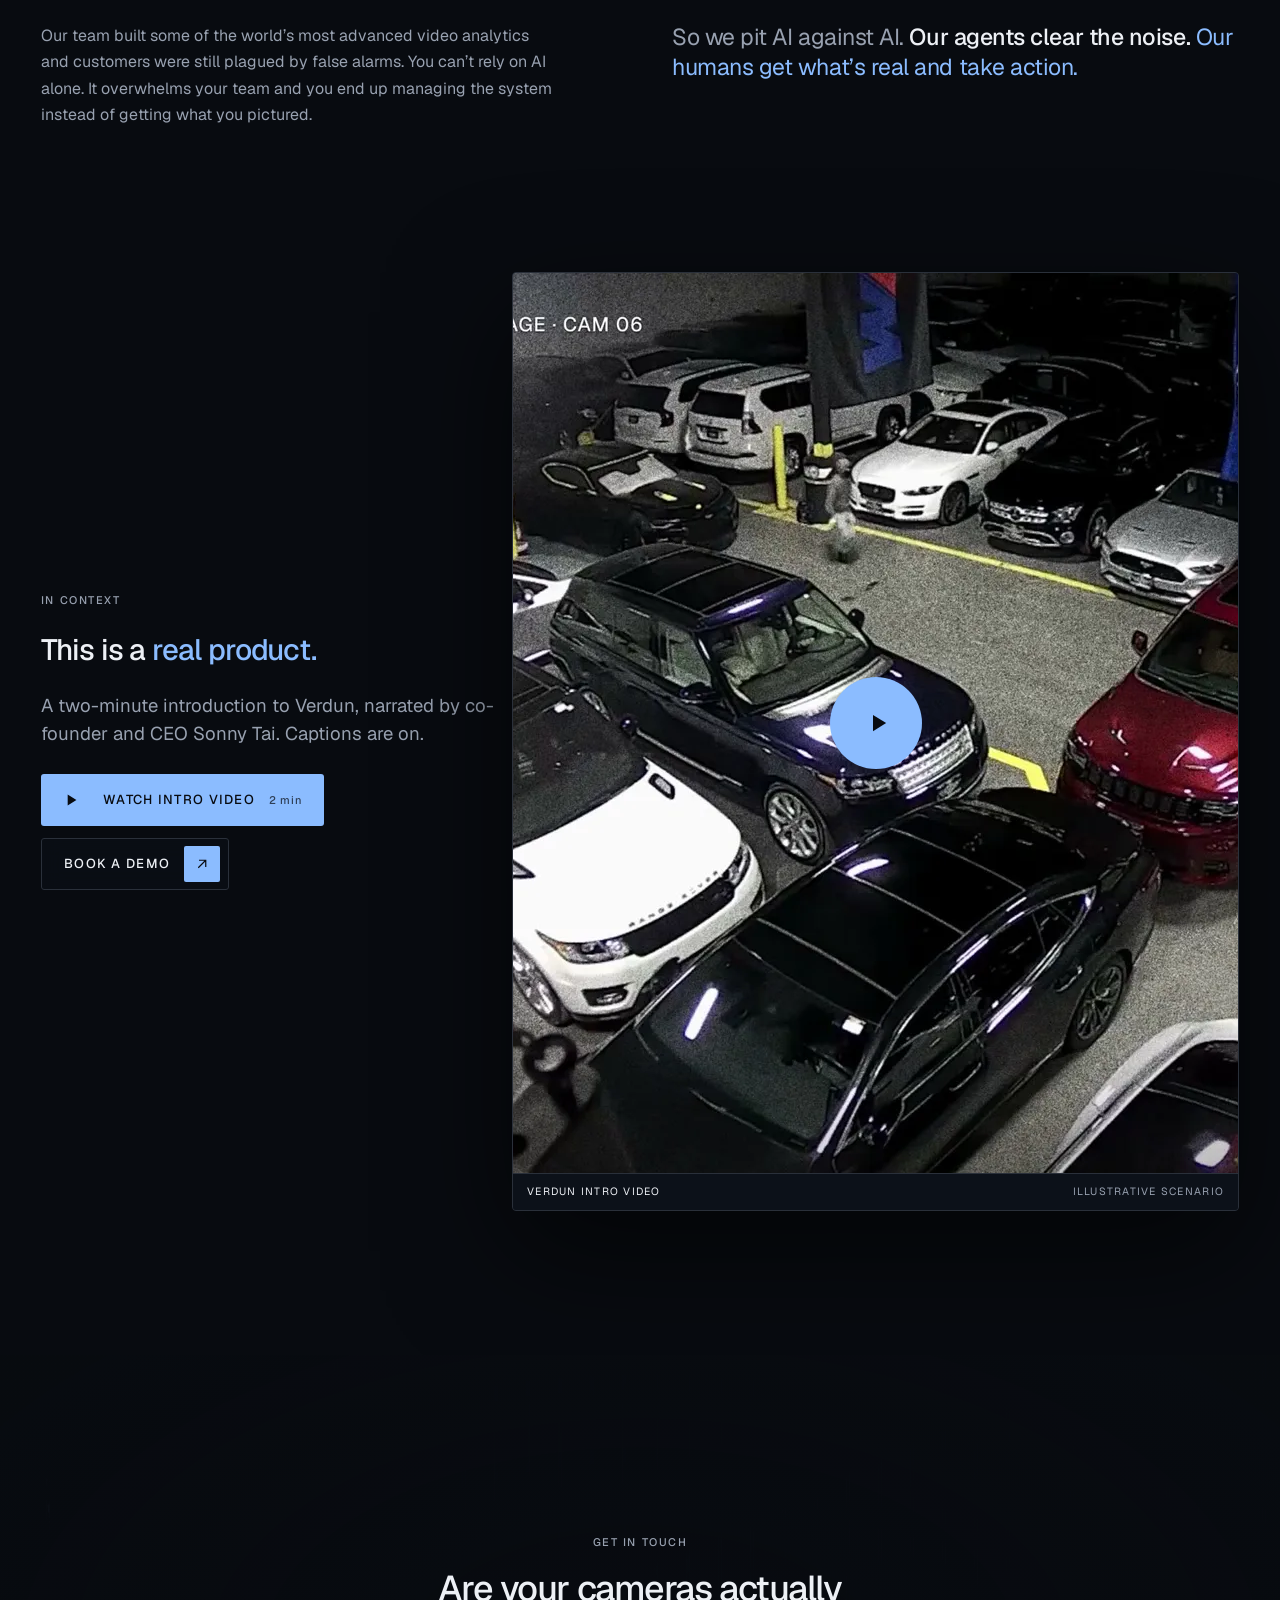
==== commit 779e6fea: "Launch-ready: /static layout, AI SEO (JSON-LD, llms.txt, robots, sitemap), FAQ and 404 pages, Ads ta" ====
--- a/index.html
+++ b/index.html
@@ -3,21 +3,36 @@
 <head>
 <meta charset="utf-8">
 <meta name="viewport" content="width=device-width, initial-scale=1, viewport-fit=cover">
+<!-- seo:start -->
 <title>Verdun | AI video monitoring with human operators</title>
-<meta name="description" content="Verdun is a remote video monitoring service. AI agents review every alarm. Trained operators respond to real threats. Backed by Y Combinator.">
+<meta name="description" content="A remote video monitoring service. AI agents review every alarm on your cameras, and trained operators respond to real threats with talk-down and dispatch.">
+<link rel="canonical" href="https://verdun.ai/">
+<meta property="og:type" content="website">
+<meta property="og:site_name" content="Verdun">
+<meta property="og:title" content="Verdun | AI video monitoring with human operators">
+<meta property="og:description" content="A remote video monitoring service. AI agents review every alarm on your cameras, and trained operators respond to real threats with talk-down and dispatch.">
+<meta property="og:image" content="https://verdun.ai/og-image.jpg">
+<meta property="og:image:width" content="1200">
+<meta property="og:image:height" content="630">
+<meta property="og:url" content="https://verdun.ai/">
+<meta name="twitter:card" content="summary_large_image">
+<meta name="twitter:site" content="@VerdunAI">
+<meta name="twitter:title" content="Verdun | AI video monitoring with human operators">
+<meta name="twitter:description" content="A remote video monitoring service. AI agents review every alarm on your cameras, and trained operators respond to real threats with talk-down and dispatch.">
+<meta name="twitter:image" content="https://verdun.ai/og-image.jpg">
+<link rel="manifest" href="/site.webmanifest">
+<script async src="https://www.googletagmanager.com/gtag/js?id=AW-18541176135"></script>
+<script>window.dataLayer=window.dataLayer||[];function gtag(){dataLayer.push(arguments);}gtag("js",new Date());gtag("config","AW-18541176135");</script>
+<script type="application/ld+json">{"@context": "https://schema.org", "@graph": [{"@type": "Organization", "@id": "https://verdun.ai/#org", "name": "Verdun", "legalName": "Enari Inc.", "alternateName": "Enari Inc. (dba Verdun)", "url": "https://verdun.ai/", "logo": "https://verdun.ai/icon-512.png", "image": "https://verdun.ai/og-image.jpg", "email": "support@verdun.ai", "description": "A remote video monitoring service. AI agents review every alarm. Trained operators respond to real threats.", "slogan": "We built the world’s most advanced monitoring center.", "founder": [{"@id": "https://verdun.ai/about#sonny-tai"}, {"@id": "https://verdun.ai/about#tung-hoang"}], "sameAs": ["https://www.linkedin.com/company/verdunai", "https://www.ycombinator.com/companies/verdun", "https://x.com/VerdunAI"], "knowsAbout": ["Remote video monitoring", "AI video analytics", "Alarm verification", "Live talk-down", "Security dispatch"]}, {"@type": "WebSite", "@id": "https://verdun.ai/#website", "url": "https://verdun.ai/", "name": "Verdun", "publisher": {"@id": "https://verdun.ai/#org"}}, {"@type": "Service", "@id": "https://verdun.ai/#monitoring", "name": "Verdun remote video monitoring", "serviceType": "Remote video monitoring", "provider": {"@id": "https://verdun.ai/#org"}, "description": "Tell us what you want to look for. Our AI looks for it and our human operators act on it. AI agents review every alarm first. They dismiss the noise, log what’s routine, and escalate what’s real.", "audience": {"@type": "BusinessAudience", "name": "Commercial, multifamily, and industrial properties"}}]}</script>
+<!-- seo:end -->
 <meta name="theme-color" content="#080b10">
-<meta property="og:title" content="Verdun | AI video monitoring with human operators">
-<meta property="og:description" content="We built the world’s most advanced monitoring center.">
-<meta property="og:image" content="https://verdun-site.vercel.app/assets/og-image.jpg">
-<meta property="og:url" content="https://verdun-site.vercel.app/">
-<meta name="twitter:card" content="summary_large_image">
-<link rel="icon" href="assets/favicon.svg" type="image/svg+xml">
-<link rel="apple-touch-icon" href="assets/apple-touch-icon.png">
-<link rel="preload" href="assets/yard.webp" as="image" type="image/webp">
-<link rel="preload" href="assets/fonts/geist-semibold.ttf" as="font" type="font/ttf" crossorigin>
-<link rel="preload" href="assets/fonts/geist-regular.ttf" as="font" type="font/ttf" crossorigin>
-<link rel="stylesheet" href="vendor/lenis.css">
-<link rel="stylesheet" href="css/style.css">
+<link rel="icon" href="static/media/favicon.svg" type="image/svg+xml">
+<link rel="apple-touch-icon" href="static/media/apple-touch-icon.png">
+<link rel="preload" href="static/media/yard.webp" as="image" type="image/webp">
+<link rel="preload" href="static/media/fonts/geist-semibold.ttf" as="font" type="font/ttf" crossorigin>
+<link rel="preload" href="static/media/fonts/geist-regular.ttf" as="font" type="font/ttf" crossorigin>
+<link rel="stylesheet" href="static/vendor/lenis.css">
+<link rel="stylesheet" href="static/css/style.css">
 <script>
   // Decide before first paint whether the opening plays.
   (function () {
@@ -27,11 +42,6 @@
     if (reduce || /[?&]skip/.test(q) || (location.hash && location.hash.length > 1)) d.classList.add('no-intro');
     else d.classList.add('intro-pending');
     if (reduce) d.classList.add('reduce-motion');
-    // ?timers: drive animation from timers (for automated review in a hidden browser pane).
-    if (/[?&]timers/.test(q)) {
-      window.requestAnimationFrame = function (cb) { return setTimeout(function () { cb(performance.now()); }, 16); };
-      window.cancelAnimationFrame = function (id) { clearTimeout(id); };
-    }
   })();
 </script>
 </head>
@@ -73,10 +83,10 @@
     <span class="brand__word">verdun</span>
   </a>
   <nav class="nav" aria-label="Primary">
-    <a href="integrators.html">For integrators and security dealers</a>
+    <a href="/integrators">For integrators and security dealers</a>
   </nav>
   <div class="header__end">
-    <a class="btn btn--ghost btn--sm nav-cta" href="get-started.html" data-magnetic data-demo>
+    <a class="btn btn--ghost btn--sm nav-cta" href="/get-started" data-magnetic data-demo>
       <span>Book a demo</span><svg aria-hidden="true"><use href="#i-arrow"/></svg>
     </a>
     <button class="menu-btn" type="button" aria-expanded="false" aria-controls="menu" data-menu-open>
@@ -95,9 +105,9 @@
       <button class="icon-btn" type="button" data-menu-close aria-label="Close menu"><svg><use href="#i-close"/></svg></button>
     </div>
     <ol class="menu__list">
-      <li><a href="integrators.html"><span class="menu__n">01</span><span class="menu__t">For integrators and security dealers</span></a></li>
-      <li><a href="get-started.html" data-demo><span class="menu__n">02</span><span class="menu__t">Book a demo</span></a></li>
-      <li><a href="about.html"><span class="menu__n">03</span><span class="menu__t">About</span></a></li>
+      <li><a href="/integrators"><span class="menu__n">01</span><span class="menu__t">For integrators and security dealers</span></a></li>
+      <li><a href="/get-started" data-demo><span class="menu__n">02</span><span class="menu__t">Book a demo</span></a></li>
+      <li><a href="/about"><span class="menu__n">03</span><span class="menu__t">About</span></a></li>
       <li><a href="https://verdun.ai/essays"><span class="menu__n">04</span><span class="menu__t">Essays</span></a></li>
       <li><a href="https://verdun.ai/careers"><span class="menu__n">05</span><span class="menu__t">Careers</span></a></li>
     </ol>
@@ -115,7 +125,7 @@
   <div class="hero__sticky">
     <div class="stage" data-stage>
       <canvas class="stage__canvas" data-film aria-hidden="true"></canvas>
-      <img class="stage__fallback" src="assets/yard.webp" alt="" aria-hidden="true" data-fallback>
+      <img width="1920" height="1080" class="stage__fallback" src="static/media/yard.webp" alt="" aria-hidden="true" data-fallback>
       <div class="stage__shade" aria-hidden="true"></div>
 
       <!-- Annotations attached to source-image coordinates (authored, not detection) -->
@@ -175,7 +185,7 @@
           </h1>
           <div class="hero__aside" data-hero-in>
             <p class="hero__sub">We built the world’s most advanced monitoring center <em>so you don’t have to take that bet.</em></p>
-            <a class="btn btn--blue" href="get-started.html" data-magnetic data-demo><span>Book a demo</span><svg aria-hidden="true"><use href="#i-arrow"/></svg></a>
+            <a class="btn btn--blue" href="/get-started" data-magnetic data-demo><span>Book a demo</span><svg aria-hidden="true"><use href="#i-arrow"/></svg></a>
           </div>
         </div>
       </div>
@@ -331,7 +341,7 @@
         <span class="label label--ink">05 / The result</span>
         <h3>An operator gets the clip, a live view, and your protocol on one screen.</h3>
         <p class="stat"><b class="is-ink">&lt;90&nbsp;s</b><span>Every alarm reviewed in under 90 seconds.</span></p>
-        <a class="btn btn--ink" href="get-started.html" data-magnetic data-demo><span>Book a demo</span><svg aria-hidden="true"><use href="#i-arrow"/></svg></a>
+        <a class="btn btn--ink" href="/get-started" data-magnetic data-demo><span>Book a demo</span><svg aria-hidden="true"><use href="#i-arrow"/></svg></a>
         <details class="more more--ink" data-more>
           <summary><span>How it works</span><i aria-hidden="true"></i></summary>
           <div class="more__body"><div class="more__inner">
@@ -365,10 +375,10 @@
       <div class="proc__ground" aria-hidden="true"><canvas data-ground></canvas></div>
       <div class="proc__hud">
         <span class="label" data-proc-label>01 / Watch</span>
-        <div class="proc__dots" role="tablist" aria-label="Approach chapters">
-          <button type="button" data-chap="0" aria-label="Watch">01</button>
-          <button type="button" data-chap="1" aria-label="Verify">02</button>
-          <button type="button" data-chap="2" aria-label="Respond">03</button>
+        <div class="proc__dots" role="group" aria-label="Approach chapters">
+          <button type="button" data-chap="0" aria-label="01 Watch">01</button>
+          <button type="button" data-chap="1" aria-label="02 Verify">02</button>
+          <button type="button" data-chap="2" aria-label="03 Respond">03</button>
         </div>
         <span class="proc__progress"><i data-proc-progress></i></span>
       </div>
@@ -377,8 +387,8 @@
         <!-- WATCH -->
         <article class="chap" data-chapter="0">
           <div class="chap__media chap__media--video" data-depth="1.0">
-            <video class="chap__video" data-field muted loop playsinline preload="none" poster="assets/field-poster.webp" aria-label="Field footage of an industrial yard, silent">
-              <source src="assets/field.mp4" type="video/mp4">
+            <video class="chap__video" data-field muted loop playsinline preload="none" poster="static/media/field-poster.webp" aria-label="Field footage of an industrial yard, silent">
+              <source src="static/media/field.mp4" type="video/mp4">
             </video>
             <span class="media-tag">Field view / Truck yard</span>
             <span class="media-tag media-tag--br">Added people and classifications simulated</span>
@@ -397,13 +407,13 @@
               </div></div>
             </details>
           </div>
-          <figure class="chap__float" data-depth="1.35"><img src="assets/product-dismissed.webp" alt="Verdun console showing a clip auto-dismissed as non-threatening human activity" loading="lazy"><figcaption>Real product · Customer names changed</figcaption></figure>
+          <figure class="chap__float" data-depth="1.35"><img width="1600" height="900" src="static/media/product-dismissed.webp" alt="Verdun console showing a clip auto-dismissed as non-threatening human activity" loading="lazy"><figcaption>Real product · Customer names changed</figcaption></figure>
         </article>
 
         <!-- VERIFY -->
         <article class="chap" data-chapter="1">
           <div class="chap__media" data-depth="1.0">
-            <img src="assets/product-verify.webp" alt="Verdun operator view of a vehicle tampering event with clip, masking and AI overlay" loading="lazy">
+            <img width="1600" height="900" src="static/media/product-verify.webp" alt="Verdun operator view of a vehicle tampering event with clip, masking and AI overlay" loading="lazy">
             <span class="media-tag">Real product · Customer names changed</span>
           </div>
           <div class="chap__text" data-depth="0.7">
@@ -419,20 +429,20 @@
               </div></div>
             </details>
           </div>
-          <figure class="chap__float" data-depth="1.35"><img src="assets/product-protocol.webp" alt="Verdun console showing the camera’s protocol: incident routing, voice-down and auto-dismiss rules" loading="lazy"><figcaption>This camera’s protocol</figcaption></figure>
+          <figure class="chap__float" data-depth="1.35"><img width="1600" height="900" src="static/media/product-protocol.webp" alt="Verdun console showing the camera’s protocol: incident routing, voice-down and auto-dismiss rules" loading="lazy"><figcaption>This camera’s protocol</figcaption></figure>
         </article>
 
         <!-- RESPOND -->
         <article class="chap" data-chapter="2">
           <div class="chap__media" data-depth="1.0">
-            <img src="assets/product-response.webp" alt="Verdun operator console with clip, notification to property owner and agent settings" loading="lazy">
+            <img width="1600" height="900" src="static/media/product-response.webp" alt="Verdun operator console with clip, notification to property owner and agent settings" loading="lazy">
             <span class="media-tag">Real product · Customer names changed</span>
           </div>
           <div class="chap__text" data-depth="0.7">
             <span class="chap__n">03 / Respond</span>
             <h3>Put response in motion.</h3>
             <p>Our operators aren’t bogged down trying to clear a queue, so they pay real attention to your property.</p>
-            <a class="btn btn--blue chap__cta" href="get-started.html" data-magnetic data-demo><span>Book a demo</span><svg aria-hidden="true"><use href="#i-arrow"/></svg></a>
+            <a class="btn btn--blue chap__cta" href="/get-started" data-magnetic data-demo><span>Book a demo</span><svg aria-hidden="true"><use href="#i-arrow"/></svg></a>
             <details class="more" data-more>
               <summary><span>Details</span><i aria-hidden="true"></i></summary>
               <div class="more__body"><div class="more__inner">
@@ -441,7 +451,7 @@
               </div></div>
             </details>
           </div>
-          <figure class="chap__float" data-depth="1.35"><img src="assets/product-drafted.webp" alt="Verdun console with an update drafted by the agent for the property contact" loading="lazy"><figcaption>Drafted by the agent</figcaption></figure>
+          <figure class="chap__float" data-depth="1.35"><img width="1600" height="900" src="static/media/product-drafted.webp" alt="Verdun console with an update drafted by the agent for the property contact" loading="lazy"><figcaption>Drafted by the agent</figcaption></figure>
         </article>
       </div>
     </div>
@@ -459,7 +469,7 @@
     <figure class="field" data-field-view>
       <div class="field__frame">
         <canvas class="field__canvas" data-film2 aria-hidden="true"></canvas>
-        <img class="field__img" src="assets/warehouse.webp" alt="A warehouse perimeter illustrating the sites Verdun monitors" loading="lazy">
+        <img width="1672" height="941" class="field__img" src="static/media/warehouse.webp" alt="A warehouse perimeter illustrating the sites Verdun monitors" loading="lazy">
         <span class="media-tag">Field view / 04</span>
         <div class="field__card" data-field-card><svg><use href="#i-shield"/></svg><span>Context attached.<br>Ready for response.</span></div>
         <span class="media-tag media-tag--bl">Site imagery / Illustrative</span>
@@ -480,7 +490,7 @@
       <li><svg aria-hidden="true"><use href="#i-check"/></svg>Human-verified response</li>
       <li><svg aria-hidden="true"><use href="#i-check"/></svg>Site-specific protocols</li>
     </ul>
-    <a class="btn btn--blue" href="get-started.html" data-magnetic data-demo><span>Book a demo</span><svg aria-hidden="true"><use href="#i-arrow"/></svg></a>
+    <a class="btn btn--blue" href="/get-started" data-magnetic data-demo><span>Book a demo</span><svg aria-hidden="true"><use href="#i-arrow"/></svg></a>
   </div>
 </section>
 
@@ -502,7 +512,7 @@
     <article class="offer__item" data-reveal>
       <h3>Not ready yet?</h3>
       <p>When’s your contract up? Leave the date and we’ll reach out before it.</p>
-      <a class="text-link" href="get-started.html" data-demo>Leave your date <svg aria-hidden="true"><use href="#i-arrow"/></svg></a>
+      <a class="text-link" href="/get-started" data-demo>Leave your date <svg aria-hidden="true"><use href="#i-arrow"/></svg></a>
     </article>
   </div>
 </section>
@@ -526,12 +536,12 @@
       <span class="label" data-reveal>In context</span>
       <h2 class="display display--xl" id="product-title" data-split="lines">This is a <em>real product.</em></h2>
       <p class="lede lede--light" data-reveal>A two-minute introduction to Verdun, narrated by co-founder and CEO Sonny Tai. Captions are on.</p>
-      <div class="btn-row" data-reveal><button class="btn btn--blue" type="button" data-open-film data-magnetic><svg aria-hidden="true"><use href="#i-play"/></svg><span>Watch intro video</span><small>2 min</small></button><a class="btn btn--ghost" href="get-started.html" data-magnetic data-demo><span>Book a demo</span><svg aria-hidden="true"><use href="#i-arrow"/></svg></a></div>
+      <div class="btn-row" data-reveal><button class="btn btn--blue" type="button" data-open-film data-magnetic><svg aria-hidden="true"><use href="#i-play"/></svg><span>Watch intro video</span><small>2 min</small></button><a class="btn btn--ghost" href="/get-started" data-magnetic data-demo><span>Book a demo</span><svg aria-hidden="true"><use href="#i-arrow"/></svg></a></div>
     </div>
     <div class="deck" data-deck aria-label="Product frames">
       <figure class="deck__card deck__card--film">
         <button type="button" class="deck__film" data-open-film aria-label="Watch the Verdun introduction film">
-          <img src="assets/garage.webp" alt="" loading="lazy">
+          <img width="1600" height="900" src="static/media/garage.webp" alt="" loading="lazy">
           <span class="deck__play"><svg aria-hidden="true"><use href="#i-play"/></svg></span>
         </button>
         <figcaption><span>Verdun intro video</span><span>Illustrative scenario</span></figcaption>
@@ -549,7 +559,7 @@
     <h2 class="request__title" id="request-title" data-split="lines">Are your cameras actually being <em>monitored?</em></h2>
     <p class="request__lede" data-reveal>Let’s put Verdun to work.</p>
     <div class="request__actions" data-reveal>
-      <a class="btn btn--blue" href="get-started.html" data-magnetic data-demo><span>Book a demo</span><svg aria-hidden="true"><use href="#i-arrow"/></svg></a>
+      <a class="btn btn--blue" href="/get-started" data-magnetic data-demo><span>Book a demo</span><svg aria-hidden="true"><use href="#i-arrow"/></svg></a>
       <a class="text-link" href="mailto:support@verdun.ai">support@verdun.ai</a>
     </div>
   </div>
@@ -563,10 +573,11 @@
       <a class="brand" href="#top"><svg class="brand__mark" aria-hidden="true"><use href="#i-mark"/></svg><span class="brand__word">verdun</span></a>
     </div>
     <nav class="footer__nav" aria-label="Company">
-      <a href="integrators.html">For integrators and security dealers</a>
-      <a href="get-started.html">Get started</a>
+      <a href="/integrators">For integrators and security dealers</a>
+      <a href="/get-started">Get started</a>
       <a href="#approach">How it works</a>
-      <a href="about.html">About</a>
+      <a href="/about">About</a>
+      <a href="/faq">Common questions</a>
       <a href="https://verdun.ai/essays">Essays</a>
       <a href="https://verdun.ai/careers">Careers</a>
       <a href="https://verdun.ai/sms-opt-in">SMS opt-in</a>
@@ -592,9 +603,9 @@
       <div><h2 id="film-title">Verdun intro video</h2><p>A two-minute introduction to Verdun, narrated by co-founder and CEO Sonny Tai. Captions are on.</p></div>
       <button class="icon-btn" type="button" data-film-close aria-label="Close video"><svg><use href="#i-close"/></svg></button>
     </div>
-    <video class="film__video" controls playsinline preload="none" poster="assets/garage.webp" data-film-video>
+    <video class="film__video" controls playsinline preload="none" poster="static/media/garage.webp" data-film-video>
       <source src="https://verdun.ai/video/verdun-intro.mp4" type="video/mp4">
-      <track kind="captions" src="assets/verdun-intro.en.vtt" srclang="en" label="English" default>
+      <track kind="captions" src="static/media/verdun-intro.en.vtt" srclang="en" label="English" default>
     </video>
     <a class="film__fallback" href="https://verdun.ai/video/verdun-intro.mp4" target="_blank" rel="noopener">Open the film directly <svg aria-hidden="true"><use href="#i-arrow"/></svg></a>
   </div>
@@ -603,12 +614,12 @@
 <!-- Section wipe (bar transition) -->
 <div class="wipe" data-wipe aria-hidden="true"></div>
 
-<script src="vendor/gsap.min.js"></script>
-<script src="vendor/ScrollTrigger.min.js"></script>
-<script src="vendor/SplitText.min.js"></script>
-<script src="vendor/CustomEase.min.js"></script>
-<script src="vendor/lenis.min.js"></script>
-<script type="module" src="js/main.js"></script>
-<script src="js/demo.js" defer></script>
+<script src="static/vendor/gsap.min.js"></script>
+<script src="static/vendor/ScrollTrigger.min.js"></script>
+<script src="static/vendor/SplitText.min.js"></script>
+<script src="static/vendor/CustomEase.min.js"></script>
+<script src="static/vendor/lenis.min.js"></script>
+<script type="module" src="static/js/main.js"></script>
+<script src="static/js/demo.js" defer></script>
 </body>
 </html>
--- a/static/vendor/lenis.css
+++ b/static/vendor/lenis.css
@@ -0,0 +1,26 @@
+html.lenis,
+html.lenis body {
+  height: auto;
+}
+
+.lenis:not(.lenis-autoToggle).lenis-stopped {
+  overflow: clip;
+}
+
+.lenis [data-lenis-prevent],
+.lenis [data-lenis-prevent-wheel],
+.lenis [data-lenis-prevent-touch],
+.lenis [data-lenis-prevent-vertical],
+.lenis [data-lenis-prevent-horizontal] {
+  overscroll-behavior: contain;
+}
+
+.lenis.lenis-smooth iframe {
+  pointer-events: none;
+}
+
+.lenis.lenis-autoToggle {
+  transition-property: overflow;
+  transition-duration: 1ms;
+  transition-behavior: allow-discrete;
+}
--- a/static/css/style.css
+++ b/static/css/style.css
@@ -0,0 +1,968 @@
+/* Verdun — concept site. Brand: midnight / foreground / pale blue, Geist. */
+@font-face { font-family: 'Geist'; src: url('../media/fonts/geist-regular.ttf') format('truetype'); font-weight: 400; font-display: swap; }
+@font-face { font-family: 'Geist'; src: url('../media/fonts/geist-medium.ttf') format('truetype'); font-weight: 500; font-display: swap; }
+@font-face { font-family: 'Geist'; src: url('../media/fonts/geist-semibold.ttf') format('truetype'); font-weight: 600; font-display: swap; }
+
+:root {
+  --bg: #080b10;
+  --bg-2: #0c1119;
+  --fg: #edf0f5;
+  --blue: #8bbcff;
+  --blue-2: #b9d6ff;
+  --blue-ink: #2a5aa6;
+  --slate: #171e29;
+  --line: #2a303a;
+  --line-2: #1c222c;
+  --muted: #98a1b0;
+  --dim: #626b7a;
+  --red: #ff6b5e;
+  --amber: #f2b84b;
+  --green: #7fd3a6;
+  --frame: clamp(8px, 1.1vw, 16px);
+  --gutter: clamp(18px, 3.2vw, 52px);
+  --maxw: 1520px;
+  --ease: cubic-bezier(.7, 0, .2, 1);
+  --ease-out: cubic-bezier(.16, 1, .3, 1);
+  --font: 'Geist', ui-sans-serif, system-ui, -apple-system, 'Segoe UI', Arial, sans-serif;
+  --hair: repeating-linear-gradient(90deg, rgba(139, 188, 255, .075) 0 1px, transparent 1px 7px);
+  --hair-ink: repeating-linear-gradient(90deg, rgba(8, 11, 16, .07) 0 1px, transparent 1px 7px);
+  color-scheme: dark;
+}
+
+*, *::before, *::after { box-sizing: border-box; }
+html { -webkit-text-size-adjust: 100%; text-size-adjust: 100%; background: var(--bg); }
+body {
+  margin: 0; background: var(--bg); color: var(--fg); font-family: var(--font); font-size: 16px; line-height: 1.5;
+  -webkit-font-smoothing: antialiased; -moz-osx-font-smoothing: grayscale; text-rendering: optimizeLegibility; overflow-x: clip;
+}
+img, video, canvas, svg { display: block; max-width: 100%; }
+a { color: inherit; text-decoration: none; }
+button { font: inherit; color: inherit; background: none; border: 0; padding: 0; cursor: pointer; }
+h1, h2, h3, h4, p, dl, dd, ol, ul, figure, blockquote { margin: 0; }
+ol, ul { list-style: none; padding: 0; }
+em { font-style: normal; }
+:focus-visible { outline: 2px solid var(--blue); outline-offset: 3px; border-radius: 2px; }
+::selection { background: var(--blue); color: var(--bg); }
+.sr-only { position: absolute !important; width: 1px; height: 1px; overflow: hidden; clip: rect(0 0 0 0); white-space: nowrap; }
+.skip-link { position: fixed; left: 12px; top: -60px; z-index: 200; background: var(--blue); color: var(--bg); padding: 10px 14px; border-radius: 4px; font-weight: 500; }
+.skip-link:focus { top: 12px; }
+.defs { position: absolute; width: 0; height: 0; color: var(--fg); }
+.wrap { width: 100%; max-width: var(--maxw); margin: 0 auto; padding: 0 var(--gutter); }
+.i-inline { width: 15px; height: 15px; display: inline-block; vertical-align: -3px; }
+
+/* ---------- type ---------- */
+.label { font-size: 11px; line-height: 1.3; letter-spacing: .14em; text-transform: uppercase; color: var(--muted); font-weight: 500; }
+.label--ink { color: rgba(8, 11, 16, .72); }
+.label--blue { color: var(--blue); }
+.label--link:hover { color: var(--fg); }
+.display { font-weight: 500; font-size: clamp(40px, 6.2vw, 96px); line-height: .98; letter-spacing: -.045em; text-wrap: balance; }
+.display em { color: var(--blue); }
+.display--xl { font-size: clamp(44px, 7.6vw, 128px); }
+.display--xxl { font-size: clamp(46px, 9vw, 156px); letter-spacing: -.05em; line-height: .92; }
+.display--ink { color: var(--bg); }
+.display--ink em { color: var(--blue-ink); }
+.lede { font-size: clamp(17px, 1.45vw, 21px); line-height: 1.5; max-width: 34em; color: rgba(8, 11, 16, .82); text-wrap: pretty; }
+.lede--light { color: var(--muted); }
+.split-line { display: block; overflow: hidden; padding-bottom: .08em; margin-bottom: -.08em; }
+.split-line > span { display: block; will-change: transform; }
+
+/* ---------- buttons ---------- */
+.btn { --h: 52px; white-space: nowrap; display: inline-flex; align-items: center; gap: 14px; height: var(--h); padding: 0 8px 0 22px; border-radius: 3px; font-size: 13px; font-weight: 500; letter-spacing: .1em; text-transform: uppercase; position: relative; isolation: isolate; overflow: hidden; transition: color .5s var(--ease-out); }
+.btn svg { width: 36px; height: 36px; padding: 9px; border-radius: 2px; flex: none; transition: transform .6s var(--ease-out); }
+.btn::before { content: ''; position: absolute; inset: 0; z-index: -1; transform: scaleY(0); transform-origin: 50% 100%; transition: transform .6s var(--ease-out); }
+.btn:hover::before { transform: scaleY(1); }
+.btn:hover svg { transform: rotate(45deg); }
+.btn small { font-size: 11px; letter-spacing: .06em; text-transform: none; opacity: .7; padding-right: 14px; }
+.btn--sm { --h: 42px; padding: 0 5px 0 16px; font-size: 12px; }
+.btn--sm svg { width: 32px; height: 32px; padding: 8px; }
+.btn--lg { --h: 64px; font-size: 14px; padding-left: 28px; }
+.btn--lg svg { width: 48px; height: 48px; padding: 13px; }
+.btn--ghost { border: 1px solid var(--line); background: rgba(12, 17, 25, .55); backdrop-filter: blur(10px); -webkit-backdrop-filter: blur(10px); }
+.btn--ghost svg { background: var(--blue); color: var(--bg); }
+.btn--ghost::before { background: var(--fg); }
+.btn--ghost:hover { color: var(--bg); }
+.btn--blue { background: var(--blue); color: var(--bg); }
+.btn--blue svg { background: var(--bg); color: var(--blue); }
+.btn--blue::before { background: var(--fg); }
+.btn--blue > svg:first-child { background: transparent; color: var(--bg); padding: 8px; margin-left: -10px; }
+.btn--ink { background: var(--bg); color: var(--fg); }
+.btn--ink svg { background: var(--blue); color: var(--bg); }
+.btn--ink::before { background: var(--blue-ink); }
+.text-link { display: inline-flex; align-items: center; gap: 8px; font-size: 14px; font-weight: 500; color: var(--fg); border-bottom: 1px solid var(--line); padding: 10px 0 8px; min-height: 44px; transition: border-color .4s, color .4s; }
+.text-link svg { width: 16px; height: 16px; transition: transform .5s var(--ease-out); }
+.text-link:hover { border-color: var(--blue); color: var(--blue); }
+.text-link:hover svg { transform: translate(2px, -2px); }
+.text-link--ink { color: var(--bg); border-color: rgba(8, 11, 16, .25); }
+.text-link--ink:hover { color: var(--blue-ink); border-color: var(--blue-ink); }
+.icon-btn { width: 44px; height: 44px; display: grid; place-items: center; border: 1px solid var(--line); border-radius: 3px; transition: background .3s, border-color .3s; }
+.icon-btn svg { width: 18px; height: 18px; }
+.icon-btn:hover { background: var(--slate); border-color: var(--blue); }
+.link-btn { font-size: 13px; color: var(--muted); padding: 10px 0; min-height: 44px; }
+.link-btn:hover { color: var(--blue); }
+.tag { display: inline-flex; align-items: center; gap: 6px; font-size: 11px; font-weight: 500; letter-spacing: .02em; padding: 4px 8px; border-radius: 2px; border: 1px solid currentColor; }
+.tag--red { color: var(--red); background: rgba(255, 107, 94, .08); }
+.tag--blue { color: var(--blue); background: rgba(139, 188, 255, .08); }
+.tag--amber { color: var(--amber); background: rgba(242, 184, 75, .08); }
+
+/* ---------- header ---------- */
+.site-header { position: fixed; top: 0; left: 0; right: 0; z-index: 60; display: flex; align-items: center; justify-content: space-between; gap: 24px; padding: calc(var(--frame) + 14px) calc(var(--frame) + var(--gutter) * .6); pointer-events: none; transition: transform .7s var(--ease-out), background .4s; }
+.site-header > * { pointer-events: auto; }
+.site-header.is-hidden { transform: translateY(-110%); }
+.site-header.is-solid { background: linear-gradient(rgba(8, 11, 16, .86), rgba(8, 11, 16, 0)); }
+.brand { display: inline-flex; align-items: center; gap: 10px; }
+.brand__mark { width: 26px; height: 26px; fill: var(--fg); }
+.brand__word { font-size: 25px; font-weight: 500; letter-spacing: -.045em; line-height: 1; transform: translateY(-1px); }
+.nav { display: flex; gap: clamp(14px, 2vw, 32px); }
+.nav a { font-size: 12px; letter-spacing: .12em; text-transform: uppercase; color: rgba(237, 240, 245, .78); position: relative; padding: 12px 0; }
+.nav a::after { content: ''; position: absolute; left: 0; right: 0; bottom: 6px; height: 1px; background: var(--blue); transform: scaleX(0); transform-origin: 100% 50%; transition: transform .5s var(--ease-out); }
+.nav a:hover { color: var(--fg); }
+.nav a:hover::after { transform: scaleX(1); transform-origin: 0 50%; }
+.header__end { display: flex; align-items: center; gap: 10px; }
+.menu-btn { display: none; align-items: center; gap: 12px; height: 44px; padding: 0 14px; border: 1px solid var(--line); border-radius: 3px; background: rgba(12, 17, 25, .6); backdrop-filter: blur(10px); -webkit-backdrop-filter: blur(10px); font-size: 12px; letter-spacing: .12em; text-transform: uppercase; }
+.menu-btn__lines { display: grid; gap: 5px; width: 18px; }
+.menu-btn__lines i { height: 1px; background: currentColor; transition: transform .5s var(--ease-out); }
+.menu-btn:hover .menu-btn__lines i:last-child { transform: scaleX(.6); transform-origin: 100% 50%; }
+html.intro-pending .site-header, html.is-intro .site-header { transform: translateY(-120%); }
+
+/* ---------- menu ---------- */
+.menu { position: fixed; inset: 0; z-index: 90; }
+.menu[hidden] { display: none; }
+.menu__bars { position: absolute; inset: 0; display: flex; }
+.menu__bars i { flex: 1; background: var(--bg); transform-origin: 50% 0; }
+.menu__bars i:nth-child(odd) { background: #0a0e15; }
+.menu__inner { position: relative; height: 100%; display: flex; flex-direction: column; padding: calc(var(--frame) + 18px) var(--gutter) calc(var(--frame) + 22px); overflow-y: auto; background-image: var(--hair); background-attachment: fixed; }
+.menu__top { display: flex; justify-content: space-between; align-items: center; }
+.menu__list { margin: auto 0; padding: 32px 0; }
+.menu__list li { overflow: hidden; border-bottom: 1px solid var(--line-2); }
+.menu__list a { display: flex; align-items: baseline; gap: 18px; padding: 10px 0; min-height: 44px; }
+.menu__n { font-size: 11px; color: var(--blue); letter-spacing: .12em; width: 24px; }
+.menu__t { font-size: clamp(32px, 7vw, 76px); font-weight: 500; letter-spacing: -.045em; line-height: 1.04; transition: transform .5s var(--ease-out), color .3s; }
+.menu__list a:hover .menu__t { transform: translateX(14px); color: var(--blue); }
+.menu__foot { display: flex; justify-content: space-between; align-items: center; gap: 16px; flex-wrap: wrap; font-size: 14px; }
+.menu__foot a { min-height: 44px; display: inline-flex; align-items: center; }
+
+/* ---------- hero / stage ---------- */
+.hero { position: relative; height: 290vh; }
+.hero__sticky { position: sticky; top: 0; height: 100vh; height: 100svh; padding: var(--frame); background-color: #05070b; background-image: var(--hair); overflow: hidden; }
+.stage { position: relative; width: 100%; height: 100%; border-radius: 4px; overflow: hidden; background: var(--bg); isolation: isolate; }
+.stage__canvas { position: absolute; inset: 0; width: 100%; height: 100%; z-index: 0; }
+.stage__fallback { position: absolute; inset: 0; width: 100%; height: 100%; object-fit: cover; opacity: 0; z-index: 0; transform-origin: 50% 50%; }
+html.no-webgl .stage__fallback { opacity: 1; }
+html.no-webgl .stage__canvas { display: none; }
+.stage__shade { position: absolute; inset: 0; z-index: 1; pointer-events: none; opacity: 0; background:
+  linear-gradient(180deg, rgba(8, 11, 16, .78) 0%, rgba(8, 11, 16, .18) 30%, rgba(8, 11, 16, 0) 46%, rgba(8, 11, 16, .25) 64%, rgba(8, 11, 16, .9) 100%),
+  radial-gradient(120% 80% at 50% 50%, transparent 55%, rgba(8, 11, 16, .45) 100%); }
+.stage__corner { position: absolute; width: 14px; height: 14px; z-index: 6; pointer-events: none; border-color: rgba(139, 188, 255, .55); border-style: solid; border-width: 0; opacity: .9; }
+.stage__corner.tl { top: 10px; left: 10px; border-top-width: 1px; border-left-width: 1px; }
+.stage__corner.tr { top: 10px; right: 10px; border-top-width: 1px; border-right-width: 1px; }
+.stage__corner.bl { bottom: 10px; left: 10px; border-bottom-width: 1px; border-left-width: 1px; }
+.stage__corner.br { bottom: 10px; right: 10px; border-bottom-width: 1px; border-right-width: 1px; }
+
+/* annotations */
+.annos { position: absolute; inset: 0; z-index: 3; pointer-events: none; }
+.anno { position: absolute; left: 0; top: 0; width: 0; height: 0; opacity: 0; }
+.anno .c { position: absolute; width: 16px; height: 16px; border: 0 solid var(--blue); filter: drop-shadow(0 0 6px rgba(139, 188, 255, .6)); }
+.anno::before { content: ''; position: absolute; inset: 0; border: 1px solid rgba(139, 188, 255, .22); background: rgba(139, 188, 255, .05); }
+.anno--person::before { border-color: rgba(255, 107, 94, .3); background: rgba(255, 107, 94, .06); }
+.anno .tl { left: -2px; top: -2px; border-top-width: 2px; border-left-width: 2px; }
+.anno .tr { right: -2px; top: -2px; border-top-width: 2px; border-right-width: 2px; }
+.anno .bl { left: -2px; bottom: -2px; border-bottom-width: 2px; border-left-width: 2px; }
+.anno .br { right: -2px; bottom: -2px; border-bottom-width: 2px; border-right-width: 2px; }
+.anno--person .c { border-color: var(--red); filter: drop-shadow(0 0 6px rgba(255, 107, 94, .6)); }
+.anno__tag { position: absolute; left: -1px; bottom: calc(100% + 6px); white-space: nowrap; font-size: 10.5px; letter-spacing: .12em; text-transform: uppercase; padding: 5px 8px; background: rgba(8, 11, 16, .82); border: 1px solid rgba(139, 188, 255, .35); color: var(--fg); }
+.anno--person .anno__tag { border-color: rgba(255, 107, 94, .55); }
+
+/* pins + event card */
+.pins { position: absolute; inset: 0; z-index: 4; pointer-events: none; opacity: 0; }
+.pin { position: absolute; left: 0; top: 0; width: 44px; height: 44px; margin: -22px 0 0 -22px; pointer-events: auto; display: grid; place-items: center; }
+.pin i { width: 10px; height: 10px; border-radius: 50%; background: var(--blue); box-shadow: 0 0 0 4px rgba(139, 188, 255, .22); position: relative; }
+.pin i::after { content: ''; position: absolute; inset: -10px; border-radius: 50%; border: 1px solid rgba(139, 188, 255, .6); animation: ping 2.4s var(--ease-out) infinite; }
+.pin[data-pin="0"] i { background: var(--red); box-shadow: 0 0 0 4px rgba(255, 107, 94, .22); }
+.pin[data-pin="0"] i::after { border-color: rgba(255, 107, 94, .65); }
+.pin[data-pin="2"] i { background: var(--amber); box-shadow: 0 0 0 4px rgba(242, 184, 75, .22); }
+.pin[data-pin="2"] i::after { border-color: rgba(242, 184, 75, .6); }
+.pin.is-active i { transform: scale(1.25); }
+@keyframes ping { 0% { transform: scale(.4); opacity: 1; } 100% { transform: scale(2.2); opacity: 0; } }
+.event-card { visibility: hidden; position: absolute; left: 0; top: 0; width: 272px; padding: 14px 16px 16px; background: rgba(10, 14, 21, .84); border: 1px solid rgba(139, 188, 255, .28); border-radius: 3px; backdrop-filter: blur(14px); -webkit-backdrop-filter: blur(14px); pointer-events: auto; display: grid; gap: 8px; justify-items: start; transition: left .9s var(--ease-out), top .9s var(--ease-out); box-shadow: 0 18px 50px rgba(0, 0, 0, .35); }
+.event-card::before { content: ''; position: absolute; left: -1px; top: -1px; width: 32px; height: 1px; background: var(--blue); }
+.event-card__where { font-size: 10.5px; letter-spacing: .14em; color: var(--muted); }
+.event-card__title { font-size: 17px; font-weight: 500; letter-spacing: -.01em; }
+.event-card p { font-size: 13px; line-height: 1.45; color: rgba(237, 240, 245, .8); }
+.event-card__bar { display: block; width: 100%; height: 1px; background: var(--line); margin-top: 2px; }
+.event-card__bar i { display: block; height: 100%; width: 0; background: var(--blue); }
+
+/* intro chrome */
+.intro-ui { position: absolute; inset: 0; z-index: 5; pointer-events: none; padding: clamp(18px, 2.4vw, 36px); display: none; }
+html.is-intro .intro-ui, html.intro-pending .intro-ui { display: block; }
+.intro-ui::before { content: ''; position: absolute; inset: 0; background:
+  linear-gradient(90deg, rgba(8, 11, 16, .78) 0%, rgba(8, 11, 16, .42) 30%, rgba(8, 11, 16, 0) 52%),
+  linear-gradient(180deg, rgba(8, 11, 16, .7) 0%, rgba(8, 11, 16, 0) 16%, rgba(8, 11, 16, 0) 80%, rgba(8, 11, 16, .6) 100%); }
+.intro-ui > * { z-index: 1; }
+.intro-ui__tl { position: absolute; left: clamp(18px, 2.4vw, 36px); top: clamp(18px, 2.4vw, 36px); display: flex; gap: 14px; align-items: flex-start; }
+.intro-ui__mark { width: 26px; height: 26px; fill: var(--fg); flex: none; }
+.intro-ui__lines { font-size: 10.5px; letter-spacing: .14em; text-transform: uppercase; color: var(--muted); line-height: 1.6; padding-top: 2px; }
+.intro-ui__lines span { display: block; }
+.intro-ui__tr { position: absolute; right: clamp(18px, 2.4vw, 36px); top: clamp(18px, 2.4vw, 36px); display: grid; gap: 8px; justify-items: end; }
+.label--live { display: inline-flex; align-items: center; gap: 8px; color: var(--fg); font-variant-numeric: tabular-nums; }
+.label--live i { width: 7px; height: 7px; border-radius: 50%; background: var(--red); animation: blink 1.2s steps(2, jump-none) infinite; }
+@keyframes blink { 50% { opacity: .25; } }
+.intro-ui__beat { position: absolute; left: clamp(18px, 2.4vw, 36px); top: 30%; display: grid; gap: 14px; }
+.beat-words { position: relative; height: 1em; font-size: clamp(54px, 8.4vw, 136px); font-weight: 500; letter-spacing: -.05em; line-height: 1; min-width: 6.2em; }
+.beat { position: absolute; left: 0; top: 0; white-space: nowrap; display: flex; }
+.beat .ch { display: inline-block; will-change: transform; }
+.beat-words, .beat { overflow: visible; }
+.beat-cap { position: relative; height: 1.5em; font-size: clamp(14px, 1.2vw, 17px); color: rgba(237, 240, 245, .78); min-width: 26em; }
+.beat-cap span { position: absolute; left: 0; top: 0; white-space: nowrap; opacity: 0; }
+.intro-ui__count { position: absolute; right: clamp(18px, 2.4vw, 36px); bottom: clamp(18px, 2.4vw, 36px); display: flex; align-items: baseline; gap: 6px; font-variant-numeric: tabular-nums; }
+.intro-ui__count span { font-size: clamp(44px, 5.4vw, 84px); font-weight: 500; letter-spacing: -.05em; line-height: 1; }
+.intro-ui__count small { font-size: 11px; color: var(--muted); letter-spacing: .12em; }
+.skip-intro { position: absolute; z-index: 7; left: clamp(18px, 2.4vw, 36px); bottom: clamp(18px, 2.4vw, 36px); display: none; align-items: center; gap: 10px; height: 44px; padding: 0 16px; border: 1px solid rgba(139, 188, 255, .3); border-radius: 3px; background: rgba(8, 11, 16, .55); backdrop-filter: blur(8px); -webkit-backdrop-filter: blur(8px); font-size: 12px; letter-spacing: .12em; text-transform: uppercase; }
+.skip-intro svg { width: 16px; height: 16px; }
+.skip-intro:hover { border-color: var(--blue); color: var(--blue); }
+html.is-intro .skip-intro, html.intro-pending .skip-intro { display: inline-flex; }
+
+/* hero content */
+.hero__content { position: absolute; inset: 0; z-index: 5; display: flex; flex-direction: column; padding: clamp(84px, 9vh, 110px) clamp(20px, 2.8vw, 44px) clamp(16px, 2vw, 28px); pointer-events: none; }
+.hero__content a, .hero__content button { pointer-events: auto; }
+.hero__top { display: flex; justify-content: space-between; align-items: center; gap: 16px; }
+.yc { display: inline-flex; align-items: center; gap: 10px; font-size: 13px; color: rgba(237, 240, 245, .85); min-height: 44px; }
+.yc b { font-weight: 500; color: var(--fg); }
+.yc__y { width: 22px; height: 22px; display: grid; place-items: center; background: #f26522; color: #fff; font-weight: 600; font-size: 14px; border-radius: 2px; }
+.wordmark { width: 100%; margin-top: clamp(4px, 1.4vh, 18px); color: var(--fg); transform-origin: 50% 0; }
+.wordmark__svg { width: 100%; height: auto; overflow: visible; }
+.wordmark__svg text, .footer__mark text { font-family: var(--font); font-weight: 600; font-size: 300px; letter-spacing: -18px; }
+.hero__bottom { margin-top: auto; display: grid; grid-template-columns: minmax(0, 1.25fr) minmax(0, .75fr); gap: clamp(20px, 4vw, 80px); align-items: end; }
+.hero__title { font-size: clamp(38px, 5.1vw, 84px); font-weight: 500; line-height: .98; letter-spacing: -.045em; max-width: 11.5em; text-wrap: balance; }
+.hero__title em { color: var(--blue); }
+.hero__aside { display: flex; align-items: flex-end; justify-content: flex-end; gap: clamp(18px, 2.4vw, 40px); }
+.hero__sub { font-size: clamp(14px, 1.15vw, 17px); line-height: 1.55; color: rgba(237, 240, 245, .86); }
+.hero__credits { display: flex; justify-content: space-between; gap: 16px; margin-top: clamp(18px, 3vh, 32px); padding-top: 12px; border-top: 1px solid rgba(237, 240, 245, .12); }
+.hero__credits .label { font-size: 10px; color: rgba(237, 240, 245, .55); }
+.ring-btn { position: relative; width: clamp(104px, 9vw, 132px); aspect-ratio: 1; flex: none; display: grid; place-items: center; border-radius: 50%; }
+.ring-btn__text { position: absolute; inset: 0; width: 100%; height: 100%; animation: spin 18s linear infinite; }
+.ring-btn__text text { font-size: 9.6px; letter-spacing: .22em; fill: var(--fg); font-weight: 500; }
+.ring-btn__core { width: 46%; aspect-ratio: 1; border-radius: 50%; background: var(--blue); color: var(--bg); display: grid; place-items: center; transition: transform .6s var(--ease-out), background .3s; }
+.ring-btn__core svg { width: 34%; height: 34%; margin-left: 6%; }
+.ring-btn:hover .ring-btn__core { transform: scale(1.12); background: var(--fg); }
+@keyframes spin { to { transform: rotate(360deg); } }
+
+.recede-copy { position: absolute; inset: 0; z-index: 5; display: grid; align-content: end; justify-items: center; padding-bottom: 8vh; text-align: center; gap: 18px; pointer-events: none; opacity: 0; padding: 0 var(--gutter); }
+.recede-copy::before { content: ''; position: absolute; left: 0; right: 0; bottom: 0; height: 50%; background: radial-gradient(48% 46% at 50% 72%, rgba(8, 11, 16, .78), rgba(8, 11, 16, 0)); z-index: -1; }
+.recede-copy__title { font-size: clamp(42px, 7vw, 120px); font-weight: 500; letter-spacing: -.05em; line-height: .95; text-shadow: 0 6px 40px rgba(8, 11, 16, .65); }
+.recede-copy__title em { color: var(--blue); display: block; }
+
+/* initial hidden states for hero copy (JS animates in) */
+html.js .hero__content [data-hero-in], html.js .hero__title, html.js .wordmark { opacity: 0; }
+html.no-intro .hero__content [data-hero-in], html.no-intro .hero__title, html.no-intro .wordmark { opacity: 1; }
+html.no-intro .stage__shade, html.no-intro .pins { opacity: 1; }
+.beat-words { visibility: hidden; }
+html.intro-pending .intro-ui__tl, html.intro-pending .intro-ui__tr, html.intro-pending .intro-ui__count, html.intro-pending .intro-ui__step, html.intro-pending .skip-intro { opacity: 0; }
+
+/* ---------- drips (bar transitions between sections) ---------- */
+.drip { position: absolute; left: 0; right: 0; height: clamp(120px, 26vh, 300px); display: flex; pointer-events: none; z-index: 2; }
+.drip i { flex: 1; height: 100%; background: var(--blue); will-change: transform; }
+.drip--down { bottom: 100%; align-items: flex-end; }
+.drip--down i { transform-origin: 50% 100%; clip-path: polygon(0 16%, 50% 0, 100% 16%, 100% 100%, 0 100%); }
+.drip--up { top: 100%; align-items: flex-start; }
+.drip--up i { transform-origin: 50% 0; clip-path: polygon(0 0, 100% 0, 100% 84%, 50% 100%, 0 84%); }
+
+/* ---------- problem / queue ---------- */
+.problem { position: relative; background: var(--blue); color: var(--bg); padding: clamp(80px, 14vh, 160px) 0 0; z-index: 3; }
+.problem::before { content: ''; position: absolute; inset: 0; background-image: var(--hair-ink); pointer-events: none; }
+.problem__head { position: relative; display: grid; gap: 28px; padding-bottom: clamp(40px, 8vh, 90px); }
+.problem__head .display { max-width: 15em; color: var(--bg); }
+.queue { position: relative; display: grid; grid-template-columns: minmax(300px, .62fr) minmax(0, 1fr); grid-template-areas: "steps sticky"; max-width: var(--maxw); margin: 0 auto; padding: 0 var(--gutter); gap: clamp(24px, 4vw, 72px); }
+.queue__sticky { grid-area: sticky; position: sticky; top: 0; height: 100vh; height: 100svh; display: flex; flex-direction: column; justify-content: center; gap: 16px; padding: 84px 0 28px; z-index: 2; }
+.qsteps { grid-area: steps; position: relative; z-index: 1; }
+.qstep { min-height: 100vh; min-height: 100svh; display: flex; flex-direction: column; justify-content: center; gap: 20px; padding: 10vh 0; opacity: .28; transition: opacity .6s var(--ease-out); }
+.qstep.is-active { opacity: 1; }
+.qstep h3 { font-size: clamp(28px, 2.9vw, 46px); font-weight: 500; letter-spacing: -.035em; line-height: 1.04; text-wrap: balance; }
+.qstep > p { font-size: 17px; line-height: 1.55; color: rgba(8, 11, 16, .8); max-width: 32em; }
+.facts { display: grid; border-top: 1px solid rgba(8, 11, 16, .2); }
+.facts > div { display: grid; grid-template-columns: minmax(0, .9fr) minmax(0, 1.1fr); gap: 16px; padding: 14px 0; border-bottom: 1px solid rgba(8, 11, 16, .2); }
+.facts dt { font-size: 11px; letter-spacing: .12em; text-transform: uppercase; color: rgba(8, 11, 16, .62); padding-top: 3px; }
+.facts dd { font-size: 14px; color: rgba(8, 11, 16, .75); line-height: 1.45; }
+.facts dd b { display: block; font-size: 16px; font-weight: 600; color: var(--bg); margin-bottom: 2px; letter-spacing: -.01em; }
+.facts .is-alert dd b { color: #b42318; }
+.facts .is-blue dd b { color: var(--blue-ink); }
+
+.queue__stage { position: relative; flex: 1; min-height: 0; max-height: 640px; background: var(--bg); color: var(--fg); border-radius: 4px; padding: clamp(14px, 1.6vw, 24px); display: flex; flex-direction: column; gap: 14px; overflow: hidden; box-shadow: 0 30px 80px rgba(8, 11, 16, .28); }
+.queue__stage::after { content: ''; position: absolute; inset: 0; background-image: var(--hair); pointer-events: none; opacity: .6; }
+.qs__head { position: relative; z-index: 1; display: flex; justify-content: space-between; }
+.qs__head .label--ink { color: var(--muted); }
+.qs__head [data-qchip] { color: var(--blue); }
+.qs__grid { position: relative; z-index: 1; flex: 1; min-height: 0; display: grid; grid-template-columns: 1fr 0fr 1.25fr 1fr; gap: clamp(10px, 1.2vw, 18px); transition: grid-template-columns .9s var(--ease-out); }
+.queue[data-step="3"] .qs__grid, .queue[data-step="4"] .qs__grid { grid-template-columns: 1fr .62fr 1.25fr 1fr; }
+.qs__colhead { display: flex; justify-content: space-between; gap: 8px; font-size: 9.5px; letter-spacing: .14em; text-transform: uppercase; color: var(--muted); padding-bottom: 10px; border-bottom: 1px solid var(--line); margin-bottom: 10px; white-space: nowrap; }
+.qs__colhead b { color: var(--fg); font-weight: 500; font-variant-numeric: tabular-nums; }
+.qs__sites, .qs__queue, .qs__ops, .qs__agents { display: flex; flex-direction: column; min-width: 0; min-height: 0; }
+.qs__agents { overflow: hidden; opacity: 0; transition: opacity .6s; }
+.queue[data-step="3"] .qs__agents, .queue[data-step="4"] .qs__agents { opacity: 1; }
+.site { display: grid; grid-template-columns: 54px 1fr; gap: 10px; align-items: center; padding: 8px 0; border-bottom: 1px solid var(--line-2); font-size: 12px; }
+.site b { display: block; font-weight: 500; font-size: 12px; line-height: 1.3; }
+.site small { color: var(--muted); font-size: 11px; }
+.site__thumb { aspect-ratio: 4 / 3; border-radius: 2px; background-color: var(--slate); background-size: 360%; background-repeat: no-repeat; filter: grayscale(.4) contrast(1.05); position: relative; }
+.site__thumb::after { content: ''; position: absolute; top: 4px; left: 4px; width: 5px; height: 5px; border-radius: 50%; background: var(--red); animation: blink 1.4s steps(2, jump-none) infinite; }
+.site.is-firing .site__thumb { outline: 1px solid var(--blue); outline-offset: 2px; }
+.agent-core { flex: 1; display: grid; place-content: center; justify-items: center; gap: 10px; position: relative; }
+.agent-core svg { width: 28px; height: 28px; fill: var(--blue); position: relative; z-index: 1; }
+.agent-core small { font-size: 10px; letter-spacing: .14em; text-transform: uppercase; color: var(--blue); }
+.agent-core__ring { position: absolute; left: 50%; top: 50%; width: 76px; height: 76px; margin: -50px 0 0 -38px; border-radius: 50%; border: 1px dashed rgba(139, 188, 255, .5); animation: spin 9s linear infinite; }
+.clips { position: relative; flex: 1; min-height: 0; overflow: hidden; display: flex; flex-direction: column; gap: 6px; }
+.clip { display: grid; grid-template-columns: 40px 1fr auto; gap: 8px; align-items: center; padding: 6px; border: 1px solid var(--line); border-radius: 3px; background: var(--bg-2); font-size: 11px; line-height: 1.25; will-change: transform, opacity; }
+.clip__thumb { aspect-ratio: 4 / 3; border-radius: 2px; background-color: var(--slate); background-size: 420%; background-repeat: no-repeat; filter: grayscale(.5); }
+.clip b { display: block; font-weight: 500; font-size: 11.5px; white-space: nowrap; overflow: hidden; text-overflow: ellipsis; }
+.clip small { color: var(--muted); font-size: 10px; }
+.clip__st { font-size: 9.5px; letter-spacing: .08em; text-transform: uppercase; color: var(--muted); white-space: nowrap; font-variant-numeric: tabular-nums; }
+.clip.is-threat { border-color: rgba(255, 107, 94, .7); background: rgba(255, 107, 94, .08); }
+.clip.is-threat b, .clip.is-threat .clip__st { color: var(--red); }
+.clip.is-dismiss .clip__st { color: var(--green); }
+.clip.is-log .clip__st { color: var(--blue); }
+.clip.is-esc { border-color: var(--red); }
+.clip.is-esc .clip__st { color: var(--red); }
+.clips__more { font-size: 10.5px; color: var(--muted); letter-spacing: .1em; text-transform: uppercase; padding: 6px 2px; }
+.op { border: 1px solid var(--line); border-radius: 3px; padding: 8px 10px 10px; margin-bottom: 8px; display: grid; grid-template-columns: 1fr auto; gap: 6px; font-size: 11.5px; background: rgba(12, 17, 25, .6); }
+.op__head { display: flex; align-items: center; gap: 6px; font-weight: 500; }
+.op__head i { width: 6px; height: 6px; border-radius: 50%; background: var(--dim); }
+.op.is-busy .op__head i { background: var(--amber); }
+.op.is-threat .op__head i { background: var(--red); }
+.op__state { font-size: 10px; color: var(--muted); letter-spacing: .06em; text-align: right; white-space: nowrap; overflow: hidden; text-overflow: ellipsis; max-width: 120px; }
+.op__screen { grid-column: 1 / -1; height: 30px; border-radius: 2px; background-color: var(--slate); background-size: 400%; background-repeat: no-repeat; position: relative; overflow: hidden; }
+.op__screen::after { content: ''; position: absolute; left: 0; bottom: 0; height: 2px; width: var(--p, 0%); background: var(--amber); }
+.op.is-threat .op__screen::after { background: var(--red); }
+.qs__overlay { position: absolute; z-index: 3; inset: 54px clamp(14px, 1.6vw, 24px) clamp(14px, 1.6vw, 24px); background: rgba(8, 11, 16, .92); border: 1px solid var(--line); border-radius: 3px; padding: clamp(16px, 2vw, 28px); opacity: 0; visibility: hidden; transform: translateY(14px); transition: opacity .6s var(--ease-out), transform .8s var(--ease-out), visibility 0s .8s; }
+.queue[data-step="2"] .qs__work, .queue[data-step="4"] .qs__result { opacity: 1; visibility: visible; transform: none; transition: opacity .6s var(--ease-out), transform .8s var(--ease-out); }
+.qs__work { display: grid; grid-template-columns: 1fr 1fr; gap: clamp(16px, 2vw, 32px); align-content: center; }
+.work-chart { display: grid; gap: 12px; align-content: start; }
+.work-chart .label--ink { color: var(--muted); }
+.work-chart svg { width: 100%; height: 150px; overflow: visible; }
+.work-chart__cap { stroke: var(--blue); stroke-dasharray: 4 4; stroke-width: 1; fill: none; }
+.work-chart__curve { stroke: var(--amber); stroke-width: 1.6; fill: rgba(242, 184, 75, .12); stroke-dasharray: 700; stroke-dashoffset: 700; transition: stroke-dashoffset 1.6s var(--ease-out) .2s; }
+.queue[data-step="2"] .work-chart__curve { stroke-dashoffset: 0; }
+.work-chart__note { font-size: 13px; color: var(--muted); }
+.work-chart__note em { color: var(--amber); }
+.work-list { display: grid; gap: 8px; }
+.work-list li { display: grid; grid-template-columns: 22px 1fr; gap: 4px 12px; padding: 12px 14px; border: 1px solid var(--line); border-radius: 3px; background: var(--bg-2); }
+.work-list svg { width: 18px; height: 18px; color: var(--blue); grid-row: span 2; margin-top: 2px; }
+.work-list b { font-weight: 500; font-size: 13.5px; display: block; }
+.work-list span { font-size: 12px; color: var(--muted); line-height: 1.4; }
+.work-list em { grid-column: 2; font-size: 10px; letter-spacing: .12em; text-transform: uppercase; color: var(--amber); }
+.qs__result { display: grid; align-content: center; gap: 18px; }
+.result__big { font-size: clamp(26px, 3vw, 46px); font-weight: 500; letter-spacing: -.035em; line-height: 1.05; }
+.result__big em { color: var(--blue); }
+.qs__result .label--ink { color: var(--muted); }
+.result__row { display: grid; grid-template-columns: minmax(90px, .7fr) 2fr auto; gap: 14px; align-items: center; font-size: 13px; }
+.result__bar { height: 12px; border-radius: 2px; background: var(--slate); overflow: hidden; }
+.result__bar b { display: block; height: 100%; transform-origin: 0 50%; transform: scaleX(0); transition: transform 1.6s var(--ease-out) .3s; }
+.result__bar--red b { background: var(--red); width: 100%; }
+.result__bar--blue b { background: var(--blue); width: 7.5%; }
+.queue[data-step="4"] .result__bar b { transform: scaleX(1); }
+.result__row strong { font-weight: 500; font-variant-numeric: tabular-nums; }
+.qs__result small { font-size: 11.5px; color: var(--dim); }
+.queue__narr { display: flex; justify-content: flex-start; }
+.qsteps-nav { display: flex; gap: 4px; flex-wrap: wrap; }
+.qsteps-nav button { display: inline-flex; gap: 8px; align-items: center; height: 44px; padding: 0 12px; font-size: 12px; color: rgba(8, 11, 16, .62); border-top: 2px solid rgba(8, 11, 16, .2); transition: color .3s, border-color .3s; }
+.qsteps-nav button span { font-size: 10px; letter-spacing: .1em; }
+.qsteps-nav button[aria-selected="true"] { color: var(--bg); border-color: var(--bg); }
+
+/* ---------- approach / procession ---------- */
+.approach { position: relative; background: var(--bg); padding-top: clamp(140px, 24vh, 260px); }
+.approach__head { display: grid; gap: 28px; padding-bottom: clamp(40px, 8vh, 100px); }
+.approach__head .display { max-width: 12em; }
+.proc { position: relative; height: 420vh; }
+.proc__sticky { position: sticky; top: 0; height: 100vh; height: 100svh; overflow: hidden; }
+.proc__ground { position: absolute; left: 0; right: 0; bottom: 0; height: 34%; opacity: .9; -webkit-mask-image: linear-gradient(180deg, transparent, #000 40%); mask-image: linear-gradient(180deg, transparent, #000 40%); }
+.proc__ground canvas { height: 100%; width: auto; max-width: none; }
+.proc__hud { position: absolute; z-index: 3; left: var(--gutter); right: var(--gutter); top: 96px; display: flex; align-items: center; gap: 18px; }
+.proc__dots { display: flex; gap: 2px; }
+.proc__dots button { width: 44px; height: 44px; font-size: 11px; letter-spacing: .1em; color: var(--muted); border-radius: 2px; transition: color .3s, background .3s; }
+.proc__dots button.is-on { color: var(--bg); background: var(--blue); }
+.proc__progress { flex: 1; height: 1px; background: var(--line); position: relative; }
+.proc__progress i { position: absolute; left: 0; top: 0; height: 100%; width: 100%; background: var(--blue); transform-origin: 0 50%; transform: scaleX(0); }
+.proc__track { position: absolute; top: 0; left: 0; height: 100%; display: flex; will-change: transform; }
+.chap { position: relative; width: 100vw; height: 100%; flex: none; }
+.chap__media { position: absolute; left: 8vw; top: 20vh; width: min(46vw, 820px); aspect-ratio: 16 / 10; border-radius: 3px; overflow: hidden; background: var(--slate); box-shadow: 0 40px 100px rgba(0, 0, 0, .55); will-change: transform; }
+.chap__media img, .chap__media video { width: 100%; height: 100%; object-fit: cover; }
+.chap__text { position: absolute; left: calc(8vw + min(46vw, 820px) + 4vw); top: 22vh; width: min(32vw, 470px); display: grid; gap: 16px; will-change: transform; }
+.chap__n { font-size: 12px; letter-spacing: .14em; text-transform: uppercase; color: var(--blue); }
+.chap__text h3 { font-size: clamp(34px, 3.6vw, 60px); font-weight: 500; letter-spacing: -.04em; line-height: 1; }
+.chap__text > p { font-size: 17px; color: rgba(237, 240, 245, .84); line-height: 1.5; }
+.chap__detail { display: grid; gap: 10px; padding-top: 16px; border-top: 1px solid var(--line); }
+.chap__detail h4 { font-size: 15px; font-weight: 500; }
+.chap__detail p { font-size: 14px; color: var(--muted); line-height: 1.55; }
+.flow { display: flex; flex-wrap: wrap; align-items: center; gap: 6px; margin-top: 6px; }
+.flow span, .flow b { font-size: 11.5px; padding: 6px 10px; border: 1px solid var(--line); border-radius: 2px; color: var(--muted); font-weight: 400; }
+.flow svg { width: 16px; height: 16px; color: var(--blue); }
+.flow b { border-color: var(--blue); color: var(--blue); }
+.chap__float { position: absolute; left: calc(8vw + min(46vw, 820px) * .55); top: 62vh; width: min(24vw, 400px); border-radius: 3px; overflow: hidden; border: 1px solid var(--line); background: var(--slate); box-shadow: 0 30px 80px rgba(0, 0, 0, .6); will-change: transform; }
+.chap__float img { width: 100%; aspect-ratio: 16 / 9; object-fit: cover; }
+.chap__float figcaption { font-size: 10px; letter-spacing: .12em; text-transform: uppercase; color: var(--muted); padding: 8px 10px; }
+.media-tag { position: absolute; left: 12px; top: 12px; font-size: 10px; letter-spacing: .13em; text-transform: uppercase; color: var(--fg); background: rgba(8, 11, 16, .72); padding: 6px 9px; border-radius: 2px; }
+.media-tag--br { left: auto; top: auto; right: 12px; bottom: 12px; color: var(--muted); }
+.media-tag--bl { top: auto; bottom: 12px; color: var(--muted); }
+.media-ctl { position: absolute; right: 10px; top: 10px; width: 44px; height: 44px; display: grid; place-items: center; border-radius: 2px; background: rgba(8, 11, 16, .72); border: 1px solid var(--line); }
+.media-ctl svg { width: 16px; height: 16px; }
+.media-ctl .i-play { display: none; }
+.media-ctl[aria-pressed="true"] .i-play { display: block; }
+.media-ctl[aria-pressed="true"] .i-pause { display: none; }
+
+/* ---------- platform ---------- */
+.platform { position: relative; padding: clamp(120px, 18vh, 220px) 0 0; background: var(--bg); }
+.platform__head { display: grid; gap: 28px; padding-bottom: clamp(40px, 7vh, 90px); }
+.platform__head .display { max-width: 12em; }
+.platform__grid { display: grid; grid-template-columns: minmax(0, 1fr) minmax(0, 1fr); gap: clamp(28px, 5vw, 96px); align-items: start; }
+.field { position: sticky; top: 110px; }
+.field__frame { position: relative; aspect-ratio: 1672 / 941; border-radius: 3px; overflow: hidden; background: var(--bg-2); }
+.field__canvas { position: absolute; inset: 0; width: 100%; height: 100%; z-index: 1; }
+.field__img { width: 100%; height: 100%; object-fit: cover; }
+.field__frame .media-tag { z-index: 2; }
+.field__card { position: absolute; z-index: 2; right: 7%; top: 47%; display: flex; gap: 12px; align-items: center; padding: 14px 18px; background: rgba(12, 17, 25, .8); border: 1px solid rgba(139, 188, 255, .45); border-radius: 3px; font-size: 14px; line-height: 1.4; backdrop-filter: blur(10px); -webkit-backdrop-filter: blur(10px); }
+.field__card svg { width: 20px; height: 20px; color: var(--blue); flex: none; }
+.caps { display: grid; grid-template-columns: 1fr 1fr; gap: 0 clamp(20px, 2.4vw, 40px); }
+.cap { position: relative; display: grid; gap: 10px; padding: 28px 0 30px; border-bottom: 1px solid var(--line); }
+.cap::after { content: ''; position: absolute; left: 0; bottom: -1px; height: 1px; width: 100%; background: var(--blue); transform: scaleX(0); transform-origin: 0 50%; transition: transform .8s var(--ease-out); }
+.cap:hover::after { transform: scaleX(1); }
+.cap svg { width: 22px; height: 22px; color: var(--blue); }
+.cap__n { position: absolute; right: 0; top: 30px; font-size: 11px; color: var(--dim); letter-spacing: .1em; }
+.cap h3 { font-size: clamp(19px, 1.5vw, 23px); font-weight: 500; letter-spacing: -.02em; }
+.cap p { font-size: 14.5px; color: var(--muted); line-height: 1.55; max-width: 24em; }
+.ticker { margin-top: clamp(80px, 14vh, 150px); border-top: 1px solid var(--line); border-bottom: 1px solid var(--line); overflow: hidden; }
+.ticker__track { display: flex; width: max-content; will-change: transform; }
+.ticker__track span { display: inline-flex; align-items: center; gap: 16px; padding: 26px clamp(28px, 4vw, 64px); font-size: clamp(22px, 2.6vw, 40px); font-weight: 500; letter-spacing: -.03em; white-space: nowrap; }
+.ticker__track svg { width: .8em; height: .8em; color: var(--blue); }
+
+/* ---------- product deck ---------- */
+.product { position: relative; height: 380vh; }
+.product__pin { position: sticky; top: 0; height: 100vh; height: 100svh; display: grid; grid-template-columns: minmax(0, .8fr) minmax(0, 1.2fr); align-items: center; overflow: hidden; }
+.product__copy { display: grid; gap: 26px; justify-items: start; max-width: none; padding-right: 0; }
+.product__copy .display { max-width: 9em; }
+.deck { position: relative; height: min(70vh, 640px); margin-right: var(--gutter); perspective: 1600px; }
+.deck__card { position: absolute; left: 0; right: 0; top: 50%; margin: 0; border-radius: 4px; overflow: hidden; background: var(--slate); border: 1px solid var(--line); box-shadow: 0 40px 120px rgba(0, 0, 0, .6); transform: translateY(-50%); will-change: transform; }
+.deck__card img { width: 100%; aspect-ratio: 16 / 9; object-fit: cover; }
+.deck__card figcaption { display: flex; justify-content: space-between; gap: 12px; padding: 10px 14px; font-size: 10.5px; letter-spacing: .12em; text-transform: uppercase; color: var(--muted); background: var(--bg-2); border-top: 1px solid var(--line); }
+.deck__card figcaption span:first-child { color: var(--fg); }
+.deck__film { position: relative; display: block; width: 100%; }
+.deck__play { position: absolute; left: 50%; top: 50%; width: 92px; height: 92px; margin: -46px 0 0 -46px; border-radius: 50%; background: var(--blue); color: var(--bg); display: grid; place-items: center; transition: transform .6s var(--ease-out); }
+.deck__play svg { width: 30px; height: 30px; margin-left: 4px; }
+.deck__film:hover .deck__play { transform: scale(1.1); }
+
+/* ---------- team ---------- */
+.team { position: relative; padding: clamp(110px, 16vh, 200px) 0 clamp(80px, 12vh, 140px); }
+.team__head { padding-bottom: clamp(40px, 8vh, 90px); display: grid; gap: 26px; }
+.team__grid { display: grid; grid-template-columns: 1fr 1fr; gap: clamp(28px, 5vw, 96px); }
+.person { display: grid; grid-template-columns: minmax(0, .9fr) minmax(0, 1.1fr); gap: clamp(18px, 2.4vw, 36px); align-items: start; }
+.person--offset { margin-top: clamp(60px, 14vh, 180px); }
+.person__photo { position: relative; aspect-ratio: 3 / 4; overflow: hidden; border-radius: 3px; background: var(--slate); }
+.person__photo img { width: 100%; height: 116%; object-fit: cover; object-position: 50% 20%; will-change: transform; }
+.person__photo::after { content: ''; position: absolute; inset: 0; background: linear-gradient(180deg, transparent 60%, rgba(8, 11, 16, .4)); pointer-events: none; }
+html.js .person__photo img { -webkit-mask-image: repeating-linear-gradient(90deg, #000 0 var(--bw, 7px), transparent var(--bw, 7px) 7px); mask-image: repeating-linear-gradient(90deg, #000 0 var(--bw, 7px), transparent var(--bw, 7px) 7px); }
+.person__body { display: grid; gap: 14px; padding-top: 6px; }
+.person__body h3 { font-size: clamp(30px, 3vw, 48px); font-weight: 500; letter-spacing: -.04em; line-height: 1; margin-bottom: 4px; }
+.person__body p { font-size: 14.5px; color: var(--muted); line-height: 1.6; }
+.team__link { padding-top: clamp(40px, 7vh, 80px); }
+
+/* ---------- writing ---------- */
+.writing { padding: clamp(80px, 12vh, 140px) 0 clamp(100px, 16vh, 180px); border-top: 1px solid var(--line-2); }
+.writing__grid { display: grid; grid-template-columns: minmax(0, .9fr) minmax(0, 1.1fr); gap: clamp(36px, 6vw, 120px); align-items: start; }
+.essay { display: grid; gap: 22px; position: sticky; top: 110px; }
+.essay__meta { display: flex; justify-content: space-between; align-items: center; }
+.essay__meta a { min-height: 44px; display: inline-flex; align-items: center; }
+.essay__intro { font-size: 15px; color: var(--muted); max-width: 30em; }
+.essay__card { display: grid; gap: 16px; padding: clamp(22px, 2.4vw, 34px); border: 1px solid var(--line); border-radius: 4px; background: var(--bg-2); background-image: var(--hair); transition: border-color .4s, transform .8s var(--ease-out); }
+.essay__card:hover { border-color: var(--blue); transform: translateY(-4px); }
+.essay__date { font-size: 11px; letter-spacing: .14em; text-transform: uppercase; color: var(--muted); display: flex; gap: 10px; align-items: baseline; }
+.essay__date b { font-size: 28px; letter-spacing: -.04em; color: var(--fg); font-weight: 500; text-transform: none; }
+.essay__card h3 { font-size: clamp(26px, 2.6vw, 40px); font-weight: 500; letter-spacing: -.035em; line-height: 1.04; }
+.essay__card p { font-size: 15px; color: rgba(237, 240, 245, .78); line-height: 1.55; }
+.essay__foot { display: flex; justify-content: space-between; align-items: center; gap: 12px; font-size: 13px; color: var(--muted); flex-wrap: wrap; }
+.essay__foot .text-link { border: 0; padding: 0; min-height: 0; }
+.essay__quote { font-size: clamp(20px, 1.8vw, 26px); letter-spacing: -.02em; line-height: 1.3; color: var(--fg); padding-left: 18px; border-left: 2px solid var(--blue); }
+.essay__quote cite { display: block; font-style: normal; font-size: 12px; color: var(--muted); margin-top: 10px; letter-spacing: .04em; }
+.careers { display: grid; gap: 22px; justify-items: start; }
+.careers .display { font-size: clamp(42px, 5.6vw, 92px); }
+.mission { display: grid; gap: 12px; padding: 22px 0; border-top: 1px solid var(--line); border-bottom: 1px solid var(--line); max-width: 40em; }
+.mission p { font-size: 14.5px; color: var(--muted); line-height: 1.6; }
+.roles { width: 100%; border-top: 1px solid var(--line); }
+.roles li { border-bottom: 1px solid var(--line); }
+.roles a { display: grid; grid-template-columns: 40px 1fr 48px; gap: 16px; padding: 22px 0; align-items: start; transition: padding .6s var(--ease-out); }
+.roles a:hover { padding-left: 10px; }
+.roles__n { font-size: 12px; color: var(--blue); letter-spacing: .1em; padding-top: 5px; }
+.roles__body { display: grid; gap: 8px; }
+.roles__body b { font-size: clamp(18px, 1.6vw, 24px); font-weight: 500; letter-spacing: -.02em; line-height: 1.2; }
+.roles__body span { font-size: 14.5px; color: var(--muted); line-height: 1.5; }
+.roles__body small { font-size: 12px; color: var(--dim); }
+.roles__go { width: 44px; height: 44px; display: grid; place-items: center; border: 1px solid var(--line); border-radius: 50%; transition: background .4s, color .4s, transform .6s var(--ease-out); }
+.roles__go svg { width: 16px; height: 16px; }
+.roles a:hover .roles__go { background: var(--blue); color: var(--bg); transform: rotate(45deg); }
+
+/* ---------- cake ---------- */
+.cake { position: relative; background: var(--fg); color: var(--bg); padding: clamp(90px, 14vh, 170px) 0; overflow: hidden; }
+.cake::before { content: ''; position: absolute; inset: 0; background-image: var(--hair-ink); }
+.cake__inner { position: relative; display: grid; grid-template-columns: minmax(0, 1.1fr) minmax(0, .9fr); gap: clamp(36px, 6vw, 110px); align-items: end; }
+.cake__copy { display: grid; gap: 26px; justify-items: start; }
+.cake__copy .label--ink { display: inline-flex; gap: 8px; align-items: center; }
+.cake__lede { font-size: clamp(19px, 1.7vw, 25px); color: rgba(8, 11, 16, .78); }
+.cake__lede b { color: var(--bg); font-weight: 600; }
+.cake__actions { display: flex; flex-wrap: wrap; gap: 14px 28px; align-items: center; }
+.cake__terms { display: grid; border-top: 1px solid rgba(8, 11, 16, .2); }
+.cake__terms div { padding: 18px 0; border-bottom: 1px solid rgba(8, 11, 16, .2); display: grid; gap: 6px; }
+.cake__terms dt { font-size: 11px; letter-spacing: .14em; text-transform: uppercase; color: rgba(8, 11, 16, .6); }
+.cake__terms dd { font-size: 15px; line-height: 1.55; color: rgba(8, 11, 16, .82); }
+
+/* ---------- request ---------- */
+.request { position: relative; min-height: 100vh; min-height: 100svh; display: flex; align-items: center; overflow: hidden; padding: clamp(120px, 16vh, 180px) 0; }
+.request__canvas { position: absolute; inset: 0; width: 100%; height: 100%; }
+.request__veil { position: absolute; inset: 0; background: radial-gradient(90% 70% at 30% 60%, rgba(8, 11, 16, .82), rgba(8, 11, 16, .35) 70%, rgba(8, 11, 16, .6)); }
+.request__inner { position: relative; display: grid; gap: clamp(28px, 4vh, 48px); }
+.request__inner .display { max-width: 10.5em; }
+.request__row { display: flex; justify-content: space-between; align-items: flex-end; gap: 32px; flex-wrap: wrap; }
+.request__actions { display: flex; align-items: center; gap: 28px; flex-wrap: wrap; }
+
+/* ---------- footer ---------- */
+.footer { position: relative; padding: clamp(60px, 9vh, 100px) 0 0; border-top: 1px solid var(--line-2); overflow: hidden; background-image: var(--hair); }
+.footer__grid { display: grid; grid-template-columns: 1fr auto auto; gap: 32px; align-items: start; }
+.footer__brand { display: grid; gap: 14px; }
+.footer__nav { display: grid; grid-template-columns: repeat(2, auto); gap: 0 40px; }
+.footer__nav a { font-size: 14px; color: var(--muted); min-height: 44px; display: inline-flex; align-items: center; transition: color .3s; }
+.footer__nav a:hover { color: var(--blue); }
+.footer__end { display: grid; gap: 10px; justify-items: end; }
+.footer__mark { margin-top: clamp(40px, 8vh, 90px); padding: 0 var(--frame); color: var(--fg); }
+.footer__mark svg { width: 100%; height: auto; overflow: visible; margin-bottom: -2.2%; }
+
+/* ---------- cake pill + pop ---------- */
+.cake-pill { position: fixed; z-index: 55; right: calc(var(--frame) + 14px); bottom: calc(var(--frame) + 14px); display: inline-flex; align-items: center; gap: 10px; height: 46px; padding: 0 16px; border-radius: 3px; background: rgba(12, 17, 25, .82); border: 1px solid var(--line); backdrop-filter: blur(12px); -webkit-backdrop-filter: blur(12px); font-size: 13px; font-weight: 500; transform: translateY(160%); transition: transform .8s var(--ease-out), border-color .3s; }
+.cake-pill svg { width: 18px; height: 18px; color: var(--blue); }
+.cake-pill.is-in { transform: none; }
+.cake-pill:hover { border-color: var(--blue); }
+.pop { position: fixed; z-index: 56; right: calc(var(--frame) + 14px); bottom: calc(var(--frame) + 72px); width: min(340px, calc(100vw - 32px)); padding: 22px; background: rgba(12, 17, 25, .95); border: 1px solid var(--line); border-radius: 4px; display: grid; gap: 14px; justify-items: start; box-shadow: 0 30px 80px rgba(0, 0, 0, .5); backdrop-filter: blur(16px); -webkit-backdrop-filter: blur(16px); }
+.pop[hidden] { display: none; }
+.pop h3 { font-size: 24px; font-weight: 500; letter-spacing: -.03em; }
+.pop p { font-size: 14px; color: var(--muted); }
+.pop p b { color: var(--fg); font-weight: 500; }
+.pop .label--blue { display: inline-flex; gap: 8px; align-items: center; }
+.pop__close { position: absolute; right: 10px; top: 10px; }
+
+/* ---------- film dialog ---------- */
+.film { width: min(1180px, calc(100vw - 24px)); max-height: calc(100vh - 24px); padding: 0; border: 1px solid var(--line); border-radius: 4px; background: var(--bg); color: var(--fg); overflow: auto; }
+.film::backdrop { background: rgba(4, 6, 9, .86); backdrop-filter: blur(6px); }
+.film__inner { display: grid; }
+.film__bar { position: sticky; top: 0; z-index: 2; display: flex; justify-content: space-between; align-items: flex-start; gap: 16px; padding: 16px 16px 14px 20px; background: var(--bg); border-bottom: 1px solid var(--line); }
+.film__bar h2 { font-size: 18px; font-weight: 500; }
+.film__bar p { font-size: 13px; color: var(--muted); }
+.film__video { width: 100%; aspect-ratio: 16 / 9; background: #000; }
+.film__fallback { display: inline-flex; gap: 8px; align-items: center; padding: 14px 20px; font-size: 13px; color: var(--muted); min-height: 44px; }
+.film__fallback svg { width: 14px; height: 14px; }
+.film__fallback:hover { color: var(--blue); }
+
+/* ---------- wipe ---------- */
+.wipe { position: fixed; inset: 0; z-index: 120; display: flex; pointer-events: none; visibility: hidden; }
+.wipe i { flex: 1; background: var(--bg); transform: scaleY(0); transform-origin: 50% 100%; }
+.wipe i:nth-child(odd) { background: #0b0f17; }
+
+/* ---------- big stat + toggle ---------- */
+.stat { display: grid; gap: 12px; justify-items: start; }
+.stat b { font-size: clamp(64px, 7vw, 116px); font-weight: 500; letter-spacing: -.06em; line-height: .88; color: var(--bg); font-variant-numeric: tabular-nums; white-space: nowrap; }
+.stat b.is-red { color: #b42318; }
+.stat b.is-ink { color: #0a1f44; }
+.stat b.stat__words { font-size: clamp(36px, 3.6vw, 58px); letter-spacing: -.045em; line-height: 1; white-space: normal; max-width: 9em; }
+.stat span { font-size: 17px; line-height: 1.4; color: rgba(8, 11, 16, .72); }
+.more { border-top: 1px solid var(--line); width: 100%; max-width: 34em; }
+.more summary { list-style: none; display: flex; align-items: center; justify-content: space-between; gap: 12px; min-height: 52px; cursor: pointer; font-size: 12px; font-weight: 500; letter-spacing: .14em; text-transform: uppercase; color: var(--muted); transition: color .3s; }
+.more summary::-webkit-details-marker { display: none; }
+.more summary i { position: relative; flex: none; width: 30px; height: 30px; border-radius: 50%; border: 1px solid currentColor; opacity: .7; transition: transform .6s var(--ease-out), opacity .3s; }
+.more summary i::before, .more summary i::after { content: ''; position: absolute; left: 50%; top: 50%; width: 11px; height: 1.5px; background: currentColor; transform: translate(-50%, -50%); }
+.more summary i::after { transform: translate(-50%, -50%) rotate(90deg); }
+.more[open] summary i { transform: rotate(45deg); opacity: 1; }
+.more summary:hover { color: var(--fg); }
+.more summary:hover i { opacity: 1; }
+.more__body { overflow: hidden; }
+.more__inner { display: grid; gap: 14px; padding: 2px 0 20px; }
+.more__inner > p { font-size: 15px; line-height: 1.6; color: var(--muted); }
+.more--ink { border-color: rgba(8, 11, 16, .22); }
+.more--ink summary { color: rgba(8, 11, 16, .62); }
+.more--ink summary:hover { color: var(--bg); }
+.more--ink .more__inner > p { color: rgba(8, 11, 16, .8); }
+.qstep { gap: 22px; }
+.qstep h3 { max-width: 13em; }
+
+.platform__foot { display: flex; justify-content: space-between; align-items: center; gap: 24px 40px; flex-wrap: wrap; margin-top: clamp(64px, 11vh, 120px); padding-top: 28px; border-top: 1px solid var(--line); }
+.checks { display: flex; flex-wrap: wrap; gap: 12px 32px; }
+.checks li { display: inline-flex; align-items: center; gap: 10px; font-size: 14px; color: var(--muted); }
+.checks svg { width: 16px; height: 16px; color: var(--blue); }
+.btn-row { display: flex; flex-wrap: wrap; gap: 12px; }
+.chap__cta { justify-self: start; margin-top: 4px; }
+.qstep > .btn { justify-self: start; align-self: flex-start; }
+
+.request { min-height: 0; padding: clamp(120px, 20vh, 220px) 0; }
+.request__inner { justify-items: center; text-align: center; gap: 22px; }
+.request__title { font-size: clamp(34px, 4.4vw, 68px); font-weight: 500; letter-spacing: -.04em; line-height: 1.02; max-width: 13em; text-wrap: balance; }
+.request__title em { color: var(--blue); }
+.request__lede { font-size: 17px; color: var(--muted); }
+.request__actions { justify-content: center; gap: 24px; margin-top: 6px; }
+.request__veil { background: radial-gradient(60% 70% at 50% 50%, rgba(8, 11, 16, .92), rgba(8, 11, 16, .7) 65%, rgba(8, 11, 16, .82)); }
+
+/* ---------- about: founding team dossier ---------- */
+.page-about main { min-height: 70vh; }
+.dossier { padding-top: clamp(130px, 20vh, 200px); padding-bottom: clamp(80px, 12vh, 140px); }
+.dossier__head { display: grid; gap: 10px; padding-bottom: 28px; margin-bottom: clamp(28px, 5vh, 48px); border-bottom: 1px solid var(--line); }
+.dossier__title { font-size: clamp(28px, 2.6vw, 38px); font-weight: 500; letter-spacing: -.03em; line-height: 1.05; }
+.dossier__meta { color: var(--dim); }
+.dossier__grid { display: grid; grid-template-columns: 1fr 1fr; gap: clamp(16px, 2vw, 28px); }
+.file { border: 1px solid var(--line); border-radius: 3px; background: var(--bg-2); background-image: var(--hair); }
+.file__bar { display: flex; justify-content: space-between; gap: 12px; padding: 10px 16px; border-bottom: 1px solid var(--line); font-size: 10.5px; letter-spacing: .16em; text-transform: uppercase; color: var(--muted); }
+.file__bar span:first-child { color: var(--blue); }
+.file__body { display: grid; grid-template-columns: clamp(120px, 12vw, 176px) 1fr; gap: clamp(16px, 2vw, 28px); padding: clamp(16px, 2vw, 24px); align-items: start; }
+.file__photo { position: relative; aspect-ratio: 4 / 5; border-radius: 2px; background: var(--slate); }
+.file__photo img { width: 100%; height: 100%; object-fit: cover; object-position: 50% 22%; filter: grayscale(.25) contrast(1.05); -webkit-mask-image: repeating-linear-gradient(90deg, #000 0 var(--bw, 7px), transparent var(--bw, 7px) 7px); mask-image: repeating-linear-gradient(90deg, #000 0 var(--bw, 7px), transparent var(--bw, 7px) 7px); }
+.file__photo .c { position: absolute; width: 12px; height: 12px; border: 0 solid var(--blue); }
+.file__photo .tl { left: -4px; top: -4px; border-top-width: 1.5px; border-left-width: 1.5px; }
+.file__photo .tr { right: -4px; top: -4px; border-top-width: 1.5px; border-right-width: 1.5px; }
+.file__photo .bl { left: -4px; bottom: -4px; border-bottom-width: 1.5px; border-left-width: 1.5px; }
+.file__photo .br { right: -4px; bottom: -4px; border-bottom-width: 1.5px; border-right-width: 1.5px; }
+.file__info h2 { font-size: clamp(20px, 1.6vw, 24px); font-weight: 500; letter-spacing: -.02em; line-height: 1.1; }
+.file__role { display: block; margin-top: 4px; font-size: 11px; letter-spacing: .14em; text-transform: uppercase; color: var(--muted); }
+.file__list { margin-top: 16px; display: grid; gap: 9px; }
+.file__list li { position: relative; padding-left: 18px; font-size: 14px; line-height: 1.45; color: rgba(237, 240, 245, .82); }
+.file__list li::before { content: ''; position: absolute; left: 0; top: .62em; width: 7px; height: 1px; background: var(--blue); }
+.dossier__foot { display: flex; align-items: center; gap: 24px; flex-wrap: wrap; margin-top: clamp(36px, 6vh, 64px); }
+@media (max-width: 900px) {
+  .dossier__grid { grid-template-columns: 1fr; }
+}
+@media (max-width: 520px) {
+  .file__body { grid-template-columns: 96px 1fr; gap: 14px; padding: 14px; }
+  .file__list { grid-column: 1 / -1; margin-top: 4px; }
+  .file__info { display: contents; }
+  .file__info h2, .file__role { grid-column: 2; }
+  .file__info h2 { align-self: end; }
+  .file__role { align-self: start; }
+  .file__photo { grid-row: span 2; }
+}
+
+.hero__aside .hero__sub { white-space: normal; text-wrap: balance; max-width: 19em; font-size: clamp(17px, 1.45vw, 22px); font-weight: 500; letter-spacing: -.025em; line-height: 1.15; color: var(--fg); }
+.hero__aside .hero__sub b { font-weight: 500; display: block; }
+.hero__aside .hero__sub em { display: block; }
+.hero__aside .hero__sub em { color: var(--blue); }
+.hero__aside { flex-direction: column; align-items: flex-end; gap: 18px; text-align: right; }
+
+.footer__fine { font-size: 9.5px; color: var(--dim); letter-spacing: .1em; text-align: right; max-width: 28em; }
+
+/* ---------- quiet section intros (no oversized headlines) ---------- */
+.display, .display--xl, .display--xxl { font-size: clamp(24px, 2.3vw, 36px); line-height: 1.12; letter-spacing: -.028em; max-width: 18em; }
+.problem__head, .approach__head, .platform__head { grid-template-columns: minmax(0, 1fr) minmax(0, 1fr); column-gap: clamp(24px, 5vw, 96px); row-gap: 12px; align-items: end; padding-top: 22px; border-top: 1px solid var(--line); }
+.problem__head { border-top-color: rgba(8, 11, 16, .2); }
+.problem__head > .label, .approach__head > .label, .platform__head > .label { grid-column: 1 / -1; }
+.problem__head .lede, .approach__head .lede, .platform__head .lede { justify-self: end; font-size: 16px; max-width: 30em; }
+.product__copy .display { max-width: 12em; }
+.recede-copy__title { font-size: clamp(28px, 3.2vw, 50px); letter-spacing: -.035em; line-height: 1.05; }
+.chap__text h3 { font-size: clamp(26px, 2.3vw, 38px); letter-spacing: -.03em; line-height: 1.08; }
+.qstep h3 { font-size: clamp(22px, 1.9vw, 30px); letter-spacing: -.025em; line-height: 1.12; }
+.request__title { font-size: clamp(26px, 2.8vw, 44px); }
+
+/* ---------- key queue headline stays big ---------- */
+.problem__head { grid-template-columns: 1fr; border-top: 0; padding-top: 0; row-gap: 28px; }
+.problem__head .display { font-size: clamp(40px, 6.2vw, 96px); line-height: .98; letter-spacing: -.045em; max-width: 15em; }
+.problem__head .lede { justify-self: start; font-size: clamp(17px, 1.45vw, 21px); max-width: 34em; }
+
+/* ---------- technology: wide photo, six capabilities with room ---------- */
+.platform__grid { grid-template-columns: 1fr; gap: clamp(56px, 9vh, 104px); }
+.field { position: relative; top: auto; }
+.field__frame { aspect-ratio: 21 / 9; }
+.caps { grid-template-columns: repeat(3, minmax(0, 1fr)); gap: clamp(44px, 7vh, 72px) clamp(32px, 4vw, 80px); }
+.cap { padding: 26px 0 0; border-bottom: 0; border-top: 1px solid var(--line); gap: 14px; align-content: start; }
+.cap::after { top: -1px; bottom: auto; }
+.cap__n { top: 28px; }
+.cap h3 { font-size: clamp(20px, 1.6vw, 24px); }
+.cap p { max-width: 26em; }
+@media (max-width: 1100px) { .caps { grid-template-columns: repeat(2, minmax(0, 1fr)); } }
+@media (max-width: 640px) { .field__frame { aspect-ratio: 4 / 3; } .caps { gap: 34px; } }
+
+/* ---------- product: static camera view ---------- */
+.product { height: auto; }
+.product__pin { position: relative; height: auto; padding: clamp(100px, 16vh, 180px) 0; overflow: visible; }
+.deck { height: auto; perspective: none; }
+.deck__card { position: relative; top: auto; transform: none; }
+
+/* ---------- stakes line ---------- */
+.stakes { padding-bottom: clamp(90px, 16vh, 180px); }
+.stakes__line { max-width: 22em; margin: 0 auto; text-align: center; font-size: clamp(24px, 2.6vw, 40px); font-weight: 500; letter-spacing: -.03em; line-height: 1.15; text-wrap: balance; }
+.stakes__line span { color: var(--muted); }
+.stakes__line b { font-weight: 500; color: var(--fg); }
+
+/* ---------- incentive ---------- */
+.offer { position: relative; padding: clamp(110px, 18vh, 200px) 0 0; }
+.offer__head { display: grid; gap: 12px; padding-top: 22px; border-top: 1px solid var(--line); padding-bottom: clamp(36px, 6vh, 64px); }
+.offer__grid { display: grid; grid-template-columns: minmax(0, 1.2fr) minmax(0, 1fr) minmax(0, 1fr); gap: clamp(28px, 4vw, 72px); align-items: start; }
+.offer__item { display: grid; gap: 12px; align-content: start; padding-top: 24px; border-top: 1px solid var(--line); }
+.offer__item h3 { font-size: clamp(20px, 1.6vw, 24px); font-weight: 500; letter-spacing: -.02em; }
+.offer__item p { font-size: 15px; line-height: 1.6; color: var(--muted); max-width: 30em; }
+.offer__item .text-link { justify-self: start; }
+.offer__item--lead { border-top-color: var(--blue); }
+.stat--dark b { color: var(--fg); }
+.stat--dark span { color: rgba(237, 240, 245, .8); font-size: 16px; max-width: 24em; }
+
+/* ---------- human enhanced AI analytics ---------- */
+.heaa { padding: clamp(110px, 18vh, 200px) 0 0; }
+.heaa__inner { display: grid; gap: 14px; padding-top: 22px; border-top: 1px solid var(--line); }
+.heaa__inner .display { max-width: 24em; }
+.heaa__cols { display: grid; grid-template-columns: minmax(0, 1fr) minmax(0, 1fr); gap: clamp(28px, 5vw, 96px); margin-top: clamp(20px, 4vh, 40px); align-items: start; }
+.heaa__cols p { font-size: 16px; line-height: 1.65; color: var(--muted); max-width: 32em; }
+.heaa__cols .heaa__punch { font-size: clamp(20px, 1.8vw, 28px); line-height: 1.3; letter-spacing: -.02em; color: var(--muted); }
+.heaa__punch b { font-weight: 500; color: var(--fg); }
+.heaa__punch em { color: var(--blue); }
+@media (max-width: 900px) {
+  .offer__grid, .heaa__cols { grid-template-columns: 1fr; }
+}
+
+/* ---------- sub pages: get started, integrators ---------- */
+.page { padding-top: clamp(130px, 20vh, 200px); padding-bottom: clamp(90px, 14vh, 160px); }
+.page__head { display: grid; gap: 14px; padding-bottom: clamp(32px, 6vh, 56px); max-width: 52em; }
+.page__title { font-size: clamp(30px, 3.2vw, 50px); font-weight: 500; letter-spacing: -.035em; line-height: 1.06; text-wrap: balance; }
+.page__title em { color: var(--blue); }
+.page__title--lg { font-size: clamp(40px, 5.4vw, 84px); letter-spacing: -.045em; line-height: .98; }
+.page__lede { font-size: clamp(17px, 1.4vw, 20px); line-height: 1.5; color: var(--muted); max-width: 34em; }
+.page__cta { display: flex; align-items: center; gap: 24px; flex-wrap: wrap; margin-top: 10px; }
+.steps { display: grid; grid-template-columns: repeat(4, minmax(0, 1fr)); gap: clamp(20px, 2.4vw, 40px); margin-bottom: clamp(36px, 6vh, 64px); counter-reset: step; }
+.step { display: grid; gap: 14px; align-content: start; padding-top: 22px; border-top: 1px solid var(--line); }
+.step__n { font-size: 12px; letter-spacing: .14em; color: var(--blue); }
+.step p { font-size: clamp(18px, 1.5vw, 22px); font-weight: 500; letter-spacing: -.02em; line-height: 1.3; }
+.page__grid { display: grid; grid-template-columns: repeat(3, minmax(0, 1fr)); gap: clamp(16px, 2vw, 28px); margin-top: clamp(64px, 10vh, 110px); }
+.page__card { display: grid; gap: 12px; align-content: start; padding: 22px; border: 1px solid var(--line); border-radius: 3px; background: var(--bg-2); background-image: var(--hair); }
+.page__card p { font-size: 15.5px; line-height: 1.55; color: rgba(237, 240, 245, .84); }
+.page__head--hero { max-width: 60em; }
+.page__media { margin: clamp(8px, 2vh, 20px) 0 clamp(64px, 10vh, 120px); border: 1px solid var(--line); border-radius: 3px; overflow: hidden; background: var(--slate); }
+.page__media img { width: 100%; aspect-ratio: 21 / 9; object-fit: cover; object-position: 50% 30%; }
+.page__media figcaption { padding: 10px 14px; font-size: 10.5px; letter-spacing: .12em; text-transform: uppercase; color: var(--muted); border-top: 1px solid var(--line); }
+.rows { display: grid; }
+.row { display: grid; grid-template-columns: minmax(0, .8fr) minmax(0, 2fr); gap: clamp(20px, 4vw, 80px); padding: clamp(32px, 6vh, 56px) 0; border-top: 1px solid var(--line); }
+.row > .label { padding-top: 8px; }
+.row__body { display: grid; gap: 14px; max-width: 46em; min-width: 0; }
+.row > * { min-width: 0; }
+.row__body h2, .page__title { overflow-wrap: break-word; }
+.row__body h2 { font-size: clamp(24px, 2.3vw, 36px); font-weight: 500; letter-spacing: -.028em; line-height: 1.12; }
+.row__body p { font-size: 16px; line-height: 1.6; color: var(--muted); }
+.row__body .row__stat { margin-top: 10px; padding-top: 20px; border-top: 1px solid var(--line); }
+.row__body .row__stat span { color: rgba(237, 240, 245, .8); }
+.row--offer { border-top-color: var(--blue); }
+.split { display: grid; grid-template-columns: 1fr 1fr; gap: clamp(16px, 3vw, 48px); padding-bottom: 6px; }
+.split h3 { font-size: 13px; letter-spacing: .14em; text-transform: uppercase; color: var(--blue); font-weight: 500; margin-bottom: 8px; }
+.split p { font-size: 17px; color: var(--fg); line-height: 1.5; }
+@media (max-width: 900px) {
+  .steps { grid-template-columns: 1fr 1fr; }
+  .page__grid { grid-template-columns: 1fr; }
+  .row { grid-template-columns: 1fr; gap: 10px; }
+}
+@media (max-width: 560px) {
+  .btn { white-space: normal; text-align: left; line-height: 1.25; max-width: 100%; }
+  .btn--lg { --h: 54px; font-size: 12.5px; padding-left: 18px; }
+  .btn--lg svg { width: 40px; height: 40px; padding: 11px; }
+  .steps, .split { grid-template-columns: 1fr; }
+  .page__media img { aspect-ratio: 16 / 10; }
+}
+
+/* ---------- book a demo: on-screen form ---------- */
+.demo { position: fixed; inset: 0; width: 100%; height: 100%; max-width: none; max-height: none; margin: 0; padding: 0; border: 0; background: transparent; color: var(--fg); overflow: hidden; }
+.demo::backdrop { background: rgba(4, 6, 9, 0); backdrop-filter: blur(0); -webkit-backdrop-filter: blur(0); transition: background .45s var(--ease-out), backdrop-filter .45s; }
+.demo.is-in::backdrop { background: rgba(4, 6, 9, .72); backdrop-filter: blur(8px); -webkit-backdrop-filter: blur(8px); }
+.demo__panel { position: absolute; top: 0; right: 0; bottom: 0; width: min(600px, 100%); display: flex; flex-direction: column; background: var(--bg); background-image: var(--hair); border-left: 1px solid var(--line); box-shadow: -40px 0 120px rgba(0, 0, 0, .5); transform: translateX(48px); opacity: 0; transition: transform .6s var(--ease-out), opacity .45s var(--ease-out); overflow-y: auto; overscroll-behavior: contain; }
+.demo.is-in .demo__panel { transform: none; opacity: 1; }
+.demo__panel::before { content: ''; position: absolute; left: -1px; top: 0; width: 1px; height: 0; background: var(--blue); transition: height .9s var(--ease-out) .1s; }
+.demo.is-in .demo__panel::before { height: 100%; }
+.demo__bar { position: sticky; top: 0; z-index: 2; display: flex; justify-content: space-between; align-items: center; padding: 16px clamp(20px, 3vw, 36px); background: rgba(8, 11, 16, .92); backdrop-filter: blur(10px); -webkit-backdrop-filter: blur(10px); border-bottom: 1px solid var(--line); }
+.demo__form, .demo__done { padding: clamp(24px, 4vh, 40px) clamp(20px, 3vw, 36px) clamp(28px, 5vh, 48px); display: grid; gap: 22px; }
+.demo__intro { display: grid; gap: 10px; }
+.demo__intro h2, .demo__done h2 { font-size: clamp(28px, 2.6vw, 38px); font-weight: 500; letter-spacing: -.035em; line-height: 1.05; }
+.demo__intro p, .demo__done p { font-size: 15px; line-height: 1.55; color: var(--muted); max-width: 32em; }
+.demo__grid { display: grid; grid-template-columns: 1fr 1fr; gap: 14px; }
+.field { display: grid; gap: 7px; min-width: 0; }
+.field--full { grid-column: 1 / -1; }
+.field > span, .field legend { font-size: 11px; letter-spacing: .12em; text-transform: uppercase; color: var(--muted); font-weight: 500; }
+.field i { color: var(--blue); font-style: normal; }
+.field input, .field select, .field textarea { width: 100%; min-height: 48px; padding: 12px 14px; font: inherit; font-size: 15px; color: var(--fg); background: var(--bg-2); border: 1px solid var(--line); border-radius: 3px; outline: none; transition: border-color .25s, box-shadow .25s, background .25s; -webkit-appearance: none; appearance: none; }
+.field textarea { resize: vertical; min-height: 96px; line-height: 1.5; }
+.field select { background-image: linear-gradient(45deg, transparent 50%, var(--muted) 50%), linear-gradient(135deg, var(--muted) 50%, transparent 50%); background-position: calc(100% - 19px) 21px, calc(100% - 14px) 21px; background-size: 5px 5px; background-repeat: no-repeat; padding-right: 36px; }
+.field input::placeholder, .field textarea::placeholder { color: var(--dim); }
+.field input:focus, .field select:focus, .field textarea:focus { border-color: var(--blue); box-shadow: 0 0 0 3px rgba(139, 188, 255, .16); background: #0e1520; }
+.field.is-bad input { border-color: var(--red); box-shadow: 0 0 0 3px rgba(255, 107, 94, .14); }
+.field input[type="month"] { color-scheme: dark; }
+.field--choice { border: 0; padding: 0; margin: 0; display: flex; flex-wrap: wrap; gap: 8px; align-content: start; }
+.field--choice legend { width: 100%; margin-bottom: 7px; }
+.chip { position: relative; }
+.chip input { position: absolute; opacity: 0; pointer-events: none; }
+.chip span { display: inline-flex; align-items: center; min-height: 48px; padding: 0 18px; border: 1px solid var(--line); border-radius: 3px; font-size: 14px; color: var(--muted); cursor: pointer; transition: border-color .25s, color .25s, background .25s; }
+.chip input:checked + span { border-color: var(--blue); color: var(--fg); background: rgba(139, 188, 255, .1); }
+.chip input:focus-visible + span { outline: 2px solid var(--blue); outline-offset: 2px; }
+.demo__hp { position: absolute; left: -9999px; width: 1px; height: 1px; overflow: hidden; }
+.demo__fine { font-size: 12.5px; line-height: 1.55; color: var(--dim); }
+.demo__fine a, .demo__error a, .demo__done a { color: var(--blue); border-bottom: 1px solid rgba(139, 188, 255, .4); }
+.demo__error { font-size: 14px; line-height: 1.5; color: #ffb3ab; padding: 12px 14px; border: 1px solid rgba(255, 107, 94, .4); background: rgba(255, 107, 94, .08); border-radius: 3px; }
+.demo__actions { display: flex; }
+.demo__submit { width: 100%; justify-content: space-between; }
+.demo__submit.is-busy { opacity: .65; pointer-events: none; }
+.demo__submit.is-busy span::after { content: '…'; }
+.demo__done { justify-items: start; align-content: start; padding-top: clamp(48px, 10vh, 96px); outline: none; }
+.demo__check { width: 56px; height: 56px; border-radius: 50%; border: 1px solid var(--blue); position: relative; }
+.demo__check::after { content: ''; position: absolute; left: 19px; top: 14px; width: 12px; height: 22px; border: solid var(--blue); border-width: 0 2px 2px 0; transform: rotate(45deg); }
+html.demo-open { overflow: hidden; }
+.demo [hidden] { display: none !important; }
+@media (max-width: 640px) {
+  .demo__panel { width: 100%; border-left: 0; transform: translateY(32px); }
+  .demo__grid { grid-template-columns: 1fr; }
+}
+@media (prefers-reduced-motion: reduce) { .demo__panel, .demo::backdrop { transition: none; } }
+
+/* ---------- common questions ---------- */
+.faq { display: grid; border-top: 1px solid var(--line); margin-bottom: clamp(40px, 7vh, 72px); max-width: 60em; }
+.faq__item { border-bottom: 1px solid var(--line); }
+.faq__item summary { list-style: none; display: flex; justify-content: space-between; align-items: center; gap: 20px; min-height: 64px; padding: 18px 0; cursor: pointer; }
+.faq__item summary::-webkit-details-marker { display: none; }
+.faq__item summary h2 { font-size: clamp(18px, 1.6vw, 23px); font-weight: 500; letter-spacing: -.02em; line-height: 1.25; }
+.faq__item summary i { position: relative; flex: none; width: 32px; height: 32px; border-radius: 50%; border: 1px solid var(--line); transition: transform .6s var(--ease-out), border-color .3s; }
+.faq__item summary i::before, .faq__item summary i::after { content: ''; position: absolute; left: 50%; top: 50%; width: 11px; height: 1.5px; background: var(--blue); transform: translate(-50%, -50%); }
+.faq__item summary i::after { transform: translate(-50%, -50%) rotate(90deg); }
+.faq__item[open] summary i { transform: rotate(45deg); border-color: var(--blue); }
+.faq__item summary:hover h2 { color: var(--blue); }
+.faq__item .more__inner { padding: 0 0 22px; }
+.faq__item .more__inner p { font-size: 16px; line-height: 1.65; color: var(--muted); max-width: 46em; }
+.page--404 { min-height: 70vh; display: grid; align-content: center; }
+
+/* ---------- responsive ---------- */
+@media (max-width: 1180px) {
+  .nav { display: none; }
+  .menu-btn { display: inline-flex; }
+}
+@media (max-width: 1000px), (max-height: 640px) {
+  .proc { height: auto; }
+  .proc__sticky { position: relative; height: auto; overflow: visible; padding: 0 var(--gutter); }
+  .proc__ground, .proc__hud { display: none; }
+  .proc__track { position: relative; display: grid; gap: clamp(80px, 12vh, 120px); transform: none !important; padding-bottom: 40px; }
+  .chap { width: 100%; height: auto; display: grid; gap: 22px; }
+  .chap__media, .chap__text, .chap__float { position: relative; left: auto; top: auto; width: 100%; transform: none !important; }
+  .chap__float { display: none; }
+  .product { height: auto; }
+  .product__pin { position: relative; height: auto; grid-template-columns: 1fr; gap: 40px; padding: clamp(100px, 14vh, 140px) 0 60px; overflow: visible; }
+  .deck { height: auto; margin: 0 var(--gutter); display: grid; gap: 18px; perspective: none; }
+  .deck__card { position: relative; top: auto; transform: none !important; }
+}
+@media (max-width: 900px) {
+  .problem__head, .approach__head, .platform__head { grid-template-columns: 1fr; }
+  .problem__head .lede, .approach__head .lede, .platform__head .lede { justify-self: start; }
+  .hero__bottom { grid-template-columns: 1fr; align-items: start; gap: 18px; }
+  .hero__aside { justify-content: space-between; align-items: center; flex-direction: row; text-align: left; gap: 14px; }
+  .hero__aside .hero__sub { font-size: 19px; white-space: normal; }
+  .hero__aside .btn { --h: 46px; padding-left: 16px; font-size: 12px; }
+  .hero__aside .btn svg { width: 34px; height: 34px; padding: 9px; }
+  .queue { grid-template-columns: 1fr; grid-template-areas: "sticky" "steps"; padding: 0; gap: 0; }
+  .queue__sticky { top: 0; height: 58svh; padding: 70px 12px 8px; background: var(--blue); gap: 8px; z-index: 3; }
+  .queue__stage { max-height: none; padding: 12px; gap: 10px; }
+  .qs__grid { grid-template-columns: 1fr 1.25fr 1fr; gap: 8px; }
+  .qs__colhead { font-size: 8.5px; letter-spacing: .1em; overflow: hidden; }
+  .qs__colhead[data-short] { font-size: 0; }
+  .qs__colhead[data-short]::before { content: attr(data-short); font-size: 8.5px; }
+  .qs__colhead > span { overflow: hidden; white-space: nowrap; min-width: 0; }
+  .queue[data-step="3"] .qs__grid, .queue[data-step="4"] .qs__grid { grid-template-columns: 0fr 1.25fr 1fr; }
+  .queue[data-step="3"] .qs__sites, .queue[data-step="4"] .qs__sites { opacity: 0; overflow: hidden; }
+  .qs__agents { display: none; }
+  .site { grid-template-columns: 1fr; gap: 4px; padding: 5px 0; }
+  .site small { display: none; }
+  .site b { font-size: 10.5px; }
+  .site__thumb { aspect-ratio: 16 / 9; }
+  .clip { grid-template-columns: 28px 1fr; padding: 4px; gap: 6px; }
+  .clip__st { grid-column: 2; font-size: 9px; }
+  .clip b { font-size: 10.5px; }
+  .clip small { display: none; }
+  .op { padding: 6px; grid-template-columns: 1fr; gap: 4px; }
+  .op__state { text-align: left; font-size: 9.5px; }
+  .op__screen { height: 18px; }
+  .qs__overlay { inset: 40px 10px 10px; padding: 14px; overflow: auto; }
+  .qs__work { grid-template-columns: 1fr; align-content: start; gap: 12px; }
+  .work-chart svg { height: 70px; }
+  .work-list li { padding: 8px 10px; }
+  .work-list span { display: none; }
+  .result__row { grid-template-columns: 1fr auto; }
+  .result__row .result__bar { grid-column: 1 / -1; grid-row: 2; }
+  .qsteps-nav button { padding: 0 8px; height: 36px; font-size: 0; }
+  .qsteps-nav button span { font-size: 11px; }
+  .qsteps { padding: 0 var(--gutter); }
+  .qstep { min-height: 70svh; padding: 6vh 0 10vh; justify-content: flex-start; opacity: 1; }
+  .facts > div { grid-template-columns: 1fr; gap: 4px; }
+  .platform__grid { grid-template-columns: 1fr; }
+  .field { position: relative; top: auto; }
+  .caps { grid-template-columns: 1fr; }
+  .team__grid { grid-template-columns: 1fr; gap: 64px; }
+  .person { grid-template-columns: 1fr; }
+  .person__photo { aspect-ratio: 4 / 5; }
+  .person--offset { margin-top: 0; }
+  .writing__grid { grid-template-columns: 1fr; }
+  .essay { position: relative; top: auto; }
+  .cake__inner { grid-template-columns: 1fr; align-items: start; }
+  .footer__grid { grid-template-columns: 1fr; }
+  .footer__end { justify-items: start; }
+}
+@media (max-width: 640px) {
+  .hero { height: 250vh; }
+  .hero__content { padding: 80px 18px 16px; }
+  .hero__top { flex-direction: column; align-items: flex-start; gap: 6px; }
+  .hero__kicker { display: none; }
+  .hero__title { font-size: clamp(34px, 10.4vw, 48px); }
+  .hero__sub { font-size: 14px; }
+  .ring-btn { width: 96px; }
+  .hero__aside { flex-direction: column !important; align-items: flex-start !important; gap: 12px !important; }
+  .hero__credits { flex-direction: column; gap: 4px; margin-top: 14px; }
+  .event-card { display: none; }
+  .intro-ui__beat { top: 22%; }
+  .beat-words { font-size: clamp(48px, 15vw, 70px); }
+  .beat-cap { min-width: 0; width: calc(100vw - 72px); height: 3em; }
+  .beat-cap span { white-space: normal; }
+  .intro-ui__lines { display: none; }
+  .site-header { padding: calc(var(--frame) + 10px) calc(var(--frame) + 12px); }
+  .nav-cta { display: none; }
+  .anno__tag { font-size: 9.5px; padding: 4px 6px; }
+  .roles a { grid-template-columns: 28px 1fr; }
+  .roles__go { display: none; }
+  .footer__nav { grid-template-columns: 1fr 1fr; gap: 0 20px; }
+  .cake-pill { right: calc(var(--frame) + 12px); bottom: calc(var(--frame) + 12px); width: 48px; height: 48px; padding: 0; justify-content: center; border-radius: 50%; }
+  .cake-pill span { position: absolute; width: 1px; height: 1px; overflow: hidden; clip: rect(0 0 0 0); }
+  .pop { right: 12px; }
+  .btn--lg { --h: 56px; }
+  .request__veil { background: rgba(8, 11, 16, .7); }
+}
+@media (max-width: 640px) and (max-height: 720px) {
+  .hero__content { padding-top: 72px; }
+  .hero__title { font-size: clamp(28px, 9vw, 34px); }
+  .hero__sub { font-size: 12.5px; line-height: 1.45; }
+  .ring-btn { width: 78px; }
+  .hero__credits { margin-top: 8px; padding-top: 6px; }
+  .hero__credits .label:first-child { display: none; }
+  .hero__credits .label { font-size: 8.5px; }
+  .hero__bottom { gap: 12px; }
+}
+@media (max-height: 520px) and (orientation: landscape) {
+  .beat-cap, .intro-ui__lines { display: none; }
+  .intro-ui__beat { top: 22%; }
+  .beat-words { font-size: 52px; }
+  .hero__title { font-size: 30px; max-width: 14em; }
+  .hero__content { padding-top: 66px; }
+  .hero__top .hero__kicker { display: none; }
+  .wordmark { width: min(100%, 92vh); margin-top: 0; }
+  .hero__sub { font-size: 12.5px; }
+  .ring-btn { width: 84px; }
+  .hero__bottom { grid-template-columns: minmax(0, 1.2fr) minmax(0, .8fr); align-items: end; }
+  .event-card { display: none; }
+  .hero__credits { margin-top: 6px; padding-top: 4px; }
+  .hero__credits .label:first-child { display: none; }
+  .hero__credits .label { font-size: 8.5px; }
+  .queue { grid-template-columns: minmax(0, .8fr) minmax(0, 1.2fr); grid-template-areas: "steps sticky"; padding: 0 var(--gutter); gap: 20px; }
+  .queue__sticky { height: 100svh; padding: 54px 0 6px; background: transparent; }
+  .qsteps { padding: 0; }
+  .qstep { min-height: 100svh; justify-content: center; padding: 8vh 0; }
+  .qstep h3 { font-size: 22px; }
+  .stat b { font-size: 48px; }
+  .stat b.stat__words { font-size: 28px; }
+  .stat span { font-size: 13px; }
+  .more { display: none; }
+  .qsteps-nav { display: none; }
+}
+
+@media (prefers-reduced-motion: reduce) {
+  *, *::before, *::after { animation-duration: .001ms !important; animation-iteration-count: 1 !important; transition-duration: .001ms !important; scroll-behavior: auto !important; }
+}
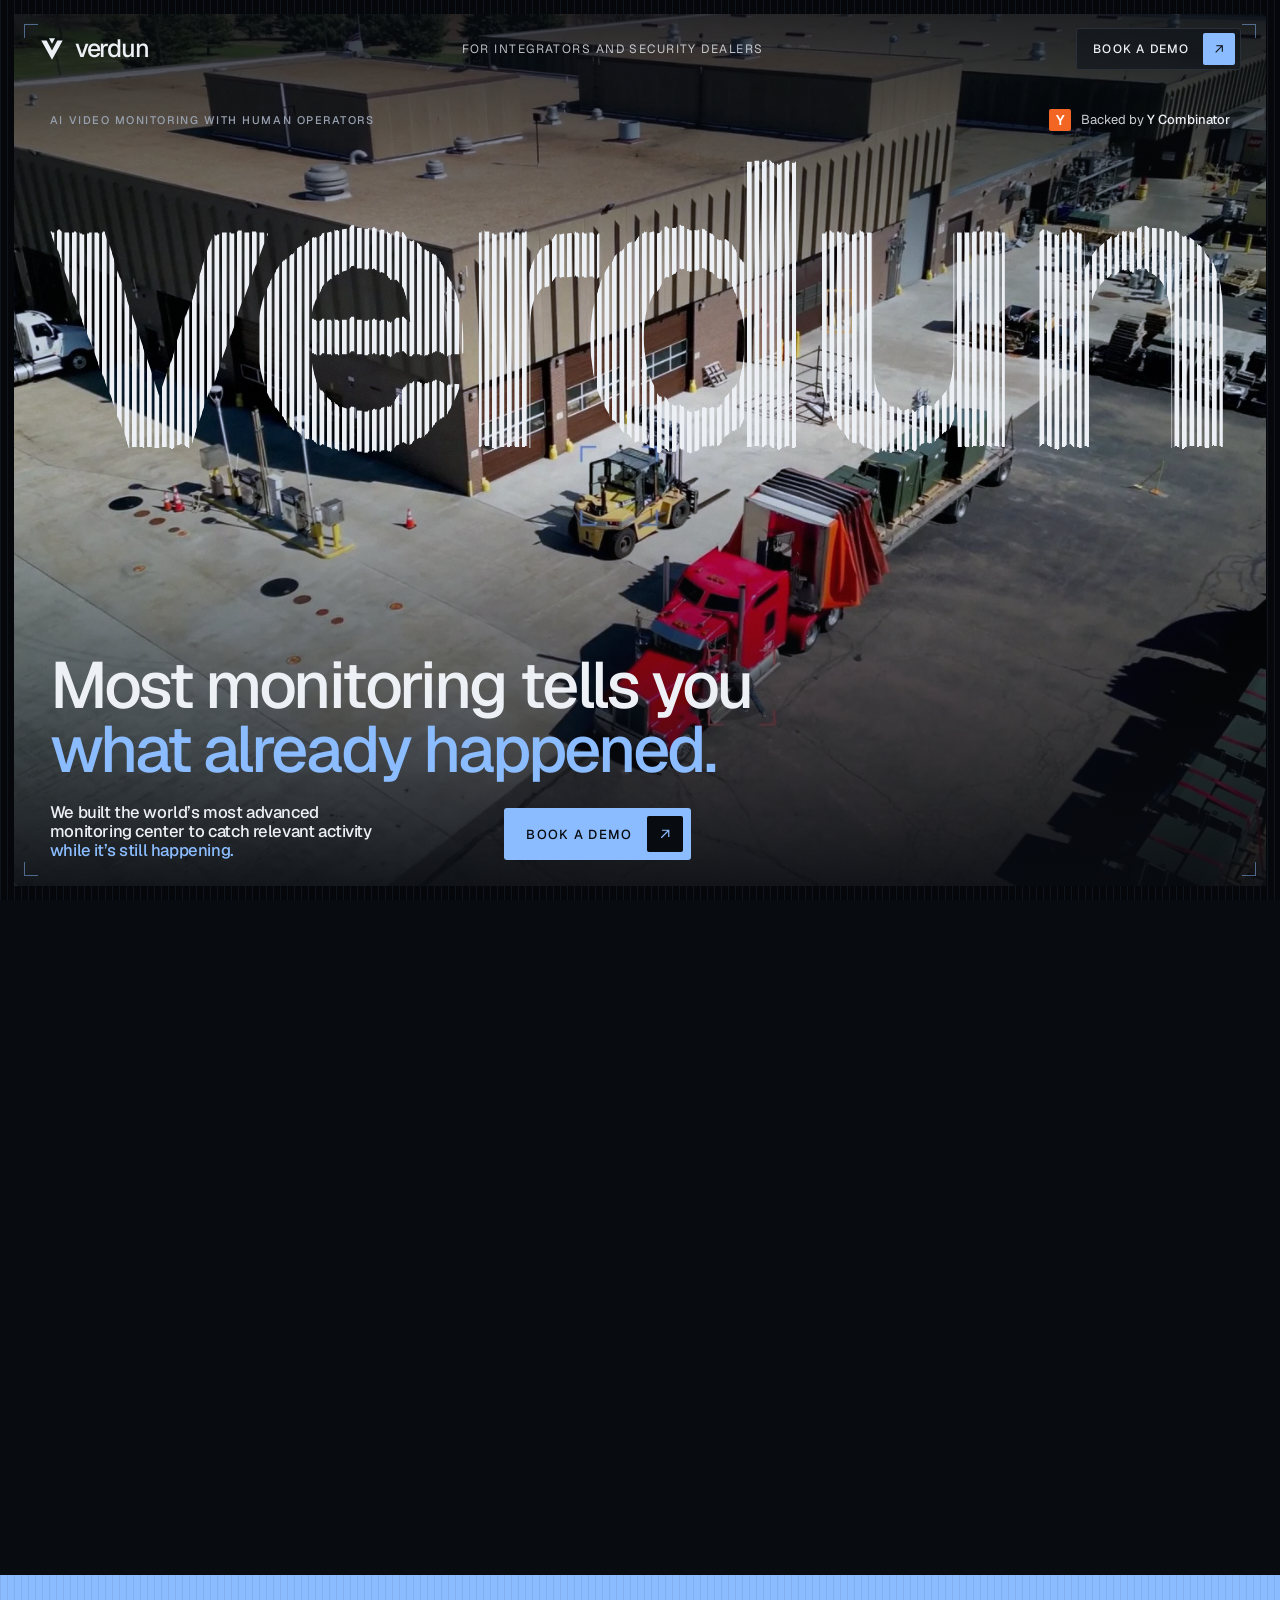
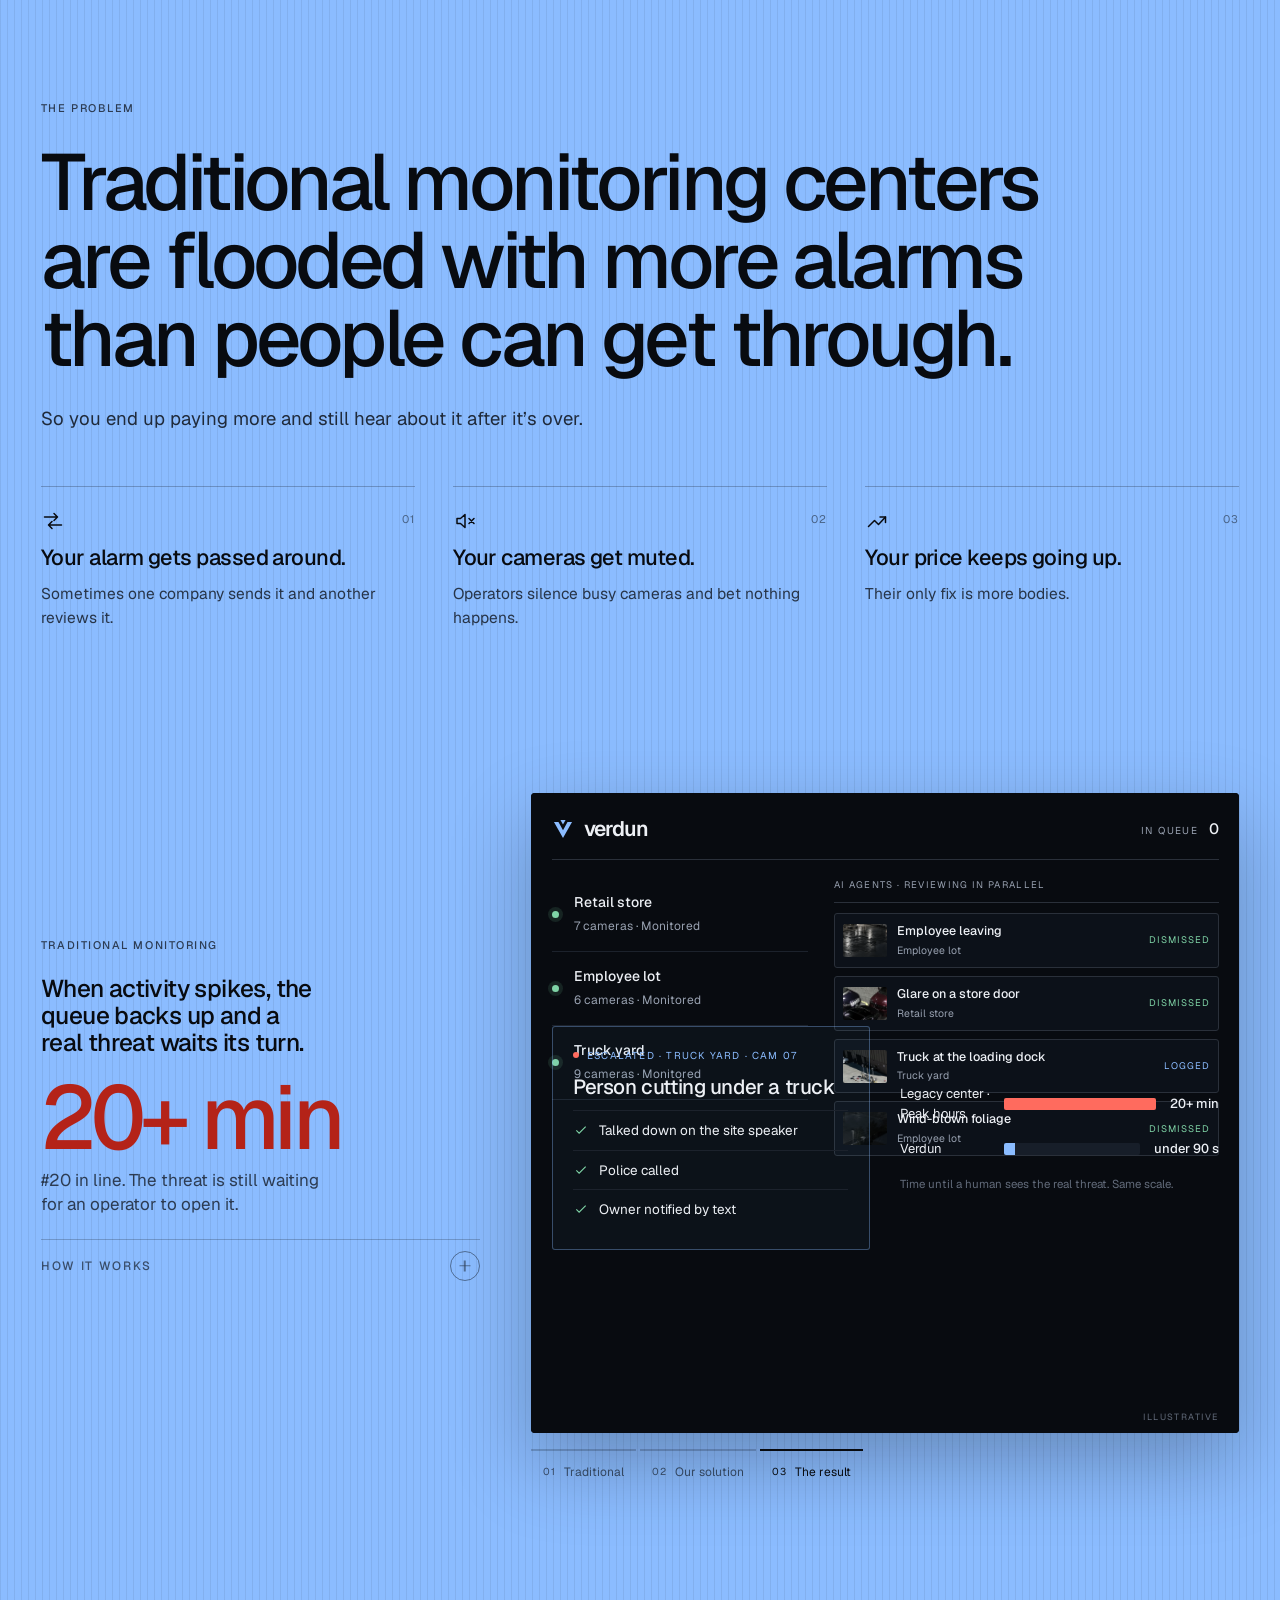
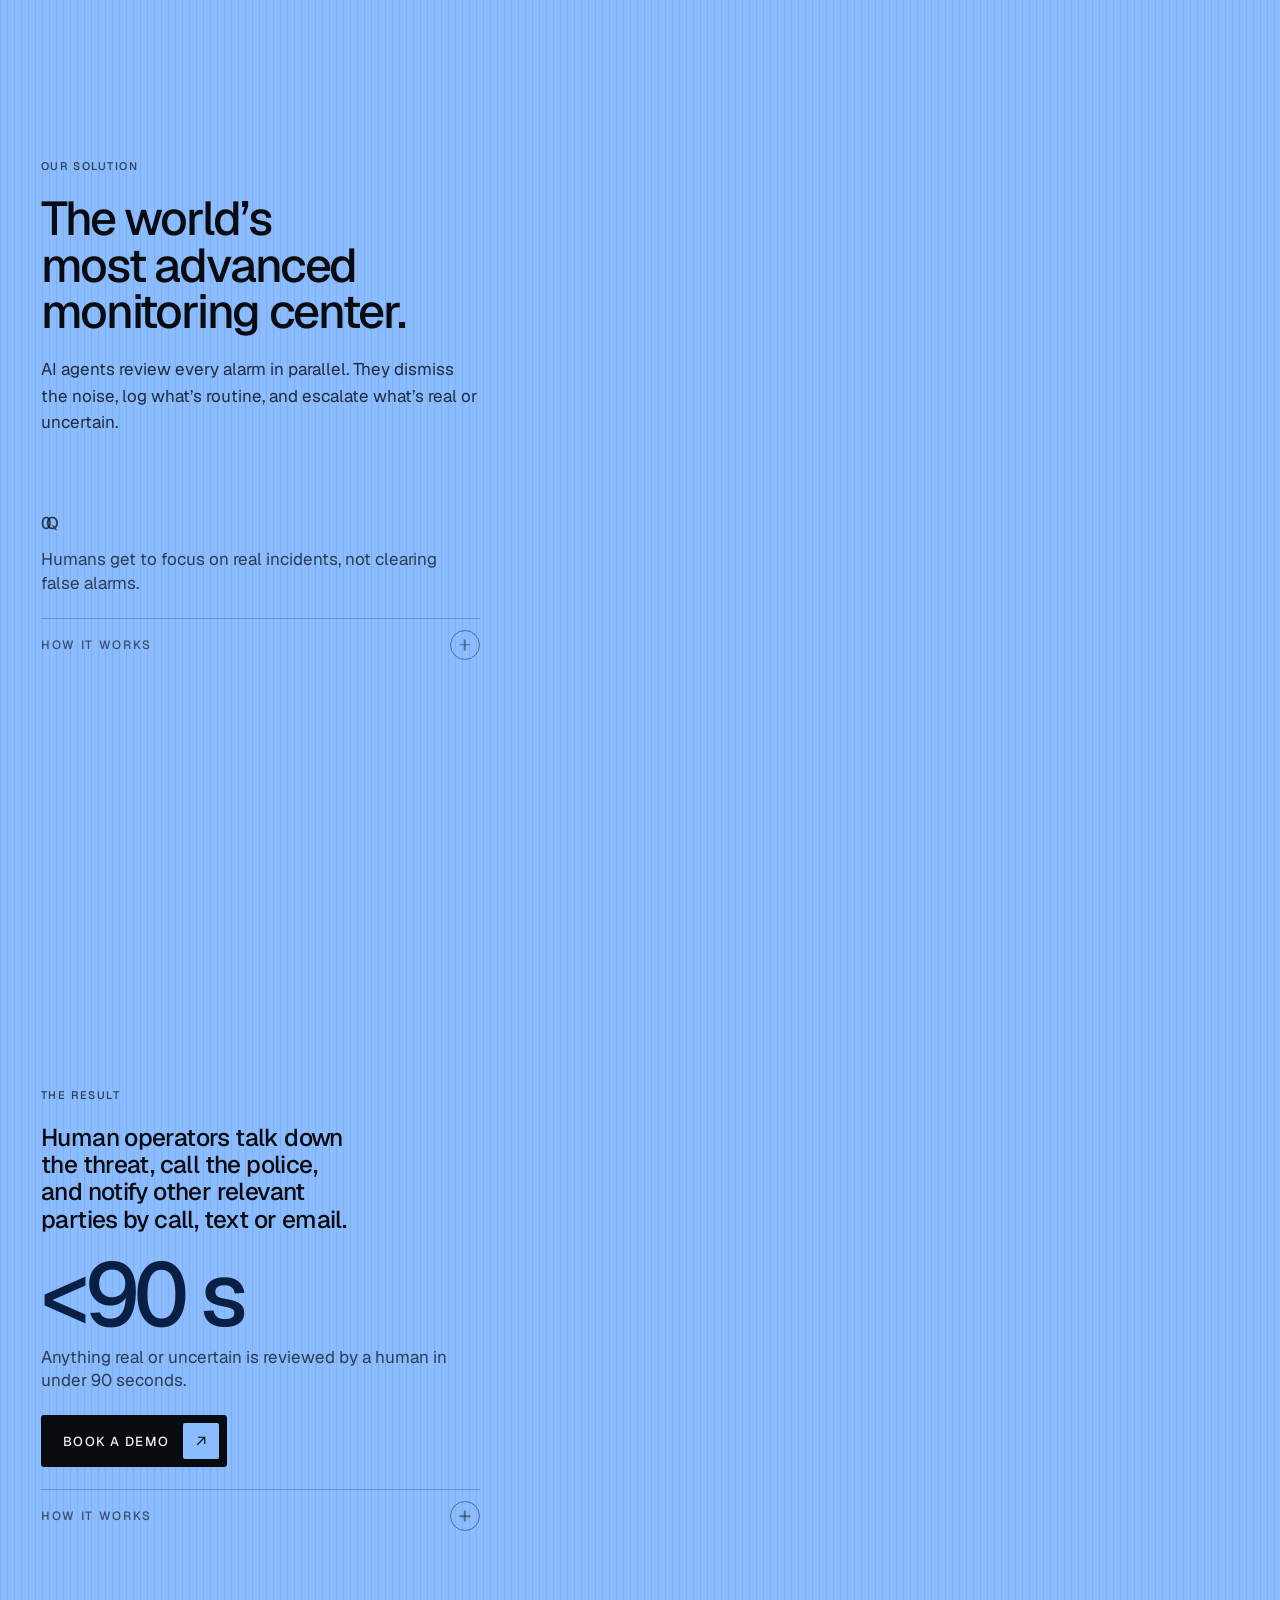
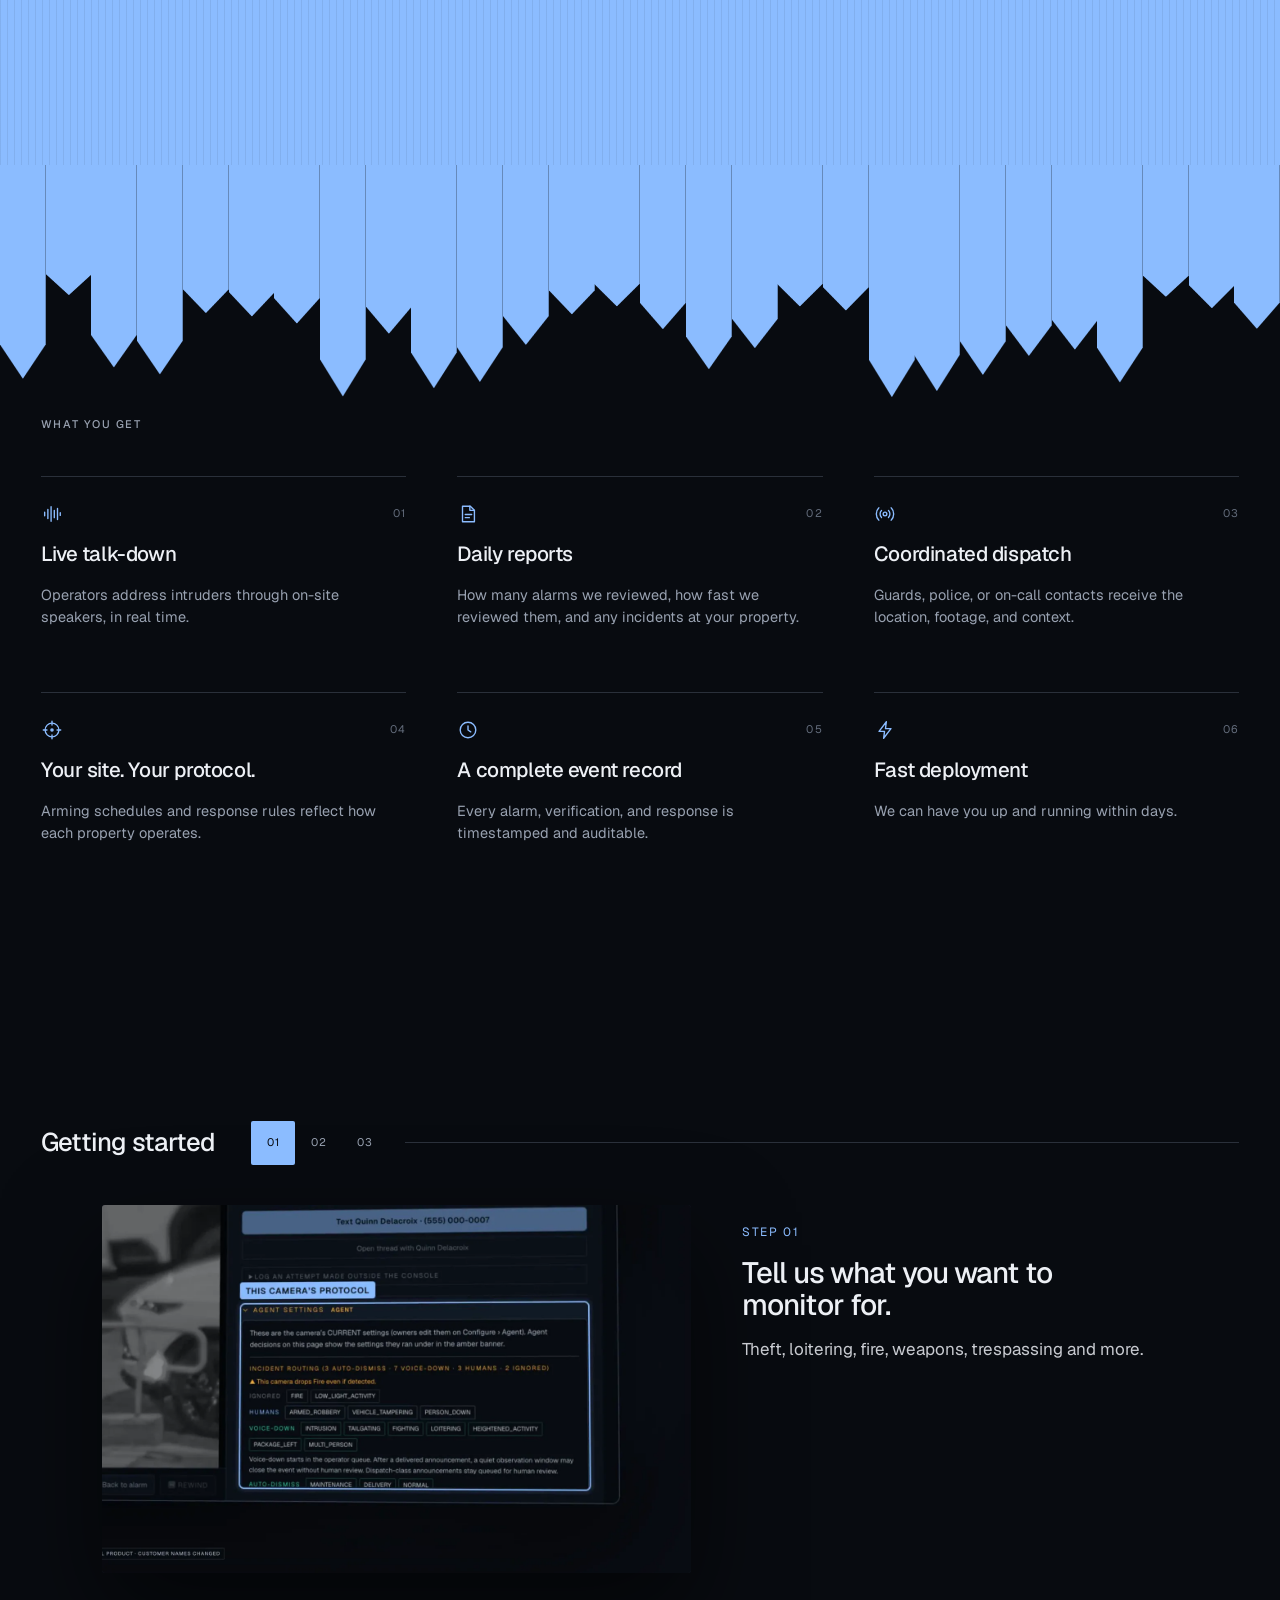
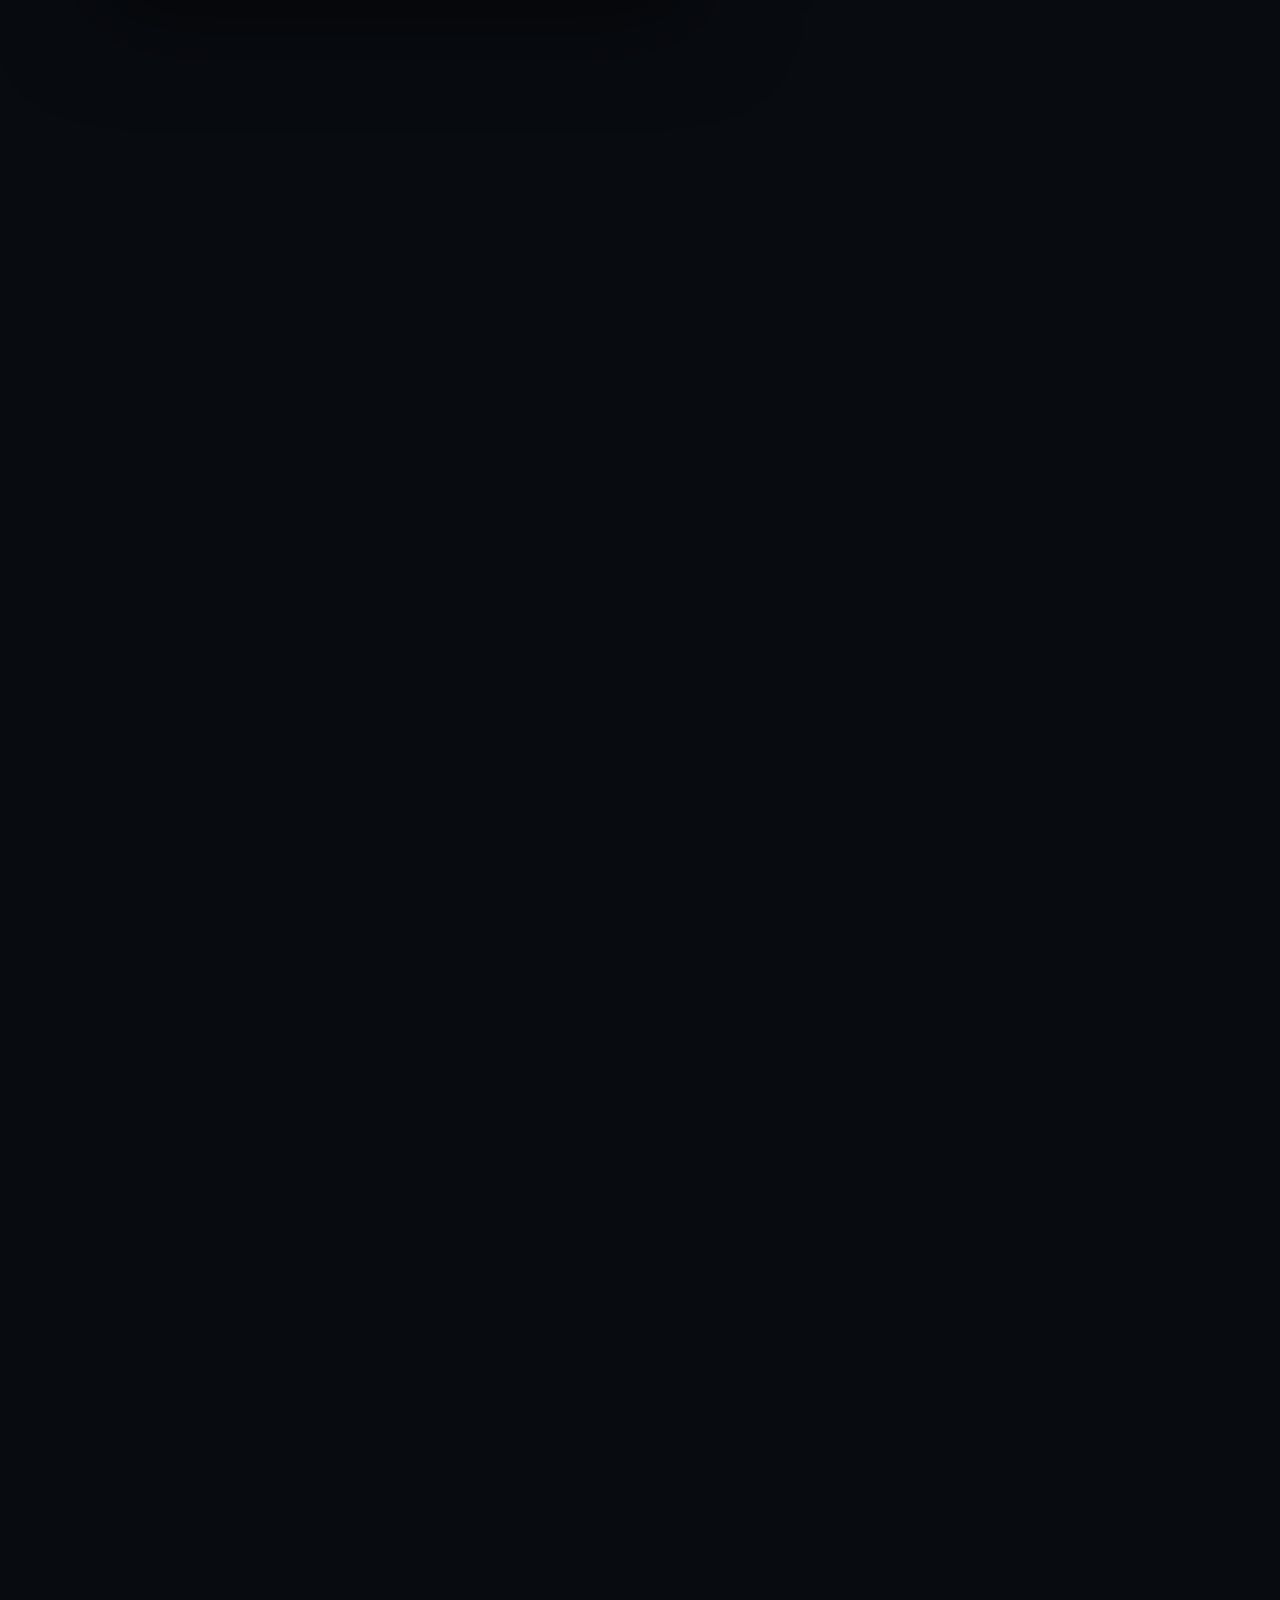
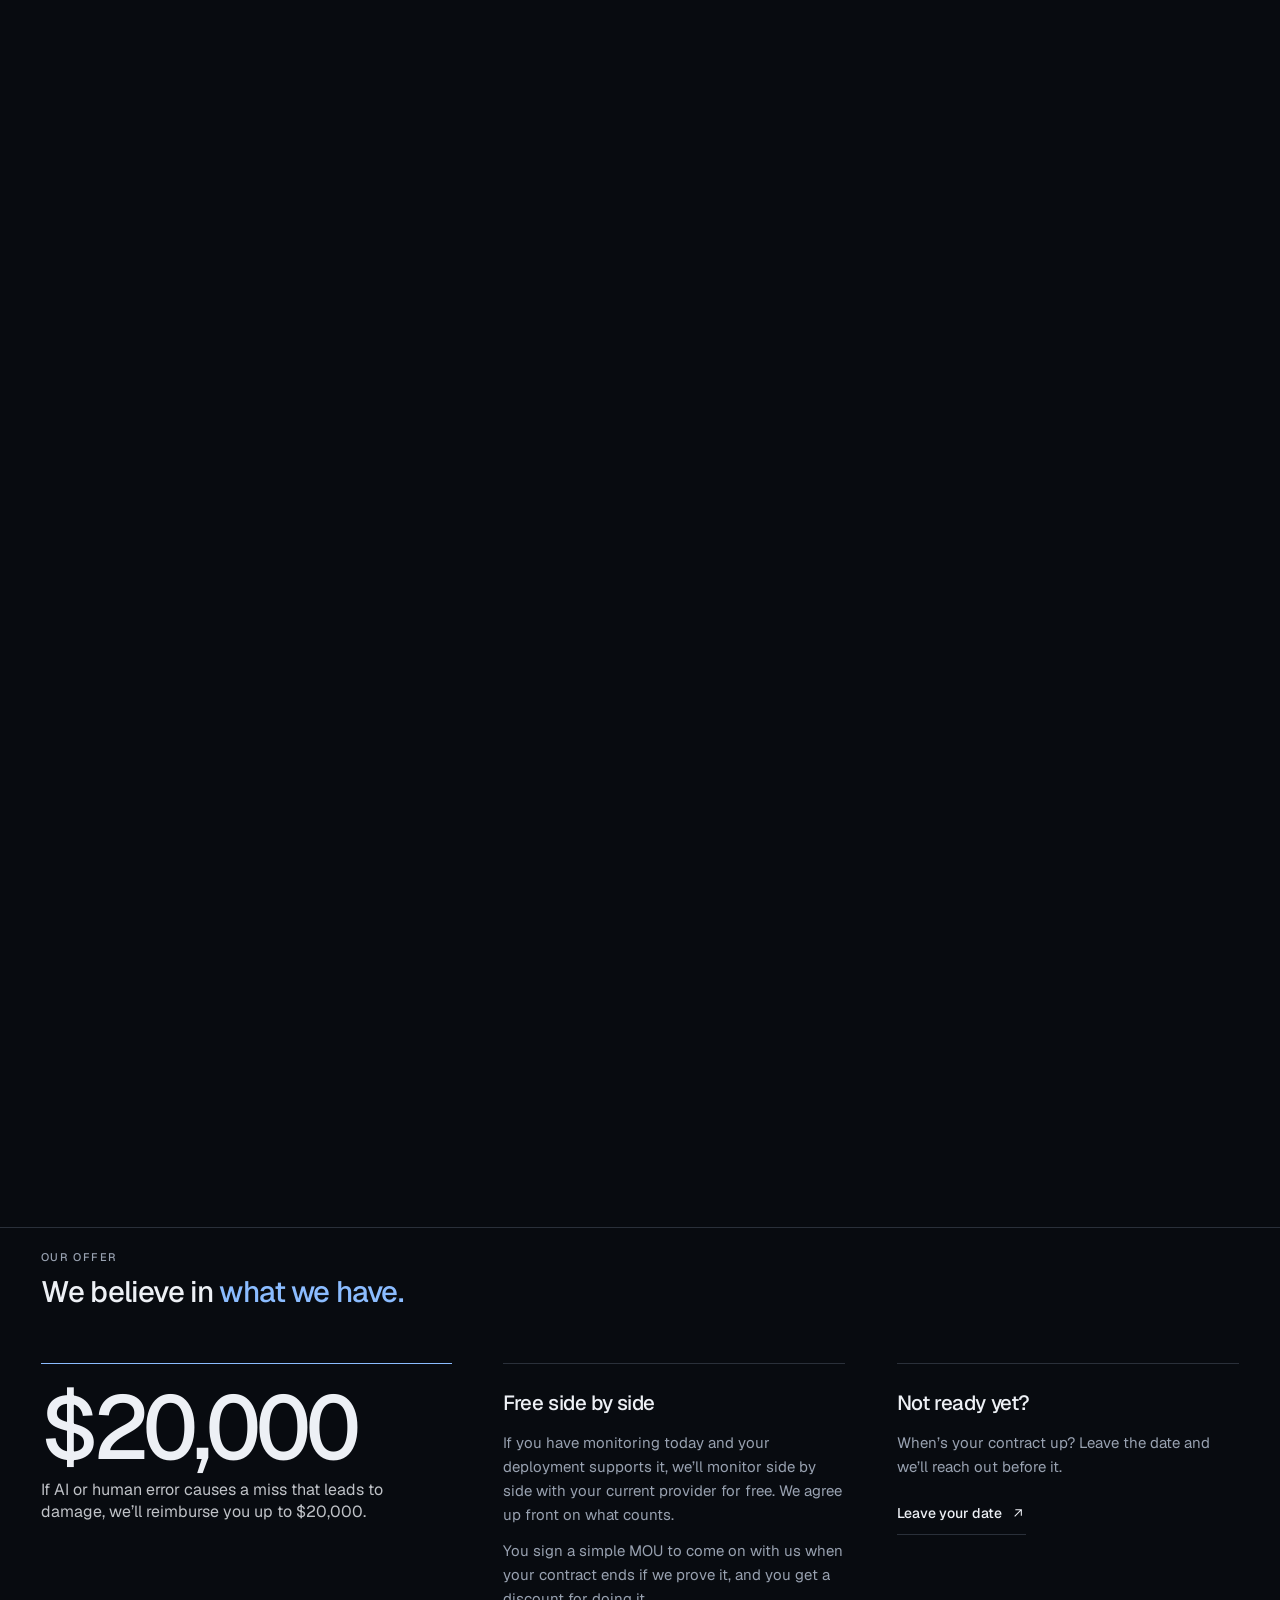
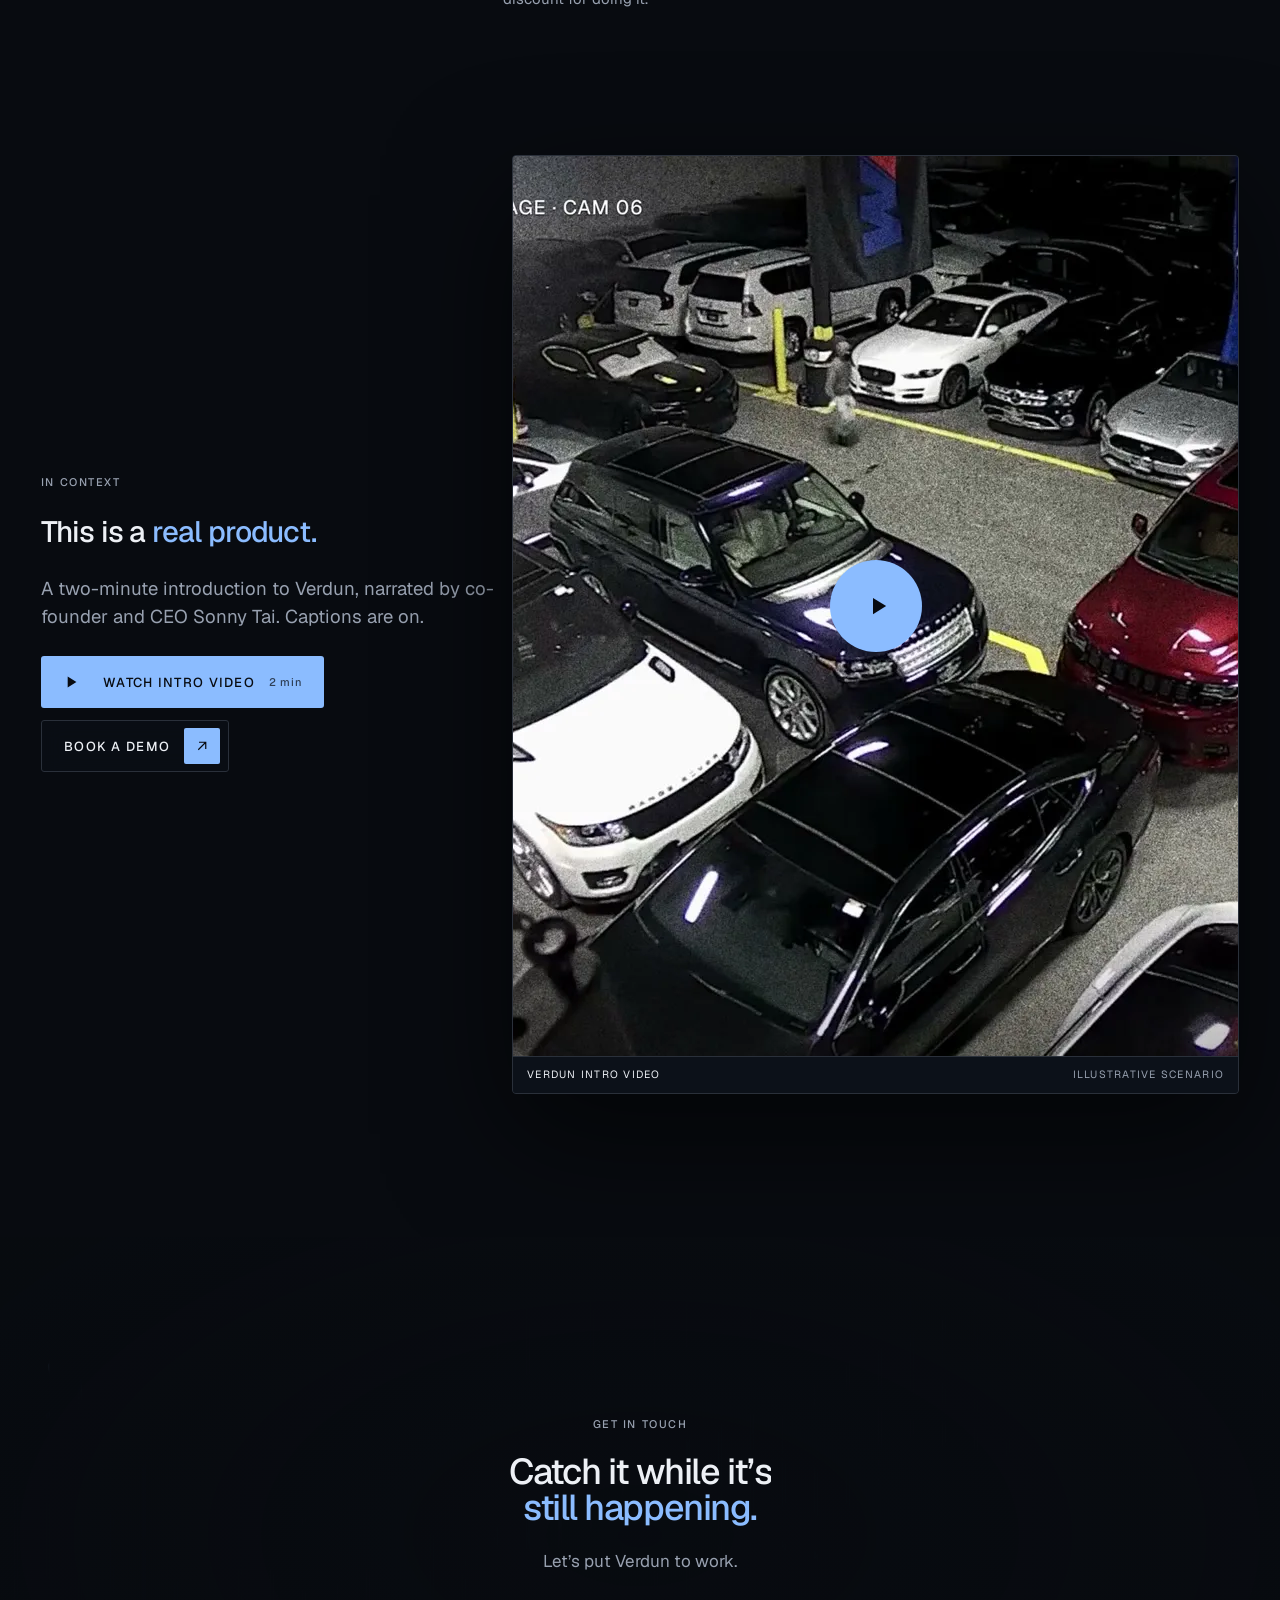
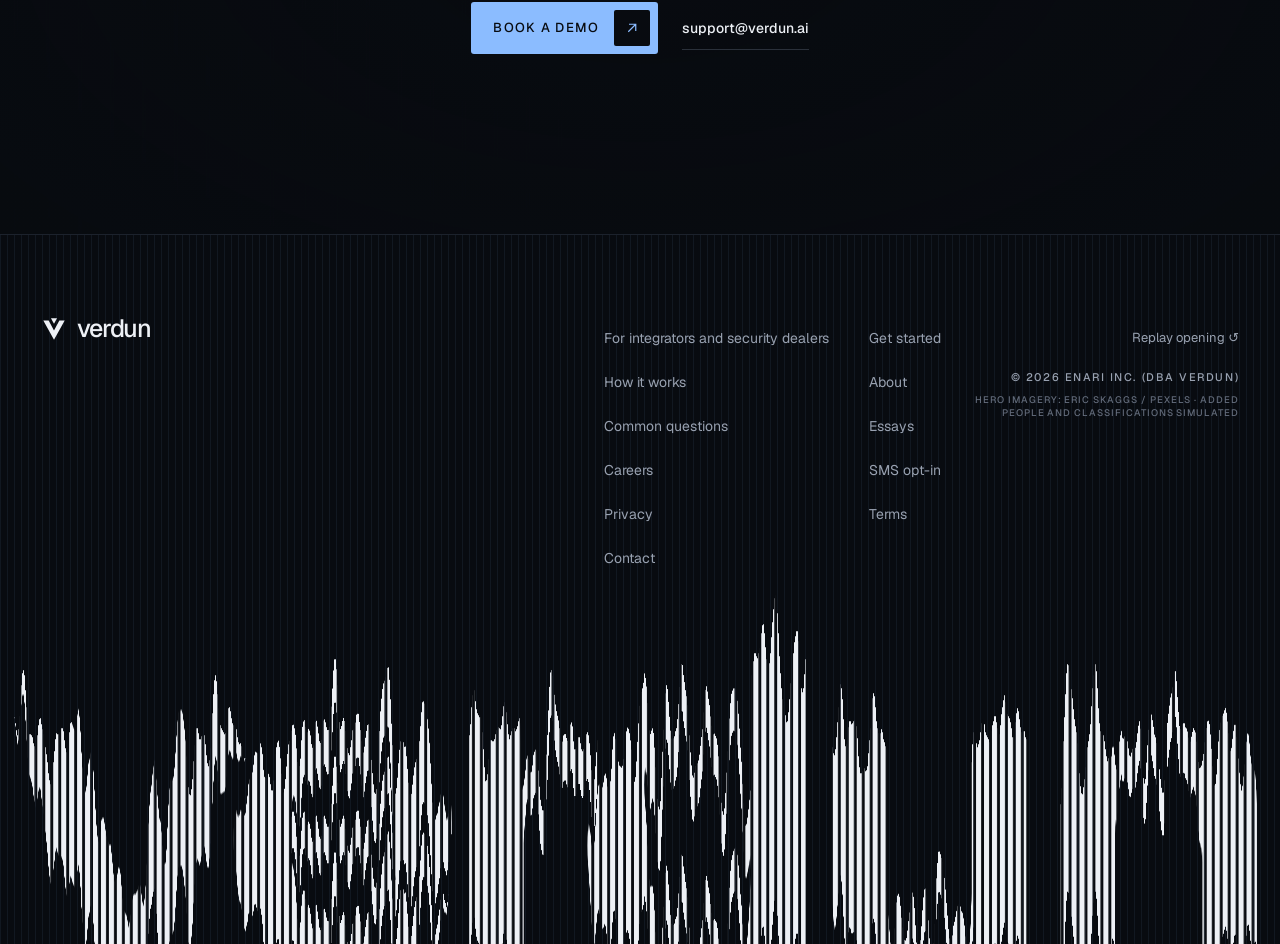
==== commit 7442f4dc: "Ethan's restructure: new hero copy, The Problem with three consequences, 3-step blue scroll (legacy " ====
--- a/index.html
+++ b/index.html
@@ -5,12 +5,12 @@
 <meta name="viewport" content="width=device-width, initial-scale=1, viewport-fit=cover">
 <!-- seo:start -->
 <title>Verdun | AI video monitoring with human operators</title>
-<meta name="description" content="A remote video monitoring service. AI agents review every alarm on your cameras, and trained operators respond to real threats with talk-down and dispatch.">
+<meta name="description" content="Most monitoring tells you what already happened. Verdun’s AI agents review every alarm and human operators respond to real threats while they’re still happening.">
 <link rel="canonical" href="https://verdun.ai/">
 <meta property="og:type" content="website">
 <meta property="og:site_name" content="Verdun">
 <meta property="og:title" content="Verdun | AI video monitoring with human operators">
-<meta property="og:description" content="A remote video monitoring service. AI agents review every alarm on your cameras, and trained operators respond to real threats with talk-down and dispatch.">
+<meta property="og:description" content="Most monitoring tells you what already happened. Verdun’s AI agents review every alarm and human operators respond to real threats while they’re still happening.">
 <meta property="og:image" content="https://verdun.ai/og-image.jpg">
 <meta property="og:image:width" content="1200">
 <meta property="og:image:height" content="630">
@@ -18,12 +18,12 @@
 <meta name="twitter:card" content="summary_large_image">
 <meta name="twitter:site" content="@VerdunAI">
 <meta name="twitter:title" content="Verdun | AI video monitoring with human operators">
-<meta name="twitter:description" content="A remote video monitoring service. AI agents review every alarm on your cameras, and trained operators respond to real threats with talk-down and dispatch.">
+<meta name="twitter:description" content="Most monitoring tells you what already happened. Verdun’s AI agents review every alarm and human operators respond to real threats while they’re still happening.">
 <meta name="twitter:image" content="https://verdun.ai/og-image.jpg">
 <link rel="manifest" href="/site.webmanifest">
 <script async src="https://www.googletagmanager.com/gtag/js?id=AW-18541176135"></script>
 <script>window.dataLayer=window.dataLayer||[];function gtag(){dataLayer.push(arguments);}gtag("js",new Date());gtag("config","AW-18541176135");</script>
-<script type="application/ld+json">{"@context": "https://schema.org", "@graph": [{"@type": "Organization", "@id": "https://verdun.ai/#org", "name": "Verdun", "legalName": "Enari Inc.", "alternateName": "Enari Inc. (dba Verdun)", "url": "https://verdun.ai/", "logo": "https://verdun.ai/icon-512.png", "image": "https://verdun.ai/og-image.jpg", "email": "support@verdun.ai", "description": "A remote video monitoring service. AI agents review every alarm. Trained operators respond to real threats.", "slogan": "We built the world’s most advanced monitoring center.", "founder": [{"@id": "https://verdun.ai/about#sonny-tai"}, {"@id": "https://verdun.ai/about#tung-hoang"}], "sameAs": ["https://www.linkedin.com/company/verdunai", "https://www.ycombinator.com/companies/verdun", "https://x.com/VerdunAI"], "knowsAbout": ["Remote video monitoring", "AI video analytics", "Alarm verification", "Live talk-down", "Security dispatch"]}, {"@type": "WebSite", "@id": "https://verdun.ai/#website", "url": "https://verdun.ai/", "name": "Verdun", "publisher": {"@id": "https://verdun.ai/#org"}}, {"@type": "Service", "@id": "https://verdun.ai/#monitoring", "name": "Verdun remote video monitoring", "serviceType": "Remote video monitoring", "provider": {"@id": "https://verdun.ai/#org"}, "description": "Tell us what you want to look for. Our AI looks for it and our human operators act on it. AI agents review every alarm first. They dismiss the noise, log what’s routine, and escalate what’s real.", "audience": {"@type": "BusinessAudience", "name": "Commercial, multifamily, and industrial properties"}}]}</script>
+<script type="application/ld+json">{"@context": "https://schema.org", "@graph": [{"@type": "Organization", "@id": "https://verdun.ai/#org", "name": "Verdun", "legalName": "Enari Inc.", "alternateName": "Enari Inc. (dba Verdun)", "url": "https://verdun.ai/", "logo": "https://verdun.ai/icon-512.png", "image": "https://verdun.ai/og-image.jpg", "email": "support@verdun.ai", "description": "A remote video monitoring service. AI agents review every alarm. Trained operators respond to real threats.", "slogan": "We built the world’s most advanced monitoring center.", "founder": [{"@id": "https://verdun.ai/about#sonny-tai"}, {"@id": "https://verdun.ai/about#tung-hoang"}], "sameAs": ["https://www.linkedin.com/company/verdunai", "https://www.ycombinator.com/companies/verdun", "https://x.com/VerdunAI"], "knowsAbout": ["Remote video monitoring", "AI video analytics", "Alarm verification", "Live talk-down", "Security dispatch"]}, {"@type": "WebSite", "@id": "https://verdun.ai/#website", "url": "https://verdun.ai/", "name": "Verdun", "publisher": {"@id": "https://verdun.ai/#org"}}, {"@type": "Service", "@id": "https://verdun.ai/#monitoring", "name": "Verdun remote video monitoring", "serviceType": "Remote video monitoring", "provider": {"@id": "https://verdun.ai/#org"}, "description": "AI agents review every alarm in parallel. They dismiss the noise, log what’s routine, and escalate what’s real or uncertain. Human operators talk down the threat, call the police, and notify other relevant parties by call, text or email.", "audience": {"@type": "BusinessAudience", "name": "Commercial, multifamily, and industrial properties"}}]}</script>
 <!-- seo:end -->
 <meta name="theme-color" content="#080b10">
 <link rel="icon" href="static/media/favicon.svg" type="image/svg+xml">
@@ -71,6 +71,14 @@
     <symbol id="i-clock" viewBox="0 0 24 24"><g fill="none" stroke="currentColor" stroke-width="1.5" stroke-linecap="round"><circle cx="12" cy="12" r="8.5"/><path d="M12 7.5V12l3 2"/></g></symbol>
     <symbol id="i-cross" viewBox="0 0 24 24"><g fill="none" stroke="currentColor" stroke-width="1.5" stroke-linecap="round"><circle cx="12" cy="12" r="7.5"/><path d="M12 2.5v4M12 17.5v4M2.5 12h4M17.5 12h4"/><circle cx="12" cy="12" r="1.2" fill="currentColor"/></g></symbol>
     <symbol id="i-layers" viewBox="0 0 24 24"><g fill="none" stroke="currentColor" stroke-width="1.5" stroke-linejoin="round"><path d="m12 3.5 8.5 4.5-8.5 4.5L3.5 8 12 3.5Z"/><path d="m3.5 12 8.5 4.5 8.5-4.5M3.5 16l8.5 4.5 8.5-4.5"/></g></symbol>
+    <symbol id="i-pass" viewBox="0 0 24 24"><g fill="none" stroke="currentColor" stroke-width="1.5" stroke-linecap="round" stroke-linejoin="round"><path d="M3.5 8h13M13 4.5 16.5 8 13 11.5M20.5 16h-13M11 12.5 7.5 16l3.5 3.5"/></g></symbol>
+    <symbol id="i-mute" viewBox="0 0 24 24"><g fill="none" stroke="currentColor" stroke-width="1.5" stroke-linecap="round" stroke-linejoin="round"><path d="M4 9.5h3.5L12 5.5v13l-4.5-4H4z"/><path d="m16 9.5 5 5M21 9.5l-5 5"/></g></symbol>
+    <symbol id="i-up" viewBox="0 0 24 24"><g fill="none" stroke="currentColor" stroke-width="1.5" stroke-linecap="round" stroke-linejoin="round"><path d="M3.5 17.5 9.5 11.5l4 4 7-7.5"/><path d="M15 8h5.5v5.5"/></g></symbol>
+    <symbol id="i-doc" viewBox="0 0 24 24"><g fill="none" stroke="currentColor" stroke-width="1.5" stroke-linecap="round" stroke-linejoin="round"><path d="M6 3.5h8.5L19 8v12.5H6z"/><path d="M14 3.5V8h5M9 12.5h7M9 16h4.5"/></g></symbol>
+    <symbol id="i-bolt" viewBox="0 0 24 24"><g fill="none" stroke="currentColor" stroke-width="1.5" stroke-linecap="round" stroke-linejoin="round"><path d="M13.5 3 5.5 13.5h6L10.5 21l8-10.5h-6z"/></g></symbol>
+    <symbol id="i-eye" viewBox="0 0 24 24"><g fill="none" stroke="currentColor" stroke-width="1.5" stroke-linecap="round" stroke-linejoin="round"><path d="M2.5 12S6 5.5 12 5.5 21.5 12 21.5 12 18 18.5 12 18.5 2.5 12 2.5 12z"/><circle cx="12" cy="12" r="2.8"/></g></symbol>
+    <symbol id="i-tag" viewBox="0 0 24 24"><g fill="none" stroke="currentColor" stroke-width="1.5" stroke-linecap="round" stroke-linejoin="round"><path d="M3.5 12.5v-8h8l9 9-8 8z"/><circle cx="8" cy="9" r="1.3"/></g></symbol>
+    <symbol id="i-cam" viewBox="0 0 24 24"><g fill="none" stroke="currentColor" stroke-width="1.5" stroke-linecap="round" stroke-linejoin="round"><path d="M3 7.5h12.5v9H3zM15.5 10.5l5.5-3v9l-5.5-3"/></g></symbol>
     <symbol id="i-check" viewBox="0 0 24 24"><path d="m5 12.5 4.2 4.2L19 7" fill="none" stroke="currentColor" stroke-width="1.7"/></symbol>
     <symbol id="i-cake" viewBox="0 0 24 24"><g fill="none" stroke="currentColor" stroke-width="1.5" stroke-linejoin="round"><path d="M4 20h16M5 20v-6.5h14V20M5 16.5c1.6 0 1.6 1.2 3.5 1.2s1.9-1.2 3.5-1.2 1.9 1.2 3.5 1.2 1.9-1.2 3.5-1.2M8 13.5v-3M12 13.5v-3M16 13.5v-3M12 7.5c-.9-.8-.9-2 0-3 .9 1 .9 2.2 0 3Z"/></g></symbol>
   </defs>
@@ -181,116 +189,100 @@
         </div>
         <div class="hero__bottom">
           <h1 class="hero__title" data-split="lines">
-            Most monitoring is a bet that <em>nothing happens</em> at your property.
+            Most monitoring tells you <em>what already happened.</em>
           </h1>
           <div class="hero__aside" data-hero-in>
-            <p class="hero__sub">We built the world’s most advanced monitoring center <em>so you don’t have to take that bet.</em></p>
+            <p class="hero__sub">We built the world’s most advanced monitoring center to catch relevant activity <em>while it’s still happening.</em></p>
             <a class="btn btn--blue" href="/get-started" data-magnetic data-demo><span>Book a demo</span><svg aria-hidden="true"><use href="#i-arrow"/></svg></a>
           </div>
         </div>
       </div>
-
-      <!-- Receding-world chapter title (appears as the photo recedes) -->
-      <div class="recede-copy" data-recede-copy>
-        <span class="label">The problem</span>
-        <h2 class="recede-copy__title">You’re not getting the monitoring <em>you think you are.</em></h2>
-      </div>
       <span class="stage__corner tl" aria-hidden="true"></span><span class="stage__corner tr" aria-hidden="true"></span><span class="stage__corner bl" aria-hidden="true"></span><span class="stage__corner br" aria-hidden="true"></span>
     </div>
   </div>
 </section>
 
-<!-- ============ PROBLEM INTRO ============ -->
+<!-- ============ THE PROBLEM ============ -->
 <section class="problem" id="problem" aria-labelledby="problem-title">
   <div class="drip drip--down" data-drip aria-hidden="true"></div>
   <div class="wrap problem__head">
-    <span class="label label--ink" data-reveal>The queue</span>
-    <h2 class="display" id="problem-title" data-split="lines">Wind. Rain. Shifting shadows. An employee walking to their car.</h2>
-    <p class="lede" data-reveal>A traditional monitoring center gets flooded with more alarms than people can get through.</p>
-  </div>
-
-  <!-- Scroll-told queue: five chapters -->
-  <div class="queue" data-queue>
+    <span class="label label--ink" data-reveal>The problem</span>
+    <h2 class="display" id="problem-title" data-split="lines">Traditional monitoring centers are flooded with more alarms than people can get through.</h2>
+    <p class="lede" data-reveal>So you end up paying more and still hear about it after it’s over.</p>
+  </div>
+  <ul class="wrap pains" data-pains>
+    <li class="pain"><svg aria-hidden="true"><use href="#i-pass"/></svg><span class="pain__n">01</span><h3>Your alarm gets passed around.</h3><p>Sometimes one company sends it and another reviews it.</p></li>
+    <li class="pain"><svg aria-hidden="true"><use href="#i-mute"/></svg><span class="pain__n">02</span><h3>Your cameras get muted.</h3><p>Operators silence busy cameras and bet nothing happens.</p></li>
+    <li class="pain"><svg aria-hidden="true"><use href="#i-up"/></svg><span class="pain__n">03</span><h3>Your price keeps going up.</h3><p>Their only fix is more bodies.</p></li>
+  </ul>
+
+  <!-- Scroll-told: a legacy console, then Verdun, then the result -->
+  <div class="queue" id="how-it-works" data-queue>
     <div class="queue__sticky">
       <div class="queue__stage" data-qstage>
-        <div class="qs__head">
-          <span class="label label--ink" data-qchip>Today</span>
-          <span class="label label--ink">Illustrative</span>
-        </div>
-        <div class="qs__grid">
-          <div class="qs__sites">
-            <span class="qs__colhead" data-short="Cameras">Cameras + object detection</span>
-            <div class="site" data-site="A"><div class="site__thumb"></div><div><b>Site A · Retail store</b><small>7 cameras</small></div></div>
-            <div class="site" data-site="B"><div class="site__thumb"></div><div><b>Site B · Employee lot</b><small>6 cameras</small></div></div>
-            <div class="site" data-site="C"><div class="site__thumb"></div><div><b>Site C · Truck yard</b><small>9 cameras</small></div></div>
-          </div>
-          <div class="qs__agents" data-agents>
-            <span class="qs__colhead" data-short="Agents">Verdun AI agents</span>
-            <div class="agent-core"><span class="agent-core__ring"></span><svg><use href="#i-mark"/></svg><small>Reasoning</small></div>
-          </div>
-          <div class="qs__queue">
-            <span class="qs__colhead"><span data-qlabel>Clips sent for review</span><b data-qcount>0</b></span>
-            <ol class="clips" data-clips></ol>
-          </div>
-          <div class="qs__ops">
-            <span class="qs__colhead" data-short="3 operators">Legacy monitoring center · 3 operators</span>
-            <div class="op" data-op="0"><span class="op__head"><i></i>Operator 1</span><span class="op__state" data-opstate>Idle</span><div class="op__screen"></div></div>
-            <div class="op" data-op="1"><span class="op__head"><i></i>Operator 2</span><span class="op__state" data-opstate>Idle</span><div class="op__screen"></div></div>
-            <div class="op" data-op="2"><span class="op__head"><i></i>Operator 3</span><span class="op__state" data-opstate>Idle</span><div class="op__screen"></div></div>
-          </div>
-        </div>
-        <!-- overlays per chapter -->
-        <div class="qs__overlay qs__work" data-ov="2">
-          <div class="work-chart">
-            <span class="label label--ink">One busy night at a legacy center</span>
-            <svg viewBox="0 0 400 150" preserveAspectRatio="none" aria-hidden="true"><path class="work-chart__cap" d="M0 92H400"/><path class="work-chart__curve" d="M0 140 C60 138 90 128 130 96 S180 10 210 12 S250 90 290 120 S340 136 400 138"/></svg>
-            <span class="work-chart__note">Hiring takes months. <em>Peaks take minutes.</em></span>
-          </div>
-          <ul class="work-list">
-            <li><svg><use href="#i-wave"/></svg><div><b>Silence busy sites</b><span>Mute noisy cameras so fewer alarms reach the queue.</span></div><em>You lose coverage</em></li>
-            <li><svg><use href="#i-radio"/></svg><div><b>Offshore the operators</b><span>Cheaper seats in developing countries. The queue math is unchanged.</span></div><em>Lower quality</em></li>
-            <li><svg><use href="#i-clock"/></svg><div><b>Charge for extra alarms</b><span>Overage fees for every alarm past your plan.</span></div><em>You pay more</em></li>
-          </ul>
-        </div>
-        <div class="qs__overlay qs__result" data-ov="4">
-          <p class="result__big">Every alarm reviewed in <em>under 90 seconds.</em></p>
-          <span class="label label--ink">Time until an operator sees the alarm</span>
-          <div class="result__row"><span>Legacy center · Peak hours</span><i class="result__bar result__bar--red"><b></b></i><strong>20+ min</strong></div>
-          <div class="result__row"><span>Verdun</span><i class="result__bar result__bar--blue"><b></b></i><strong>under 90 s</strong></div>
-          <small>Both bars drawn to the same scale. Illustrative.</small>
-        </div>
+        <!-- Legacy console: deliberately overwhelming -->
+        <div class="lg" data-lg aria-hidden="true">
+          <div class="lg__bar" data-scatter>
+            <span class="lg__brand"><i></i>Legacy monitoring center</span>
+            <span class="lg__stat">In queue <b data-lg-count>147</b></span>
+            <span class="lg__stat lg__stat--wait">Oldest waiting <b>20+ min</b></span>
+          </div>
+          <div class="lg__body">
+            <div class="lg__wall" data-lg-wall></div>
+            <ol class="lg__list" data-lg-list></ol>
+          </div>
+          <div class="lg__pops" data-lg-pops></div>
+          <p class="lg__wait" data-scatter><b>20+ min</b><span>before an operator opens the real threat</span></p>
+        </div>
+        <!-- Verdun console: calm -->
+        <div class="vd" data-vd aria-hidden="true">
+          <div class="vd__bar">
+            <span class="vd__brand" data-vd-brand><svg><use href="#i-mark"/></svg><span>verdun</span></span>
+            <span class="vd__stat">In queue <b>0</b></span>
+          </div>
+          <div class="vd__body" data-vd-body>
+            <div class="vd__sites">
+              <div class="vd__site"><i></i><div><b>Retail store</b><small>7 cameras · Monitored</small></div></div>
+              <div class="vd__site"><i></i><div><b>Employee lot</b><small>6 cameras · Monitored</small></div></div>
+              <div class="vd__site"><i></i><div><b>Truck yard</b><small>9 cameras · Monitored</small></div></div>
+            </div>
+            <div class="vd__feedwrap">
+              <span class="vd__colhead">AI agents · reviewing in parallel</span>
+              <ol class="vd__feed" data-vd-feed></ol>
+            </div>
+          </div>
+          <div class="vd__result" data-vd-result>
+            <div class="vd__case">
+              <span class="vd__tag"><i></i>Escalated · Truck yard · Cam 07</span>
+              <b>Person cutting under a truck</b>
+              <ul class="vd__acts">
+                <li><svg aria-hidden="true"><use href="#i-check"/></svg>Talked down on the site speaker</li>
+                <li><svg aria-hidden="true"><use href="#i-check"/></svg>Police called</li>
+                <li><svg aria-hidden="true"><use href="#i-check"/></svg>Owner notified by text</li>
+              </ul>
+            </div>
+            <div class="vd__bars">
+              <div class="result__row"><span>Legacy center · Peak hours</span><i class="result__bar result__bar--red"><b></b></i><strong>20+ min</strong></div>
+              <div class="result__row"><span>Verdun</span><i class="result__bar result__bar--blue"><b></b></i><strong>under 90 s</strong></div>
+              <small>Time until a human sees the real threat. Same scale.</small>
+            </div>
+          </div>
+        </div>
+        <span class="queue__note">Illustrative</span>
       </div>
 
       <div class="queue__narr" aria-live="polite">
-        <div class="qsteps-nav" role="tablist" aria-label="Queue chapters">
+        <div class="qsteps-nav" role="tablist" aria-label="Traditional monitoring and Verdun">
           <button type="button" role="tab" data-qgo="0"><span>01</span>Traditional</button>
-          <button type="button" role="tab" data-qgo="1"><span>02</span>Peak hours</button>
-          <button type="button" role="tab" data-qgo="2"><span>03</span>More bodies</button>
-          <button type="button" role="tab" data-qgo="3"><span>04</span>Verdun</button>
-          <button type="button" role="tab" data-qgo="4"><span>05</span>The result</button>
+          <button type="button" role="tab" data-qgo="1"><span>02</span>Our solution</button>
+          <button type="button" role="tab" data-qgo="2"><span>03</span>The result</button>
         </div>
       </div>
     </div>
 
     <div class="qsteps">
       <article class="qstep" data-qstep="0">
-        <span class="label label--ink">01 / Traditional monitoring</span>
-        <h3>At a traditional center, every detection becomes a clip for a human to review.</h3>
-        <p class="stat"><b>22</b><span>cameras across 3 sites.<br>3 human operators.</span></p>
-        <details class="more more--ink" data-more>
-          <summary><span>How it works</span><i aria-hidden="true"></i></summary>
-          <div class="more__body"><div class="more__inner">
-            <p>Traditional video monitoring runs object detection on each camera. People, moving vehicles and even wind-blown foliage become clips, and every clip goes to a monitoring center where a human operator reviews it for threats.</p>
-            <dl class="facts">
-              <div><dt>22 cameras across 3 sites</dt><dd><b>Every detection becomes a clip</b>A retail store, employee lot and truck yard send activity for review.</dd></div>
-              <div><dt>Routine activity</dt><dd><b>Cashiers. Wind. Deliveries.</b>Object detection flags activity without understanding why it is happening.</dd></div>
-              <div><dt>Legacy monitoring center</dt><dd><b>3 human operators</b>Every clip needs their attention, including the routine ones.</dd></div>
-            </dl>
-          </div></div>
-        </details>
-      </article>
-      <article class="qstep" data-qstep="1">
-        <span class="label label--ink">02 / Peak hours</span>
+        <span class="label label--ink">Traditional monitoring</span>
         <h3>When activity spikes, the queue backs up and a real threat waits its turn.</h3>
         <p class="stat"><b class="is-red">20+&nbsp;min</b><span>#20 in line. The threat is still waiting<br>for an operator to open it.</span></p>
         <details class="more more--ink" data-more>
@@ -298,33 +290,18 @@
           <div class="more__body"><div class="more__inner">
             <p>During busy periods, routine clips pile up faster than operators can clear them. A real threat waits its turn behind all of them, and it often takes 20+ minutes before an operator even opens it.</p>
             <dl class="facts">
-              <div><dt>Incoming clips</dt><dd><b>The queue keeps growing</b>Routine detections arrive faster than the three operators can review them.</dd></div>
-              <div class="is-alert"><dt>Real threat · Site C</dt><dd><b>Catalytic converter theft</b>A theft in progress waits behind routine activity.</dd></div>
-              <div class="is-alert"><dt>Illustrative peak-hour backlog</dt><dd><b>#20 in line · 20+ min</b>The threat is still waiting for an operator to open it.</dd></div>
+              <div><dt>Routine activity</dt><dd><b>Cashiers. Wind. Deliveries.</b>Object detection flags activity without understanding why it is happening.</dd></div>
+              <div><dt>Muted cameras</dt><dd><b>You lose coverage</b>Operators silence busy cameras so fewer alarms reach the queue.</dd></div>
+              <div class="is-alert"><dt>Real threat · Truck yard</dt><dd><b>#20 in line · 20+ min</b>A theft in progress waits behind routine activity.</dd></div>
             </dl>
           </div></div>
         </details>
       </article>
-      <article class="qstep" data-qstep="2">
-        <span class="label label--ink">03 / More bodies</span>
-        <h3>The only way they can fix that is more bodies, so your price keeps going up.</h3>
-        <p class="stat"><b class="stat__words">You lose coverage. Lower quality. You pay more.</b><span>In the meantime operators clear the queue as fast as they can and mute the cameras that seem low risk.</span></p>
-        <details class="more more--ink" data-more>
-          <summary><span>How it works</span><i aria-hidden="true"></i></summary>
-          <div class="more__body"><div class="more__inner">
-            <p>Monitoring centers can’t put more people in seats on demand. So they silence sites, offshore operators to developing countries, and charge more for extra alarms. None of it gets a real threat seen faster.</p>
-            <dl class="facts">
-              <div><dt>Silence busy sites</dt><dd><b>You lose coverage</b>Muting noisy cameras reduces the queue by hiding activity.</dd></div>
-              <div><dt>Offshore the operators</dt><dd><b>Lower quality</b>Cheaper seats do not add capacity on demand.</dd></div>
-              <div><dt>Charge for extra alarms</dt><dd><b>You pay more</b>Overage fees do not get a real threat seen faster.</dd></div>
-            </dl>
-          </div></div>
-        </details>
-      </article>
-      <article class="qstep" data-qstep="3">
-        <span class="label label--ink">04 / Verdun</span>
-        <h3>AI agents review every alarm first. They dismiss the noise, log what’s routine, and escalate what’s real.</h3>
-        <p class="stat"><b class="is-ink">0:38</b><span>A human sees the alarm in 0:38<br>in this example.</span></p>
+      <article class="qstep qstep--solution" data-qstep="1">
+        <span class="label label--ink">Our solution</span>
+        <h3 class="qstep__title">The world’s most advanced monitoring center.</h3>
+        <p>AI agents review every alarm in parallel. They dismiss the noise, log what’s routine, and escalate what’s real or uncertain.</p>
+        <p class="stat"><b class="is-ink"><span aria-hidden="true">0Q</span><span class="sr-only">Zero in queue</span></b><span>Humans get to focus on real incidents, not clearing false alarms.</span></p>
         <details class="more more--ink" data-more>
           <summary><span>How it works</span><i aria-hidden="true"></i></summary>
           <div class="more__body"><div class="more__inner">
@@ -332,24 +309,24 @@
             <dl class="facts">
               <div><dt>Glare on a store door</dt><dd><b>Dismiss</b>Sees moving glare. Checks that the store is closed and no one is inside.</dd></div>
               <div><dt>Truck at the loading dock</dt><dd><b>Log only</b>Sees a truck backing in. Checks the scheduled overnight delivery.</dd></div>
-              <div class="is-alert"><dt>Person cutting under a truck</dt><dd><b>Escalate · Voice down</b>Checks that the yard is closed. Pulls live view; a human sees the alarm in 0:38 in this example.</dd></div>
+              <div class="is-alert"><dt>Person cutting under a truck</dt><dd><b>Escalate · Voice down</b>Checks that the yard is closed. Pulls live view and hands it to a human operator.</dd></div>
             </dl>
           </div></div>
         </details>
       </article>
-      <article class="qstep" data-qstep="4">
-        <span class="label label--ink">05 / The result</span>
-        <h3>An operator gets the clip, a live view, and your protocol on one screen.</h3>
-        <p class="stat"><b class="is-ink">&lt;90&nbsp;s</b><span>Every alarm reviewed in under 90 seconds.</span></p>
+      <article class="qstep" data-qstep="2">
+        <span class="label label--ink">The result</span>
+        <h3>Human operators talk down the threat, call the police, and notify other relevant parties by call, text or email.</h3>
+        <p class="stat"><b class="is-ink">&lt;90&nbsp;s</b><span>Anything real or uncertain is reviewed by a human in under 90 seconds.</span></p>
         <a class="btn btn--ink" href="/get-started" data-magnetic data-demo><span>Book a demo</span><svg aria-hidden="true"><use href="#i-arrow"/></svg></a>
         <details class="more more--ink" data-more>
           <summary><span>How it works</span><i aria-hidden="true"></i></summary>
           <div class="more__body"><div class="more__inner">
-            <p>Because agents clear routine activity before it reaches a person, our operators only see what matters. Your alarms are always reviewed in under 90 seconds.</p>
+            <p>Because agents clear routine activity before it reaches a person, our operators only see what matters. Anything real or uncertain reaches a human in under 90 seconds.</p>
             <dl class="facts">
               <div class="is-alert"><dt>Legacy center · Peak hours</dt><dd><b>20+ minutes</b>Routine alarms and real threats compete for the same operators.</dd></div>
               <div class="is-blue"><dt>Verdun</dt><dd><b>Under 90 seconds</b>Agents review routine activity so real threats reach human operators.</dd></div>
-              <div><dt>The illustrated Verdun queue</dt><dd><b>1 alarm needs a human</b>Wind and an employee leaving are dismissed. A scheduled delivery is logged. The theft is escalated.</dd></div>
+              <div><dt>When it’s real</dt><dd><b>Talk-down, police, updates</b>Operators speak through on-site speakers, dispatch police or guards, and text or email your team.</dd></div>
             </dl>
           </div></div>
         </details>
@@ -359,138 +336,85 @@
   <div class="drip drip--up" data-drip aria-hidden="true"></div>
 </section>
 
-<!-- ============ APPROACH ============ -->
-<section class="approach" id="approach" aria-labelledby="approach-title">
-  <div class="wrap stakes" data-reveal>
-    <p class="stakes__line"><span>The bet usually pays off because incidents don’t happen every night.</span> <b>But they’re gambling with your property.</b></p>
-  </div>
-  <div class="wrap approach__head">
-    <span class="label" data-reveal>The solution</span>
-    <h2 class="display display--xl" id="approach-title" data-split="lines">The world’s most advanced <em>monitoring center.</em></h2>
-    <p class="lede lede--light" data-reveal>Tell us what you want to look for. Our AI looks for it and our human operators act on it.</p>
-  </div>
-
+<!-- ============ WHAT YOU GET ============ -->
+<section class="included" id="included" aria-labelledby="included-title">
+  <div class="wrap">
+    <h2 class="label included__title" id="included-title" data-reveal>What you get</h2>
+    <ul class="caps" data-caps>
+      <li class="cap"><svg aria-hidden="true"><use href="#i-wave"/></svg><span class="cap__n">01</span><h3>Live talk-down</h3><p>Operators address intruders through on-site speakers, in real time.</p></li>
+      <li class="cap"><svg aria-hidden="true"><use href="#i-doc"/></svg><span class="cap__n">02</span><h3>Daily reports</h3><p>How many alarms we reviewed, how fast we reviewed them, and any incidents at your property.</p></li>
+      <li class="cap"><svg aria-hidden="true"><use href="#i-radio"/></svg><span class="cap__n">03</span><h3>Coordinated dispatch</h3><p>Guards, police, or on-call contacts receive the location, footage, and context.</p></li>
+      <li class="cap"><svg aria-hidden="true"><use href="#i-cross"/></svg><span class="cap__n">04</span><h3>Your site. Your protocol.</h3><p>Arming schedules and response rules reflect how each property operates.</p></li>
+      <li class="cap"><svg aria-hidden="true"><use href="#i-clock"/></svg><span class="cap__n">05</span><h3>A complete event record</h3><p>Every alarm, verification, and response is timestamped and auditable.</p></li>
+      <li class="cap"><svg aria-hidden="true"><use href="#i-bolt"/></svg><span class="cap__n">06</span><h3>Fast deployment</h3><p>We can have you up and running within days.</p></li>
+    </ul>
+  </div>
+</section>
+
+<!-- ============ GETTING STARTED ============ -->
+<section class="approach" id="getting-started" aria-labelledby="gs-title">
   <div class="proc" data-proc>
     <div class="proc__sticky">
-      <div class="proc__ground" aria-hidden="true"><canvas data-ground></canvas></div>
       <div class="proc__hud">
-        <span class="label" data-proc-label>01 / Watch</span>
-        <div class="proc__dots" role="group" aria-label="Approach chapters">
-          <button type="button" data-chap="0" aria-label="01 Watch">01</button>
-          <button type="button" data-chap="1" aria-label="02 Verify">02</button>
-          <button type="button" data-chap="2" aria-label="03 Respond">03</button>
+        <h2 class="proc__title" id="gs-title">Getting started</h2>
+        <div class="proc__dots" role="group" aria-label="Getting started steps">
+          <button type="button" data-chap="0" aria-label="Step 01">01</button>
+          <button type="button" data-chap="1" aria-label="Step 02">02</button>
+          <button type="button" data-chap="2" aria-label="Step 03">03</button>
         </div>
         <span class="proc__progress"><i data-proc-progress></i></span>
       </div>
       <div class="proc__track" data-track>
 
-        <!-- WATCH -->
         <article class="chap" data-chapter="0">
-          <div class="chap__media chap__media--video" data-depth="1.0">
-            <video class="chap__video" data-field muted loop playsinline preload="none" poster="static/media/field-poster.webp" aria-label="Field footage of an industrial yard, silent">
-              <source src="static/media/field.mp4" type="video/mp4">
-            </video>
-            <span class="media-tag">Field view / Truck yard</span>
-            <span class="media-tag media-tag--br">Added people and classifications simulated</span>
-            <button class="media-ctl" type="button" data-video-toggle aria-pressed="false" aria-label="Pause field video"><svg class="i-pause"><use href="#i-pause"/></svg><svg class="i-play"><use href="#i-play"/></svg></button>
+          <div class="chap__media" data-depth="1.0">
+            <img width="1600" height="900" src="static/media/product-protocol.webp" alt="Verdun console showing a camera’s protocol: which incidents go to a human, which get a voice-down, and which are dismissed" loading="lazy">
           </div>
           <div class="chap__text" data-depth="0.7">
-            <span class="chap__n">01 / Watch</span>
-            <h3>Automatic Scaling</h3>
-            <p>Coverage that doesn’t depend on a human keeping up.</p>
-            <details class="more" data-more>
-              <summary><span>Details</span><i aria-hidden="true"></i></summary>
-              <div class="more__body"><div class="more__inner">
-                <p>AI agents monitor every camera continuously. Attention doesn’t run out when activity picks up.</p>
-                <p>Verdun’s AI agents keep watch across your sites, around the clock. Every camera gets attention, even when a barrage of events arrives at the same time.</p>
-                <div class="flow"><span>Camera activity</span><span>Site context</span><span>Operating schedule</span><svg aria-hidden="true"><use href="#i-arrow-r"/></svg><b>Continuous monitoring</b></div>
-              </div></div>
-            </details>
-          </div>
-          <figure class="chap__float" data-depth="1.35"><img width="1600" height="900" src="static/media/product-dismissed.webp" alt="Verdun console showing a clip auto-dismissed as non-threatening human activity" loading="lazy"><figcaption>Real product · Customer names changed</figcaption></figure>
+            <span class="chap__n">Step 01</span>
+            <h3>Tell us what you want to monitor for.</h3>
+            <p>Theft, loitering, fire, weapons, trespassing and more.</p>
+          </div>
         </article>
 
-        <!-- VERIFY -->
         <article class="chap" data-chapter="1">
-          <div class="chap__media" data-depth="1.0">
-            <img width="1600" height="900" src="static/media/product-verify.webp" alt="Verdun operator view of a vehicle tampering event with clip, masking and AI overlay" loading="lazy">
-            <span class="media-tag">Real product · Customer names changed</span>
+          <div class="chap__media chap__media--mock" data-depth="1.0" role="img" aria-label="Illustration of a deployment details form with site, network, recorder and camera credentials, and cameras connecting">
+            <div class="dmock" aria-hidden="true">
+              <div class="dmock__bar"><span>Deployment details</span><span class="dmock__ok"><i></i>Connected</span></div>
+              <div class="dmock__grid">
+                <div class="dmock__f"><small>Site</small><b>Truck yard</b></div>
+                <div class="dmock__f"><small>Network</small><b>Static IP · Port forwarded</b></div>
+                <div class="dmock__f"><small>Recorder</small><b>NVR · 24 channels</b></div>
+                <div class="dmock__f"><small>Camera credentials</small><b>admin · ••••••••••</b></div>
+              </div>
+              <ul class="dmock__cams">
+                <li><span>Cam 01</span><em>Streaming</em></li><li><span>Cam 02</span><em>Streaming</em></li><li><span>Cam 03</span><em>Streaming</em></li><li><span>Cam 04</span><em>Streaming</em></li>
+                <li><span>Cam 05</span><em>Streaming</em></li><li><span>Cam 06</span><em>Streaming</em></li><li><span>Cam 07</span><em>Streaming</em></li><li><span>Cam 08</span><em>Streaming</em></li>
+              </ul>
+            </div>
+            <span class="media-tag media-tag--bl">Illustrative</span>
           </div>
           <div class="chap__text" data-depth="0.7">
-            <span class="chap__n">02 / Verify</span>
-            <h3>Understand the threat.</h3>
-            <p>The context to know what actually matters.</p>
-            <details class="more" data-more>
-              <summary><span>Details</span><i aria-hidden="true"></i></summary>
-              <div class="more__body"><div class="more__inner">
-                <p>AI looks at every clip and decides whether it needs a human, based on what you want monitored at your site. One site might be set up for a person with a gun, another for a person loitering.</p>
-                <p>Environmental triggers and authorized activity are separated from real threats against your site’s protocol.</p>
-                <p>Motion alone isn’t a threat. Verdun checks what happened against your response protocol so an operator receives a verified incident with the context to act.</p>
-              </div></div>
-            </details>
-          </div>
-          <figure class="chap__float" data-depth="1.35"><img width="1600" height="900" src="static/media/product-protocol.webp" alt="Verdun console showing the camera’s protocol: incident routing, voice-down and auto-dismiss rules" loading="lazy"><figcaption>This camera’s protocol</figcaption></figure>
+            <span class="chap__n">Step 02</span>
+            <h3>Provide us with your deployment details.</h3>
+            <p>Network information and camera or device credentials.</p>
+          </div>
         </article>
 
-        <!-- RESPOND -->
         <article class="chap" data-chapter="2">
           <div class="chap__media" data-depth="1.0">
-            <img width="1600" height="900" src="static/media/product-response.webp" alt="Verdun operator console with clip, notification to property owner and agent settings" loading="lazy">
-            <span class="media-tag">Real product · Customer names changed</span>
+            <img width="1600" height="900" src="static/media/product-queue.webp" alt="Verdun alarm queue, live, with agent verdicts across sites" loading="lazy">
+            <span class="media-tag media-tag--bl">Real product · Customer names changed</span>
           </div>
           <div class="chap__text" data-depth="0.7">
-            <span class="chap__n">03 / Respond</span>
-            <h3>Put response in motion.</h3>
-            <p>Our operators aren’t bogged down trying to clear a queue, so they pay real attention to your property.</p>
+            <span class="chap__n">Step 03</span>
+            <h3>Be up and running in days.</h3>
+            <p>We hook up to your cameras, configure our AI for your use cases, then test for a few days.</p>
             <a class="btn btn--blue chap__cta" href="/get-started" data-magnetic data-demo><span>Book a demo</span><svg aria-hidden="true"><use href="#i-arrow"/></svg></a>
-            <details class="more" data-more>
-              <summary><span>Details</span><i aria-hidden="true"></i></summary>
-              <div class="more__body"><div class="more__inner">
-                <p>Our human operators are active 24/7 to review alerts. They call the police, text you about what’s going on, and send you reports. You also get a text line into our monitoring center, so you can text us at any time.</p>
-                <p>When an agent escalates, the operator gets the clip, a live view, the agent’s assessment, and your protocol on one screen. They talk down intruders through on-site speakers, dispatch police or guards, and send your team an update the agent has already drafted.</p>
-              </div></div>
-            </details>
-          </div>
-          <figure class="chap__float" data-depth="1.35"><img width="1600" height="900" src="static/media/product-drafted.webp" alt="Verdun console with an update drafted by the agent for the property contact" loading="lazy"><figcaption>Drafted by the agent</figcaption></figure>
+          </div>
         </article>
       </div>
     </div>
-  </div>
-</section>
-
-<!-- ============ PLATFORM ============ -->
-<section class="platform" id="platform" aria-labelledby="platform-title">
-  <div class="wrap platform__head">
-    <span class="label" data-reveal>Technology</span>
-    <h2 class="display display--xl" id="platform-title" data-split="lines">The entire picture. <em>The power to act.</em></h2>
-    <p class="lede lede--light" data-reveal>From the first signal to the final report. One platform connects detection, verification, and response across your sites.</p>
-  </div>
-  <div class="wrap platform__grid">
-    <figure class="field" data-field-view>
-      <div class="field__frame">
-        <canvas class="field__canvas" data-film2 aria-hidden="true"></canvas>
-        <img width="1672" height="941" class="field__img" src="static/media/warehouse.webp" alt="A warehouse perimeter illustrating the sites Verdun monitors" loading="lazy">
-        <span class="media-tag">Field view / 04</span>
-        <div class="field__card" data-field-card><svg><use href="#i-shield"/></svg><span>Context attached.<br>Ready for response.</span></div>
-        <span class="media-tag media-tag--bl">Site imagery / Illustrative</span>
-      </div>
-    </figure>
-    <ul class="caps" data-caps>
-      <li class="cap"><svg><use href="#i-shield"/></svg><span class="cap__n">01</span><h3>Verified alarms</h3><p>Real threats checked against your site’s protocol before anyone is called.</p></li>
-      <li class="cap"><svg><use href="#i-wave"/></svg><span class="cap__n">02</span><h3>Live talk-down</h3><p>Operators address intruders through on-site speakers, in real time.</p></li>
-      <li class="cap"><svg><use href="#i-radio"/></svg><span class="cap__n">03</span><h3>Coordinated dispatch</h3><p>Guards, police, or on-call contacts receive the location, footage, and context.</p></li>
-      <li class="cap"><svg><use href="#i-clock"/></svg><span class="cap__n">04</span><h3>A complete event record</h3><p>Every alarm, verification, and response is timestamped and auditable.</p></li>
-      <li class="cap"><svg><use href="#i-cross"/></svg><span class="cap__n">05</span><h3>Your site. Your protocol.</h3><p>Arming schedules and response rules reflect how each property operates.</p></li>
-      <li class="cap"><svg><use href="#i-layers"/></svg><span class="cap__n">06</span><h3>Every site, together</h3><p>One console across commercial, multifamily, and industrial properties.</p></li>
-    </ul>
-  </div>
-  <div class="wrap platform__foot" data-reveal>
-    <ul class="checks">
-      <li><svg aria-hidden="true"><use href="#i-check"/></svg>Continuous AI monitoring</li>
-      <li><svg aria-hidden="true"><use href="#i-check"/></svg>Human-verified response</li>
-      <li><svg aria-hidden="true"><use href="#i-check"/></svg>Site-specific protocols</li>
-    </ul>
-    <a class="btn btn--blue" href="/get-started" data-magnetic data-demo><span>Book a demo</span><svg aria-hidden="true"><use href="#i-arrow"/></svg></a>
   </div>
 </section>
 
@@ -517,18 +441,6 @@
   </div>
 </section>
 
-<!-- ============ HUMAN ENHANCED AI ANALYTICS ============ -->
-<section class="heaa" aria-labelledby="heaa-title">
-  <div class="wrap heaa__inner">
-    <span class="label" data-reveal>Tried AI analytics?</span>
-    <h2 class="display" id="heaa-title" data-split="lines">Think of us less like a monitoring center and more like <em>human enhanced AI analytics.</em></h2>
-    <div class="heaa__cols" data-reveal>
-      <p>Our team built some of the world’s most advanced video analytics and customers were still plagued by false alarms. You can’t rely on AI alone. It overwhelms your team and you end up managing the system instead of getting what you pictured.</p>
-      <p class="heaa__punch">So we pit AI against AI. <b>Our agents clear the noise.</b> <em>Our humans get what’s real and take action.</em></p>
-    </div>
-  </div>
-</section>
-
 <!-- ============ REAL PRODUCT ============ -->
 <section class="product" id="product" aria-labelledby="product-title">
   <div class="product__pin" data-product>
@@ -556,7 +468,7 @@
   <div class="request__veil" aria-hidden="true"></div>
   <div class="wrap request__inner">
     <span class="label" data-reveal>Get in touch</span>
-    <h2 class="request__title" id="request-title" data-split="lines">Are your cameras actually being <em>monitored?</em></h2>
+    <h2 class="request__title" id="request-title" data-split="lines">Catch it while it’s <em>still happening.</em></h2>
     <p class="request__lede" data-reveal>Let’s put Verdun to work.</p>
     <div class="request__actions" data-reveal>
       <a class="btn btn--blue" href="/get-started" data-magnetic data-demo><span>Book a demo</span><svg aria-hidden="true"><use href="#i-arrow"/></svg></a>
@@ -575,7 +487,7 @@
     <nav class="footer__nav" aria-label="Company">
       <a href="/integrators">For integrators and security dealers</a>
       <a href="/get-started">Get started</a>
-      <a href="#approach">How it works</a>
+      <a href="#how-it-works">How it works</a>
       <a href="/about">About</a>
       <a href="/faq">Common questions</a>
       <a href="https://verdun.ai/essays">Essays</a>
--- a/static/css/style.css
+++ b/static/css/style.css
@@ -236,20 +236,7 @@
 .hero__title em { color: var(--blue); }
 .hero__aside { display: flex; align-items: flex-end; justify-content: flex-end; gap: clamp(18px, 2.4vw, 40px); }
 .hero__sub { font-size: clamp(14px, 1.15vw, 17px); line-height: 1.55; color: rgba(237, 240, 245, .86); }
-.hero__credits { display: flex; justify-content: space-between; gap: 16px; margin-top: clamp(18px, 3vh, 32px); padding-top: 12px; border-top: 1px solid rgba(237, 240, 245, .12); }
-.hero__credits .label { font-size: 10px; color: rgba(237, 240, 245, .55); }
-.ring-btn { position: relative; width: clamp(104px, 9vw, 132px); aspect-ratio: 1; flex: none; display: grid; place-items: center; border-radius: 50%; }
-.ring-btn__text { position: absolute; inset: 0; width: 100%; height: 100%; animation: spin 18s linear infinite; }
-.ring-btn__text text { font-size: 9.6px; letter-spacing: .22em; fill: var(--fg); font-weight: 500; }
-.ring-btn__core { width: 46%; aspect-ratio: 1; border-radius: 50%; background: var(--blue); color: var(--bg); display: grid; place-items: center; transition: transform .6s var(--ease-out), background .3s; }
-.ring-btn__core svg { width: 34%; height: 34%; margin-left: 6%; }
-.ring-btn:hover .ring-btn__core { transform: scale(1.12); background: var(--fg); }
-@keyframes spin { to { transform: rotate(360deg); } }
-
-.recede-copy { position: absolute; inset: 0; z-index: 5; display: grid; align-content: end; justify-items: center; padding-bottom: 8vh; text-align: center; gap: 18px; pointer-events: none; opacity: 0; padding: 0 var(--gutter); }
-.recede-copy::before { content: ''; position: absolute; left: 0; right: 0; bottom: 0; height: 50%; background: radial-gradient(48% 46% at 50% 72%, rgba(8, 11, 16, .78), rgba(8, 11, 16, 0)); z-index: -1; }
-.recede-copy__title { font-size: clamp(42px, 7vw, 120px); font-weight: 500; letter-spacing: -.05em; line-height: .95; text-shadow: 0 6px 40px rgba(8, 11, 16, .65); }
-.recede-copy__title em { color: var(--blue); display: block; }
+
 
 /* initial hidden states for hero copy (JS animates in) */
 html.js .hero__content [data-hero-in], html.js .hero__title, html.js .wordmark { opacity: 0; }
@@ -288,77 +275,15 @@
 
 .queue__stage { position: relative; flex: 1; min-height: 0; max-height: 640px; background: var(--bg); color: var(--fg); border-radius: 4px; padding: clamp(14px, 1.6vw, 24px); display: flex; flex-direction: column; gap: 14px; overflow: hidden; box-shadow: 0 30px 80px rgba(8, 11, 16, .28); }
 .queue__stage::after { content: ''; position: absolute; inset: 0; background-image: var(--hair); pointer-events: none; opacity: .6; }
-.qs__head { position: relative; z-index: 1; display: flex; justify-content: space-between; }
-.qs__head .label--ink { color: var(--muted); }
-.qs__head [data-qchip] { color: var(--blue); }
-.qs__grid { position: relative; z-index: 1; flex: 1; min-height: 0; display: grid; grid-template-columns: 1fr 0fr 1.25fr 1fr; gap: clamp(10px, 1.2vw, 18px); transition: grid-template-columns .9s var(--ease-out); }
-.queue[data-step="3"] .qs__grid, .queue[data-step="4"] .qs__grid { grid-template-columns: 1fr .62fr 1.25fr 1fr; }
-.qs__colhead { display: flex; justify-content: space-between; gap: 8px; font-size: 9.5px; letter-spacing: .14em; text-transform: uppercase; color: var(--muted); padding-bottom: 10px; border-bottom: 1px solid var(--line); margin-bottom: 10px; white-space: nowrap; }
-.qs__colhead b { color: var(--fg); font-weight: 500; font-variant-numeric: tabular-nums; }
-.qs__sites, .qs__queue, .qs__ops, .qs__agents { display: flex; flex-direction: column; min-width: 0; min-height: 0; }
-.qs__agents { overflow: hidden; opacity: 0; transition: opacity .6s; }
-.queue[data-step="3"] .qs__agents, .queue[data-step="4"] .qs__agents { opacity: 1; }
-.site { display: grid; grid-template-columns: 54px 1fr; gap: 10px; align-items: center; padding: 8px 0; border-bottom: 1px solid var(--line-2); font-size: 12px; }
-.site b { display: block; font-weight: 500; font-size: 12px; line-height: 1.3; }
-.site small { color: var(--muted); font-size: 11px; }
-.site__thumb { aspect-ratio: 4 / 3; border-radius: 2px; background-color: var(--slate); background-size: 360%; background-repeat: no-repeat; filter: grayscale(.4) contrast(1.05); position: relative; }
-.site__thumb::after { content: ''; position: absolute; top: 4px; left: 4px; width: 5px; height: 5px; border-radius: 50%; background: var(--red); animation: blink 1.4s steps(2, jump-none) infinite; }
-.site.is-firing .site__thumb { outline: 1px solid var(--blue); outline-offset: 2px; }
-.agent-core { flex: 1; display: grid; place-content: center; justify-items: center; gap: 10px; position: relative; }
-.agent-core svg { width: 28px; height: 28px; fill: var(--blue); position: relative; z-index: 1; }
-.agent-core small { font-size: 10px; letter-spacing: .14em; text-transform: uppercase; color: var(--blue); }
-.agent-core__ring { position: absolute; left: 50%; top: 50%; width: 76px; height: 76px; margin: -50px 0 0 -38px; border-radius: 50%; border: 1px dashed rgba(139, 188, 255, .5); animation: spin 9s linear infinite; }
-.clips { position: relative; flex: 1; min-height: 0; overflow: hidden; display: flex; flex-direction: column; gap: 6px; }
-.clip { display: grid; grid-template-columns: 40px 1fr auto; gap: 8px; align-items: center; padding: 6px; border: 1px solid var(--line); border-radius: 3px; background: var(--bg-2); font-size: 11px; line-height: 1.25; will-change: transform, opacity; }
-.clip__thumb { aspect-ratio: 4 / 3; border-radius: 2px; background-color: var(--slate); background-size: 420%; background-repeat: no-repeat; filter: grayscale(.5); }
-.clip b { display: block; font-weight: 500; font-size: 11.5px; white-space: nowrap; overflow: hidden; text-overflow: ellipsis; }
-.clip small { color: var(--muted); font-size: 10px; }
-.clip__st { font-size: 9.5px; letter-spacing: .08em; text-transform: uppercase; color: var(--muted); white-space: nowrap; font-variant-numeric: tabular-nums; }
-.clip.is-threat { border-color: rgba(255, 107, 94, .7); background: rgba(255, 107, 94, .08); }
-.clip.is-threat b, .clip.is-threat .clip__st { color: var(--red); }
-.clip.is-dismiss .clip__st { color: var(--green); }
-.clip.is-log .clip__st { color: var(--blue); }
-.clip.is-esc { border-color: var(--red); }
-.clip.is-esc .clip__st { color: var(--red); }
-.clips__more { font-size: 10.5px; color: var(--muted); letter-spacing: .1em; text-transform: uppercase; padding: 6px 2px; }
-.op { border: 1px solid var(--line); border-radius: 3px; padding: 8px 10px 10px; margin-bottom: 8px; display: grid; grid-template-columns: 1fr auto; gap: 6px; font-size: 11.5px; background: rgba(12, 17, 25, .6); }
-.op__head { display: flex; align-items: center; gap: 6px; font-weight: 500; }
-.op__head i { width: 6px; height: 6px; border-radius: 50%; background: var(--dim); }
-.op.is-busy .op__head i { background: var(--amber); }
-.op.is-threat .op__head i { background: var(--red); }
-.op__state { font-size: 10px; color: var(--muted); letter-spacing: .06em; text-align: right; white-space: nowrap; overflow: hidden; text-overflow: ellipsis; max-width: 120px; }
-.op__screen { grid-column: 1 / -1; height: 30px; border-radius: 2px; background-color: var(--slate); background-size: 400%; background-repeat: no-repeat; position: relative; overflow: hidden; }
-.op__screen::after { content: ''; position: absolute; left: 0; bottom: 0; height: 2px; width: var(--p, 0%); background: var(--amber); }
-.op.is-threat .op__screen::after { background: var(--red); }
-.qs__overlay { position: absolute; z-index: 3; inset: 54px clamp(14px, 1.6vw, 24px) clamp(14px, 1.6vw, 24px); background: rgba(8, 11, 16, .92); border: 1px solid var(--line); border-radius: 3px; padding: clamp(16px, 2vw, 28px); opacity: 0; visibility: hidden; transform: translateY(14px); transition: opacity .6s var(--ease-out), transform .8s var(--ease-out), visibility 0s .8s; }
-.queue[data-step="2"] .qs__work, .queue[data-step="4"] .qs__result { opacity: 1; visibility: visible; transform: none; transition: opacity .6s var(--ease-out), transform .8s var(--ease-out); }
-.qs__work { display: grid; grid-template-columns: 1fr 1fr; gap: clamp(16px, 2vw, 32px); align-content: center; }
-.work-chart { display: grid; gap: 12px; align-content: start; }
-.work-chart .label--ink { color: var(--muted); }
-.work-chart svg { width: 100%; height: 150px; overflow: visible; }
-.work-chart__cap { stroke: var(--blue); stroke-dasharray: 4 4; stroke-width: 1; fill: none; }
-.work-chart__curve { stroke: var(--amber); stroke-width: 1.6; fill: rgba(242, 184, 75, .12); stroke-dasharray: 700; stroke-dashoffset: 700; transition: stroke-dashoffset 1.6s var(--ease-out) .2s; }
 .queue[data-step="2"] .work-chart__curve { stroke-dashoffset: 0; }
-.work-chart__note { font-size: 13px; color: var(--muted); }
-.work-chart__note em { color: var(--amber); }
-.work-list { display: grid; gap: 8px; }
-.work-list li { display: grid; grid-template-columns: 22px 1fr; gap: 4px 12px; padding: 12px 14px; border: 1px solid var(--line); border-radius: 3px; background: var(--bg-2); }
-.work-list svg { width: 18px; height: 18px; color: var(--blue); grid-row: span 2; margin-top: 2px; }
-.work-list b { font-weight: 500; font-size: 13.5px; display: block; }
-.work-list span { font-size: 12px; color: var(--muted); line-height: 1.4; }
-.work-list em { grid-column: 2; font-size: 10px; letter-spacing: .12em; text-transform: uppercase; color: var(--amber); }
-.qs__result { display: grid; align-content: center; gap: 18px; }
 .result__big { font-size: clamp(26px, 3vw, 46px); font-weight: 500; letter-spacing: -.035em; line-height: 1.05; }
 .result__big em { color: var(--blue); }
-.qs__result .label--ink { color: var(--muted); }
 .result__row { display: grid; grid-template-columns: minmax(90px, .7fr) 2fr auto; gap: 14px; align-items: center; font-size: 13px; }
 .result__bar { height: 12px; border-radius: 2px; background: var(--slate); overflow: hidden; }
 .result__bar b { display: block; height: 100%; transform-origin: 0 50%; transform: scaleX(0); transition: transform 1.6s var(--ease-out) .3s; }
 .result__bar--red b { background: var(--red); width: 100%; }
 .result__bar--blue b { background: var(--blue); width: 7.5%; }
-.queue[data-step="4"] .result__bar b { transform: scaleX(1); }
 .result__row strong { font-weight: 500; font-variant-numeric: tabular-nums; }
-.qs__result small { font-size: 11.5px; color: var(--dim); }
 .queue__narr { display: flex; justify-content: flex-start; }
 .qsteps-nav { display: flex; gap: 4px; flex-wrap: wrap; }
 .qsteps-nav button { display: inline-flex; gap: 8px; align-items: center; height: 44px; padding: 0 12px; font-size: 12px; color: rgba(8, 11, 16, .62); border-top: 2px solid rgba(8, 11, 16, .2); transition: color .3s, border-color .3s; }
@@ -371,8 +296,6 @@
 .approach__head .display { max-width: 12em; }
 .proc { position: relative; height: 420vh; }
 .proc__sticky { position: sticky; top: 0; height: 100vh; height: 100svh; overflow: hidden; }
-.proc__ground { position: absolute; left: 0; right: 0; bottom: 0; height: 34%; opacity: .9; -webkit-mask-image: linear-gradient(180deg, transparent, #000 40%); mask-image: linear-gradient(180deg, transparent, #000 40%); }
-.proc__ground canvas { height: 100%; width: auto; max-width: none; }
 .proc__hud { position: absolute; z-index: 3; left: var(--gutter); right: var(--gutter); top: 96px; display: flex; align-items: center; gap: 18px; }
 .proc__dots { display: flex; gap: 2px; }
 .proc__dots button { width: 44px; height: 44px; font-size: 11px; letter-spacing: .1em; color: var(--muted); border-radius: 2px; transition: color .3s, background .3s; }
@@ -387,16 +310,6 @@
 .chap__n { font-size: 12px; letter-spacing: .14em; text-transform: uppercase; color: var(--blue); }
 .chap__text h3 { font-size: clamp(34px, 3.6vw, 60px); font-weight: 500; letter-spacing: -.04em; line-height: 1; }
 .chap__text > p { font-size: 17px; color: rgba(237, 240, 245, .84); line-height: 1.5; }
-.chap__detail { display: grid; gap: 10px; padding-top: 16px; border-top: 1px solid var(--line); }
-.chap__detail h4 { font-size: 15px; font-weight: 500; }
-.chap__detail p { font-size: 14px; color: var(--muted); line-height: 1.55; }
-.flow { display: flex; flex-wrap: wrap; align-items: center; gap: 6px; margin-top: 6px; }
-.flow span, .flow b { font-size: 11.5px; padding: 6px 10px; border: 1px solid var(--line); border-radius: 2px; color: var(--muted); font-weight: 400; }
-.flow svg { width: 16px; height: 16px; color: var(--blue); }
-.flow b { border-color: var(--blue); color: var(--blue); }
-.chap__float { position: absolute; left: calc(8vw + min(46vw, 820px) * .55); top: 62vh; width: min(24vw, 400px); border-radius: 3px; overflow: hidden; border: 1px solid var(--line); background: var(--slate); box-shadow: 0 30px 80px rgba(0, 0, 0, .6); will-change: transform; }
-.chap__float img { width: 100%; aspect-ratio: 16 / 9; object-fit: cover; }
-.chap__float figcaption { font-size: 10px; letter-spacing: .12em; text-transform: uppercase; color: var(--muted); padding: 8px 10px; }
 .media-tag { position: absolute; left: 12px; top: 12px; font-size: 10px; letter-spacing: .13em; text-transform: uppercase; color: var(--fg); background: rgba(8, 11, 16, .72); padding: 6px 9px; border-radius: 2px; }
 .media-tag--br { left: auto; top: auto; right: 12px; bottom: 12px; color: var(--muted); }
 .media-tag--bl { top: auto; bottom: 12px; color: var(--muted); }
@@ -407,17 +320,6 @@
 .media-ctl[aria-pressed="true"] .i-pause { display: none; }
 
 /* ---------- platform ---------- */
-.platform { position: relative; padding: clamp(120px, 18vh, 220px) 0 0; background: var(--bg); }
-.platform__head { display: grid; gap: 28px; padding-bottom: clamp(40px, 7vh, 90px); }
-.platform__head .display { max-width: 12em; }
-.platform__grid { display: grid; grid-template-columns: minmax(0, 1fr) minmax(0, 1fr); gap: clamp(28px, 5vw, 96px); align-items: start; }
-.field { position: sticky; top: 110px; }
-.field__frame { position: relative; aspect-ratio: 1672 / 941; border-radius: 3px; overflow: hidden; background: var(--bg-2); }
-.field__canvas { position: absolute; inset: 0; width: 100%; height: 100%; z-index: 1; }
-.field__img { width: 100%; height: 100%; object-fit: cover; }
-.field__frame .media-tag { z-index: 2; }
-.field__card { position: absolute; z-index: 2; right: 7%; top: 47%; display: flex; gap: 12px; align-items: center; padding: 14px 18px; background: rgba(12, 17, 25, .8); border: 1px solid rgba(139, 188, 255, .45); border-radius: 3px; font-size: 14px; line-height: 1.4; backdrop-filter: blur(10px); -webkit-backdrop-filter: blur(10px); }
-.field__card svg { width: 20px; height: 20px; color: var(--blue); flex: none; }
 .caps { display: grid; grid-template-columns: 1fr 1fr; gap: 0 clamp(20px, 2.4vw, 40px); }
 .cap { position: relative; display: grid; gap: 10px; padding: 28px 0 30px; border-bottom: 1px solid var(--line); }
 .cap::after { content: ''; position: absolute; left: 0; bottom: -1px; height: 1px; width: 100%; background: var(--blue); transform: scaleX(0); transform-origin: 0 50%; transition: transform .8s var(--ease-out); }
@@ -426,10 +328,6 @@
 .cap__n { position: absolute; right: 0; top: 30px; font-size: 11px; color: var(--dim); letter-spacing: .1em; }
 .cap h3 { font-size: clamp(19px, 1.5vw, 23px); font-weight: 500; letter-spacing: -.02em; }
 .cap p { font-size: 14.5px; color: var(--muted); line-height: 1.55; max-width: 24em; }
-.ticker { margin-top: clamp(80px, 14vh, 150px); border-top: 1px solid var(--line); border-bottom: 1px solid var(--line); overflow: hidden; }
-.ticker__track { display: flex; width: max-content; will-change: transform; }
-.ticker__track span { display: inline-flex; align-items: center; gap: 16px; padding: 26px clamp(28px, 4vw, 64px); font-size: clamp(22px, 2.6vw, 40px); font-weight: 500; letter-spacing: -.03em; white-space: nowrap; }
-.ticker__track svg { width: .8em; height: .8em; color: var(--blue); }
 
 /* ---------- product deck ---------- */
 .product { position: relative; height: 380vh; }
@@ -585,7 +483,6 @@
 .qstep { gap: 22px; }
 .qstep h3 { max-width: 13em; }
 
-.platform__foot { display: flex; justify-content: space-between; align-items: center; gap: 24px 40px; flex-wrap: wrap; margin-top: clamp(64px, 11vh, 120px); padding-top: 28px; border-top: 1px solid var(--line); }
 .checks { display: flex; flex-wrap: wrap; gap: 12px 32px; }
 .checks li { display: inline-flex; align-items: center; gap: 10px; font-size: 14px; color: var(--muted); }
 .checks svg { width: 16px; height: 16px; color: var(--blue); }
@@ -653,7 +550,6 @@
 .problem__head > .label, .approach__head > .label, .platform__head > .label { grid-column: 1 / -1; }
 .problem__head .lede, .approach__head .lede, .platform__head .lede { justify-self: end; font-size: 16px; max-width: 30em; }
 .product__copy .display { max-width: 12em; }
-.recede-copy__title { font-size: clamp(28px, 3.2vw, 50px); letter-spacing: -.035em; line-height: 1.05; }
 .chap__text h3 { font-size: clamp(26px, 2.3vw, 38px); letter-spacing: -.03em; line-height: 1.08; }
 .qstep h3 { font-size: clamp(22px, 1.9vw, 30px); letter-spacing: -.025em; line-height: 1.12; }
 .request__title { font-size: clamp(26px, 2.8vw, 44px); }
@@ -664,9 +560,6 @@
 .problem__head .lede { justify-self: start; font-size: clamp(17px, 1.45vw, 21px); max-width: 34em; }
 
 /* ---------- technology: wide photo, six capabilities with room ---------- */
-.platform__grid { grid-template-columns: 1fr; gap: clamp(56px, 9vh, 104px); }
-.field { position: relative; top: auto; }
-.field__frame { aspect-ratio: 21 / 9; }
 .caps { grid-template-columns: repeat(3, minmax(0, 1fr)); gap: clamp(44px, 7vh, 72px) clamp(32px, 4vw, 80px); }
 .cap { padding: 26px 0 0; border-bottom: 0; border-top: 1px solid var(--line); gap: 14px; align-content: start; }
 .cap::after { top: -1px; bottom: auto; }
@@ -683,10 +576,6 @@
 .deck__card { position: relative; top: auto; transform: none; }
 
 /* ---------- stakes line ---------- */
-.stakes { padding-bottom: clamp(90px, 16vh, 180px); }
-.stakes__line { max-width: 22em; margin: 0 auto; text-align: center; font-size: clamp(24px, 2.6vw, 40px); font-weight: 500; letter-spacing: -.03em; line-height: 1.15; text-wrap: balance; }
-.stakes__line span { color: var(--muted); }
-.stakes__line b { font-weight: 500; color: var(--fg); }
 
 /* ---------- incentive ---------- */
 .offer { position: relative; padding: clamp(110px, 18vh, 200px) 0 0; }
@@ -701,14 +590,6 @@
 .stat--dark span { color: rgba(237, 240, 245, .8); font-size: 16px; max-width: 24em; }
 
 /* ---------- human enhanced AI analytics ---------- */
-.heaa { padding: clamp(110px, 18vh, 200px) 0 0; }
-.heaa__inner { display: grid; gap: 14px; padding-top: 22px; border-top: 1px solid var(--line); }
-.heaa__inner .display { max-width: 24em; }
-.heaa__cols { display: grid; grid-template-columns: minmax(0, 1fr) minmax(0, 1fr); gap: clamp(28px, 5vw, 96px); margin-top: clamp(20px, 4vh, 40px); align-items: start; }
-.heaa__cols p { font-size: 16px; line-height: 1.65; color: var(--muted); max-width: 32em; }
-.heaa__cols .heaa__punch { font-size: clamp(20px, 1.8vw, 28px); line-height: 1.3; letter-spacing: -.02em; color: var(--muted); }
-.heaa__punch b { font-weight: 500; color: var(--fg); }
-.heaa__punch em { color: var(--blue); }
 @media (max-width: 900px) {
   .offer__grid, .heaa__cols { grid-template-columns: 1fr; }
 }
@@ -833,11 +714,9 @@
 @media (max-width: 1000px), (max-height: 640px) {
   .proc { height: auto; }
   .proc__sticky { position: relative; height: auto; overflow: visible; padding: 0 var(--gutter); }
-  .proc__ground, .proc__hud { display: none; }
   .proc__track { position: relative; display: grid; gap: clamp(80px, 12vh, 120px); transform: none !important; padding-bottom: 40px; }
   .chap { width: 100%; height: auto; display: grid; gap: 22px; }
   .chap__media, .chap__text, .chap__float { position: relative; left: auto; top: auto; width: 100%; transform: none !important; }
-  .chap__float { display: none; }
   .product { height: auto; }
   .product__pin { position: relative; height: auto; grid-template-columns: 1fr; gap: 40px; padding: clamp(100px, 14vh, 140px) 0 60px; overflow: visible; }
   .deck { height: auto; margin: 0 var(--gutter); display: grid; gap: 18px; perspective: none; }
@@ -854,30 +733,6 @@
   .queue { grid-template-columns: 1fr; grid-template-areas: "sticky" "steps"; padding: 0; gap: 0; }
   .queue__sticky { top: 0; height: 58svh; padding: 70px 12px 8px; background: var(--blue); gap: 8px; z-index: 3; }
   .queue__stage { max-height: none; padding: 12px; gap: 10px; }
-  .qs__grid { grid-template-columns: 1fr 1.25fr 1fr; gap: 8px; }
-  .qs__colhead { font-size: 8.5px; letter-spacing: .1em; overflow: hidden; }
-  .qs__colhead[data-short] { font-size: 0; }
-  .qs__colhead[data-short]::before { content: attr(data-short); font-size: 8.5px; }
-  .qs__colhead > span { overflow: hidden; white-space: nowrap; min-width: 0; }
-  .queue[data-step="3"] .qs__grid, .queue[data-step="4"] .qs__grid { grid-template-columns: 0fr 1.25fr 1fr; }
-  .queue[data-step="3"] .qs__sites, .queue[data-step="4"] .qs__sites { opacity: 0; overflow: hidden; }
-  .qs__agents { display: none; }
-  .site { grid-template-columns: 1fr; gap: 4px; padding: 5px 0; }
-  .site small { display: none; }
-  .site b { font-size: 10.5px; }
-  .site__thumb { aspect-ratio: 16 / 9; }
-  .clip { grid-template-columns: 28px 1fr; padding: 4px; gap: 6px; }
-  .clip__st { grid-column: 2; font-size: 9px; }
-  .clip b { font-size: 10.5px; }
-  .clip small { display: none; }
-  .op { padding: 6px; grid-template-columns: 1fr; gap: 4px; }
-  .op__state { text-align: left; font-size: 9.5px; }
-  .op__screen { height: 18px; }
-  .qs__overlay { inset: 40px 10px 10px; padding: 14px; overflow: auto; }
-  .qs__work { grid-template-columns: 1fr; align-content: start; gap: 12px; }
-  .work-chart svg { height: 70px; }
-  .work-list li { padding: 8px 10px; }
-  .work-list span { display: none; }
   .result__row { grid-template-columns: 1fr auto; }
   .result__row .result__bar { grid-column: 1 / -1; grid-row: 2; }
   .qsteps-nav button { padding: 0 8px; height: 36px; font-size: 0; }
@@ -885,8 +740,6 @@
   .qsteps { padding: 0 var(--gutter); }
   .qstep { min-height: 70svh; padding: 6vh 0 10vh; justify-content: flex-start; opacity: 1; }
   .facts > div { grid-template-columns: 1fr; gap: 4px; }
-  .platform__grid { grid-template-columns: 1fr; }
-  .field { position: relative; top: auto; }
   .caps { grid-template-columns: 1fr; }
   .team__grid { grid-template-columns: 1fr; gap: 64px; }
   .person { grid-template-columns: 1fr; }
@@ -905,9 +758,7 @@
   .hero__kicker { display: none; }
   .hero__title { font-size: clamp(34px, 10.4vw, 48px); }
   .hero__sub { font-size: 14px; }
-  .ring-btn { width: 96px; }
   .hero__aside { flex-direction: column !important; align-items: flex-start !important; gap: 12px !important; }
-  .hero__credits { flex-direction: column; gap: 4px; margin-top: 14px; }
   .event-card { display: none; }
   .intro-ui__beat { top: 22%; }
   .beat-words { font-size: clamp(48px, 15vw, 70px); }
@@ -930,10 +781,6 @@
   .hero__content { padding-top: 72px; }
   .hero__title { font-size: clamp(28px, 9vw, 34px); }
   .hero__sub { font-size: 12.5px; line-height: 1.45; }
-  .ring-btn { width: 78px; }
-  .hero__credits { margin-top: 8px; padding-top: 6px; }
-  .hero__credits .label:first-child { display: none; }
-  .hero__credits .label { font-size: 8.5px; }
   .hero__bottom { gap: 12px; }
 }
 @media (max-height: 520px) and (orientation: landscape) {
@@ -945,12 +792,8 @@
   .hero__top .hero__kicker { display: none; }
   .wordmark { width: min(100%, 92vh); margin-top: 0; }
   .hero__sub { font-size: 12.5px; }
-  .ring-btn { width: 84px; }
   .hero__bottom { grid-template-columns: minmax(0, 1.2fr) minmax(0, .8fr); align-items: end; }
   .event-card { display: none; }
-  .hero__credits { margin-top: 6px; padding-top: 4px; }
-  .hero__credits .label:first-child { display: none; }
-  .hero__credits .label { font-size: 8.5px; }
   .queue { grid-template-columns: minmax(0, .8fr) minmax(0, 1.2fr); grid-template-areas: "steps sticky"; padding: 0 var(--gutter); gap: 20px; }
   .queue__sticky { height: 100svh; padding: 54px 0 6px; background: transparent; }
   .qsteps { padding: 0; }
@@ -966,3 +809,246 @@
 @media (prefers-reduced-motion: reduce) {
   *, *::before, *::after { animation-duration: .001ms !important; animation-iteration-count: 1 !important; transition-duration: .001ms !important; scroll-behavior: auto !important; }
 }
+
+/* ================================================================== */
+/* Nov 7 restructure (Ethan's notes)                                   */
+/* ================================================================== */
+
+/* Hero: shorter scroll into the problem; copy sits bottom left */
+.hero { height: 175vh; }
+.hero__bottom { grid-template-columns: minmax(0, 1fr); gap: clamp(16px, 2.4vh, 26px); }
+.hero__title { max-width: 13em; }
+.hero__aside { flex-direction: row; align-items: flex-end; justify-content: flex-start; text-align: left; gap: clamp(20px, 3vw, 48px); }
+.hero__aside .hero__sub { max-width: 25em; font-size: clamp(16px, 1.3vw, 20px); }
+.hero__aside .btn { flex: none; }
+@media (max-width: 900px) { .hero__aside { align-items: flex-end; } }
+@media (max-width: 640px) { .hero { height: 160vh; } }
+
+/* The problem: three consequences */
+.problem__head { padding-bottom: clamp(36px, 6vh, 64px); }
+.pains { position: relative; display: grid; grid-template-columns: repeat(3, minmax(0, 1fr)); gap: clamp(24px, 3vw, 56px); padding-bottom: clamp(24px, 4vh, 48px); }
+.pain { position: relative; display: grid; gap: 12px; align-content: start; padding-top: 22px; border-top: 1px solid rgba(8, 11, 16, .25); }
+.pain svg { width: 24px; height: 24px; color: var(--bg); }
+.pain__n { position: absolute; right: 0; top: 24px; font-size: 11px; letter-spacing: .1em; color: rgba(8, 11, 16, .5); }
+.pain h3 { font-size: clamp(20px, 1.7vw, 27px); font-weight: 500; letter-spacing: -.025em; line-height: 1.15; color: var(--bg); }
+.pain p { font-size: 15.5px; line-height: 1.5; color: rgba(8, 11, 16, .76); max-width: 24em; }
+@media (max-width: 900px) { .pains { grid-template-columns: 1fr; gap: 28px; } }
+
+/* Blue scroll: three steps */
+.qstep .qstep__title { font-size: clamp(34px, 3.7vw, 62px); letter-spacing: -.045em; line-height: .98; }
+.qstep--solution > p:not(.stat) { font-size: clamp(17px, 1.3vw, 20px); color: rgba(8, 11, 16, .82); max-width: 30em; }
+.queue__stage { --qp: clamp(14px, 1.6vw, 24px); display: block; padding: 0; }
+.queue__note { position: absolute; z-index: 6; right: var(--qp); bottom: 8px; font-size: 9px; letter-spacing: .16em; text-transform: uppercase; color: var(--dim); }
+.queue[data-step="2"] .result__bar b { transform: scaleX(1); }
+
+/* Legacy console: dated, loud, overwhelming */
+.lg { position: absolute; inset: 0; z-index: 2; display: flex; flex-direction: column; gap: 8px; padding: var(--qp); background: #0d0f12; font-family: Arial, Helvetica, sans-serif; color: #c9ced6; overflow: hidden; }
+.lg__bar { display: flex; align-items: center; gap: 14px; padding: 7px 10px; background: linear-gradient(#2d323a, #1b1f25); border: 1px solid #3a404a; font-size: 11px; white-space: nowrap; }
+.lg__brand { display: inline-flex; align-items: center; gap: 8px; margin-right: auto; font-weight: 700; text-transform: uppercase; letter-spacing: .03em; overflow: hidden; text-overflow: ellipsis; }
+.lg__brand i { flex: none; width: 16px; height: 16px; border-radius: 2px; background: repeating-linear-gradient(45deg, #6b7280 0 3px, #4b5563 3px 6px); }
+.lg__stat b { color: #ff4d3d; font-weight: 700; font-variant-numeric: tabular-nums; }
+.lg__stat--wait b { animation: blink 1s steps(2, jump-none) infinite; }
+.lg__body { flex: 1; min-height: 0; display: grid; grid-template-columns: minmax(0, 1.4fr) minmax(0, 1fr); gap: 8px; }
+.lg__wall { display: grid; grid-template-columns: repeat(4, minmax(0, 1fr)); grid-auto-rows: minmax(0, 1fr); gap: 4px; min-height: 0; }
+.lgt { position: relative; min-height: 0; overflow: hidden; border: 1px solid #333a44; background-color: #20242a; background-size: 380%; background-repeat: no-repeat; }
+.lgt::before { content: ''; position: absolute; inset: 0; background: inherit; filter: grayscale(.6) contrast(1.1) brightness(.75); }
+.lgt b { position: absolute; z-index: 1; left: 3px; top: 3px; padding: 1px 4px; font-size: 8.5px; font-weight: 700; letter-spacing: .04em; color: #fff; background: #d92d20; }
+.lgt small { position: absolute; z-index: 1; left: 4px; bottom: 3px; font-size: 8.5px; color: #e5e7eb; text-shadow: 0 1px 2px #000; }
+.lgt.is-alarm { box-shadow: inset 0 0 0 2px #d92d20; }
+.lgt.is-alarm b { animation: blink .9s steps(2, jump-none) infinite; }
+.lgt.is-motion b { background: #f59e0b; color: #111; }
+.lgt.is-muted::before { filter: grayscale(1) brightness(.3); }
+.lgt.is-muted b { background: #4b5563; color: #d1d5db; }
+.lgt.is-muted::after { content: ''; position: absolute; inset: 0; background: repeating-linear-gradient(-45deg, rgba(255, 255, 255, .05) 0 6px, transparent 6px 12px); }
+.lg__list { display: flex; flex-direction: column; gap: 2px; min-height: 0; overflow: hidden; font-size: 10px; }
+.lg__list li { display: grid; grid-template-columns: auto minmax(0, 1fr) auto; gap: 6px; padding: 4px 6px; background: #191c21; border-left: 3px solid #d92d20; white-space: nowrap; }
+.lg__list li > span:nth-child(2) { overflow: hidden; text-overflow: ellipsis; }
+.lg__list li.is-motion { border-left-color: #f59e0b; }
+.lg__list li.is-muted { border-left-color: #4b5563; color: #7b8290; }
+.lg__list .st { color: #ff4d3d; font-weight: 700; }
+.lg__pops { position: absolute; inset: 0; z-index: 3; pointer-events: none; overflow: hidden; }
+.lgp { position: absolute; width: 196px; background: #e9ebee; color: #111; border: 1px solid #9aa1ab; box-shadow: 0 10px 28px rgba(0, 0, 0, .55); font-size: 10.5px; }
+.lgp__t { display: flex; justify-content: space-between; gap: 8px; padding: 4px 7px; font-weight: 700; color: #fff; background: linear-gradient(#e0392b, #b42318); }
+.lgp.is-motion .lgp__t { background: linear-gradient(#f5a623, #d97706); color: #111; }
+.lgp__b { padding: 7px 7px 6px; line-height: 1.35; }
+.lgp__b b { display: block; }
+.lgp__btns { display: flex; gap: 4px; padding: 0 7px 7px; }
+.lgp__btns span { padding: 2px 7px; font-size: 9.5px; background: #fff; border: 1px solid #9aa1ab; }
+.lg__wait { position: absolute; z-index: 4; right: calc(var(--qp) + 6px); bottom: calc(var(--qp) + 14px); display: grid; gap: 4px; padding: 12px 16px; background: rgba(10, 10, 12, .94); border: 1px solid #d92d20; box-shadow: 0 0 0 4px rgba(217, 45, 32, .18); }
+.lg__wait b { font-family: var(--font); font-size: clamp(34px, 3.6vw, 58px); font-weight: 600; line-height: .95; letter-spacing: -.045em; color: #ff4d3d; }
+.lg__wait span { font-size: 11px; color: #c9ced6; max-width: 15em; }
+
+/* Verdun console: calm */
+.vd { position: absolute; inset: 0; z-index: 1; display: flex; flex-direction: column; gap: clamp(14px, 2vh, 22px); padding: var(--qp); background: var(--bg); visibility: hidden; opacity: 0; }
+.vd__bar { display: flex; justify-content: space-between; align-items: center; padding-bottom: 14px; border-bottom: 1px solid var(--line); }
+.vd__brand { display: inline-flex; align-items: center; gap: 10px; font-size: 21px; font-weight: 600; letter-spacing: -.045em; transform-origin: 0 50%; }
+.vd__brand svg { width: 22px; height: 22px; fill: var(--blue); }
+.vd__stat { font-size: 10px; letter-spacing: .14em; text-transform: uppercase; color: var(--muted); }
+.vd__stat b { margin-left: 6px; font-size: 15px; font-weight: 500; letter-spacing: 0; color: var(--fg); }
+.vd__body { flex: 1; min-height: 0; display: grid; grid-template-columns: minmax(0, .8fr) minmax(0, 1.2fr); gap: clamp(16px, 2vw, 34px); transition: opacity .6s var(--ease-out), transform .8s var(--ease-out); }
+.vd__sites { display: grid; align-content: start; }
+.vd__site { display: grid; grid-template-columns: 10px 1fr; gap: 12px; align-items: center; padding: 14px 0; border-bottom: 1px solid var(--line-2); }
+.vd__site i { width: 7px; height: 7px; border-radius: 50%; background: var(--green); box-shadow: 0 0 0 4px rgba(127, 211, 166, .12); }
+.vd__site b { display: block; font-size: 14px; font-weight: 500; }
+.vd__site small { font-size: 12px; color: var(--muted); }
+.vd__feedwrap { min-height: 0; display: flex; flex-direction: column; }
+.vd__colhead { display: block; padding-bottom: 10px; margin-bottom: 10px; border-bottom: 1px solid var(--line); font-size: 9.5px; letter-spacing: .14em; text-transform: uppercase; color: var(--muted); }
+.vd__feed { position: relative; flex: 1; min-height: 0; overflow: hidden; display: flex; flex-direction: column; gap: 8px; }
+.vdf { display: grid; grid-template-columns: 44px minmax(0, 1fr) auto; gap: 10px; align-items: center; padding: 8px; border: 1px solid var(--line); border-radius: 3px; background: var(--bg-2); font-size: 12px; transition: border-color .4s; }
+.vdf__thumb { aspect-ratio: 4 / 3; border-radius: 2px; background-color: var(--slate); background-size: 420%; background-repeat: no-repeat; filter: grayscale(.5); }
+.vdf b { display: block; overflow: hidden; text-overflow: ellipsis; white-space: nowrap; font-size: 12.5px; font-weight: 500; }
+.vdf small { font-size: 10.5px; color: var(--muted); }
+.vdf__st { font-size: 9.5px; letter-spacing: .1em; text-transform: uppercase; color: var(--muted); white-space: nowrap; }
+.vdf.is-dismiss .vdf__st { color: var(--green); }
+.vdf.is-log .vdf__st { color: var(--blue); }
+.vdf.is-esc { border-color: rgba(139, 188, 255, .55); }
+.vdf.is-esc .vdf__st { color: var(--blue-2); }
+.vd__result { position: absolute; left: var(--qp); right: var(--qp); top: calc(var(--qp) + 62px); bottom: calc(var(--qp) + 12px); display: grid; grid-template-columns: minmax(0, 1fr) minmax(0, 1fr); gap: clamp(18px, 2.4vw, 40px); align-content: center; align-items: center; opacity: 0; visibility: hidden; transform: translateY(16px); transition: opacity .6s var(--ease-out), transform .8s var(--ease-out), visibility 0s .8s; }
+.queue[data-step="2"] .vd__result { opacity: 1; visibility: visible; transform: none; transition: opacity .6s var(--ease-out) .15s, transform .8s var(--ease-out) .15s; }
+.queue[data-step="2"] .vd__body { opacity: 0; transform: translateY(-14px); }
+.vd__case { display: grid; gap: 12px; padding: clamp(16px, 1.6vw, 22px); border: 1px solid rgba(139, 188, 255, .35); border-radius: 3px; background: rgba(139, 188, 255, .04); }
+.vd__tag { display: inline-flex; align-items: center; gap: 8px; font-size: 10px; letter-spacing: .12em; text-transform: uppercase; color: var(--blue); }
+.vd__tag i { width: 6px; height: 6px; border-radius: 50%; background: var(--red); }
+.vd__case > b { font-size: clamp(18px, 1.6vw, 24px); font-weight: 500; letter-spacing: -.02em; line-height: 1.15; }
+.vd__acts li { display: flex; align-items: center; gap: 10px; padding: 9px 0; border-top: 1px solid var(--line-2); font-size: 13.5px; opacity: 0; transform: translateX(-8px); transition: opacity .5s var(--ease-out), transform .6s var(--ease-out); }
+.vd__acts svg { flex: none; width: 16px; height: 16px; color: var(--green); }
+.queue[data-step="2"] .vd__acts li { opacity: 1; transform: none; }
+.queue[data-step="2"] .vd__acts li:nth-child(1) { transition-delay: .5s; }
+.queue[data-step="2"] .vd__acts li:nth-child(2) { transition-delay: .8s; }
+.queue[data-step="2"] .vd__acts li:nth-child(3) { transition-delay: 1.1s; }
+.vd__bars { display: grid; gap: 16px; align-content: center; }
+.vd__bars small { font-size: 11.5px; color: var(--dim); }
+
+@media (max-width: 900px) {
+  .lg { gap: 6px; padding: 10px; }
+  .lg__bar { gap: 8px; padding: 5px 7px; font-size: 9.5px; }
+  .lg__stat--wait { display: none; }
+  .lg__body { grid-template-columns: 1fr; }
+  .lg__list { display: none; }
+  .lg__wall { grid-template-columns: repeat(4, minmax(0, 1fr)); }
+  .lgt b, .lgt small { font-size: 7.5px; }
+  .lgp { width: 150px; font-size: 9.5px; }
+  .lgp__btns { display: none; }
+  .lg__wait { right: 14px; bottom: 18px; padding: 8px 10px; }
+  .lg__wait b { font-size: 30px; }
+  .lg__wait span { font-size: 9.5px; }
+  .vd { padding: 12px; gap: 10px; }
+  .vd__bar { padding-bottom: 10px; }
+  .vd__brand { font-size: 17px; }
+  .vd__body { grid-template-columns: 1fr; }
+  .vd__sites { display: none; }
+  .vdf { grid-template-columns: 32px minmax(0, 1fr) auto; padding: 6px; gap: 8px; }
+  .vdf small { display: none; }
+  .vd__result { left: 12px; right: 12px; top: 54px; bottom: 16px; grid-template-columns: 1fr; gap: 10px; align-content: start; overflow: hidden; }
+  .vd__case { gap: 6px; padding: 12px; }
+  .vd__case > b { font-size: 15px; }
+  .vd__acts li { padding: 5px 0; font-size: 12px; }
+  .vd__bars { gap: 8px; }
+  .vd__bars small { display: none; }
+  .qstep .qstep__title { font-size: clamp(30px, 8.4vw, 44px); }
+}
+
+/* What you get: the six boxes */
+.included { position: relative; background: var(--bg); padding: clamp(160px, 28vh, 300px) 0 0; }
+.included__title { display: block; padding-bottom: clamp(28px, 5vh, 52px); }
+
+/* Getting started: horizontal steps with a section title */
+.approach { padding-top: clamp(120px, 20vh, 220px); }
+.proc { height: 360vh; }
+.proc__title { flex: none; margin-right: clamp(8px, 1.4vw, 20px); font-size: clamp(22px, 2vw, 32px); font-weight: 500; letter-spacing: -.03em; line-height: 1; }
+.chap__text .chap__cta { justify-self: start; margin-top: 6px; }
+.chap__media--mock { display: grid; place-items: center; background-color: var(--bg-2); background-image: var(--hair); }
+.dmock { width: 86%; display: grid; gap: 14px; padding: clamp(14px, 1.6vw, 22px); background: var(--bg); border: 1px solid var(--line); border-radius: 4px; box-shadow: 0 24px 70px rgba(0, 0, 0, .5); }
+.dmock__bar { display: flex; justify-content: space-between; gap: 12px; padding-bottom: 12px; border-bottom: 1px solid var(--line); font-size: 10.5px; letter-spacing: .14em; text-transform: uppercase; color: var(--muted); }
+.dmock__ok { display: inline-flex; align-items: center; gap: 7px; color: var(--green); }
+.dmock__ok i { width: 6px; height: 6px; border-radius: 50%; background: currentColor; }
+.dmock__grid { display: grid; grid-template-columns: minmax(0, 1fr) minmax(0, 1fr); gap: 10px; }
+.dmock__f { display: grid; gap: 4px; padding: 10px 12px; border: 1px solid var(--line); border-radius: 3px; background: var(--bg-2); min-width: 0; }
+.dmock__f small { font-size: 9.5px; letter-spacing: .12em; text-transform: uppercase; color: var(--muted); }
+.dmock__f b { overflow: hidden; text-overflow: ellipsis; white-space: nowrap; font-size: 13px; font-weight: 500; }
+.dmock__cams { display: grid; grid-template-columns: repeat(4, minmax(0, 1fr)); gap: 6px; }
+.dmock__cams li { display: grid; gap: 2px; padding: 6px 8px; border: 1px solid var(--line-2); border-radius: 2px; font-size: 10.5px; }
+.dmock__cams em { font-style: normal; font-size: 9px; letter-spacing: .08em; text-transform: uppercase; color: var(--green); transition: color .3s; }
+.dmock__cams em.is-wait { color: var(--amber); }
+@media (max-width: 1000px), (max-height: 640px) {
+  .proc__hud { display: flex; position: relative; top: auto; left: auto; right: auto; padding: 0 0 clamp(28px, 5vh, 44px); }
+  .proc__dots, .proc__progress { display: none; }
+}
+@media (max-width: 560px) {
+  .dmock { width: 92%; gap: 10px; padding: 12px; }
+  .dmock__f { padding: 7px 9px; }
+  .dmock__f b { font-size: 11.5px; }
+  .dmock__cams li:nth-child(n+5) { display: none; }
+}
+
+/* ---------- integrators: photo hero, highlights, sample report ---------- */
+.ig-hero { position: relative; min-height: 100vh; min-height: 100svh; display: flex; align-items: flex-end; overflow: hidden; background: #080b10; padding: clamp(130px, 18vh, 200px) 0 clamp(56px, 10vh, 110px); }
+.ig-hero__img, .ig-hero__canvas { position: absolute; inset: 0; width: 100%; height: 100%; }
+.ig-hero__img { object-fit: cover; opacity: .35; filter: grayscale(.4); }
+.ig-hero.is-gl .ig-hero__img { opacity: 0; }
+.ig-hero__veil { position: absolute; inset: 0; background: linear-gradient(180deg, rgba(8, 11, 16, .55), rgba(8, 11, 16, .1) 35%, rgba(8, 11, 16, .55) 70%, rgba(8, 11, 16, .96)), radial-gradient(70% 60% at 20% 80%, rgba(8, 11, 16, .8), transparent 70%); }
+.ig-hero__inner { position: relative; z-index: 2; display: grid; gap: 16px; justify-items: start; }
+.ig-hero__title { max-width: 11em; }
+.ig-hero__inner .page__lede { color: rgba(237, 240, 245, .84); }
+.ig-hero__chips { position: absolute; inset: 0; z-index: 1; pointer-events: none; }
+.ig-chip { position: absolute; left: var(--x); top: var(--y); display: grid; gap: 3px; padding: 11px 14px; font-size: 11.5px; line-height: 1.3; color: var(--muted); background: rgba(10, 14, 20, .78); border: 1px solid rgba(237, 240, 245, .14); border-radius: 2px; backdrop-filter: blur(8px); -webkit-backdrop-filter: blur(8px); white-space: nowrap; }
+.ig-chip b { font-size: 13px; font-weight: 500; color: var(--fg); letter-spacing: -.01em; }
+.ig-chip--blue { border-color: rgba(139, 188, 255, .45); }
+.ig-chip--blue b { color: var(--blue); }
+.ig-chip .c { position: absolute; width: 10px; height: 10px; border: 0 solid var(--blue); }
+.ig-chip .tl { left: -4px; top: -4px; border-top-width: 1.5px; border-left-width: 1.5px; }
+.ig-chip .br { right: -4px; bottom: -4px; border-bottom-width: 1.5px; border-right-width: 1.5px; }
+.page--ig { padding-top: clamp(40px, 8vh, 90px); }
+.perks { padding: clamp(64px, 11vh, 120px) 0 clamp(40px, 7vh, 72px); border-top: 1px solid var(--line); }
+.perks__head { display: block; padding-bottom: clamp(26px, 4.5vh, 44px); }
+.perks__grid { display: grid; grid-template-columns: repeat(4, minmax(0, 1fr)); gap: 12px; }
+.perk { position: relative; overflow: hidden; display: grid; gap: 12px; align-content: start; min-height: clamp(200px, 26vh, 250px); padding: clamp(20px, 2vw, 28px); border: 1px solid var(--line); border-radius: 4px; background: var(--bg-2); transition: border-color .4s, transform .8s var(--ease-out); }
+.perk--wide { grid-column: span 2; }
+.perk:hover { border-color: rgba(139, 188, 255, .5); transform: translateY(-3px); }
+.perk svg { position: relative; z-index: 1; width: 24px; height: 24px; color: var(--blue); }
+.perk__n { position: absolute; z-index: 1; right: clamp(20px, 2vw, 28px); top: clamp(20px, 2vw, 28px); font-size: 11px; letter-spacing: .1em; color: var(--dim); }
+.perk h3 { position: relative; z-index: 1; margin-top: auto; padding-top: 24px; font-size: clamp(20px, 1.7vw, 26px); font-weight: 500; letter-spacing: -.025em; line-height: 1.12; }
+.perk p { position: relative; z-index: 1; font-size: 14.5px; line-height: 1.55; color: var(--muted); max-width: 30em; }
+.perk__bars { position: absolute; right: 0; bottom: 0; width: 46%; height: 70%; background: repeating-linear-gradient(90deg, rgba(139, 188, 255, .14) 0 2px, transparent 2px 7px); -webkit-mask-image: linear-gradient(200deg, #000, transparent 70%); mask-image: linear-gradient(200deg, #000, transparent 70%); opacity: .7; transition: opacity .5s; }
+.perk:hover .perk__bars { opacity: 1; }
+.ig-report { margin: clamp(40px, 7vh, 80px) auto clamp(56px, 9vh, 100px); max-width: 820px; }
+.rep { display: grid; gap: 20px; padding: clamp(20px, 2.6vw, 34px); background: #f4f6f9; color: #0b1220; border-radius: 6px; box-shadow: 0 40px 120px rgba(0, 0, 0, .55); }
+.rep__head { display: flex; justify-content: space-between; align-items: center; gap: 16px; padding-bottom: 16px; border-bottom: 1px solid #d9dee6; }
+.rep__logo { white-space: nowrap; display: inline-flex; align-items: center; gap: 10px; font-size: 17px; font-weight: 600; letter-spacing: -.02em; }
+.rep__logo i { width: 26px; height: 26px; border-radius: 6px; background: linear-gradient(135deg, #2a5aa6, #8bbcff); }
+.rep__meta { font-size: 11px; letter-spacing: .12em; text-transform: uppercase; color: #5b6576; }
+.rep__stats { display: grid; grid-template-columns: repeat(3, minmax(0, 1fr)); gap: 12px; }
+.rep__stats div { display: grid; gap: 4px; padding: 14px 16px; background: #fff; border: 1px solid #e3e7ee; border-radius: 4px; }
+.rep__stats b { font-size: clamp(28px, 3vw, 42px); font-weight: 500; letter-spacing: -.04em; line-height: 1; font-variant-numeric: tabular-nums; }
+.rep__stats small { font-size: 12px; color: #5b6576; }
+.rep__chart { position: relative; display: flex; align-items: flex-end; gap: 4px; height: 92px; padding-top: 22px; border-bottom: 1px solid #d9dee6; }
+.rep__chart i { flex: 1; min-height: 3px; background: #b9cdea; border-radius: 1px 1px 0 0; }
+.rep__chart i.is-hit { background: #d92d20; }
+.rep__axis { position: absolute; left: 0; top: 0; font-size: 10.5px; letter-spacing: .12em; text-transform: uppercase; color: #5b6576; }
+.rep__events { display: grid; }
+.rep__events li { display: grid; grid-template-columns: 80px minmax(0, 1fr) auto; gap: 14px; align-items: baseline; padding: 11px 0; border-top: 1px solid #e3e7ee; font-size: 14px; }
+.rep__events span { font-size: 12px; color: #5b6576; font-variant-numeric: tabular-nums; }
+.rep__events b { font-weight: 500; }
+.rep__events em { font-style: normal; font-size: 11px; letter-spacing: .06em; text-transform: uppercase; color: #2a5aa6; white-space: nowrap; }
+.rep__events em.is-amber { color: #b45309; }
+.ig-report figcaption { margin-top: 14px; text-align: center; font-size: 10.5px; letter-spacing: .12em; text-transform: uppercase; color: var(--muted); }
+@media (max-width: 1000px) {
+  .perks__grid { grid-template-columns: repeat(2, minmax(0, 1fr)); }
+  .perk--wide { grid-column: span 2; }
+}
+@media (max-width: 640px) {
+  .ig-hero { min-height: 92svh; }
+  .ig-chip { font-size: 10px; padding: 8px 10px; }
+  .ig-chip b { font-size: 11.5px; }
+  .ig-chip:nth-child(1) { --x: 34% !important; --y: 18% !important; }
+  .ig-chip:nth-child(2) { --x: 46% !important; --y: 32% !important; }
+  .ig-chip:nth-child(3) { display: none; }
+  .perks__grid { grid-template-columns: 1fr; }
+  .perk--wide { grid-column: auto; }
+  .perk { min-height: 0; }
+  .rep__stats { grid-template-columns: 1fr 1fr 1fr; gap: 6px; }
+  .rep__stats div { padding: 10px; }
+  .rep__stats small { font-size: 10.5px; }
+  .rep__events li { grid-template-columns: 64px minmax(0, 1fr); }
+  .rep__events em { grid-column: 2; }
+}
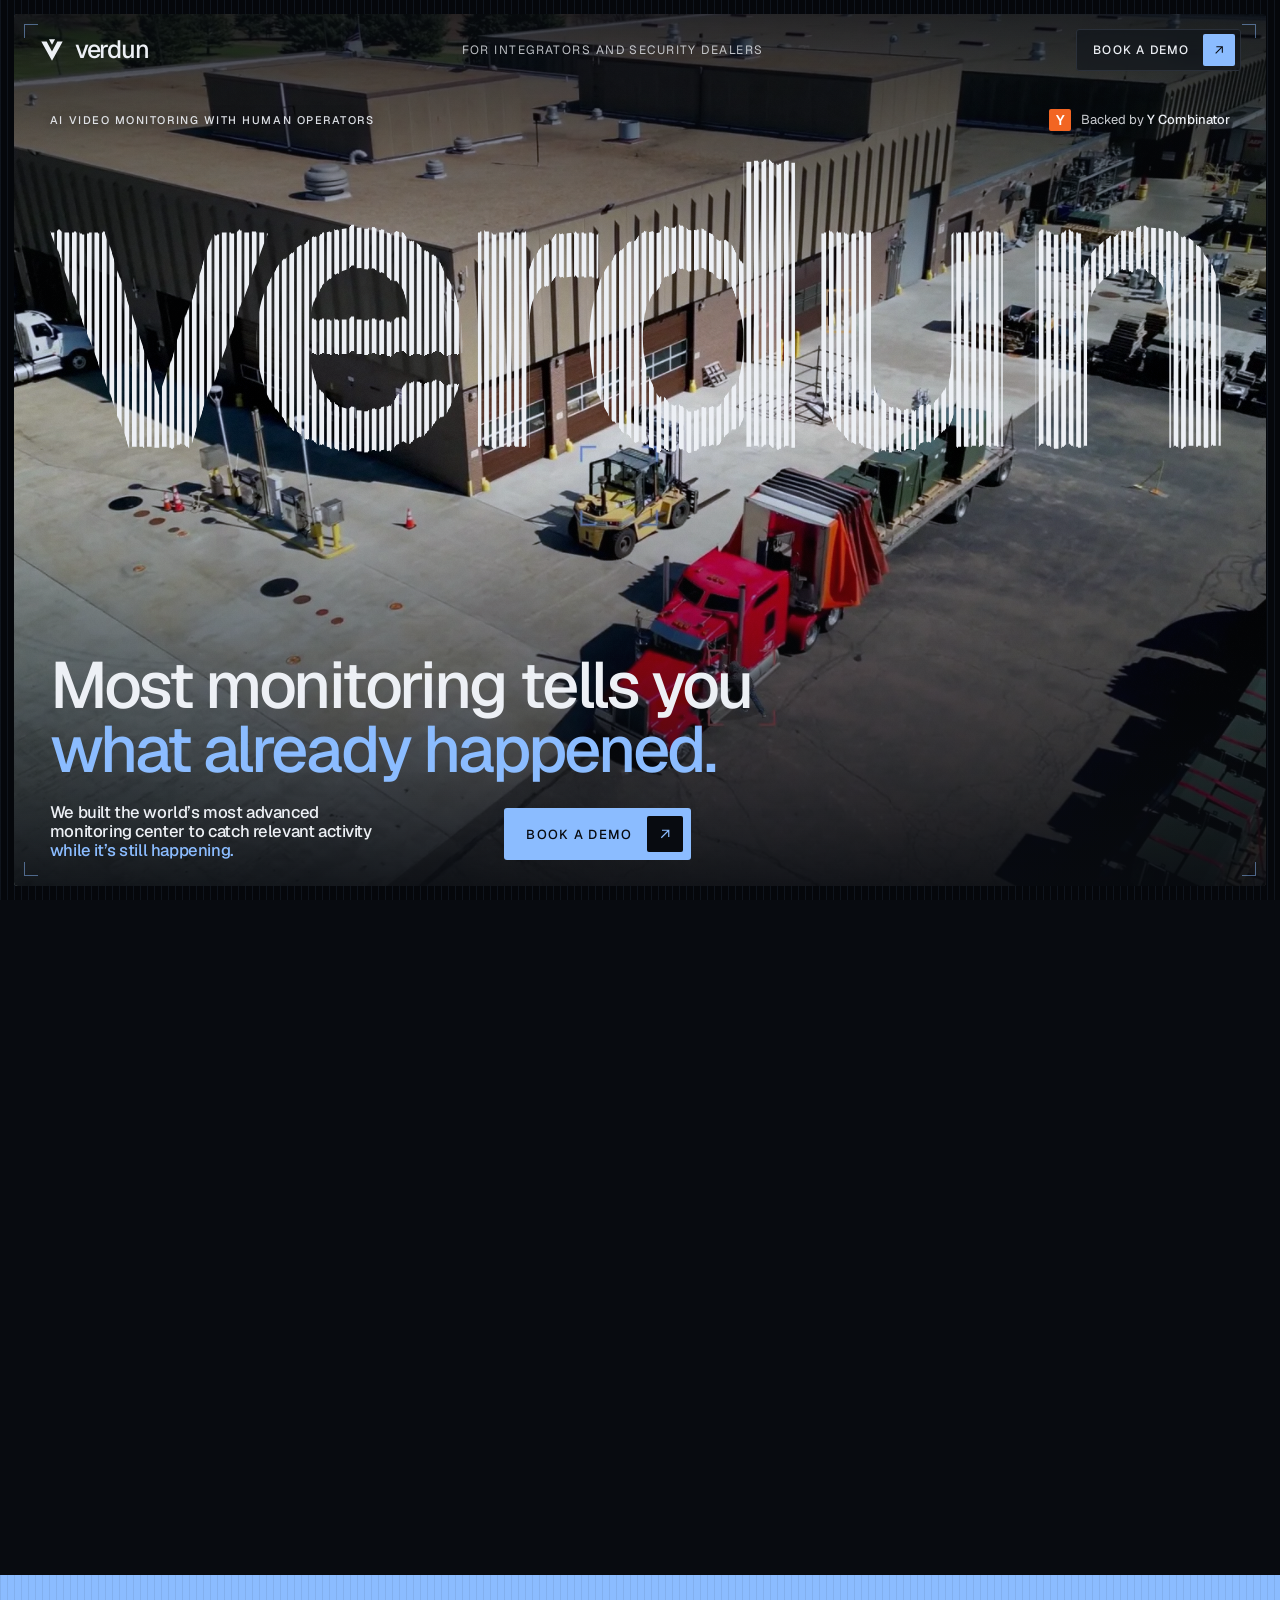
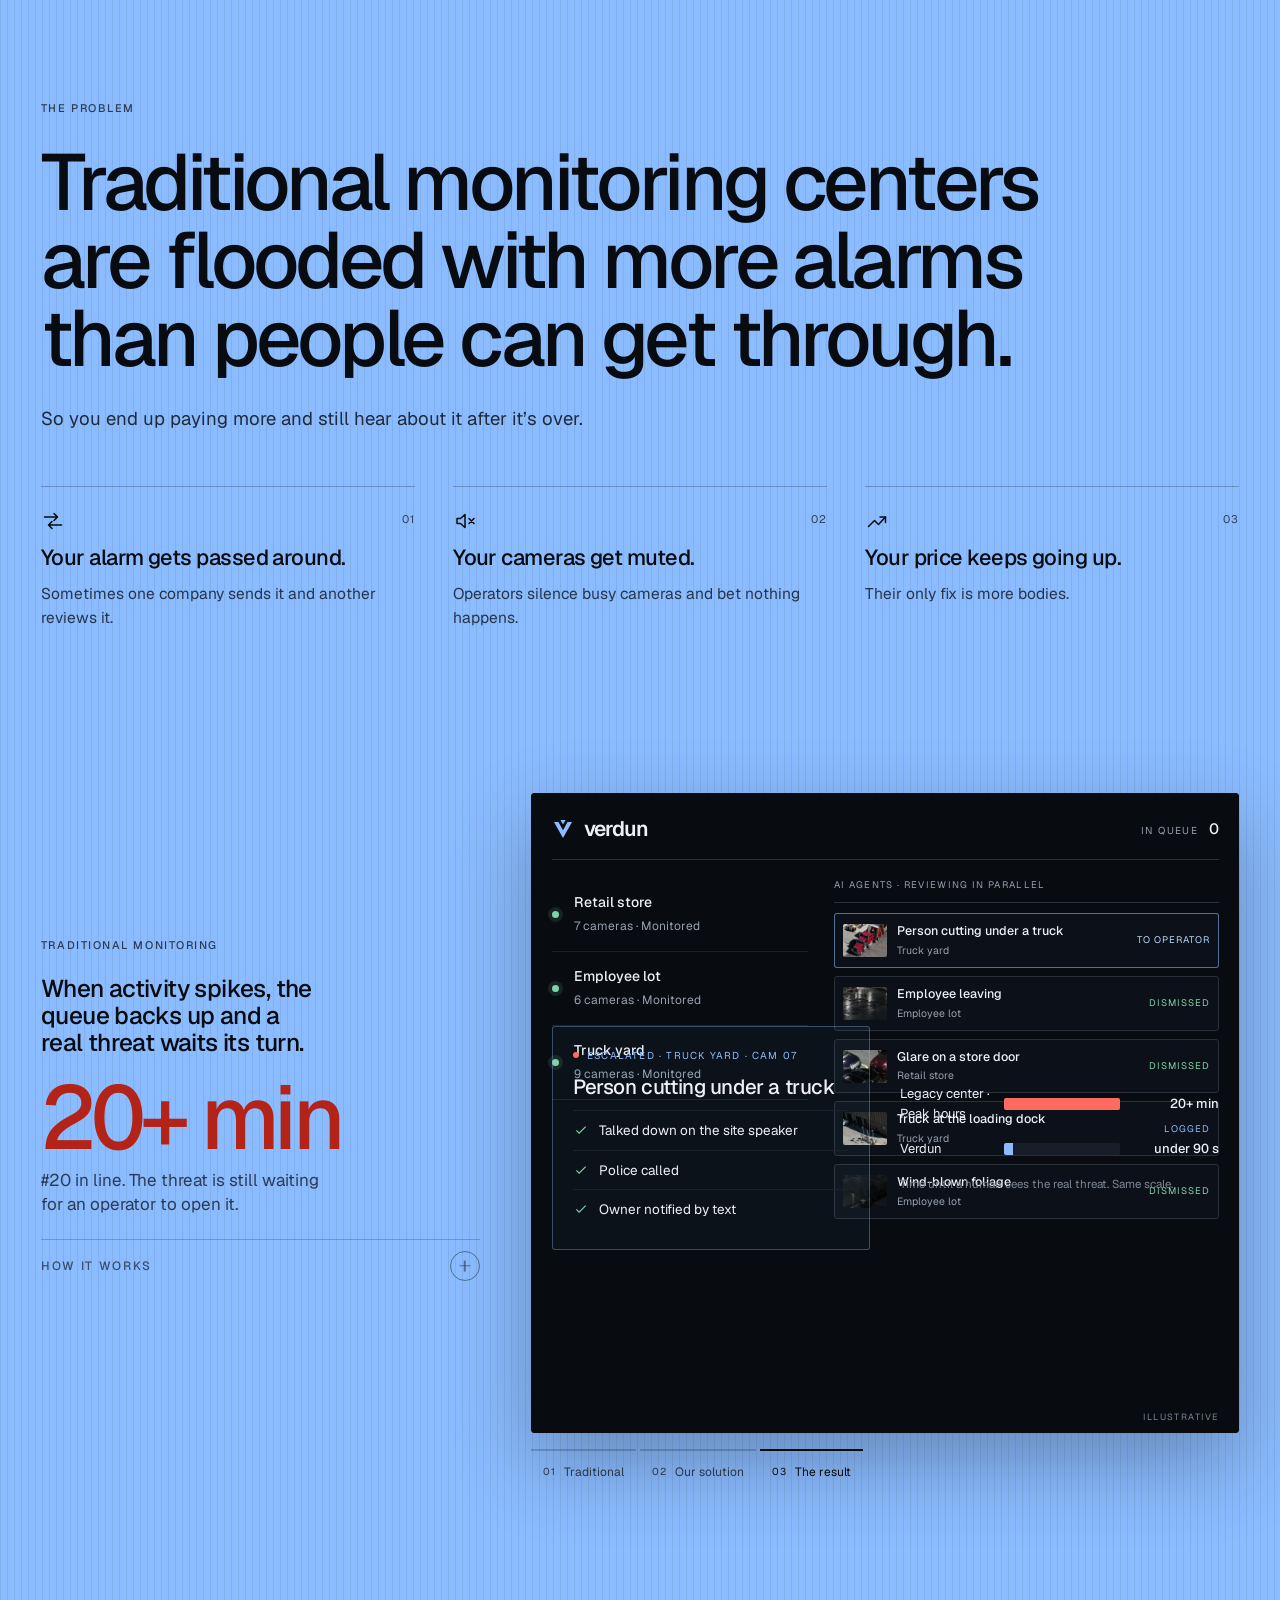
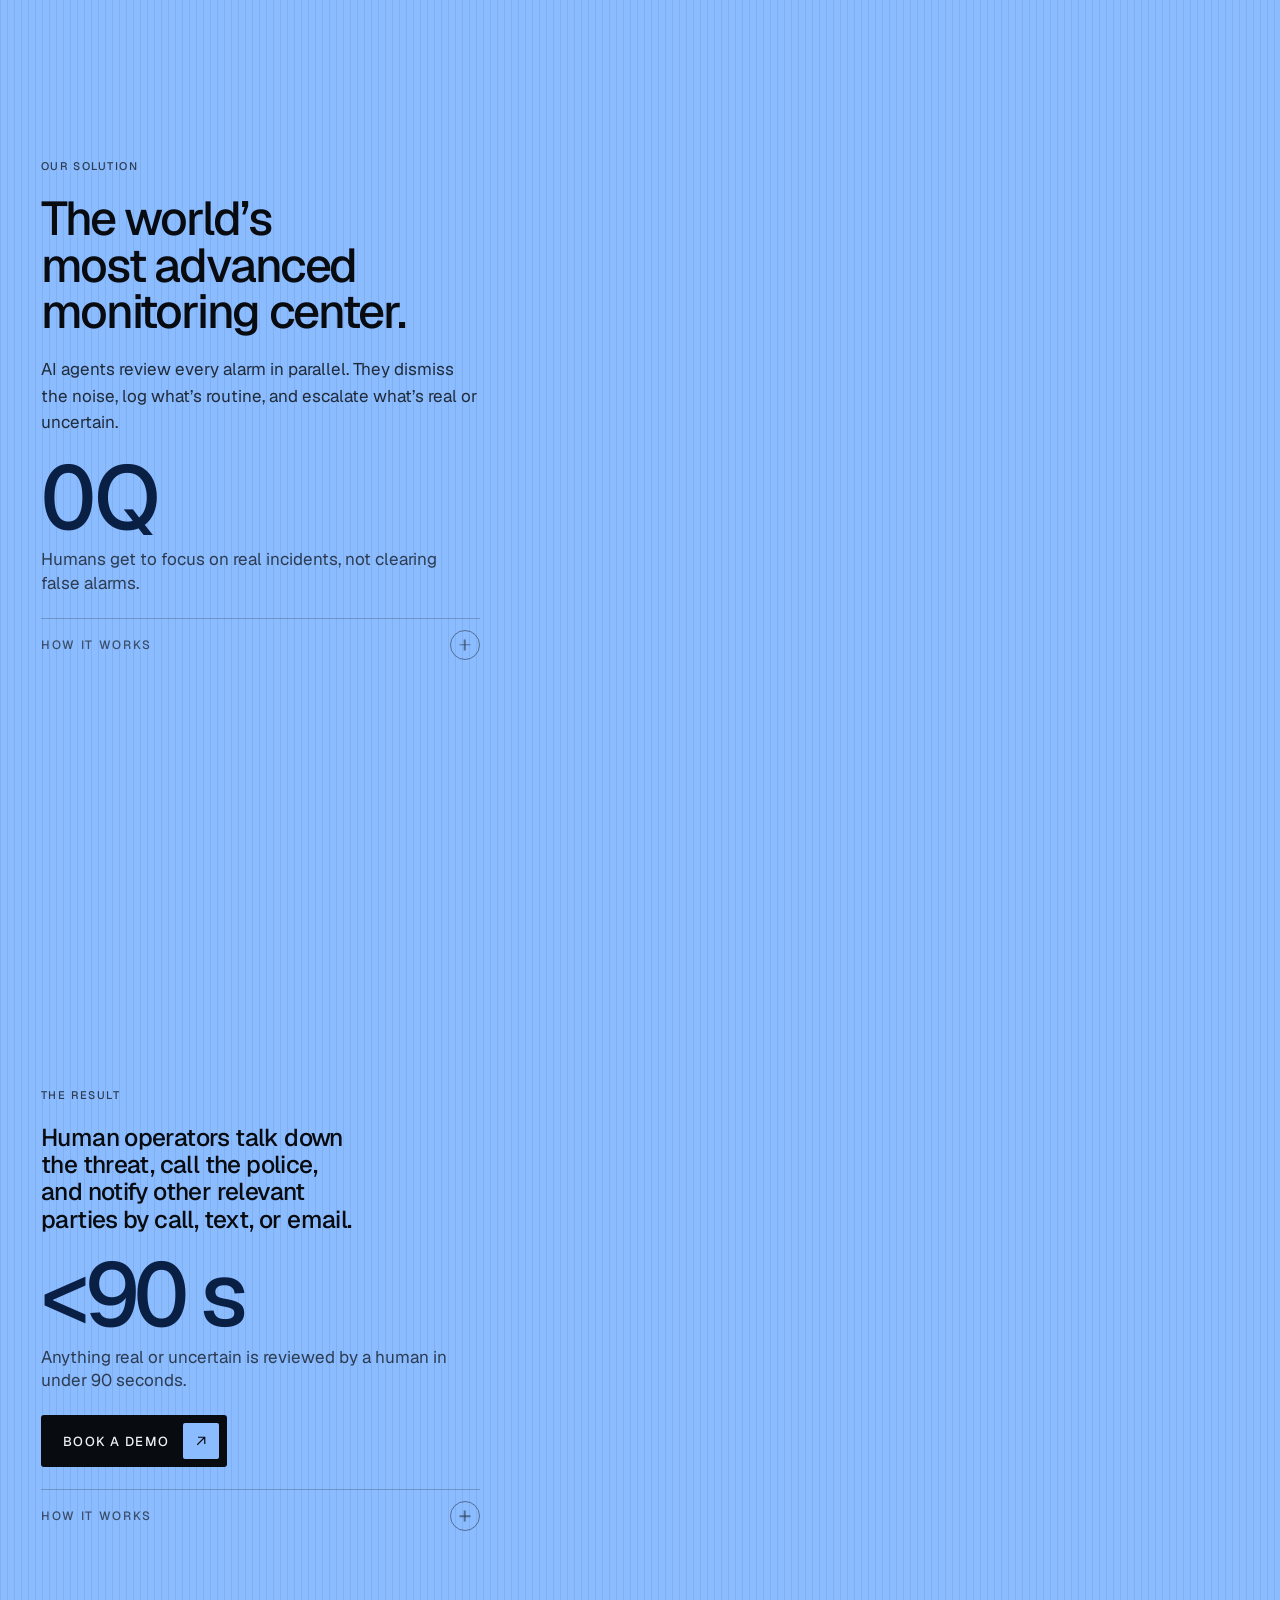
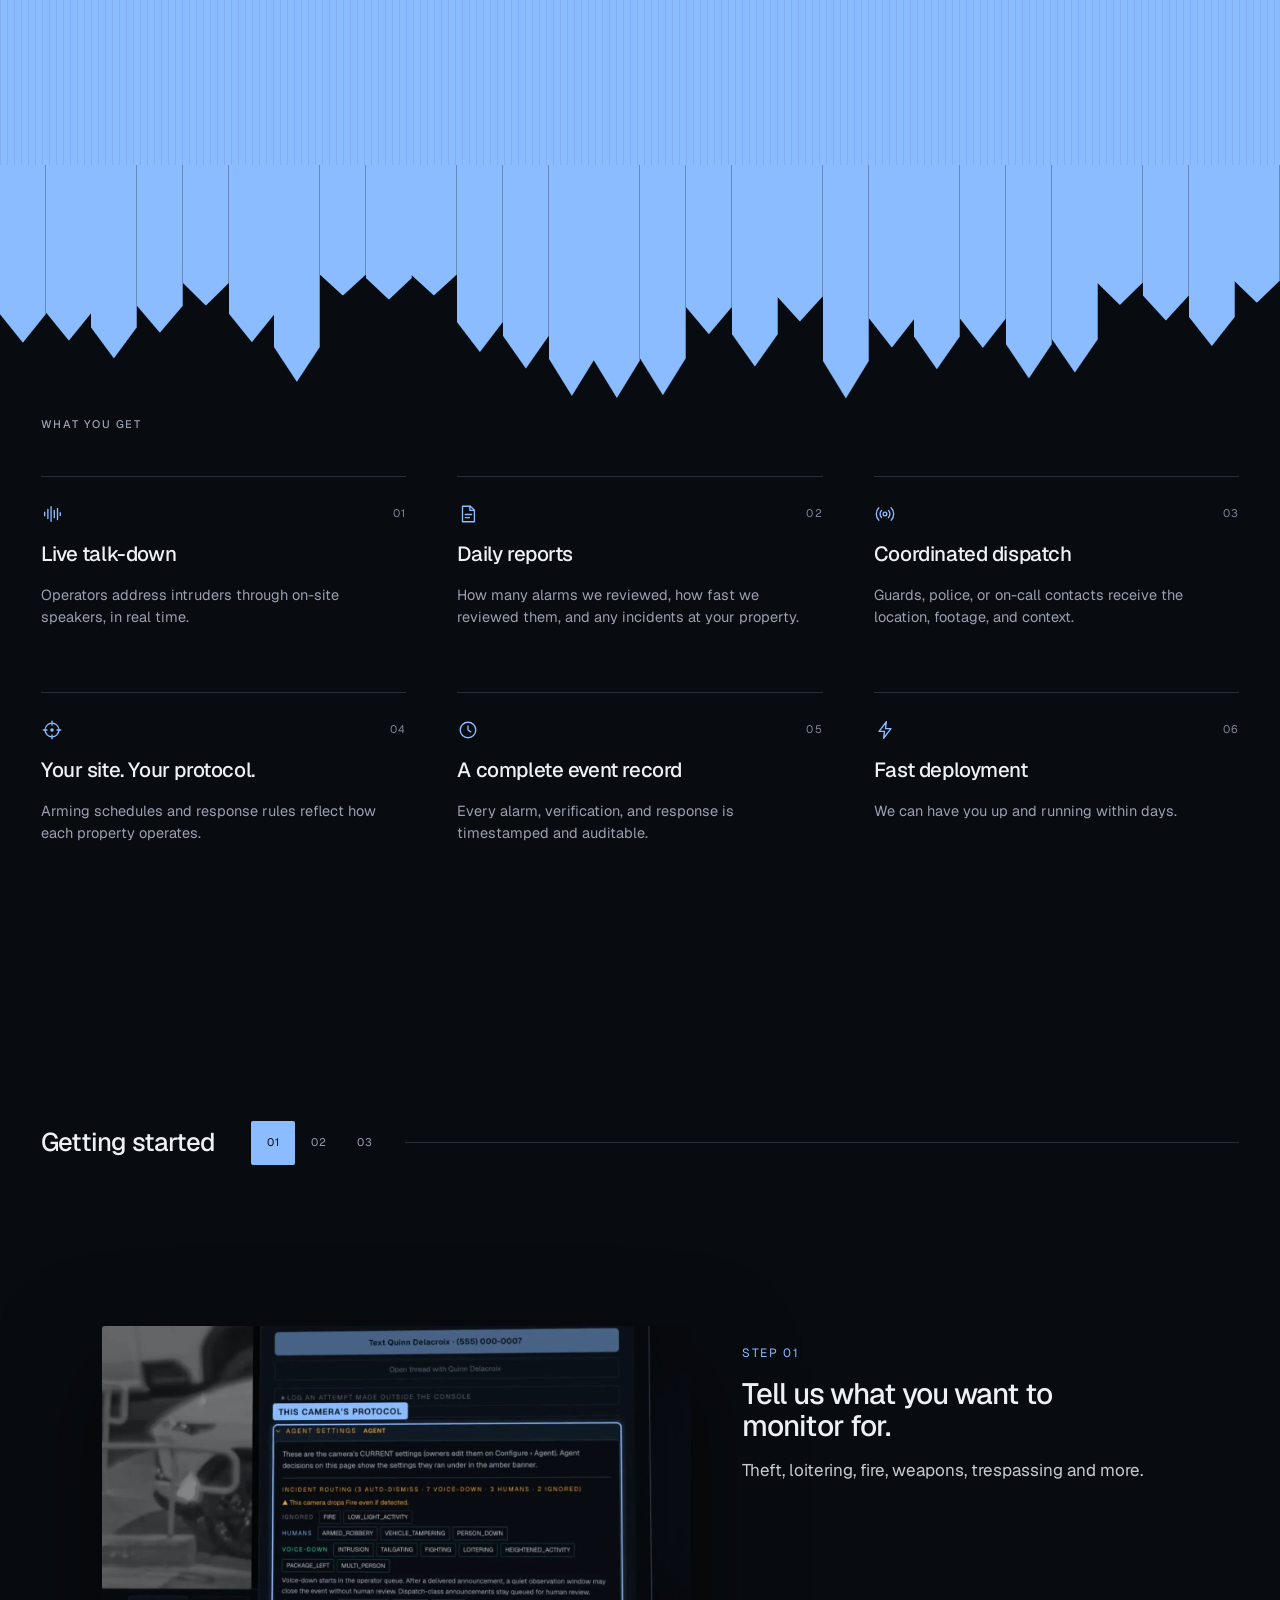
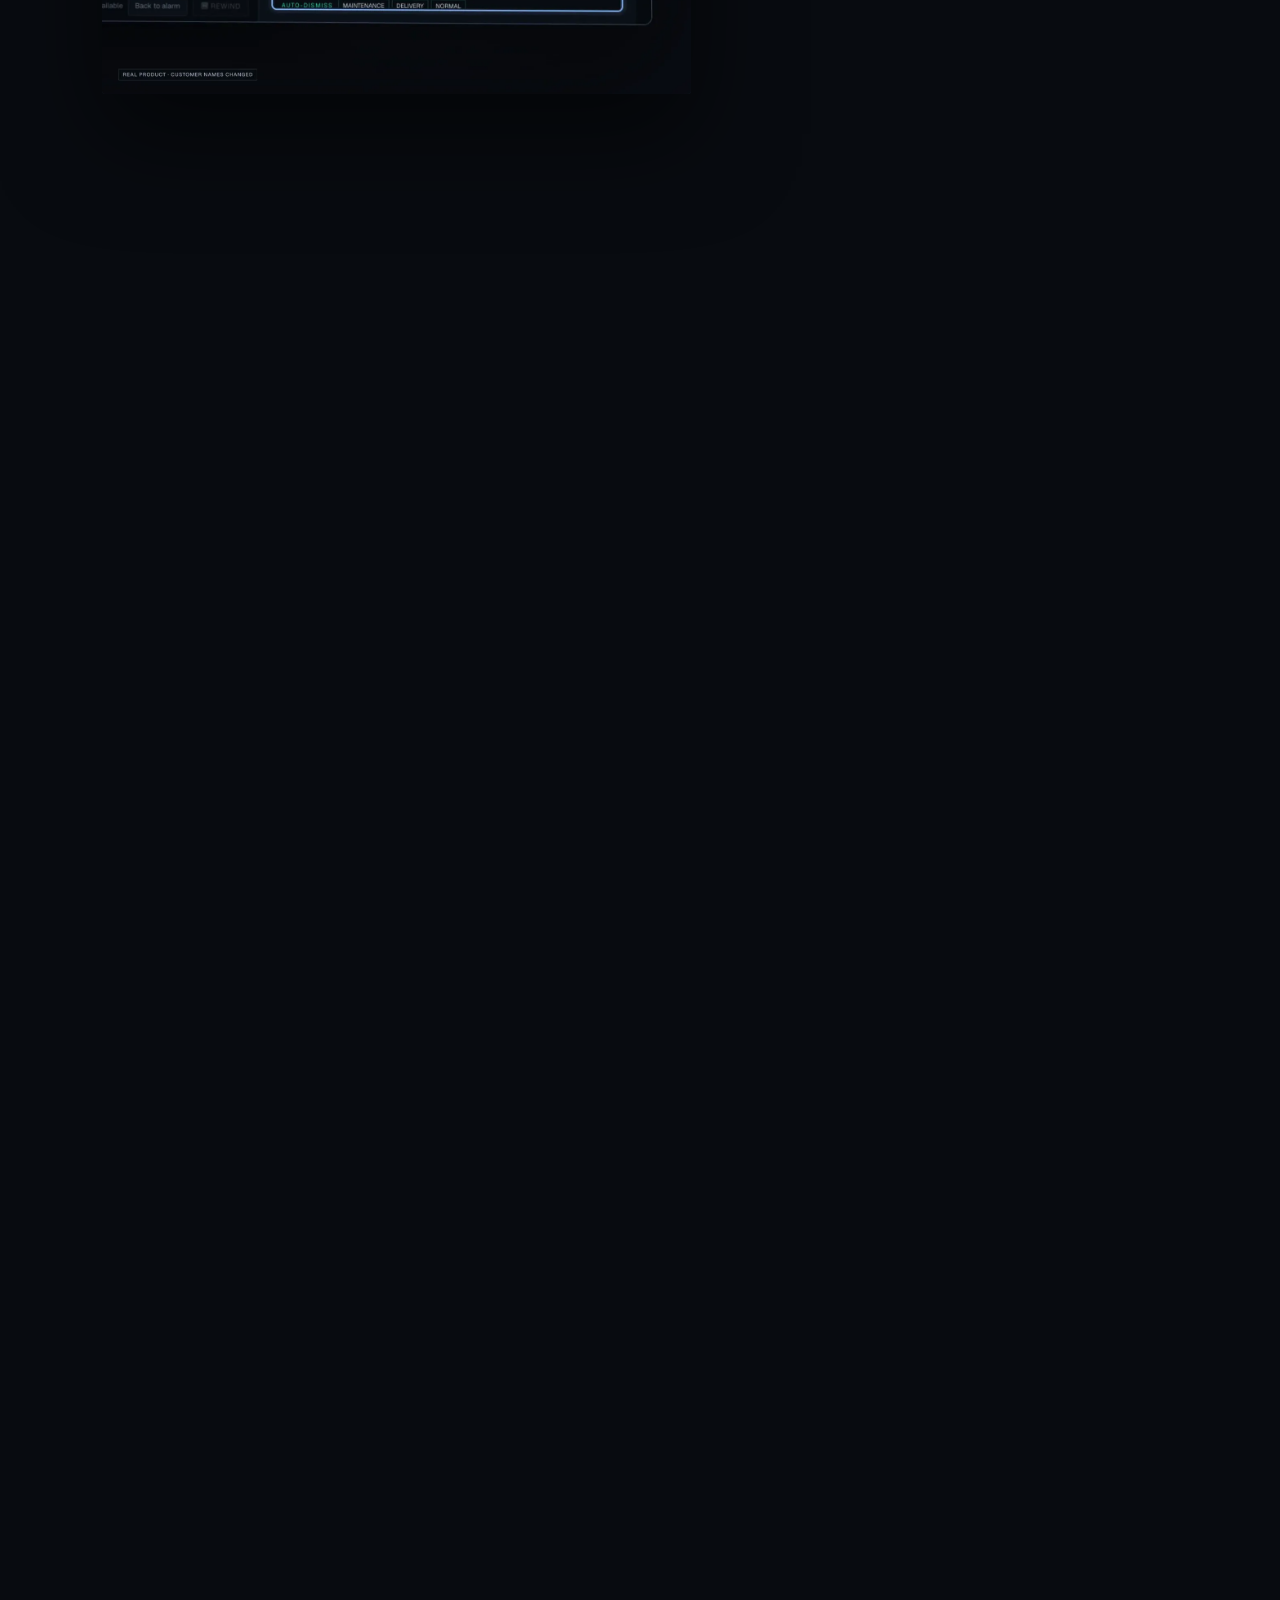
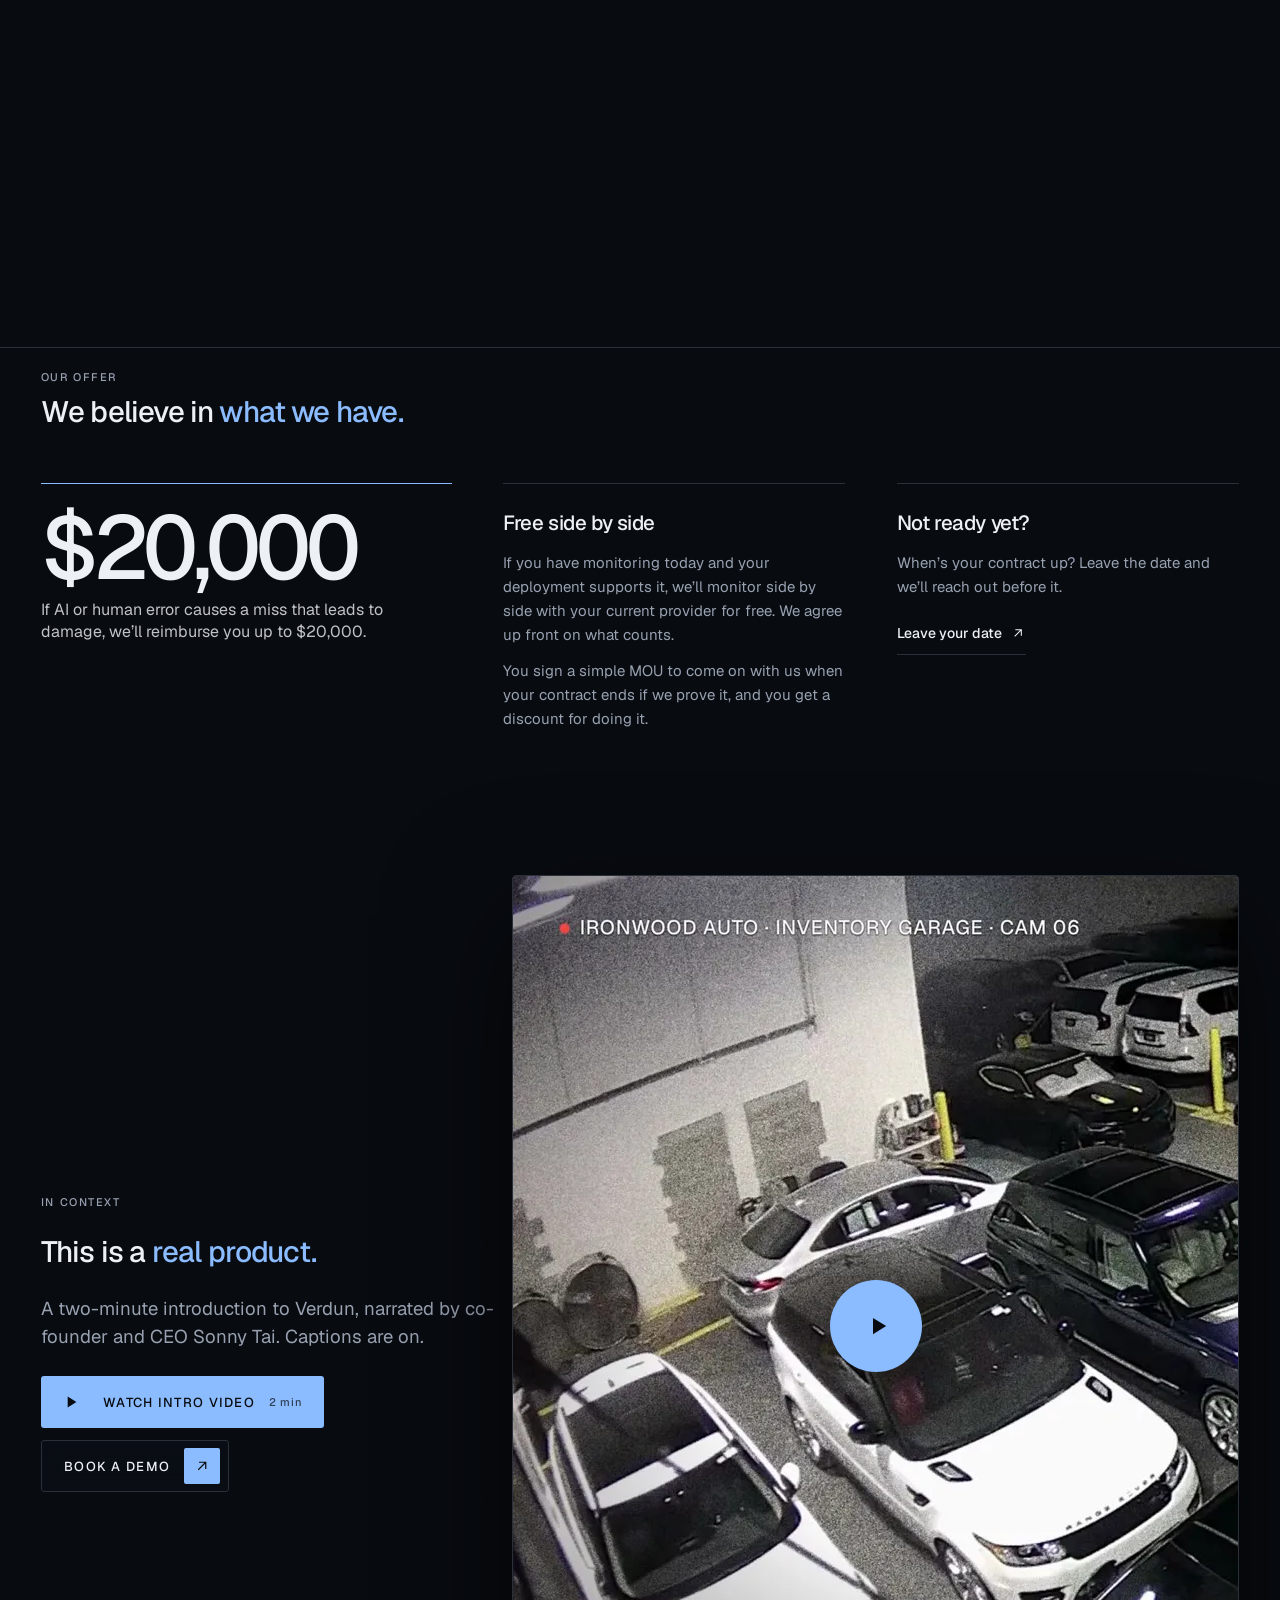
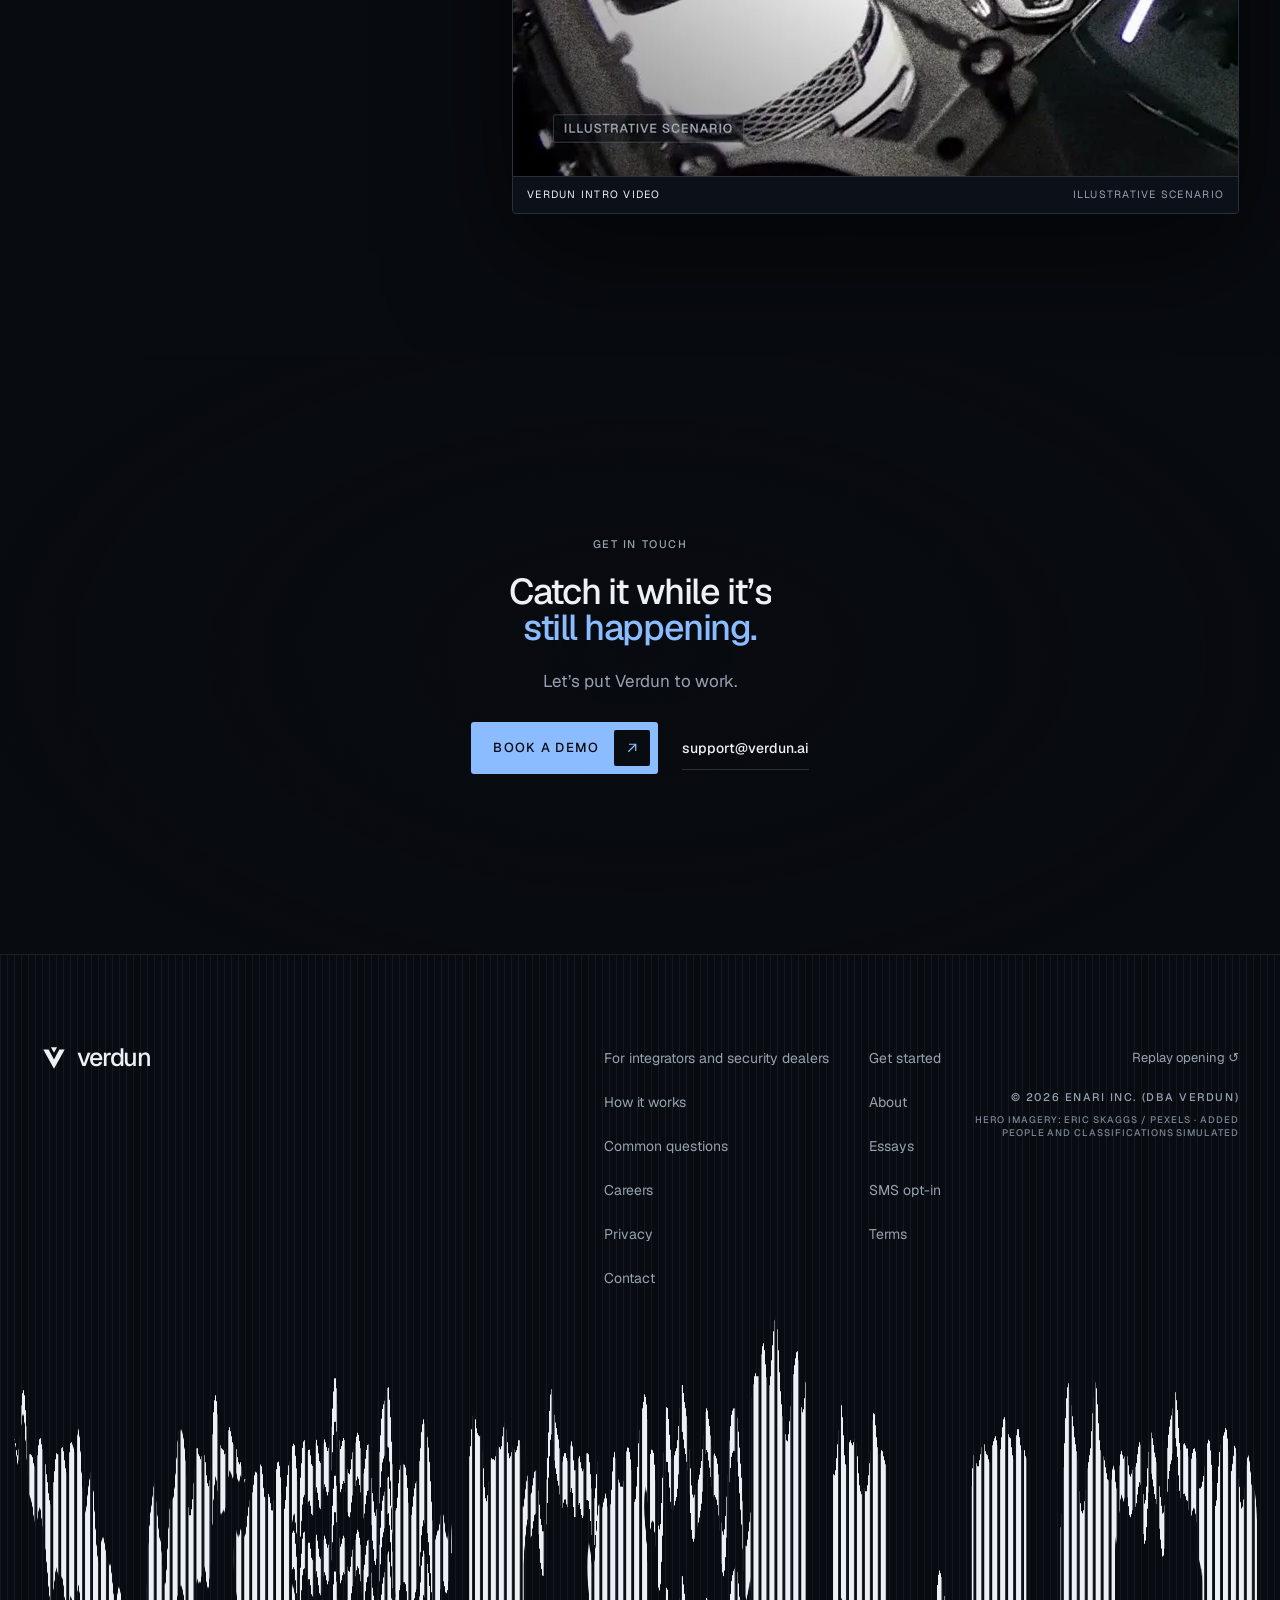
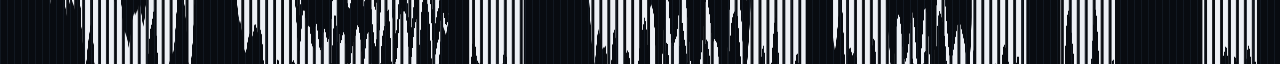
==== commit e0c6e9f2: "Review fixes: keyboard-safe Getting started, header backing over blue, smoother legacy-to-Verdun han" ====
--- a/index.html
+++ b/index.html
@@ -23,7 +23,7 @@
 <link rel="manifest" href="/site.webmanifest">
 <script async src="https://www.googletagmanager.com/gtag/js?id=AW-18541176135"></script>
 <script>window.dataLayer=window.dataLayer||[];function gtag(){dataLayer.push(arguments);}gtag("js",new Date());gtag("config","AW-18541176135");</script>
-<script type="application/ld+json">{"@context": "https://schema.org", "@graph": [{"@type": "Organization", "@id": "https://verdun.ai/#org", "name": "Verdun", "legalName": "Enari Inc.", "alternateName": "Enari Inc. (dba Verdun)", "url": "https://verdun.ai/", "logo": "https://verdun.ai/icon-512.png", "image": "https://verdun.ai/og-image.jpg", "email": "support@verdun.ai", "description": "A remote video monitoring service. AI agents review every alarm. Trained operators respond to real threats.", "slogan": "We built the world’s most advanced monitoring center.", "founder": [{"@id": "https://verdun.ai/about#sonny-tai"}, {"@id": "https://verdun.ai/about#tung-hoang"}], "sameAs": ["https://www.linkedin.com/company/verdunai", "https://www.ycombinator.com/companies/verdun", "https://x.com/VerdunAI"], "knowsAbout": ["Remote video monitoring", "AI video analytics", "Alarm verification", "Live talk-down", "Security dispatch"]}, {"@type": "WebSite", "@id": "https://verdun.ai/#website", "url": "https://verdun.ai/", "name": "Verdun", "publisher": {"@id": "https://verdun.ai/#org"}}, {"@type": "Service", "@id": "https://verdun.ai/#monitoring", "name": "Verdun remote video monitoring", "serviceType": "Remote video monitoring", "provider": {"@id": "https://verdun.ai/#org"}, "description": "AI agents review every alarm in parallel. They dismiss the noise, log what’s routine, and escalate what’s real or uncertain. Human operators talk down the threat, call the police, and notify other relevant parties by call, text or email.", "audience": {"@type": "BusinessAudience", "name": "Commercial, multifamily, and industrial properties"}}]}</script>
+<script type="application/ld+json">{"@context": "https://schema.org", "@graph": [{"@type": "Organization", "@id": "https://verdun.ai/#org", "name": "Verdun", "legalName": "Enari Inc.", "alternateName": "Enari Inc. (dba Verdun)", "url": "https://verdun.ai/", "logo": "https://verdun.ai/icon-512.png", "image": "https://verdun.ai/og-image.jpg", "email": "support@verdun.ai", "description": "A remote video monitoring service. AI agents review every alarm. Trained operators respond to real threats.", "slogan": "We built the world’s most advanced monitoring center.", "founder": [{"@id": "https://verdun.ai/about#sonny-tai"}, {"@id": "https://verdun.ai/about#tung-hoang"}], "sameAs": ["https://www.linkedin.com/company/verdunai", "https://www.ycombinator.com/companies/verdun", "https://x.com/VerdunAI"], "knowsAbout": ["Remote video monitoring", "AI video analytics", "Alarm verification", "Live talk-down", "Security dispatch"]}, {"@type": "WebSite", "@id": "https://verdun.ai/#website", "url": "https://verdun.ai/", "name": "Verdun", "publisher": {"@id": "https://verdun.ai/#org"}}, {"@type": "Service", "@id": "https://verdun.ai/#monitoring", "name": "Verdun remote video monitoring", "serviceType": "Remote video monitoring", "provider": {"@id": "https://verdun.ai/#org"}, "description": "AI agents review every alarm in parallel. They dismiss the noise, log what’s routine, and escalate what’s real or uncertain. Human operators talk down the threat, call the police, and notify other relevant parties by call, text, or email.", "audience": {"@type": "BusinessAudience", "name": "Commercial, multifamily, and industrial properties"}}]}</script>
 <!-- seo:end -->
 <meta name="theme-color" content="#080b10">
 <link rel="icon" href="static/media/favicon.svg" type="image/svg+xml">
@@ -46,7 +46,7 @@
 </script>
 </head>
 <body>
-<a class="skip-link" href="#main">Skip to content</a>
+<a class="skip-link" href="#problem">Skip to content</a>
 
 <!-- Shared SVG defs: textured wordmark filter + stripe patterns + icons -->
 <svg class="defs" width="0" height="0" aria-hidden="true" focusable="false">
@@ -115,9 +115,11 @@
     <ol class="menu__list">
       <li><a href="/integrators"><span class="menu__n">01</span><span class="menu__t">For integrators and security dealers</span></a></li>
       <li><a href="/get-started" data-demo><span class="menu__n">02</span><span class="menu__t">Book a demo</span></a></li>
-      <li><a href="/about"><span class="menu__n">03</span><span class="menu__t">About</span></a></li>
-      <li><a href="https://verdun.ai/essays"><span class="menu__n">04</span><span class="menu__t">Essays</span></a></li>
-      <li><a href="https://verdun.ai/careers"><span class="menu__n">05</span><span class="menu__t">Careers</span></a></li>
+      <li><a href="#how-it-works"><span class="menu__n">03</span><span class="menu__t">How it works</span></a></li>
+      <li><a href="/about"><span class="menu__n">04</span><span class="menu__t">About</span></a></li>
+      <li><a href="/faq"><span class="menu__n">05</span><span class="menu__t">Common questions</span></a></li>
+      <li><a href="https://verdun.ai/essays"><span class="menu__n">06</span><span class="menu__t">Essays</span></a></li>
+      <li><a href="https://verdun.ai/careers"><span class="menu__n">07</span><span class="menu__t">Careers</span></a></li>
     </ol>
     <div class="menu__foot">
       <a href="mailto:support@verdun.ai">support@verdun.ai</a>
@@ -271,13 +273,14 @@
         <span class="queue__note">Illustrative</span>
       </div>
 
-      <div class="queue__narr" aria-live="polite">
-        <div class="qsteps-nav" role="tablist" aria-label="Traditional monitoring and Verdun">
-          <button type="button" role="tab" data-qgo="0"><span>01</span>Traditional</button>
-          <button type="button" role="tab" data-qgo="1"><span>02</span>Our solution</button>
-          <button type="button" role="tab" data-qgo="2"><span>03</span>The result</button>
-        </div>
-      </div>
+      <div class="queue__narr">
+        <div class="qsteps-nav" role="group" aria-label="Traditional monitoring and Verdun">
+          <button type="button" data-qgo="0"><span>01</span>Traditional</button>
+          <button type="button" data-qgo="1"><span>02</span>Our solution</button>
+          <button type="button" data-qgo="2"><span>03</span>The result</button>
+        </div>
+      </div>
+      <p class="sr-only" aria-live="polite" data-qlive></p>
     </div>
 
     <div class="qsteps">
@@ -286,7 +289,7 @@
         <h3>When activity spikes, the queue backs up and a real threat waits its turn.</h3>
         <p class="stat"><b class="is-red">20+&nbsp;min</b><span>#20 in line. The threat is still waiting<br>for an operator to open it.</span></p>
         <details class="more more--ink" data-more>
-          <summary><span>How it works</span><i aria-hidden="true"></i></summary>
+          <summary aria-label="How traditional monitoring works"><span>How it works</span><i aria-hidden="true"></i></summary>
           <div class="more__body"><div class="more__inner">
             <p>During busy periods, routine clips pile up faster than operators can clear them. A real threat waits its turn behind all of them, and it often takes 20+ minutes before an operator even opens it.</p>
             <dl class="facts">
@@ -301,26 +304,26 @@
         <span class="label label--ink">Our solution</span>
         <h3 class="qstep__title">The world’s most advanced monitoring center.</h3>
         <p>AI agents review every alarm in parallel. They dismiss the noise, log what’s routine, and escalate what’s real or uncertain.</p>
-        <p class="stat"><b class="is-ink"><span aria-hidden="true">0Q</span><span class="sr-only">Zero in queue</span></b><span>Humans get to focus on real incidents, not clearing false alarms.</span></p>
+        <p class="stat"><b class="is-ink"><span class="stat__q" aria-hidden="true">0Q</span><span class="sr-only">Zero in queue</span></b><span>Humans get to focus on real incidents, not clearing false alarms.</span></p>
         <details class="more more--ink" data-more>
-          <summary><span>How it works</span><i aria-hidden="true"></i></summary>
+          <summary aria-label="How Verdun works"><span>How it works</span><i aria-hidden="true"></i></summary>
           <div class="more__body"><div class="more__inner">
             <p>Verdun deploys AI agents that identify suspicious behavior, weigh the context, and reason about what they see. Only then do they pull up a live view and escalate to one of our human operators.</p>
             <dl class="facts">
               <div><dt>Glare on a store door</dt><dd><b>Dismiss</b>Sees moving glare. Checks that the store is closed and no one is inside.</dd></div>
               <div><dt>Truck at the loading dock</dt><dd><b>Log only</b>Sees a truck backing in. Checks the scheduled overnight delivery.</dd></div>
-              <div class="is-alert"><dt>Person cutting under a truck</dt><dd><b>Escalate · Voice down</b>Checks that the yard is closed. Pulls live view and hands it to a human operator.</dd></div>
+              <div class="is-alert"><dt>Person cutting under a truck</dt><dd><b>Escalate · Voice-down</b>Checks that the yard is closed. Pulls live view and hands it to a human operator.</dd></div>
             </dl>
           </div></div>
         </details>
       </article>
       <article class="qstep" data-qstep="2">
         <span class="label label--ink">The result</span>
-        <h3>Human operators talk down the threat, call the police, and notify other relevant parties by call, text or email.</h3>
+        <h3>Human operators talk down the threat, call the police, and notify other relevant parties by call, text, or email.</h3>
         <p class="stat"><b class="is-ink">&lt;90&nbsp;s</b><span>Anything real or uncertain is reviewed by a human in under 90 seconds.</span></p>
         <a class="btn btn--ink" href="/get-started" data-magnetic data-demo><span>Book a demo</span><svg aria-hidden="true"><use href="#i-arrow"/></svg></a>
         <details class="more more--ink" data-more>
-          <summary><span>How it works</span><i aria-hidden="true"></i></summary>
+          <summary aria-label="How the response works"><span>How it works</span><i aria-hidden="true"></i></summary>
           <div class="more__body"><div class="more__inner">
             <p>Because agents clear routine activity before it reaches a person, our operators only see what matters. Anything real or uncertain reaches a human in under 90 seconds.</p>
             <dl class="facts">
@@ -403,7 +406,7 @@
 
         <article class="chap" data-chapter="2">
           <div class="chap__media" data-depth="1.0">
-            <img width="1600" height="900" src="static/media/product-queue.webp" alt="Verdun alarm queue, live, with agent verdicts across sites" loading="lazy">
+            <img width="1600" height="900" src="static/media/product-queue.webp" alt="Verdun alarm queue with agent verdicts across sites" loading="lazy">
             <span class="media-tag media-tag--bl">Real product · Customer names changed</span>
           </div>
           <div class="chap__text" data-depth="0.7">
--- a/static/css/style.css
+++ b/static/css/style.css
@@ -14,7 +14,7 @@
   --line: #2a303a;
   --line-2: #1c222c;
   --muted: #98a1b0;
-  --dim: #626b7a;
+  --dim: #7d8696;
   --red: #ff6b5e;
   --amber: #f2b84b;
   --green: #7fd3a6;
@@ -109,7 +109,7 @@
 .site-header > * { pointer-events: auto; }
 .site-header.is-hidden { transform: translateY(-110%); }
 .site-header.is-solid { background: linear-gradient(rgba(8, 11, 16, .86), rgba(8, 11, 16, 0)); }
-.brand { display: inline-flex; align-items: center; gap: 10px; }
+.brand { display: inline-flex; align-items: center; gap: 10px; min-height: 44px; }
 .brand__mark { width: 26px; height: 26px; fill: var(--fg); }
 .brand__word { font-size: 25px; font-weight: 500; letter-spacing: -.045em; line-height: 1; transform: translateY(-1px); }
 .nav { display: flex; gap: clamp(14px, 2vw, 32px); }
@@ -286,16 +286,16 @@
 .result__row strong { font-weight: 500; font-variant-numeric: tabular-nums; }
 .queue__narr { display: flex; justify-content: flex-start; }
 .qsteps-nav { display: flex; gap: 4px; flex-wrap: wrap; }
-.qsteps-nav button { display: inline-flex; gap: 8px; align-items: center; height: 44px; padding: 0 12px; font-size: 12px; color: rgba(8, 11, 16, .62); border-top: 2px solid rgba(8, 11, 16, .2); transition: color .3s, border-color .3s; }
+.qsteps-nav button { display: inline-flex; gap: 8px; align-items: center; height: 44px; padding: 0 12px; font-size: 12px; color: rgba(8, 11, 16, .72); border-top: 2px solid rgba(8, 11, 16, .2); transition: color .3s, border-color .3s; }
 .qsteps-nav button span { font-size: 10px; letter-spacing: .1em; }
-.qsteps-nav button[aria-selected="true"] { color: var(--bg); border-color: var(--bg); }
+.qsteps-nav button[aria-pressed="true"] { color: var(--bg); border-color: var(--bg); }
 
 /* ---------- approach / procession ---------- */
 .approach { position: relative; background: var(--bg); padding-top: clamp(140px, 24vh, 260px); }
 .approach__head { display: grid; gap: 28px; padding-bottom: clamp(40px, 8vh, 100px); }
 .approach__head .display { max-width: 12em; }
 .proc { position: relative; height: 420vh; }
-.proc__sticky { position: sticky; top: 0; height: 100vh; height: 100svh; overflow: hidden; }
+.proc__sticky { position: sticky; top: 0; height: 100vh; height: 100svh; overflow: hidden; overflow: clip; }
 .proc__hud { position: absolute; z-index: 3; left: var(--gutter); right: var(--gutter); top: 96px; display: flex; align-items: center; gap: 18px; }
 .proc__dots { display: flex; gap: 2px; }
 .proc__dots button { width: 44px; height: 44px; font-size: 11px; letter-spacing: .1em; color: var(--muted); border-radius: 2px; transition: color .3s, background .3s; }
@@ -463,7 +463,7 @@
 .stat b.is-red { color: #b42318; }
 .stat b.is-ink { color: #0a1f44; }
 .stat b.stat__words { font-size: clamp(36px, 3.6vw, 58px); letter-spacing: -.045em; line-height: 1; white-space: normal; max-width: 9em; }
-.stat span { font-size: 17px; line-height: 1.4; color: rgba(8, 11, 16, .72); }
+.stat > span { font-size: 17px; line-height: 1.4; color: rgba(8, 11, 16, .72); }
 .more { border-top: 1px solid var(--line); width: 100%; max-width: 34em; }
 .more summary { list-style: none; display: flex; align-items: center; justify-content: space-between; gap: 12px; min-height: 52px; cursor: pointer; font-size: 12px; font-weight: 500; letter-spacing: .14em; text-transform: uppercase; color: var(--muted); transition: color .3s; }
 .more summary::-webkit-details-marker { display: none; }
@@ -587,7 +587,7 @@
 .offer__item .text-link { justify-self: start; }
 .offer__item--lead { border-top-color: var(--blue); }
 .stat--dark b { color: var(--fg); }
-.stat--dark span { color: rgba(237, 240, 245, .8); font-size: 16px; max-width: 24em; }
+.stat--dark > span { color: rgba(237, 240, 245, .8); font-size: 16px; max-width: 24em; }
 
 /* ---------- human enhanced AI analytics ---------- */
 @media (max-width: 900px) {
@@ -711,7 +711,7 @@
   .nav { display: none; }
   .menu-btn { display: inline-flex; }
 }
-@media (max-width: 1000px), (max-height: 640px) {
+@media (max-width: 1000px), (max-height: 640px), (prefers-reduced-motion: reduce) {
   .proc { height: auto; }
   .proc__sticky { position: relative; height: auto; overflow: visible; padding: 0 var(--gutter); }
   .proc__track { position: relative; display: grid; gap: clamp(80px, 12vh, 120px); transform: none !important; padding-bottom: 40px; }
@@ -731,16 +731,15 @@
   .hero__aside .btn { --h: 46px; padding-left: 16px; font-size: 12px; }
   .hero__aside .btn svg { width: 34px; height: 34px; padding: 9px; }
   .queue { grid-template-columns: 1fr; grid-template-areas: "sticky" "steps"; padding: 0; gap: 0; }
-  .queue__sticky { top: 0; height: 58svh; padding: 70px 12px 8px; background: var(--blue); gap: 8px; z-index: 3; }
+  .queue__sticky { top: 0; height: 58svh; padding: 70px 12px 8px; background: var(--blue) var(--hair-ink); gap: 8px; z-index: 3; }
   .queue__stage { max-height: none; padding: 12px; gap: 10px; }
   .result__row { grid-template-columns: 1fr auto; }
   .result__row .result__bar { grid-column: 1 / -1; grid-row: 2; }
-  .qsteps-nav button { padding: 0 8px; height: 36px; font-size: 0; }
+  .qsteps-nav button { padding: 0 10px; height: 44px; font-size: 0; }
   .qsteps-nav button span { font-size: 11px; }
   .qsteps { padding: 0 var(--gutter); }
-  .qstep { min-height: 70svh; padding: 6vh 0 10vh; justify-content: flex-start; opacity: 1; }
+  .qstep { min-height: 70svh; padding: calc(6vh + 36px) 0 10vh; justify-content: flex-start; opacity: 1; }
   .facts > div { grid-template-columns: 1fr; gap: 4px; }
-  .caps { grid-template-columns: 1fr; }
   .team__grid { grid-template-columns: 1fr; gap: 64px; }
   .person { grid-template-columns: 1fr; }
   .person__photo { aspect-ratio: 4 / 5; }
@@ -829,7 +828,7 @@
 .pains { position: relative; display: grid; grid-template-columns: repeat(3, minmax(0, 1fr)); gap: clamp(24px, 3vw, 56px); padding-bottom: clamp(24px, 4vh, 48px); }
 .pain { position: relative; display: grid; gap: 12px; align-content: start; padding-top: 22px; border-top: 1px solid rgba(8, 11, 16, .25); }
 .pain svg { width: 24px; height: 24px; color: var(--bg); }
-.pain__n { position: absolute; right: 0; top: 24px; font-size: 11px; letter-spacing: .1em; color: rgba(8, 11, 16, .5); }
+.pain__n { position: absolute; right: 0; top: 24px; font-size: 11px; letter-spacing: .1em; color: rgba(8, 11, 16, .7); }
 .pain h3 { font-size: clamp(20px, 1.7vw, 27px); font-weight: 500; letter-spacing: -.025em; line-height: 1.15; color: var(--bg); }
 .pain p { font-size: 15.5px; line-height: 1.5; color: rgba(8, 11, 16, .76); max-width: 24em; }
 @media (max-width: 900px) { .pains { grid-template-columns: 1fr; gap: 28px; } }
@@ -954,7 +953,7 @@
 
 /* Getting started: horizontal steps with a section title */
 .approach { padding-top: clamp(120px, 20vh, 220px); }
-.proc { height: 360vh; }
+.proc { height: 440vh; }
 .proc__title { flex: none; margin-right: clamp(8px, 1.4vw, 20px); font-size: clamp(22px, 2vw, 32px); font-weight: 500; letter-spacing: -.03em; line-height: 1; }
 .chap__text .chap__cta { justify-self: start; margin-top: 6px; }
 .chap__media--mock { display: grid; place-items: center; background-color: var(--bg-2); background-image: var(--hair); }
@@ -970,7 +969,7 @@
 .dmock__cams li { display: grid; gap: 2px; padding: 6px 8px; border: 1px solid var(--line-2); border-radius: 2px; font-size: 10.5px; }
 .dmock__cams em { font-style: normal; font-size: 9px; letter-spacing: .08em; text-transform: uppercase; color: var(--green); transition: color .3s; }
 .dmock__cams em.is-wait { color: var(--amber); }
-@media (max-width: 1000px), (max-height: 640px) {
+@media (max-width: 1000px), (max-height: 640px), (prefers-reduced-motion: reduce) {
   .proc__hud { display: flex; position: relative; top: auto; left: auto; right: auto; padding: 0 0 clamp(28px, 5vh, 44px); }
   .proc__dots, .proc__progress { display: none; }
 }
@@ -1052,3 +1051,25 @@
   .rep__events li { grid-template-columns: 64px minmax(0, 1fr); }
   .rep__events em { grid-column: 2; }
 }
+
+
+/* ---------- review fixes (Nov 7) ---------- */
+.hero__kicker { color: rgba(237, 240, 245, .92); text-shadow: 0 1px 12px rgba(0, 0, 0, .75); }
+.site-header.is-on-blue { background: rgba(8, 11, 16, .78); backdrop-filter: blur(14px); -webkit-backdrop-filter: blur(14px); }
+.stat b .stat__q { letter-spacing: -.02em; }
+.result__row strong { min-width: 6.5em; text-align: right; }
+.row__body h2, .qstep h3, .perk h3 { text-wrap: balance; }
+.chap__media img, .deck__film img { object-position: left center; }
+.chap__media--mock { aspect-ratio: auto; padding: 28px 0 46px; }
+.chap__media--mock .media-tag--bl { bottom: 14px; }
+@media (min-width: 1001px) and (min-height: 641px) and (prefers-reduced-motion: no-preference) {
+  .chap__media { top: calc(50% + 35px - min(46vw, 820px) * .3125); }
+  .chap__text { top: calc(50% + 35px - min(46vw, 820px) * .3125 + 2vh); }
+}
+@media (max-width: 1280px) {
+  .dmock { gap: 9px; padding: 12px; }
+  .dmock__f { padding: 7px 9px; }
+}
+@media (max-width: 1000px) { .ig-chip:nth-child(3) { display: none; } }
+@media (max-width: 640px) { .caps { grid-template-columns: 1fr; } }
+@media (max-width: 400px) { .ig-chip:nth-child(2) { --y: 26% !important; } }
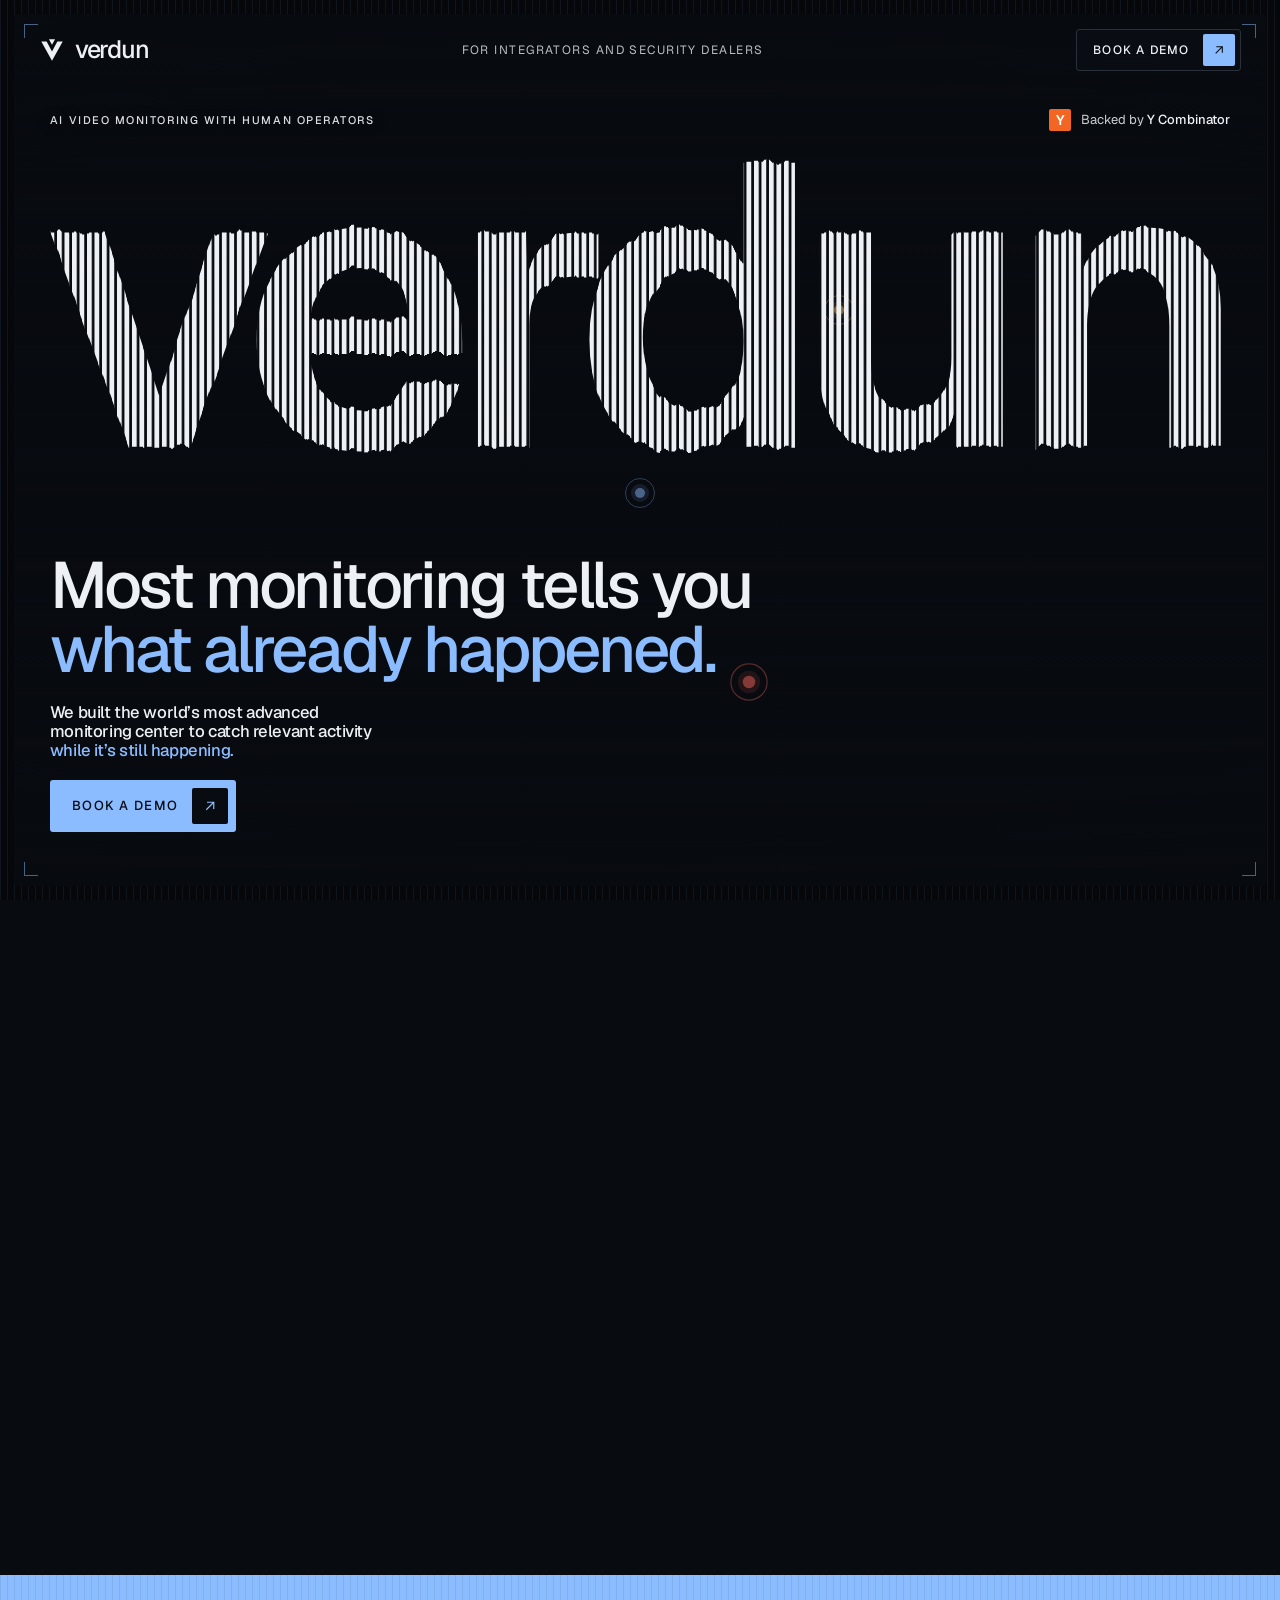
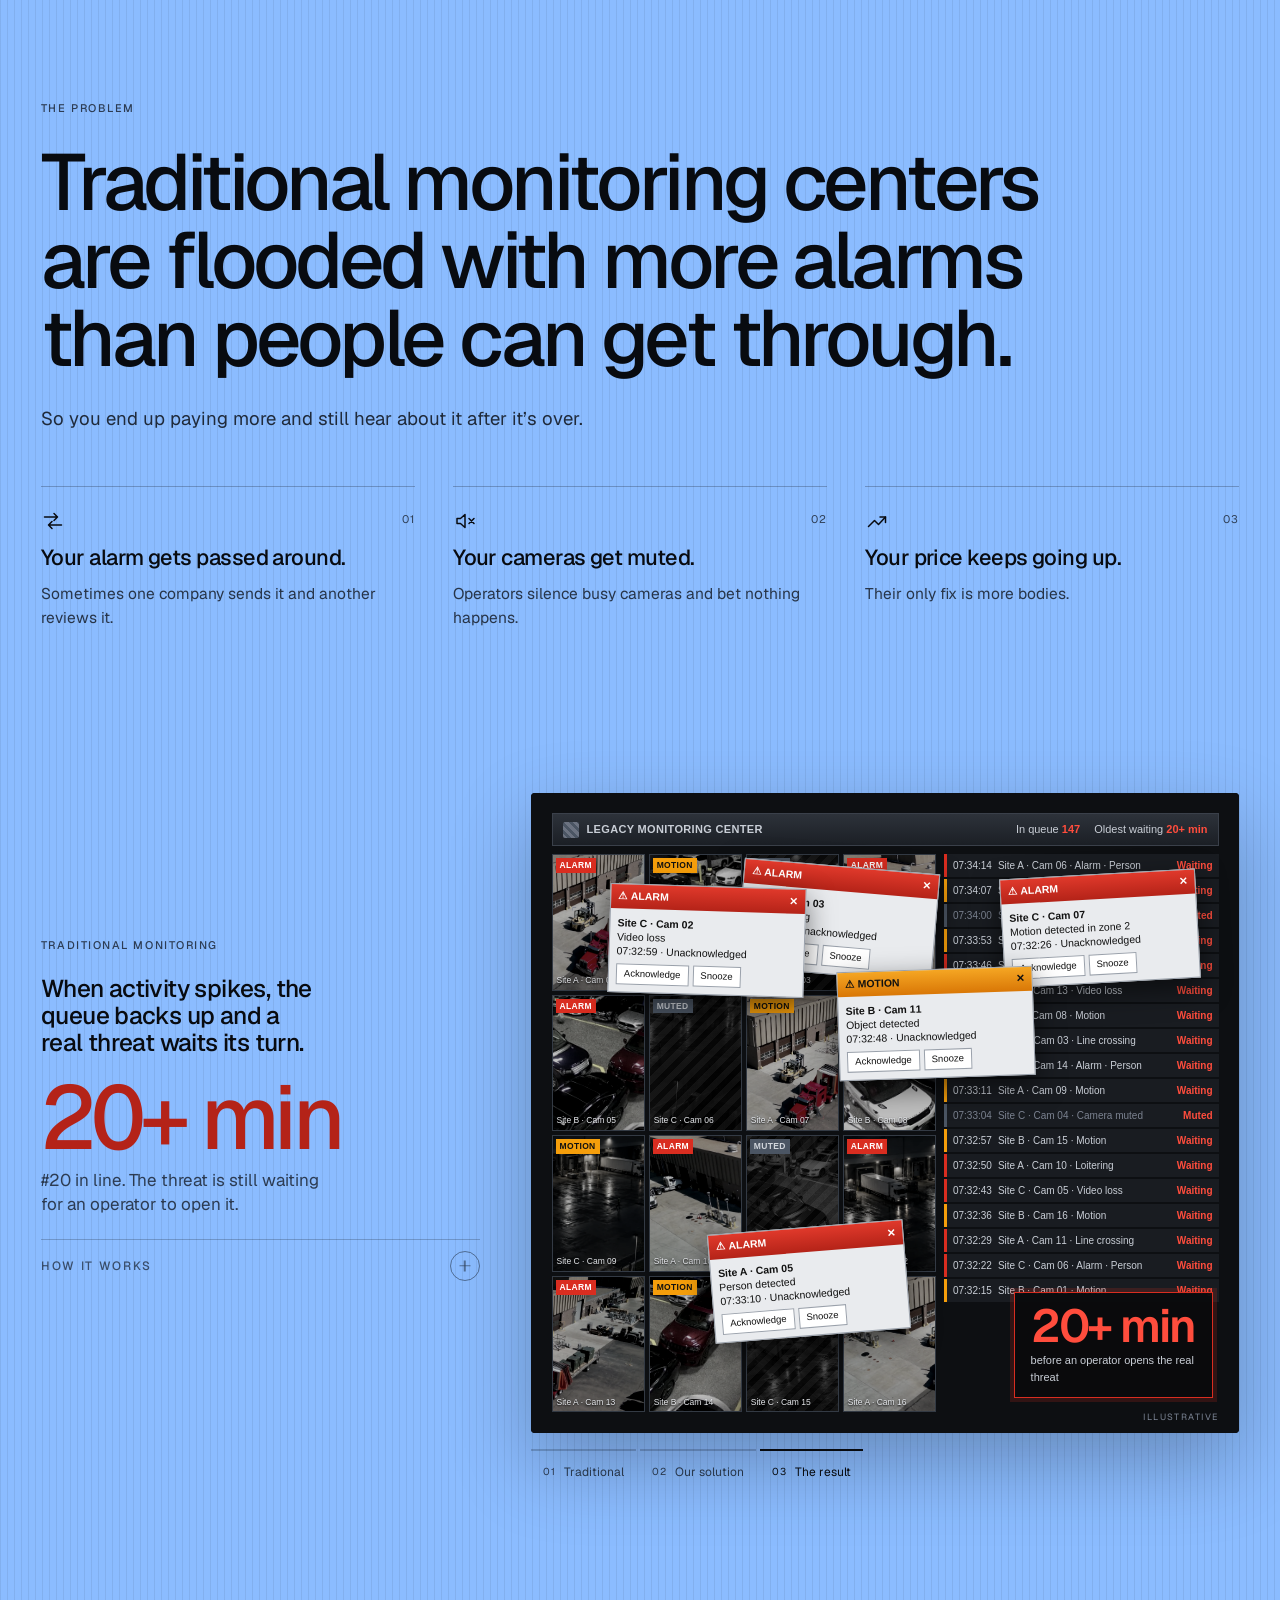
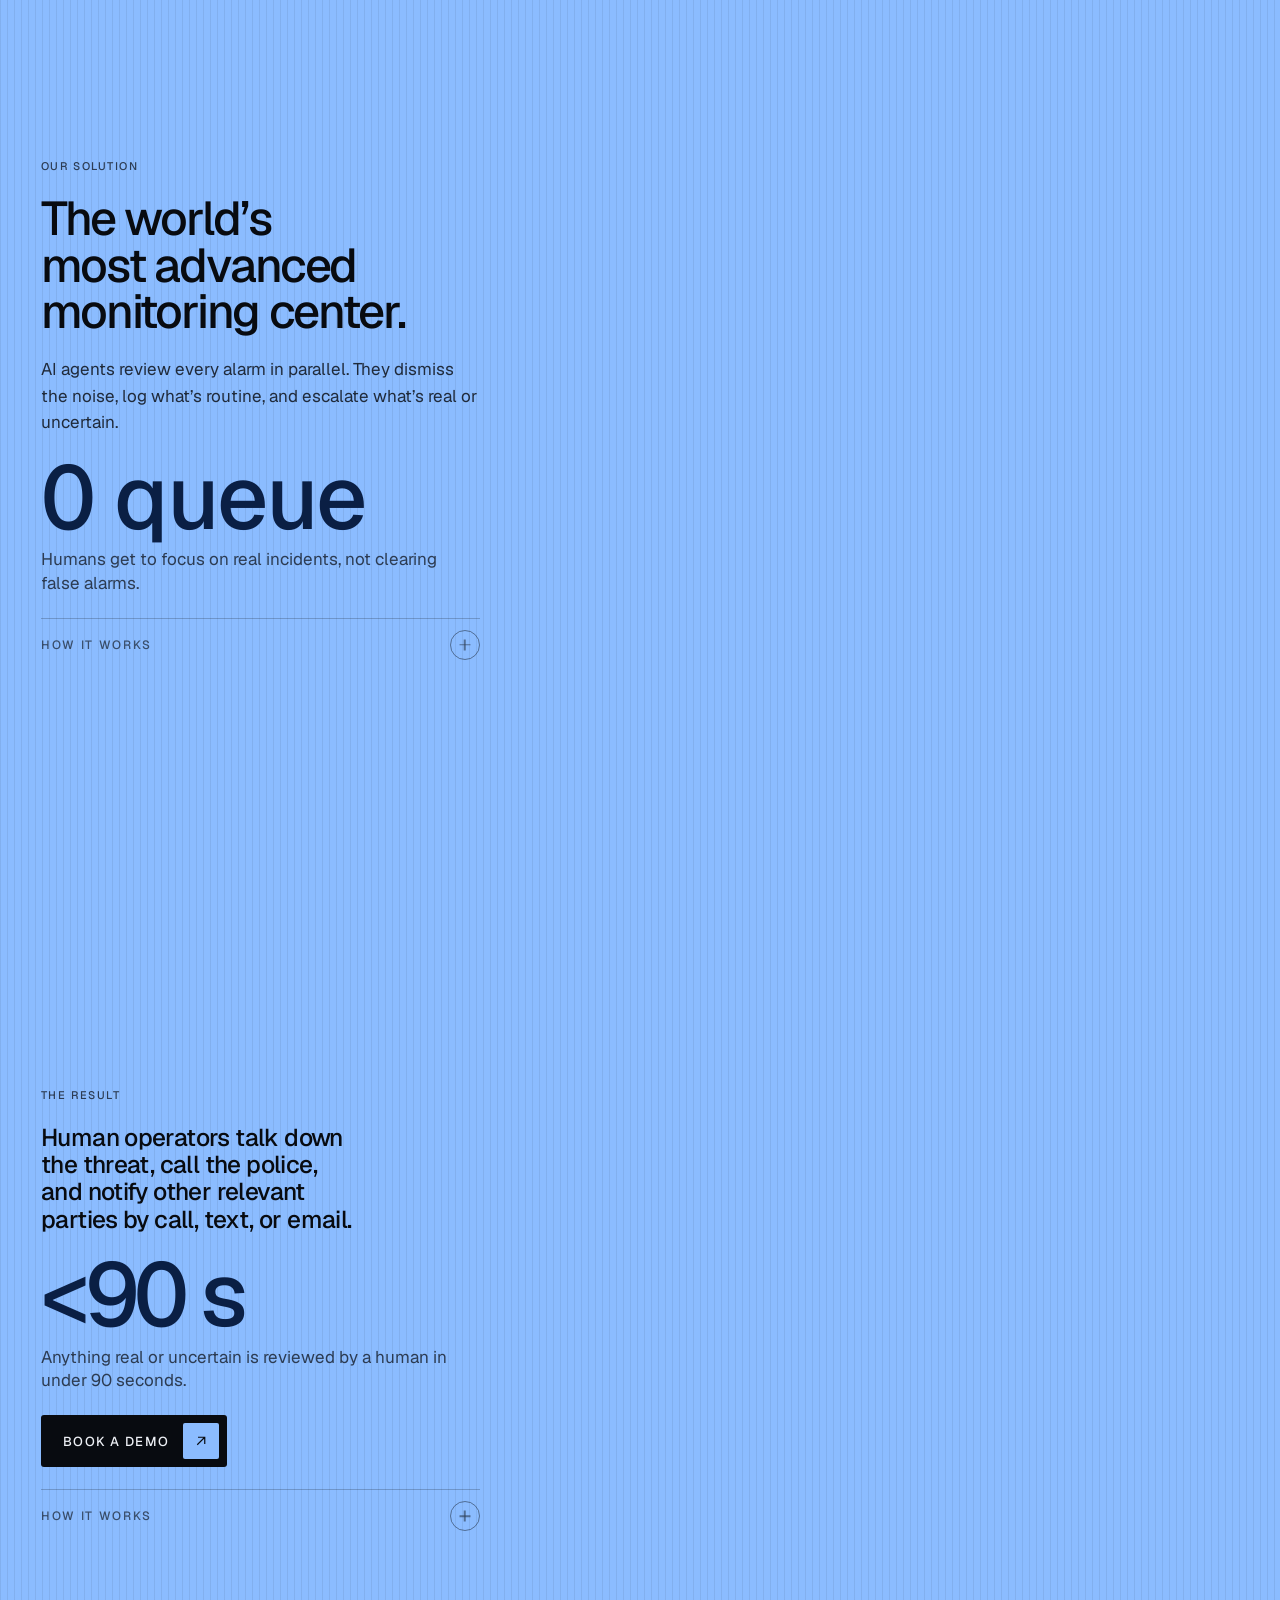
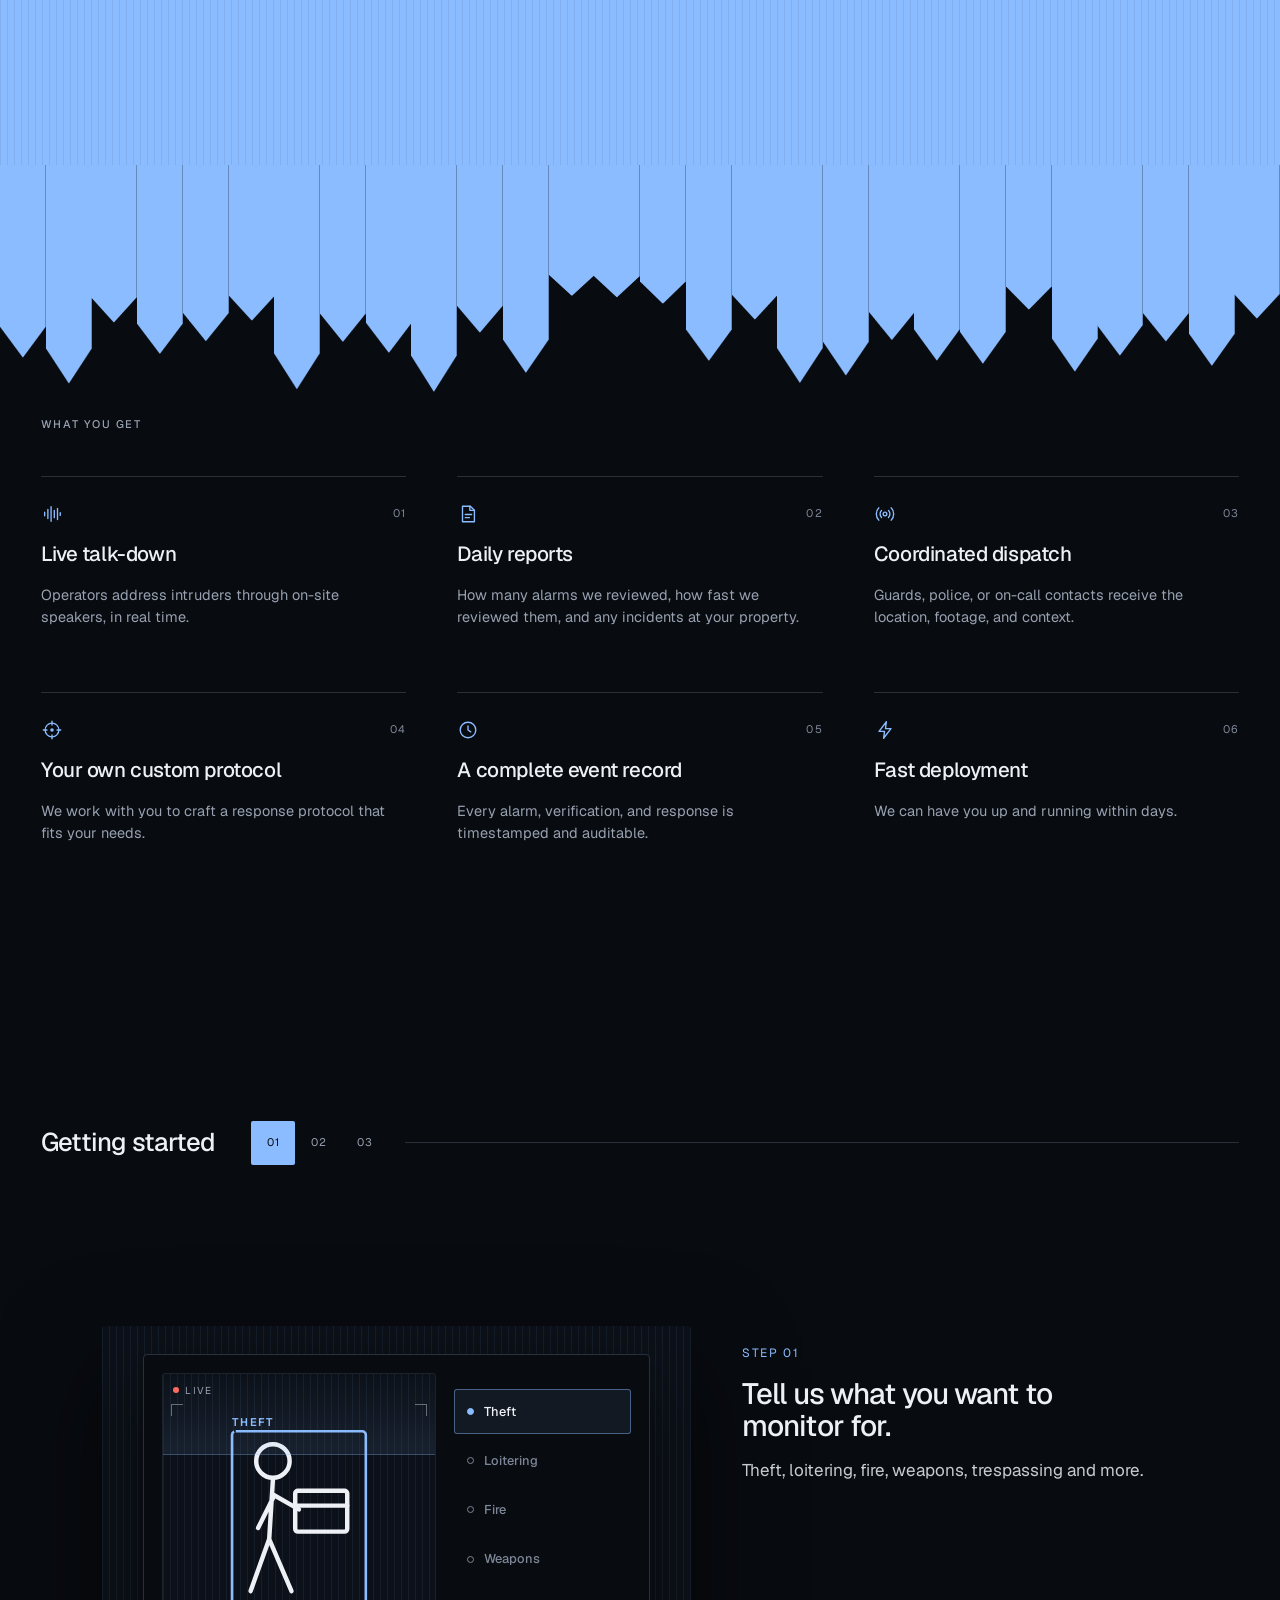
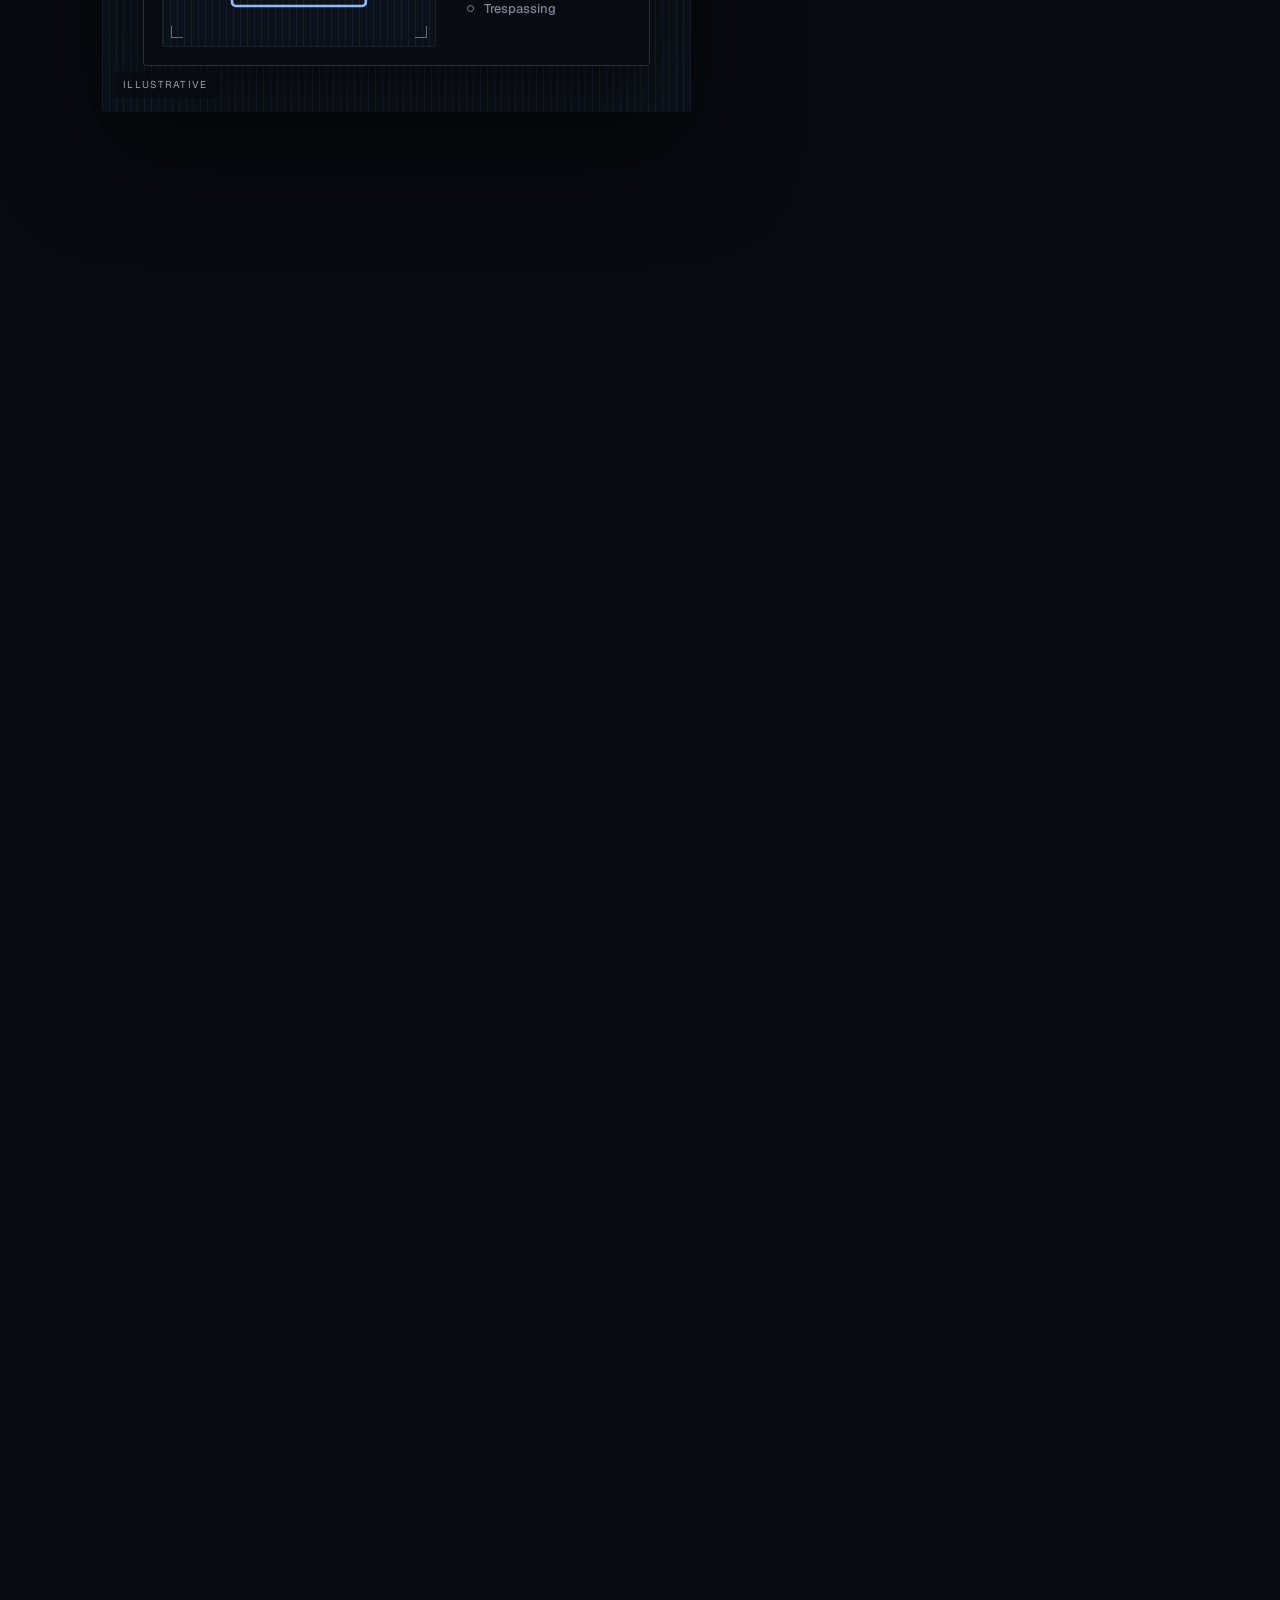
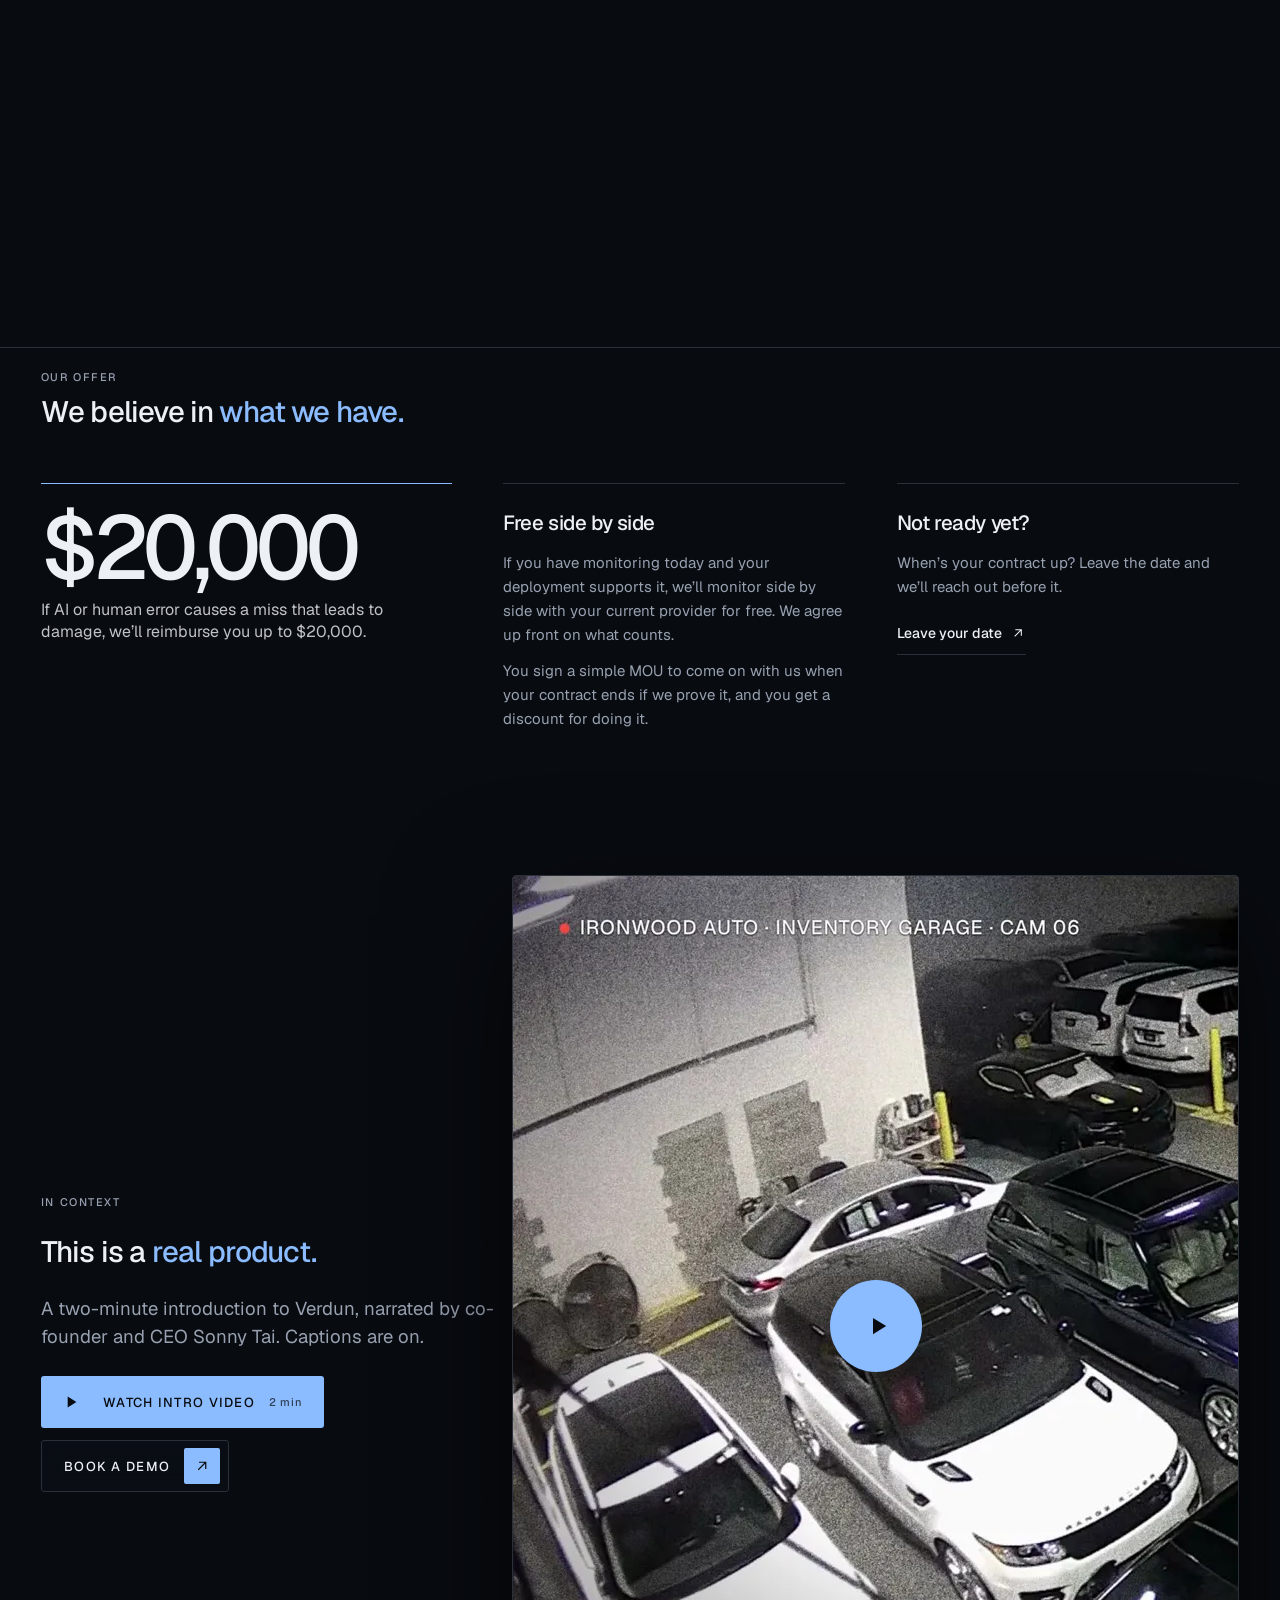
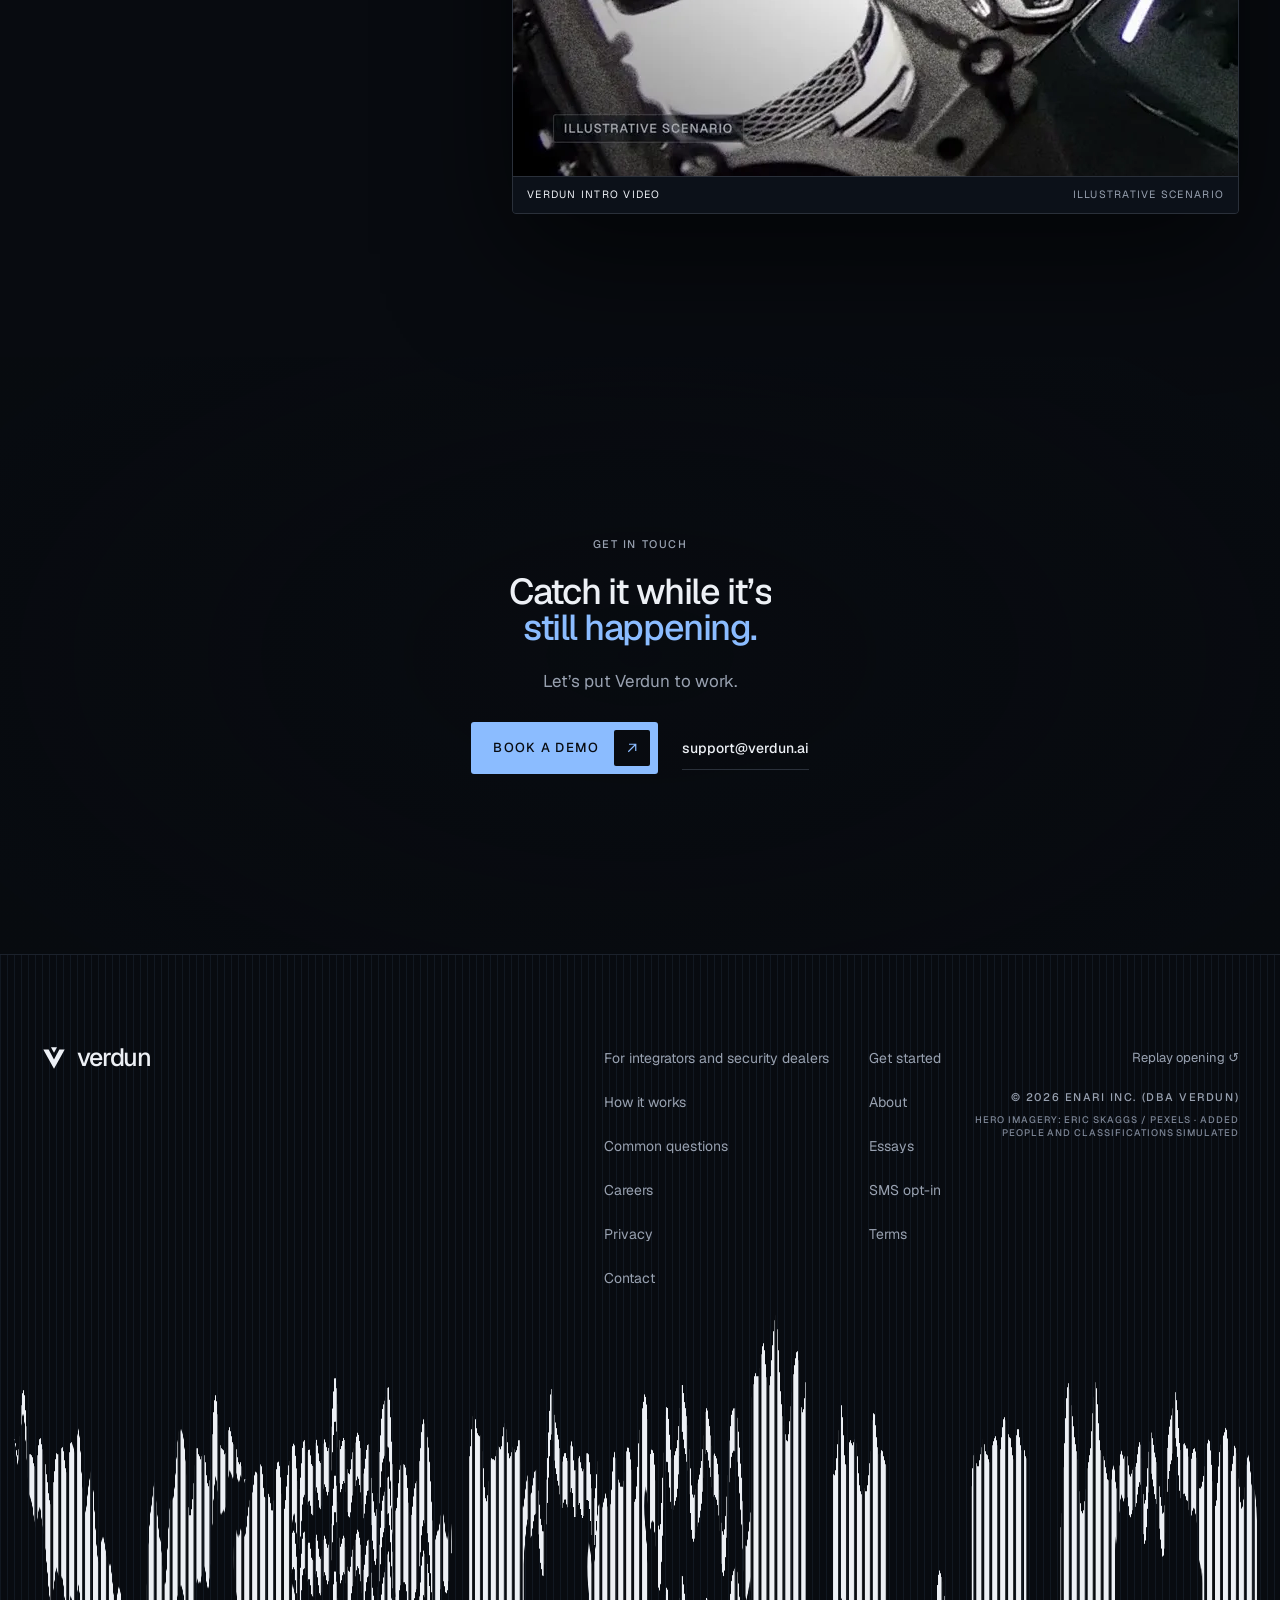
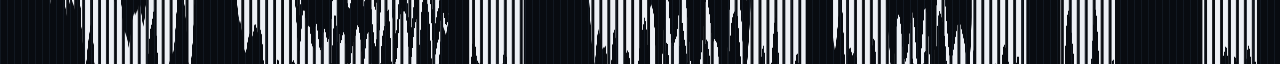
==== commit ca9136ad: "Nov 10 notes: Book a demo under hero subline, 0 queue, custom protocol box, animated detection graph" ====
--- a/index.html
+++ b/index.html
@@ -304,7 +304,7 @@
         <span class="label label--ink">Our solution</span>
         <h3 class="qstep__title">The world’s most advanced monitoring center.</h3>
         <p>AI agents review every alarm in parallel. They dismiss the noise, log what’s routine, and escalate what’s real or uncertain.</p>
-        <p class="stat"><b class="is-ink"><span class="stat__q" aria-hidden="true">0Q</span><span class="sr-only">Zero in queue</span></b><span>Humans get to focus on real incidents, not clearing false alarms.</span></p>
+        <p class="stat"><b class="is-ink"><span class="stat__q">0 queue</span></b><span>Humans get to focus on real incidents, not clearing false alarms.</span></p>
         <details class="more more--ink" data-more>
           <summary aria-label="How Verdun works"><span>How it works</span><i aria-hidden="true"></i></summary>
           <div class="more__body"><div class="more__inner">
@@ -347,7 +347,7 @@
       <li class="cap"><svg aria-hidden="true"><use href="#i-wave"/></svg><span class="cap__n">01</span><h3>Live talk-down</h3><p>Operators address intruders through on-site speakers, in real time.</p></li>
       <li class="cap"><svg aria-hidden="true"><use href="#i-doc"/></svg><span class="cap__n">02</span><h3>Daily reports</h3><p>How many alarms we reviewed, how fast we reviewed them, and any incidents at your property.</p></li>
       <li class="cap"><svg aria-hidden="true"><use href="#i-radio"/></svg><span class="cap__n">03</span><h3>Coordinated dispatch</h3><p>Guards, police, or on-call contacts receive the location, footage, and context.</p></li>
-      <li class="cap"><svg aria-hidden="true"><use href="#i-cross"/></svg><span class="cap__n">04</span><h3>Your site. Your protocol.</h3><p>Arming schedules and response rules reflect how each property operates.</p></li>
+      <li class="cap"><svg aria-hidden="true"><use href="#i-cross"/></svg><span class="cap__n">04</span><h3>Your own custom protocol</h3><p>We work with you to craft a response protocol that fits your needs.</p></li>
       <li class="cap"><svg aria-hidden="true"><use href="#i-clock"/></svg><span class="cap__n">05</span><h3>A complete event record</h3><p>Every alarm, verification, and response is timestamped and auditable.</p></li>
       <li class="cap"><svg aria-hidden="true"><use href="#i-bolt"/></svg><span class="cap__n">06</span><h3>Fast deployment</h3><p>We can have you up and running within days.</p></li>
     </ul>
@@ -370,8 +370,29 @@
       <div class="proc__track" data-track>
 
         <article class="chap" data-chapter="0">
-          <div class="chap__media" data-depth="1.0">
-            <img width="1600" height="900" src="static/media/product-protocol.webp" alt="Verdun console showing a camera’s protocol: which incidents go to a human, which get a voice-down, and which are dismissed" loading="lazy">
+          <div class="chap__media chap__media--mock" data-depth="1.0" role="img" aria-label="Illustration of what Verdun’s AI looks for: theft, loitering, fire, weapons and trespassing">
+            <div class="detect" aria-hidden="true" data-detect>
+              <div class="detect__view">
+                <span class="detect__live"><i></i>Live</span>
+                <span class="detect__c tl"></span><span class="detect__c tr"></span><span class="detect__c bl"></span><span class="detect__c br"></span>
+                <div class="detect__scene">
+                  <svg class="detect__fig is-on" viewBox="0 0 120 120"><circle cx="46" cy="28" r="9"/><path d="M46 38 L44 70 M44 70 L34 98 M44 70 L56 98 M46 46 L60 54 M46 48 L38 64"/><rect x="58" y="44" width="28" height="22" rx="1.5"/><path d="M58 52 H86"/><rect class="detect__bbox" x="24" y="12" width="72" height="94" rx="2" pathLength="100"/><text class="detect__tag" x="24" y="9">THEFT</text></svg>
+                  <svg class="detect__fig" viewBox="0 0 120 120"><circle cx="44" cy="28" r="9"/><path d="M44 38 V72 M44 72 L36 98 M44 72 L52 98 M44 46 L34 62 M44 46 L54 62"/><circle cx="86" cy="40" r="13"/><path d="M86 32 V40 L92 44"/><rect class="detect__bbox" x="22" y="12" width="82" height="94" rx="2" pathLength="100"/><text class="detect__tag" x="22" y="9">LOITERING</text></svg>
+                  <svg class="detect__fig" viewBox="0 0 120 120"><path d="M60 102 C38 102 30 86 34 72 C38 60 48 54 46 36 C58 44 62 56 60 66 C66 62 70 56 70 46 C82 58 88 74 84 86 C80 98 70 102 60 102 Z"/><path d="M60 102 C52 102 48 94 52 86 C55 80 60 78 60 72 C66 78 70 86 66 94 C64 100 62 102 60 102 Z"/><rect class="detect__bbox" x="24" y="26" width="72" height="84" rx="2" pathLength="100"/><text class="detect__tag" x="24" y="23">FIRE</text></svg>
+                  <svg class="detect__fig" viewBox="0 0 120 120"><path d="M22 46 H94 V58 H62 L58 64 H50 L44 90 H30 L36 58 H22 Z"/><path d="M50 64 C50 72 57 73 59 64"/><path d="M94 50 H100"/><rect class="detect__bbox" x="14" y="36" width="92" height="62" rx="2" pathLength="100"/><text class="detect__tag" x="14" y="33">WEAPONS</text></svg>
+                  <svg class="detect__fig" viewBox="0 0 120 120"><path d="M20 60 V102 M36 54 V102 M52 60 V102 M68 54 V102 M84 60 V102 M14 70 H90 M14 92 H90"/><circle cx="96" cy="28" r="8"/><path d="M96 36 L90 58 M90 58 L78 70 M90 58 L100 78 M95 42 L80 46 M95 42 L104 54"/><rect class="detect__bbox" x="8" y="14" width="104" height="92" rx="2" pathLength="100"/><text class="detect__tag" x="8" y="11">TRESPASSING</text></svg>
+                </div>
+                <span class="detect__scan"></span>
+              </div>
+              <ul class="detect__list">
+                <li class="is-on"><i></i>Theft</li>
+                <li><i></i>Loitering</li>
+                <li><i></i>Fire</li>
+                <li><i></i>Weapons</li>
+                <li><i></i>Trespassing</li>
+              </ul>
+            </div>
+            <span class="media-tag media-tag--bl">Illustrative</span>
           </div>
           <div class="chap__text" data-depth="0.7">
             <span class="chap__n">Step 01</span>
--- a/static/css/style.css
+++ b/static/css/style.css
@@ -1073,3 +1073,36 @@
 @media (max-width: 1000px) { .ig-chip:nth-child(3) { display: none; } }
 @media (max-width: 640px) { .caps { grid-template-columns: 1fr; } }
 @media (max-width: 400px) { .ig-chip:nth-child(2) { --y: 26% !important; } }
+
+/* ---------- Nov 10 notes ---------- */
+/* Hero: Book a demo sits under the subline, clear of the bottom edge */
+.hero__content { padding-bottom: clamp(32px, 6vh, 64px); }
+.hero__aside { flex-direction: column; align-items: flex-start; justify-content: flex-start; text-align: left; gap: clamp(16px, 2.2vh, 24px); }
+@media (max-width: 900px) { .hero__aside { flex-direction: column !important; align-items: flex-start !important; } }
+
+/* Getting started step 01: what the AI looks for */
+.detect { width: 86%; display: grid; grid-template-columns: minmax(0, 1.55fr) minmax(0, 1fr); gap: clamp(12px, 1.4vw, 20px); padding: clamp(12px, 1.4vw, 20px); background: var(--bg); border: 1px solid var(--line); border-radius: 4px; box-shadow: 0 24px 70px rgba(0, 0, 0, .5); }
+.detect__view { position: relative; aspect-ratio: 1 / 1; border-radius: 3px; overflow: hidden; background: var(--bg-2); background-image: var(--hair); border: 1px solid var(--line-2); }
+.detect__live { position: absolute; z-index: 2; left: 10px; top: 9px; display: inline-flex; align-items: center; gap: 6px; font-size: 10px; letter-spacing: .14em; text-transform: uppercase; color: var(--muted); }
+.detect__live i { width: 6px; height: 6px; border-radius: 50%; background: var(--red); animation: detect-blink 1.6s steps(1) infinite; }
+.detect__c { position: absolute; width: 12px; height: 12px; border: 1px solid rgba(237, 240, 245, .4); }
+.detect__c.tl { left: 8px; top: 30px; border-right: 0; border-bottom: 0; }
+.detect__c.tr { right: 8px; top: 30px; border-left: 0; border-bottom: 0; }
+.detect__c.bl { left: 8px; bottom: 8px; border-right: 0; border-top: 0; }
+.detect__c.br { right: 8px; bottom: 8px; border-left: 0; border-top: 0; }
+.detect__scene { position: absolute; inset: 13% 7% 5%; }
+.detect__fig { position: absolute; inset: 0; width: 100%; height: 100%; fill: none; stroke: var(--fg); stroke-width: 2.4; stroke-linecap: round; stroke-linejoin: round; opacity: 0; transform: scale(.94); transition: opacity .45s var(--ease-out), transform .9s var(--ease-out); }
+.detect__fig.is-on { opacity: 1; transform: none; }
+.detect__bbox { stroke: var(--blue); stroke-width: 1.4; stroke-linecap: butt; stroke-dasharray: 100; stroke-dashoffset: 100; }
+.detect__fig.is-on .detect__bbox { transition: stroke-dashoffset .6s .15s var(--ease-out); stroke-dashoffset: 0; }
+.detect__scan { position: absolute; left: 0; right: 0; top: 0; height: 30%; background: linear-gradient(180deg, transparent, rgba(139, 188, 255, .09)); border-bottom: 1px solid rgba(139, 188, 255, .35); animation: detect-scan 3.2s linear infinite; pointer-events: none; }
+.detect__list { display: grid; align-content: center; gap: 4px; margin: 0; padding: 0; list-style: none; }
+.detect__list li { display: flex; align-items: center; gap: 10px; padding: clamp(8px, 1vw, 12px) 12px; border: 1px solid transparent; border-radius: 3px; font-size: clamp(12px, 1vw, 15px); font-weight: 500; color: var(--dim); transition: color .4s, border-color .4s, background .4s; }
+.detect__list li i { width: 7px; height: 7px; border-radius: 50%; border: 1px solid currentColor; transition: background .4s; }
+.detect__list li.is-on { color: var(--fg); border-color: rgba(139, 188, 255, .45); background: rgba(139, 188, 255, .08); }
+.detect__list li.is-on i { background: var(--blue); border-color: var(--blue); }
+@keyframes detect-scan { from { transform: translateY(-100%); } to { transform: translateY(340%); } }
+@keyframes detect-blink { 50% { opacity: .25; } }
+@media (prefers-reduced-motion: reduce) { .detect__scan { display: none; } .detect__live i { animation: none; } }
+.detect__tag { fill: var(--blue); stroke: none; font-family: var(--font); font-size: 6px; font-weight: 600; letter-spacing: .12em; opacity: 0; transition: opacity .3s; }
+.detect__fig.is-on .detect__tag { opacity: 1; transition-delay: .6s; }
